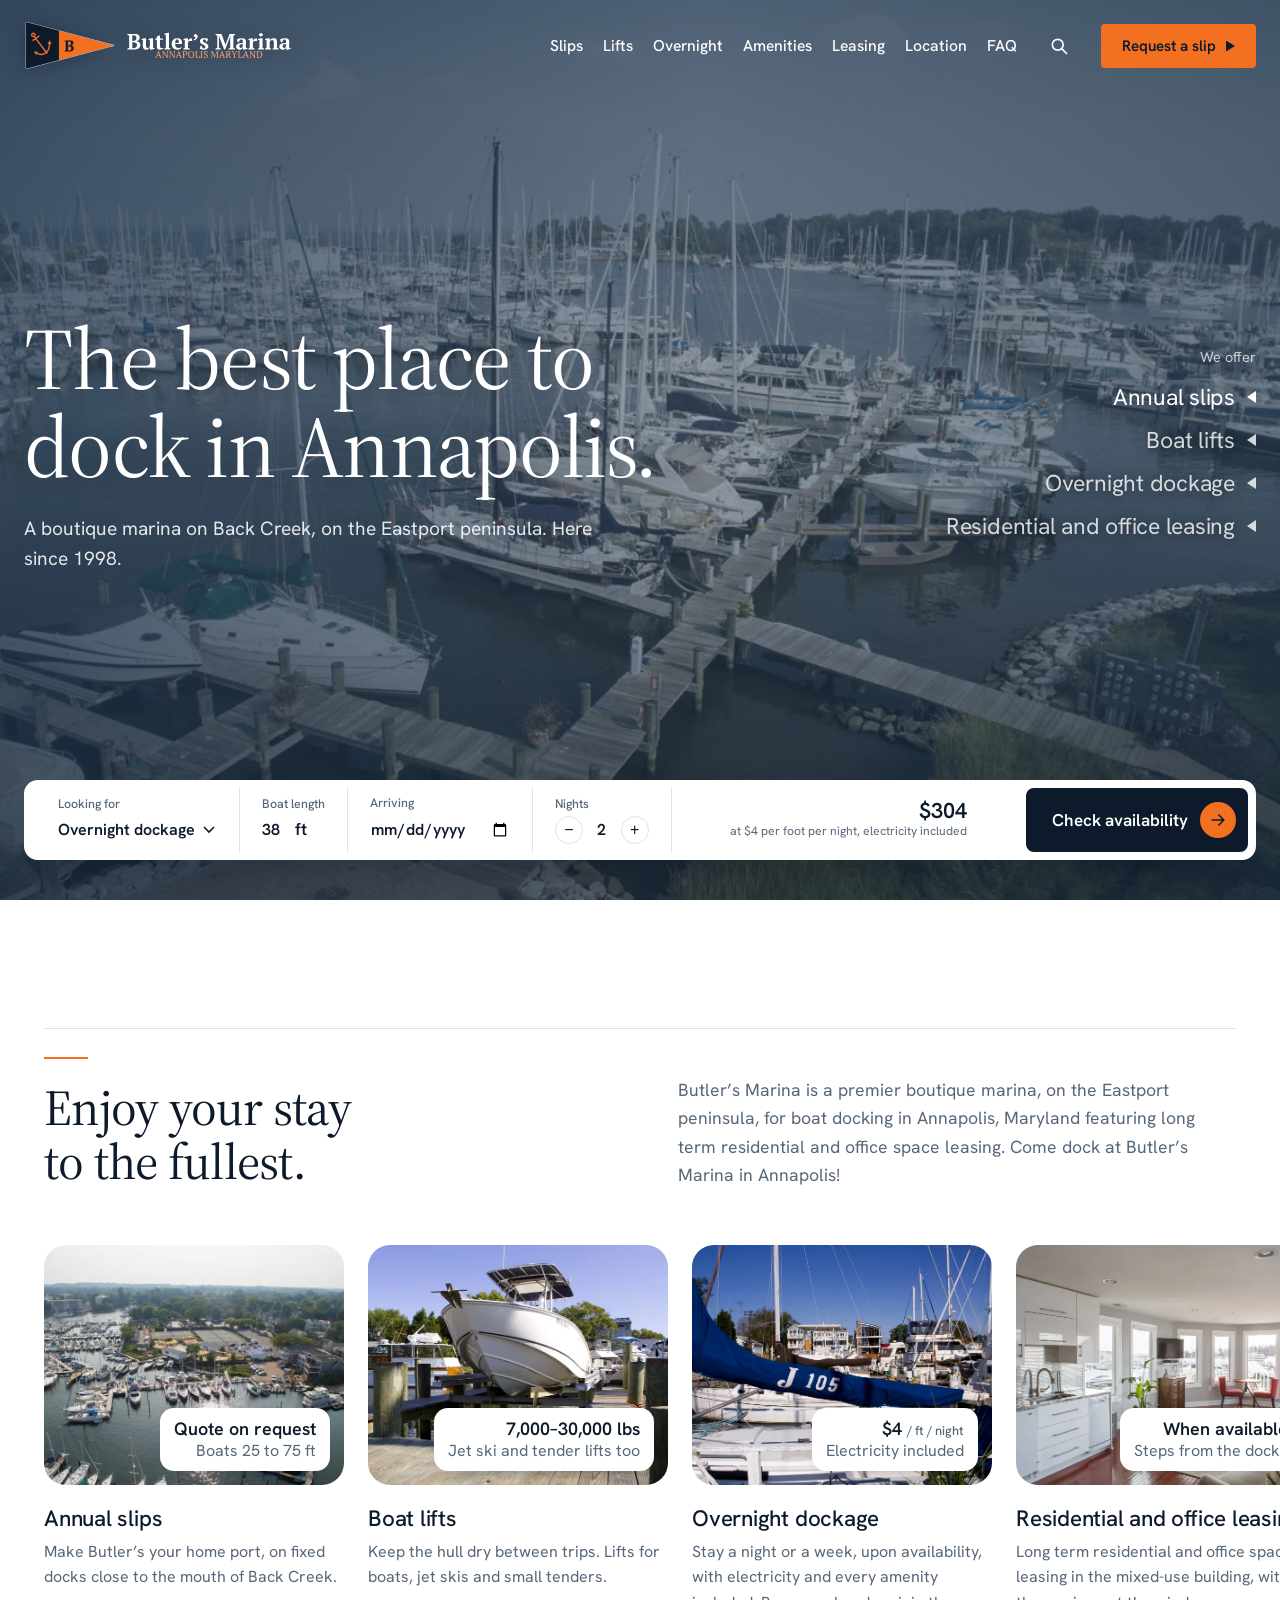
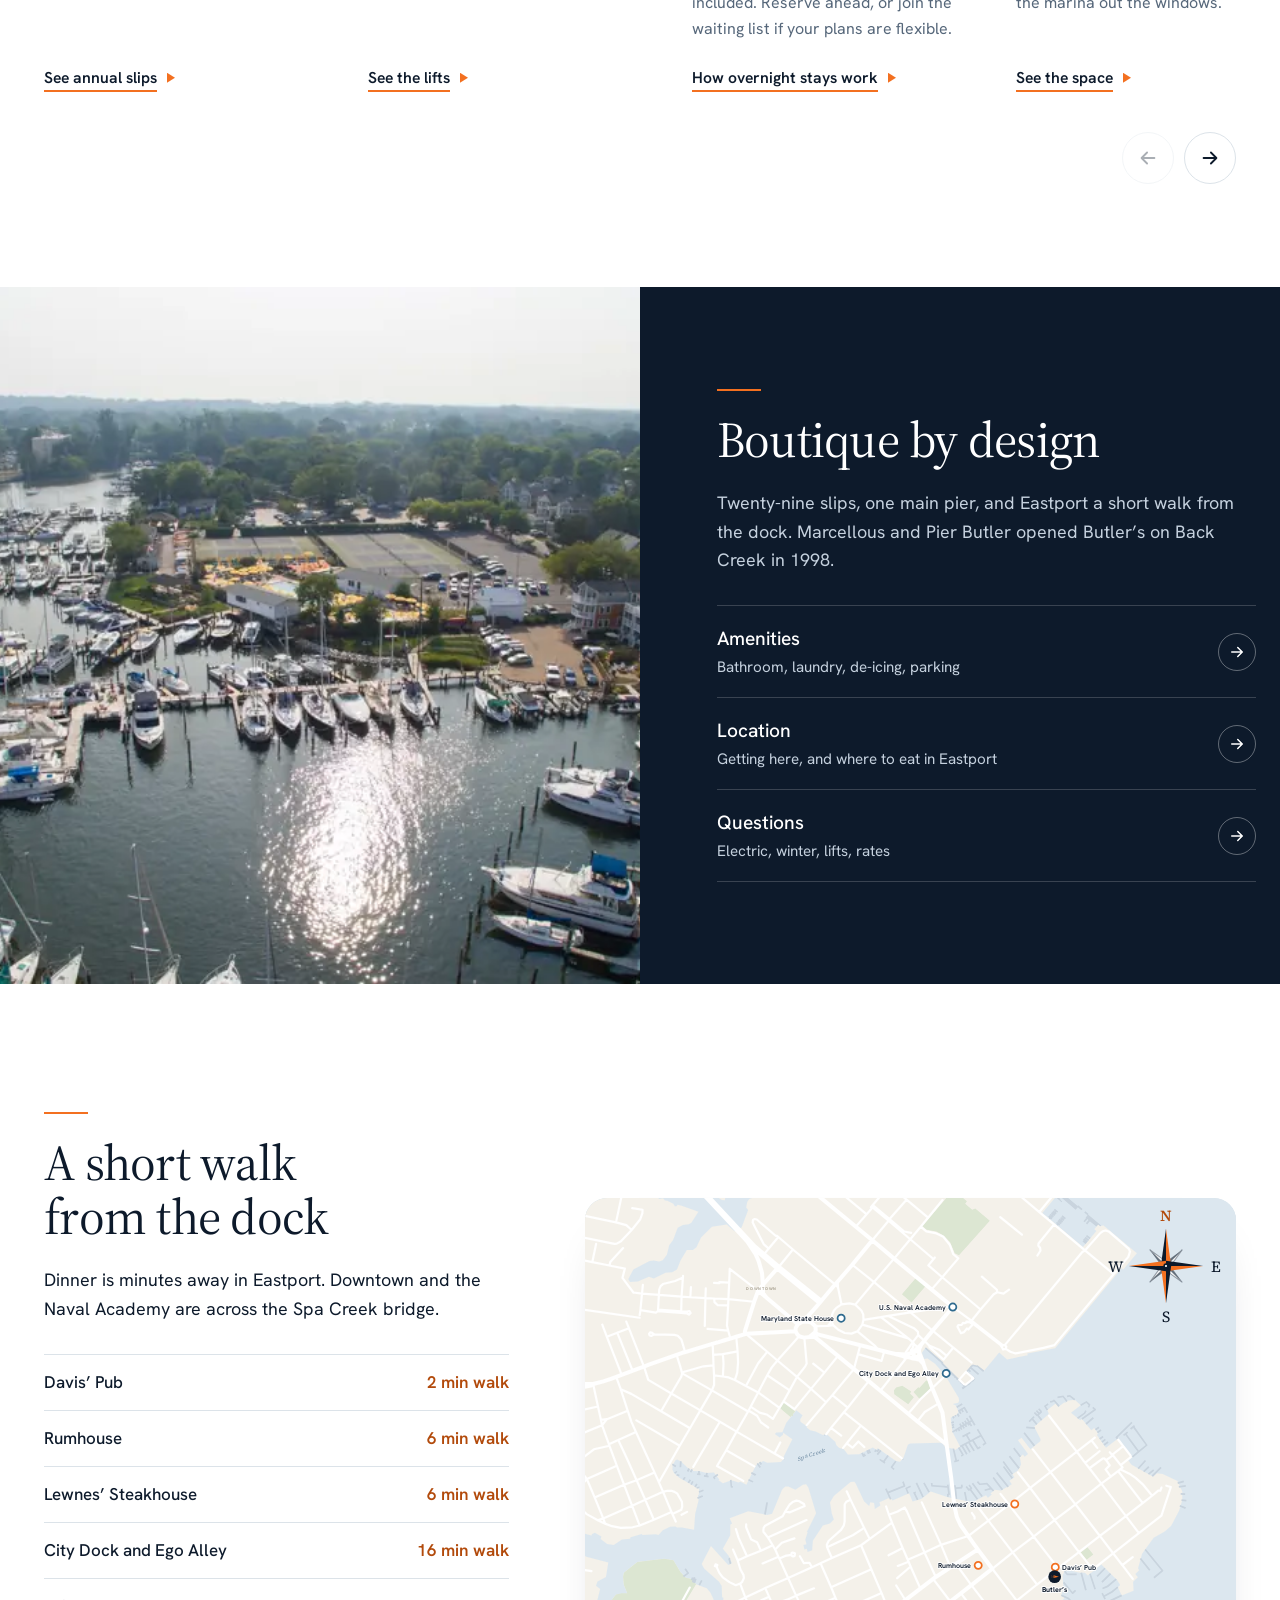
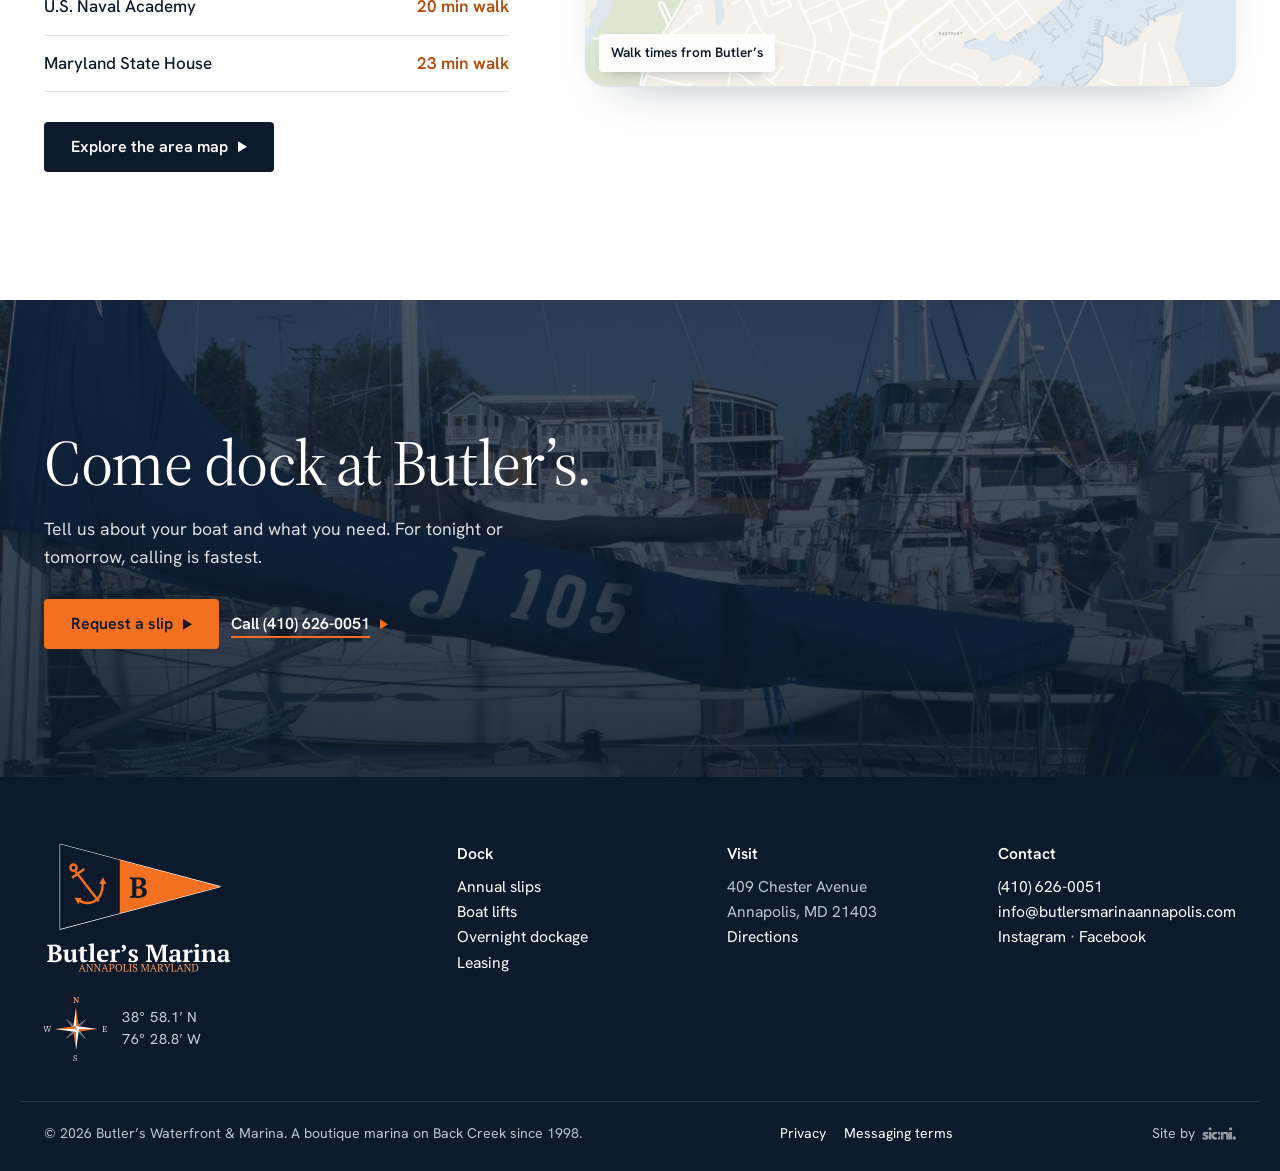
==== index.html @ 3af55126 "Lifts: size scale layout. Overnight: rate card with timeline. Co-Authored-By: Claude Opus 5.5 <norep" ====
<!doctype html>
<html lang="en" data-sv="156a5f6b">
<head>
  <meta charset="utf-8">
  <meta name="viewport" content="width=device-width, initial-scale=1, viewport-fit=cover">
  <title>Butler's Marina | Boat slips on Back Creek, Annapolis MD</title>
  <meta name="description" content="Boutique marina on Back Creek in Eastport, Annapolis. Annual slips, boat lifts and overnight dockage at $4/ft, plus residential and office space for lease.">
  <link rel="canonical" href="https://butlersmarinaannapolis.com/">
  <meta property="og:type" content="website">
  <meta property="og:site_name" content="Butler's Marina">
  <meta property="og:title" content="Butler's Marina | Boat slips on Back Creek, Annapolis MD">
  <meta property="og:description" content="Boutique marina on Back Creek in Eastport, Annapolis. Annual slips, boat lifts and overnight dockage at $4/ft, plus residential and office space for lease.">
  <meta property="og:url" content="https://butlersmarinaannapolis.com/">
  <meta property="og:image" content="https://butlersmarinaannapolis.com/assets/img/share-logo.png">
  <meta property="og:image:width" content="1200">
  <meta property="og:image:height" content="630">
  <meta name="twitter:card" content="summary_large_image">
  <meta name="twitter:image" content="https://butlersmarinaannapolis.com/assets/img/share-logo.png">
  <meta name="theme-color" content="#0D1A2B">
  <link rel="icon" href="assets/img/burgee.svg" type="image/svg+xml">
  <link rel="icon" href="assets/img/favicon-64.png" type="image/png" sizes="64x64">
  <link rel="apple-touch-icon" href="assets/img/apple-touch-icon.png">
  <link rel="preload" href="assets/fonts/hanken.woff2" as="font" type="font/woff2" crossorigin>
  <link rel="preload" href="assets/fonts/source-serif.woff2" as="font" type="font/woff2" crossorigin>
  <link rel="stylesheet" href="styles.css?v=9e429a3b">
  <script>
    (function () {
      // once per visit: marked as seen the moment it shows, in a cookie and in storage, so any page after it skips it
      var d = document.documentElement, seen = /(^|; )bm_splash=1/.test(document.cookie);
      try { seen = seen || sessionStorage.getItem("bm-splash") === "1" || Date.now() - (+localStorage.getItem("bm-splash-at") || 0) < 432e5; } catch (e) {}
      if (seen || window.matchMedia("(prefers-reduced-motion: reduce)").matches) return;
      document.cookie = "bm_splash=1; path=/; max-age=43200; SameSite=Lax";
      try { sessionStorage.setItem("bm-splash", "1"); localStorage.setItem("bm-splash-at", String(Date.now())); } catch (e) {}
      d.classList.add("splash-on");
    })();
  </script>
  <script type="application/ld+json">
  {"@context": "https://schema.org", "@type": "Marina", "name": "Butler's Marina", "alternateName": "Butler's Waterfront & Marina", "foundingDate": "1998",
   "founder": [{"@type": "Person", "name": "Marcellous Butler"}, {"@type": "Person", "name": "Pier Butler"}],
   "url": "https://butlersmarinaannapolis.com/", "telephone": "+1-410-626-0051", "email": "info@butlersmarinaannapolis.com",
   "address": {"@type": "PostalAddress", "streetAddress": "409 Chester Avenue", "addressLocality": "Annapolis", "addressRegion": "MD", "postalCode": "21403", "addressCountry": "US"},
   "geo": {"@type": "GeoCoordinates", "latitude": 38.9689, "longitude": -76.4802},
   "description": "Boutique marina on Back Creek in Eastport, Annapolis, with annual slips, boat lifts, overnight dockage and residential and office space for lease.",
   "image": "https://butlersmarinaannapolis.com/assets/img/share-logo.png", "logo": "https://butlersmarinaannapolis.com/assets/img/share-logo.png",
   "hasMap": "https://www.google.com/maps/search/?api=1&query=409+Chester+Ave+Annapolis+MD+21403", "areaServed": "Annapolis, Maryland",
   "amenityFeature": [{"@type": "LocationFeatureSpecification", "name": "Fixed docks", "value": true}, {"@type": "LocationFeatureSpecification", "name": "Boat lifts", "value": true}, {"@type": "LocationFeatureSpecification", "name": "Electric metered at each slip", "value": true}, {"@type": "LocationFeatureSpecification", "name": "Winter de-icing", "value": true}, {"@type": "LocationFeatureSpecification", "name": "Bathroom", "value": true}, {"@type": "LocationFeatureSpecification", "name": "Laundry", "value": true}, {"@type": "LocationFeatureSpecification", "name": "Wi-Fi", "value": true}, {"@type": "LocationFeatureSpecification", "name": "Fire pit and grills", "value": true}, {"@type": "LocationFeatureSpecification", "name": "Free off-street parking", "value": true}, {"@type": "LocationFeatureSpecification", "name": "Pets welcome on leash", "value": true}],
   "sameAs": ["https://www.facebook.com/butlersmarina", "https://www.instagram.com/butlers_marina", "https://twitter.com/butlersmarina"]}
  </script>
</head>
<body>
<a class="skip" href="#main">Skip to content</a>

<div class="splash" id="splash" aria-hidden="true">
  <div class="splash__inner">
    <div class="splash__flag"><img src="assets/img/burgee.svg" width="304" height="166" alt=""></div>
    <img class="splash__word" src="assets/img/wordmark.svg" width="348" height="62" alt="">
  </div>
</div>

<header class="bar" id="top">
  <a class="brand" href="./" aria-label="Butler's Marina, home">
    <svg class="logo" aria-hidden="true" focusable="false" viewBox="-3 -3 907.8 172"><g transform="translate(-100 -87)"><path class="lg-edge" d="M104 91L400 169.5L104 248Z"/><path class="lg-hoist" d="M104 91L214.5 120.3L214.5 218.7L104 248Z"/><path class="lg-fly" d="M214.5 120.3L400 169.5L214.5 218.7Z"/><path class="lg-anchor-s" d="M132.6 141.4L175.4 196.6M126 153.2L148.6 136.8M139.6 195.4C153 204 182.5 202 183 163M123 134.3a5.6 5.6 0 1 0 11.2 0a5.6 5.6 0 1 0 -11.2 0"/><path class="lg-anchor" d="M130.09 189.87L144.22 190.45L140.07 197.58L137.58 201.86ZM183.48 152.01L189.53 164.79L181.29 164.43L176.34 164.21Z"/><path class="lg-b" d="M233 190V187.98Q234.01 187.39 235.15 186.97Q236.3 186.54 237.36 186.43V156.32Q236.3 156.11 235.13 155.71Q233.96 155.31 233 154.78V152.75H241.57Q243.59 152.75 245.4 152.59Q247.21 152.43 249.55 152.43Q252.1 152.43 254.5 152.81Q256.89 153.18 258.75 154.14Q260.62 155.09 261.73 156.82Q262.85 158.55 262.85 161.27Q262.85 162.97 262.24 164.43Q261.63 165.9 260.54 167.01Q259.45 168.13 257.98 168.88Q256.52 169.62 254.82 169.94V170.15Q256.52 170.37 258.25 170.95Q259.98 171.54 261.36 172.65Q262.74 173.77 263.62 175.45Q264.5 177.12 264.5 179.41Q264.5 182.28 263.22 184.36Q261.95 186.43 259.79 187.77Q257.64 189.1 254.87 189.71Q252.1 190.32 249.12 190.32Q248.01 190.32 246.67 190.27Q245.34 190.21 244.01 190.16Q242.68 190.11 241.43 190.05Q240.18 190 239.33 190ZM249.07 186.86Q252.42 186.86 254.34 184.87Q256.25 182.87 256.25 179.57Q256.25 177.55 255.61 176.25Q254.98 174.94 253.86 174.17Q252.74 173.4 251.2 173.11Q249.65 172.81 247.85 172.81H245.03V186.49Q245.77 186.65 246.6 186.75Q247.42 186.86 249.07 186.86ZM246.73 169.35Q247.63 169.35 248.54 169.27Q249.44 169.2 250.24 169.09Q252.32 168.24 253.59 166.45Q254.87 164.67 254.87 162.38Q254.87 159.03 253.11 157.46Q251.36 155.89 248.59 155.89Q247.42 155.89 246.57 155.95Q245.72 156 245.03 156.11V169.35Z"/></g><g transform="translate(338 32.78) scale(1.62) translate(-76 -270)"><path class="lg-word" d="M80 309V307.26Q80.87 306.76 81.85 306.39Q82.83 306.03 83.75 305.94V280.06Q82.83 279.88 81.83 279.54Q80.82 279.2 80 278.74V277H87.36Q89.1 277 90.65 276.86Q92.21 276.73 94.22 276.73Q96.41 276.73 98.47 277.05Q100.52 277.37 102.12 278.19Q103.72 279.01 104.68 280.5Q105.64 281.98 105.64 284.32Q105.64 285.78 105.12 287.04Q104.59 288.29 103.66 289.25Q102.72 290.21 101.46 290.85Q100.2 291.49 98.74 291.77V291.95Q100.2 292.13 101.69 292.64Q103.18 293.14 104.36 294.1Q105.55 295.06 106.31 296.5Q107.06 297.94 107.06 299.9Q107.06 302.37 105.96 304.15Q104.87 305.94 103.02 307.08Q101.16 308.22 98.79 308.75Q96.41 309.27 93.85 309.27Q92.89 309.27 91.75 309.23Q90.61 309.18 89.46 309.14Q88.32 309.09 87.25 309.05Q86.17 309 85.44 309ZM93.81 306.3Q96.68 306.3 98.33 304.59Q99.98 302.87 99.98 300.04Q99.98 298.3 99.43 297.18Q98.88 296.06 97.92 295.4Q96.96 294.74 95.63 294.49Q94.31 294.24 92.75 294.24H90.33V305.98Q90.97 306.12 91.68 306.21Q92.39 306.3 93.81 306.3ZM91.79 291.26Q92.57 291.26 93.35 291.2Q94.12 291.13 94.81 291.04Q96.59 290.3 97.69 288.77Q98.79 287.24 98.79 285.28Q98.79 282.4 97.28 281.05Q95.77 279.7 93.39 279.7Q92.39 279.7 91.66 279.74Q90.93 279.79 90.33 279.88V291.26ZM112 299.95Q112 297.07 112.14 294.6Q112.27 292.13 112.27 289.39L109.26 289.02V287.24Q109.99 286.97 111.06 286.69Q112.14 286.42 113.28 286.21Q114.42 286.01 115.5 285.85Q116.57 285.69 117.3 285.6H118.86Q118.86 289.02 118.72 292.34Q118.58 295.65 118.58 298.85Q118.58 302.6 119.34 304.25Q120.09 305.89 122.15 305.89Q123.56 305.89 124.77 304.82Q125.99 303.74 126.76 301.37V289.39L123.79 289.02V287.24Q124.48 286.97 125.51 286.69Q126.53 286.42 127.65 286.21Q128.77 286.01 129.87 285.85Q130.97 285.69 131.79 285.6H133.35V305.75L136.36 306.12V307.72Q135.72 307.99 134.76 308.27Q133.8 308.54 132.75 308.79Q131.7 309.05 130.67 309.21Q129.64 309.37 128.82 309.46H127.27L126.95 304.02H126.76Q126.53 304.98 125.94 305.96Q125.35 306.94 124.41 307.74Q123.47 308.54 122.19 309.05Q120.91 309.55 119.36 309.55Q117.62 309.55 116.27 309.11Q114.92 308.68 113.96 307.58Q113 306.49 112.5 304.63Q112 302.78 112 299.95ZM137.55 287.24Q139.29 286.14 141.21 285.69V281.98Q141.48 281.71 142.15 281.46Q142.81 281.21 143.56 281Q144.32 280.8 145.05 280.61Q145.78 280.43 146.24 280.34H147.79V286.14H153.82V289.02H147.79V300.86Q147.79 303.7 148.5 304.79Q149.21 305.89 150.85 305.89Q151.68 305.89 152.7 305.78Q153.73 305.66 154.6 305.34L154.92 306.85Q154.51 307.26 153.71 307.72Q152.91 308.18 151.88 308.59Q150.85 309 149.64 309.27Q148.43 309.55 147.11 309.55Q144.13 309.55 142.67 307.99Q141.21 306.44 141.21 302.97V289.02H137.55ZM169.46 309H156.84V307.22Q158.35 306.49 159.86 306.12V278.42L156.38 278.05V276.27Q156.98 276 158.03 275.72Q159.08 275.45 160.29 275.24Q161.5 275.04 162.72 274.88Q163.93 274.72 164.89 274.62H166.44V306.12Q167.95 306.49 169.46 307.22ZM192.82 305.16Q192.45 305.94 191.65 306.74Q190.85 307.54 189.69 308.15Q188.52 308.77 186.99 309.16Q185.46 309.55 183.67 309.55Q180.84 309.55 178.65 308.7Q176.45 307.86 174.99 306.28Q173.53 304.7 172.77 302.51Q172.02 300.31 172.02 297.57Q172.02 291.72 175.08 288.66Q178.14 285.6 183.58 285.6Q185.91 285.6 187.95 286.24Q189.98 286.88 191.33 288.34Q192.68 289.8 193.21 292.18Q193.73 294.56 193.14 297.98H179.1Q179.15 301.59 180.95 303.74Q182.76 305.89 186.28 305.89Q187.79 305.89 189.41 305.43Q191.03 304.98 191.95 304.25ZM183.4 288.2Q182.49 288.2 181.78 288.52Q181.07 288.84 180.54 289.69Q180.02 290.53 179.7 291.97Q179.38 293.41 179.24 295.61H186.6Q186.92 292.04 186.19 290.12Q185.46 288.2 183.4 288.2ZM208.4 291.4Q207.86 291.68 207.12 292.32Q206.39 292.96 205.8 294.42V306.12Q206.71 306.21 207.63 306.46Q208.54 306.71 209.46 307.22V309H196.2V307.22Q197.02 306.76 197.75 306.53Q198.49 306.3 199.22 306.12V289.39L196.2 289.02V287.24Q196.93 286.92 198.01 286.65Q199.08 286.37 200.22 286.17Q201.37 285.96 202.44 285.82Q203.51 285.69 204.25 285.6H205.8V291.68H205.98Q206.35 290.67 207.06 289.57Q207.76 288.48 208.72 287.56Q209.68 286.65 210.83 286.1Q211.97 285.55 213.2 285.6Q213.71 286.24 214.07 287.4Q214.44 288.57 214.67 289.62V291.4ZM217.68 287.97Q219.47 287.52 220.47 286.37Q221.48 285.23 221.39 284Q220.79 283.26 219.9 282.83Q219.01 282.4 218 282.08Q217.78 281.25 217.94 280.41Q218.1 279.56 218.55 278.85Q219.01 278.14 219.63 277.64Q220.24 277.14 220.88 277.05Q221.8 277.09 222.71 277.44Q223.63 277.78 224.34 278.4Q225.04 279.01 225.48 279.95Q225.91 280.89 225.91 282.17Q225.91 283.4 225.36 284.68Q224.82 285.96 223.83 287.06Q222.85 288.16 221.48 288.96Q220.11 289.76 218.51 290.08ZM242.09 304.02Q242.09 302.83 241.25 301.96Q240.4 301.09 239.15 300.36Q237.89 299.63 236.4 298.9Q234.92 298.17 233.66 297.18Q232.4 296.2 231.56 294.88Q230.71 293.55 230.71 291.63Q230.71 290.26 231.35 289.14Q231.99 288.02 233.09 287.24Q234.19 286.46 235.72 286.03Q237.25 285.6 239.03 285.6Q241.5 285.6 243.63 285.98Q245.75 286.37 247.35 287.06Q247.17 288.52 246.62 290.19Q246.07 291.86 245.57 293.23H244.01L242.09 288.57Q241.55 288.34 240.95 288.27Q240.36 288.2 239.63 288.2Q238.25 288.2 237.55 289Q236.84 289.8 236.84 290.81Q236.84 291.95 237.68 292.8Q238.53 293.64 239.79 294.37Q241.04 295.1 242.53 295.83Q244.01 296.57 245.27 297.5Q246.53 298.44 247.37 299.72Q248.22 301 248.22 302.78Q248.22 305.94 245.66 307.74Q243.1 309.55 238.8 309.55Q236.61 309.55 234.28 309.09Q231.95 308.63 230.26 307.81Q230.35 306.17 231.03 304.47Q231.72 302.78 232.5 301.46H234.05L236.29 306.44Q236.79 306.81 237.41 306.87Q238.03 306.94 238.57 306.94Q239.9 306.94 241 306.17Q242.09 305.39 242.09 304.02ZM303.49 309H289.82V307.26Q290.73 306.81 291.6 306.49Q292.47 306.17 293.47 305.94V286.83L293.7 281.48H293.34L291.83 286.37L283.01 309H280.9L272.13 286.56L270.48 281.21H270.07L270.12 287.01V305.75Q270.98 305.94 272.04 306.35Q273.09 306.76 274 307.26V309H262.85V307.26Q263.58 306.9 264.65 306.39Q265.73 305.89 266.69 305.71V280.06Q265.77 279.88 264.74 279.56Q263.72 279.24 262.94 278.74V277H275.33L282.32 295.61L283.65 299.99H283.69L285.06 295.51L292.19 277H303.53V278.74Q302.75 279.2 301.86 279.54Q300.97 279.88 300.06 280.06V305.98Q301.02 306.17 301.91 306.53Q302.8 306.9 303.49 307.26ZM325.93 302.37Q325.93 303.38 325.95 304.11Q325.98 304.84 326.07 305.66L329.22 306.12V307.72Q328.67 307.99 327.74 308.27Q326.8 308.54 325.77 308.79Q324.74 309.05 323.74 309.21Q322.73 309.37 321.95 309.46H320.4Q319.94 308.41 319.85 307.35Q319.76 306.3 319.71 304.79H319.49Q319.26 305.71 318.71 306.55Q318.16 307.4 317.31 308.06Q316.47 308.73 315.33 309.14Q314.18 309.55 312.77 309.55Q311.26 309.55 309.98 309.09Q308.7 308.63 307.74 307.81Q306.78 306.99 306.23 305.82Q305.68 304.66 305.68 303.19Q305.68 301.14 306.46 299.81Q307.23 298.49 308.9 297.64Q310.57 296.79 313.2 296.38Q315.83 295.97 319.58 295.79Q319.94 291.86 319.26 290.03Q318.57 288.2 316.29 288.2Q314.87 288.2 313.68 288.66L311.53 294.14H309.52Q309.15 293.6 308.81 292.89Q308.47 292.18 308.17 291.38Q307.87 290.58 307.67 289.76Q307.46 288.93 307.37 288.16Q309.11 286.97 311.85 286.28Q314.59 285.6 317.66 285.6Q320.26 285.6 321.91 286.17Q323.55 286.74 324.49 287.72Q325.43 288.7 325.79 290.03Q326.16 291.36 326.16 292.86Q326.16 295.61 326.04 297.82Q325.93 300.04 325.93 302.37ZM315.65 305.89Q316.61 305.89 317.29 305.53Q317.98 305.16 318.46 304.66Q318.94 304.15 319.19 303.56Q319.44 302.97 319.58 302.51V297.94Q317.43 297.98 316.06 298.21Q314.69 298.44 313.91 298.97Q313.13 299.49 312.83 300.29Q312.54 301.09 312.54 302.23Q312.54 303.97 313.36 304.93Q314.18 305.89 315.65 305.89ZM343.16 291.4Q342.62 291.68 341.88 292.32Q341.15 292.96 340.56 294.42V306.12Q341.47 306.21 342.39 306.46Q343.3 306.71 344.22 307.22V309H330.96V307.22Q331.78 306.76 332.51 306.53Q333.24 306.3 333.98 306.12V289.39L330.96 289.02V287.24Q331.69 286.92 332.76 286.65Q333.84 286.37 334.98 286.17Q336.12 285.96 337.2 285.82Q338.27 285.69 339 285.6H340.56V291.68H340.74Q341.11 290.67 341.82 289.57Q342.52 288.48 343.48 287.56Q344.44 286.65 345.59 286.1Q346.73 285.55 347.96 285.6Q348.47 286.24 348.83 287.4Q349.2 288.57 349.43 289.62V291.4ZM363.64 309H351.03V307.22Q351.71 306.85 352.44 306.6Q353.17 306.35 354.04 306.12V289.39L351.03 289.02V287.24Q351.71 286.97 352.74 286.69Q353.77 286.42 354.91 286.21Q356.05 286.01 357.15 285.85Q358.25 285.69 359.07 285.6H360.63V306.12Q361.54 306.35 362.27 306.6Q363 306.85 363.64 307.22ZM353.27 278.65Q353.27 277.05 354.36 276.13Q355.46 275.22 357.2 275.22Q358.93 275.22 360.03 276.13Q361.13 277.05 361.13 278.65Q361.13 280.2 360.03 281.12Q358.93 282.03 357.2 282.03Q355.46 282.03 354.36 281.12Q353.27 280.2 353.27 278.65ZM393.68 309H381.56V307.22Q382.16 306.9 382.73 306.65Q383.3 306.39 384.08 306.12V295.38Q384.08 292.5 383.25 290.88Q382.43 289.25 380.33 289.25Q378.59 289.25 377.33 290.37Q376.08 291.49 375.44 293.41V306.12Q376.17 306.3 376.74 306.55Q377.31 306.81 377.95 307.22V309H365.84V307.22Q366.98 306.62 368.85 306.12V289.39L365.84 289.02V287.24Q366.43 286.97 367.39 286.72Q368.35 286.46 369.47 286.24Q370.59 286.01 371.76 285.85Q372.92 285.69 373.88 285.6H375.44V290.3H375.48Q376.44 288.38 378.36 286.99Q380.28 285.6 383.02 285.6Q384.81 285.6 386.22 286.03Q387.64 286.46 388.62 287.56Q389.61 288.66 390.13 290.51Q390.66 292.36 390.66 295.19V306.12Q392.49 306.44 393.68 307.22ZM415.71 302.37Q415.71 303.38 415.73 304.11Q415.75 304.84 415.85 305.66L419 306.12V307.72Q418.45 307.99 417.51 308.27Q416.58 308.54 415.55 308.79Q414.52 309.05 413.51 309.21Q412.51 309.37 411.73 309.46H410.18Q409.72 308.41 409.63 307.35Q409.54 306.3 409.49 304.79H409.26Q409.03 305.71 408.49 306.55Q407.94 307.4 407.09 308.06Q406.25 308.73 405.1 309.14Q403.96 309.55 402.54 309.55Q401.04 309.55 399.76 309.09Q398.48 308.63 397.52 307.81Q396.56 306.99 396.01 305.82Q395.46 304.66 395.46 303.19Q395.46 301.14 396.24 299.81Q397.01 298.49 398.68 297.64Q400.35 296.79 402.98 296.38Q405.61 295.97 409.35 295.79Q409.72 291.86 409.03 290.03Q408.35 288.2 406.06 288.2Q404.65 288.2 403.46 288.66L401.31 294.14H399.3Q398.93 293.6 398.59 292.89Q398.25 292.18 397.95 291.38Q397.65 290.58 397.45 289.76Q397.24 288.93 397.15 288.16Q398.89 286.97 401.63 286.28Q404.37 285.6 407.43 285.6Q410.04 285.6 411.69 286.17Q413.33 286.74 414.27 287.72Q415.21 288.7 415.57 290.03Q415.94 291.36 415.94 292.86Q415.94 295.61 415.82 297.82Q415.71 300.04 415.71 302.37ZM405.42 305.89Q406.38 305.89 407.07 305.53Q407.75 305.16 408.23 304.66Q408.71 304.15 408.97 303.56Q409.22 302.97 409.35 302.51V297.94Q407.21 297.98 405.83 298.21Q404.46 298.44 403.69 298.97Q402.91 299.49 402.61 300.29Q402.32 301.09 402.32 302.23Q402.32 303.97 403.14 304.93Q403.96 305.89 405.42 305.89Z"/><path class="lg-tag" d="M142.36 326.5H138V325.93Q138.71 325.62 139.41 325.46L144.39 312.51H144.96L149.93 325.46Q150.32 325.54 150.7 325.64Q151.09 325.73 151.42 325.93V326.5H146.39V325.93Q146.78 325.77 147.2 325.65Q147.61 325.54 148 325.46L146.67 321.86H141.97L140.67 325.46Q141.5 325.58 142.36 325.93ZM142.36 320.84H146.33L144.78 316.67L144.41 314.98H144.37L143.88 316.71ZM160.99 312.74H165.24V313.31Q164.41 313.86 163.63 314.1V326.74H162.51L155.37 315.91L154.61 314.38H154.55L154.72 315.91V325.24Q155.53 325.46 156.24 325.93V326.5H151.99V325.93Q152.35 325.71 152.75 325.55Q153.15 325.38 153.6 325.24V313.98Q153.21 313.82 152.83 313.65Q152.44 313.47 152.11 313.29V312.74H155.43L161.62 322.08L162.52 323.77H162.6L162.51 322.08V314.1Q162.09 313.92 161.71 313.73Q161.33 313.53 160.99 313.31ZM175.38 312.74H179.62V313.31Q178.8 313.86 178.01 314.1V326.74H176.89L169.76 315.91L168.99 314.38H168.93L169.11 315.91V325.24Q169.91 325.46 170.62 325.93V326.5H166.38V325.93Q166.73 325.71 167.13 325.55Q167.54 325.38 167.99 325.24V313.98Q167.59 313.82 167.21 313.65Q166.83 313.47 166.49 313.29V312.74H169.82L176.01 322.08L176.91 323.77H176.99L176.89 322.08V314.1Q176.48 313.92 176.09 313.73Q175.71 313.53 175.38 313.31ZM184.55 326.5H180.19V325.93Q180.9 325.62 181.61 325.46L186.58 312.51H187.15L192.12 325.46Q192.51 325.54 192.9 325.64Q193.28 325.73 193.61 325.93V326.5H188.58V325.93Q188.98 325.77 189.39 325.65Q189.8 325.54 190.19 325.46L188.86 321.86H184.16L182.86 325.46Q183.69 325.58 184.55 325.93ZM184.55 320.84H188.52L186.97 316.67L186.6 314.98H186.56L186.07 316.71ZM197.68 325.46Q198.21 325.52 198.68 325.65Q199.15 325.77 199.57 325.93V326.5H194.18V325.93Q194.58 325.73 194.99 325.64Q195.4 325.54 195.79 325.46V313.81Q195.34 313.73 194.95 313.6Q194.56 313.47 194.18 313.31V312.74H195.95Q196.74 312.74 197.66 312.67Q198.58 312.59 199.43 312.59Q200.39 312.59 201.32 312.79Q202.24 313 202.96 313.49Q203.67 313.98 204.12 314.8Q204.56 315.61 204.56 316.83Q204.56 317.99 204.11 318.82Q203.65 319.64 202.9 320.17Q202.14 320.7 201.18 320.95Q200.22 321.19 199.19 321.19Q199.1 321.19 198.89 321.19Q198.68 321.19 198.45 321.18Q198.21 321.17 198 321.15Q197.78 321.14 197.68 321.12ZM199.02 313.61Q198.55 313.61 198.25 313.63Q197.96 313.65 197.68 313.71V320.07Q197.78 320.11 197.97 320.12Q198.15 320.13 198.36 320.15Q198.57 320.17 198.76 320.17Q198.96 320.17 199.08 320.17Q199.76 320.17 200.37 319.99Q200.98 319.8 201.44 319.39Q201.91 318.97 202.18 318.34Q202.46 317.72 202.46 316.83Q202.46 315.22 201.54 314.41Q200.63 313.61 199.02 313.61ZM206.37 319.62Q206.37 318.09 206.79 316.78Q207.21 315.48 208.01 314.52Q208.8 313.57 209.96 313.04Q211.12 312.51 212.6 312.51Q214.07 312.51 215.23 313.04Q216.39 313.57 217.18 314.52Q217.98 315.48 218.4 316.78Q218.83 318.09 218.83 319.62Q218.83 321.15 218.4 322.46Q217.98 323.77 217.18 324.72Q216.39 325.67 215.23 326.21Q214.07 326.74 212.6 326.74Q211.12 326.74 209.96 326.21Q208.8 325.67 208.01 324.72Q207.21 323.77 206.79 322.46Q206.37 321.15 206.37 319.62ZM208.47 319.62Q208.47 320.88 208.73 321.99Q209 323.1 209.53 323.93Q210.06 324.75 210.87 325.23Q211.67 325.71 212.77 325.71Q213.78 325.71 214.52 325.23Q215.27 324.75 215.75 323.93Q216.23 323.1 216.48 321.99Q216.72 320.88 216.72 319.62Q216.72 318.36 216.47 317.25Q216.21 316.14 215.68 315.32Q215.15 314.49 214.35 314.01Q213.54 313.53 212.44 313.53Q211.36 313.53 210.6 314.01Q209.84 314.49 209.37 315.32Q208.9 316.14 208.69 317.25Q208.47 318.36 208.47 319.62ZM220.44 312.74H225.82V313.31Q225.35 313.49 224.88 313.62Q224.41 313.75 223.93 313.81V325.48H228.45L229.61 322.31H230.12Q230.18 322.73 230.23 323.27Q230.28 323.81 230.31 324.39Q230.34 324.97 230.34 325.52Q230.34 326.07 230.32 326.5H220.44V325.93Q220.91 325.71 221.3 325.62Q221.69 325.52 222.05 325.46V313.81Q221.6 313.73 221.18 313.6Q220.77 313.47 220.44 313.31ZM236.63 326.5H231.6V325.93Q232.37 325.58 233.17 325.46V313.81Q232.78 313.73 232.38 313.6Q231.99 313.47 231.6 313.31V312.74H236.63V313.31Q236.28 313.47 235.86 313.6Q235.45 313.73 235.06 313.81V325.46Q235.47 325.54 235.88 325.65Q236.3 325.77 236.63 325.93ZM240.52 325.14Q240.76 325.38 241.13 325.55Q241.5 325.71 242.25 325.71Q242.88 325.71 243.43 325.55Q243.98 325.38 244.38 325.06Q244.78 324.73 245.02 324.27Q245.26 323.81 245.26 323.22Q245.26 322.43 244.77 321.9Q244.29 321.37 243.58 320.96Q242.86 320.55 242.01 320.15Q241.17 319.76 240.45 319.22Q239.73 318.68 239.25 317.92Q238.77 317.17 238.77 316.03Q238.77 315.2 239.07 314.55Q239.36 313.9 239.9 313.45Q240.44 313 241.19 312.75Q241.94 312.51 242.86 312.51Q244.06 312.51 245.05 312.7Q246.04 312.88 246.61 313.16Q246.61 313.49 246.56 313.93Q246.51 314.38 246.45 314.85Q246.38 315.32 246.3 315.76Q246.22 316.2 246.14 316.54H245.63L244.84 313.84Q244.49 313.69 243.95 313.61Q243.41 313.53 242.8 313.53Q241.8 313.53 241.19 314.09Q240.58 314.65 240.58 315.65Q240.58 316.46 241.06 317.01Q241.54 317.56 242.27 317.99Q243 318.42 243.83 318.83Q244.67 319.23 245.39 319.76Q246.12 320.29 246.6 321.02Q247.08 321.74 247.08 322.83Q247.08 323.71 246.76 324.44Q246.44 325.16 245.83 325.67Q245.22 326.19 244.33 326.46Q243.45 326.74 242.33 326.74Q241.09 326.74 240.11 326.44Q239.13 326.15 238.71 325.81Q238.73 325.48 238.78 325.01Q238.83 324.53 238.9 324.03Q238.97 323.53 239.05 323.06Q239.13 322.59 239.2 322.26H239.71ZM269.33 326.5H264.46V325.93Q264.85 325.77 265.24 325.66Q265.63 325.56 266.05 325.46V316.62L266.13 314.32H265.97L265.32 316.42L261.29 326.5H260.78L256.95 316.42L256.24 314.12H256.06L256.08 316.62V325.46Q256.46 325.54 256.83 325.65Q257.2 325.77 257.58 325.93V326.5H253.47V325.93Q253.84 325.77 254.25 325.65Q254.65 325.52 255.06 325.44V313.81Q254.65 313.73 254.25 313.6Q253.84 313.47 253.45 313.31V312.74H257.48L260.9 321.72L261.57 323.75H261.59L262.25 321.69L265.79 312.74H269.35V313.31Q269 313.47 268.62 313.6Q268.25 313.73 267.86 313.81V325.48Q268.27 325.56 268.63 325.66Q269 325.77 269.33 325.93ZM274.28 326.5H269.92V325.93Q270.63 325.62 271.33 325.46L276.31 312.51H276.88L281.85 325.46Q282.24 325.54 282.62 325.64Q283.01 325.73 283.34 325.93V326.5H278.31V325.93Q278.7 325.77 279.12 325.65Q279.53 325.54 279.92 325.46L278.58 321.86H273.89L272.59 325.46Q273.42 325.58 274.28 325.93ZM274.28 320.84H278.25L276.7 316.67L276.33 314.98H276.29L275.79 316.71ZM287.41 325.46Q287.86 325.56 288.27 325.66Q288.69 325.77 289.08 325.93V326.5H283.91V325.93Q284.34 325.73 284.74 325.64Q285.13 325.54 285.52 325.46V313.81Q285.01 313.71 284.62 313.58Q284.22 313.45 283.91 313.31V312.74H285.64Q286.43 312.74 287.36 312.67Q288.29 312.59 289.18 312.59Q290.14 312.59 290.98 312.8Q291.81 313.02 292.42 313.49Q293.03 313.96 293.37 314.69Q293.72 315.42 293.72 316.44Q293.72 317.87 292.96 318.82Q292.2 319.76 290.91 320.17Q291.75 321.51 292.67 322.83Q293.6 324.14 294.6 325.44L295.66 326.01V326.5H293.28L292.54 325.95Q291.99 325.26 291.54 324.6Q291.08 323.95 290.69 323.27Q290.3 322.59 289.95 321.89Q289.61 321.19 289.26 320.41H287.41ZM288.74 313.61Q288.27 313.61 287.97 313.63Q287.66 313.65 287.41 313.71V319.58H288.82Q290.18 319.58 290.98 318.72Q291.77 317.85 291.77 316.44Q291.77 314.98 290.93 314.3Q290.08 313.61 288.74 313.61ZM304.19 312.74H308.51V313.31Q307.77 313.69 307.02 313.81L303.31 320.64V325.46Q304.07 325.56 304.8 325.93V326.5H299.81V325.93Q300.52 325.58 301.42 325.46V320.66L297.45 313.81Q297 313.73 296.61 313.6Q296.23 313.47 295.86 313.31V312.74H301.07V313.31Q300.77 313.43 300.4 313.56Q300.02 313.69 299.55 313.81L302.78 319.58L305.8 313.81Q305.35 313.71 304.95 313.58Q304.54 313.45 304.19 313.31ZM309.08 312.74H314.47V313.31Q314 313.49 313.52 313.62Q313.05 313.75 312.58 313.81V325.48H317.1L318.26 322.31H318.77Q318.83 322.73 318.88 323.27Q318.93 323.81 318.96 324.39Q318.99 324.97 318.99 325.52Q318.99 326.07 318.97 326.5H309.08V325.93Q309.56 325.71 309.95 325.62Q310.34 325.52 310.7 325.46V313.81Q310.24 313.73 309.83 313.6Q309.42 313.47 309.08 313.31ZM323.66 326.5H319.3V325.93Q320.01 325.62 320.72 325.46L325.69 312.51H326.26L331.23 325.46Q331.62 325.54 332.01 325.64Q332.39 325.73 332.72 325.93V326.5H327.69V325.93Q328.09 325.77 328.5 325.65Q328.91 325.54 329.3 325.46L327.97 321.86H323.27L321.97 325.46Q322.8 325.58 323.66 325.93ZM323.66 320.84H327.63L326.08 316.67L325.71 314.98H325.67L325.18 316.71ZM342.29 312.74H346.54V313.31Q345.71 313.86 344.93 314.1V326.74H343.81L336.67 315.91L335.91 314.38H335.85L336.03 315.91V325.24Q336.83 325.46 337.54 325.93V326.5H333.29V325.93Q333.65 325.71 334.05 325.55Q334.45 325.38 334.91 325.24V313.98Q334.51 313.82 334.13 313.65Q333.75 313.47 333.41 313.29V312.74H336.73L342.92 322.08L343.83 323.77H343.91L343.81 322.08V314.1Q343.39 313.92 343.01 313.73Q342.63 313.53 342.29 313.31ZM347.68 326.5V325.93Q348.37 325.62 349.29 325.46V313.81Q348.84 313.71 348.43 313.58Q348.01 313.45 347.68 313.31V312.74H349.68Q350.02 312.74 350.47 312.72Q350.92 312.7 351.4 312.68Q351.88 312.65 352.33 312.62Q352.77 312.59 353.06 312.59Q356.4 312.59 358.2 314.38Q360 316.16 360 319.45Q360 321 359.56 322.32Q359.12 323.65 358.21 324.61Q357.31 325.58 355.92 326.13Q354.54 326.68 352.65 326.68Q352.36 326.68 351.98 326.65Q351.61 326.62 351.2 326.59Q350.78 326.56 350.36 326.53Q349.94 326.5 349.57 326.5ZM352.79 313.61Q352.28 313.61 351.81 313.62Q351.33 313.63 351.06 313.69V325.6Q351.16 325.62 351.41 325.63Q351.67 325.64 351.96 325.65Q352.26 325.65 352.52 325.65Q352.79 325.65 352.91 325.65Q354.26 325.65 355.21 325.14Q356.15 324.63 356.75 323.78Q357.35 322.92 357.62 321.8Q357.9 320.68 357.9 319.45Q357.9 318.48 357.63 317.45Q357.37 316.42 356.77 315.56Q356.17 314.71 355.19 314.16Q354.2 313.61 352.79 313.61Z"/></g></svg>
  </a>
  <nav id="nav" class="bar__nav" aria-label="Main">
    <a href="slips/">Slips</a>
    <a href="lifts/">Lifts</a>
    <a href="overnight/">Overnight</a>
    <a href="amenities/">Amenities</a>
    <a href="leasing/">Leasing</a>
    <a href="location/">Location</a>
    <a href="faq/">FAQ</a>
    <a class="bar__navphone" href="tel:+14106260051">Call (410) 626-0051</a>
  </nav>
  <button class="bar__search" type="button" aria-label="Search the site" aria-controls="srch" aria-expanded="false" data-search-open><svg viewBox="0 0 24 24" width="22" height="22" aria-hidden="true"><circle cx="10.5" cy="10.5" r="6.5" fill="none" stroke="currentColor" stroke-width="2"/><path d="M15.5 15.5L21 21" stroke="currentColor" stroke-width="2" stroke-linecap="round"/></svg><span>Search</span></button>
  <a class="bar__call" href="tel:+14106260051">(410) 626-0051</a>
  <a class="btn btn--signal bar__cta" href="contact/">Request a slip</a>
  <button class="bar__menu" type="button" aria-expanded="false" aria-controls="nav"><span class="sr">Menu</span><span class="bar__lines" aria-hidden="true"></span></button>
</header>

<div class="srch" id="srch" hidden>
  <div class="srch__scrim" data-search-close></div>
  <div class="srch__panel" role="dialog" aria-modal="true" aria-label="Search the site">
    <div class="srch__inner">
      <form class="srch__form" role="search" onsubmit="return false">
        <svg viewBox="0 0 24 24" width="22" height="22" aria-hidden="true"><circle cx="10.5" cy="10.5" r="6.5" fill="none" stroke="currentColor" stroke-width="2"/><path d="M15.5 15.5L21 21" stroke="currentColor" stroke-width="2" stroke-linecap="round"/></svg>
        <label class="sr" for="srchQ">Search the site</label>
        <input id="srchQ" type="search" placeholder="Search slips, lifts, rates, places" autocomplete="off" spellcheck="false" aria-controls="srchList" aria-autocomplete="list">
        <button class="srch__close" type="button" data-search-close aria-label="Close search">Close</button>
      </form>
      <ul class="srch__list" id="srchList" role="listbox" aria-label="Results"></ul>
      <p class="srch__empty" id="srchEmpty" hidden>Nothing matches that. Call (410) 626-0051 and we&#8217;ll help.</p>
      <p class="srch__hint" id="srchHint">Try <button type="button" data-q="electric">electric</button>, <button type="button" data-q="lift">lift</button>, <button type="button" data-q="winter">winter</button>, <button type="button" data-q="parking">parking</button> or <button type="button" data-q="State House">State House</button>.</p>
      <a id="siteRoot" href="./" hidden></a>
    </div>
  </div>
</div>

<main id="main">
<section class="hero" aria-labelledby="hero-title">
  <img class="hero__photo" src="assets/photo/aerial-1-1400.webp" srcset="assets/photo/aerial-1-800.webp 800w, assets/photo/aerial-1-1400.webp 1400w, assets/photo/aerial-1-2400.webp 2400w" sizes="100vw" width="2400" height="1348" alt="Aerial view of Butler's Marina on Back Creek, with sailboats and powerboats in their slips" fetchpriority="high">
  <div class="hero__inner">
    <div class="hero__copy">
      <h1 id="hero-title">The best place to dock in Annapolis.</h1>
      <p class="hero__sub">A boutique marina on Back Creek, on the Eastport peninsula. Here since 1998.</p>
    </div>
    <nav class="hero__offer" aria-label="What we offer">
      <p>We offer</p>
      <a href="slips/">Annual slips</a>
      <a href="lifts/">Boat lifts</a>
      <a href="overnight/">Overnight dockage</a>
      <a href="leasing/">Residential and office leasing</a>
    </nav>

    <form class="finder" id="finder" action="contact/" method="get" novalidate aria-label="Check availability">
      <div class="finder__field">
        <label for="q-type">Looking for</label>
        <select id="q-type" name="type">
          <option value="Annual slip">Annual slip</option>
          <option value="Boat lift">Boat lift</option>
          <option value="Overnight stay" selected>Overnight dockage</option>
          <option value="Residential lease">Residential lease</option>
          <option value="Office lease">Office lease</option>
        </select>
      </div>
      <div class="finder__field" data-show="slip">
        <label for="q-loa">Boat length</label>
        <span class="finder__unit"><input id="q-loa" name="loa" type="number" inputmode="numeric" min="10" max="120" value="38"> ft</span>
      </div>
      <div class="finder__field" data-show="dates">
        <label for="q-arrive">Arriving</label>
        <input id="q-arrive" name="arrive" type="date">
      </div>
      <div class="finder__field" data-show="night">
        <label for="q-nights">Nights</label>
        <span class="finder__step">
          <button type="button" data-step="-1" aria-label="One fewer night">&#8722;</button>
          <input id="q-nights" name="nights" type="number" inputmode="numeric" min="1" max="30" value="2">
          <button type="button" data-step="1" aria-label="One more night">+</button>
        </span>
      </div>
      <div class="finder__est" data-show="night" aria-live="polite">
        <span id="q-est">$304</span>
        <small id="q-math">at $4 per foot per night, electricity included</small>
      </div>
      <button class="finder__go" type="submit"><span>Check availability</span>
        <svg viewBox="0 0 24 24" aria-hidden="true"><path d="M5 12h13M13 6l6 6-6 6" fill="none" stroke="currentColor" stroke-width="2" stroke-linecap="round" stroke-linejoin="round"/></svg>
      </button>
      <p class="finder__note" id="q-note" role="status"></p>
    </form>
  </div>
</section>

<section class="intro" aria-labelledby="intro-title">
  <div class="wrap">
    <div class="intro__head">
      <h2 id="intro-title"><span class="rule" aria-hidden="true"></span>Enjoy your stay to the fullest.</h2>
      <p>Butler&#8217;s Marina is a premier boutique marina, on the Eastport peninsula, for boat docking in Annapolis, Maryland featuring long term residential and office space leasing. Come dock at Butler&#8217;s Marina in Annapolis!</p>
    </div>
  </div>

  <div class="rail">
    <div class="rail__track" id="railTrack" tabindex="0" aria-label="Ways to dock at Butler's. Scroll sideways for more.">
      <article class="card">
        <div class="card__media">
          <img src="assets/photo/aerial-2-1800.webp" srcset="assets/photo/aerial-2-900.webp 900w, assets/photo/aerial-2-1800.webp 1800w" sizes="(max-width: 700px) 86vw, 420px" width="1800" height="1011" alt="Aerial view of the marina docks and Back Creek" loading="lazy">
          <p class="card__tag"><span>Quote on request</span>Boats 25 to 75 ft</p>
        </div>
        <h3>Annual slips</h3>
        <p>Make Butler&#8217;s your home port, on fixed docks close to the mouth of Back Creek.</p>
        <a class="card__link" href="slips/">See annual slips</a>
      </article>
      <article class="card">
        <div class="card__media">
          <img src="assets/photo/lift-1400.webp" srcset="assets/photo/lift-800.webp 800w, assets/photo/lift-1400.webp 1400w" sizes="(max-width: 700px) 86vw, 420px" width="1400" height="933" alt="A center-console boat raised on a lift beside the fixed dock" loading="lazy">
          <p class="card__tag"><span>7,000&#8211;30,000 lbs</span>Jet ski and tender lifts too</p>
        </div>
        <h3>Boat lifts</h3>
        <p>Keep the hull dry between trips. Lifts for boats, jet skis and small tenders.</p>
        <a class="card__link" href="lifts/">See the lifts</a>
      </article>
      <article class="card">
        <div class="card__media">
          <img src="assets/photo/docks-1600.webp" srcset="assets/photo/docks-800.webp 800w, assets/photo/docks-1600.webp 1600w" sizes="(max-width: 700px) 86vw, 420px" width="1600" height="1067" alt="A sailboat tied up at the docks with the marina buildings behind" loading="lazy">
          <p class="card__tag"><span>$4 <small>/ ft / night</small></span>Electricity included</p>
        </div>
        <h3>Overnight dockage</h3>
        <p>Stay a night or a week, upon availability, with electricity and every amenity included. Reserve ahead, or join the waiting list if your plans are flexible.</p>
        <a class="card__link" href="overnight/">How overnight stays work</a>
      </article>
      <article class="card">
        <div class="card__media">
          <img src="assets/photo/apt-living-1600.webp" srcset="assets/photo/apt-living-800.webp 800w, assets/photo/apt-living-1600.webp 1600w" sizes="(max-width: 700px) 86vw, 420px" width="1600" height="1067" alt="The apartment's living room, with a wall of windows over the marina" loading="lazy">
          <p class="card__tag"><span>When available</span>Steps from the docks</p>
        </div>
        <h3>Residential and office leasing</h3>
        <p>Long term residential and office space leasing in the mixed-use building, with the marina out the windows.</p>
        <a class="card__link" href="leasing/">See the space</a>
      </article>
      <article class="card card--winter">
        <div class="card__media card__media--plain">
          <svg viewBox="0 0 120 120" aria-hidden="true"><g fill="none" stroke="currentColor" stroke-width="2.2" stroke-linecap="round"><path d="M60 14v92M20 37l80 46M20 83l80-46"/><path d="M50 20l10 10 10-10M50 100l10-10 10 10M14 48l14-4-4-14M106 72l-14 4 4 14M14 72l14 4-4 14M106 48l-14-4 4-14"/></g></svg>
          <p class="card__tag"><span>Open water</span>All winter</p>
        </div>
        <h3>Winter in the water</h3>
        <p>A de-icing system keeps the basin open through the cold months, so your boat stays in all year.</p>
        <a class="card__link" href="amenities/">See the amenities</a>
      </article>
    </div>
    <div class="rail__controls wrap">
      <button class="rail__btn" type="button" data-dir="-1" aria-label="Previous"><svg viewBox="0 0 24 24" aria-hidden="true"><path d="M19 12H6M11 6l-6 6 6 6" fill="none" stroke="currentColor" stroke-width="2" stroke-linecap="round" stroke-linejoin="round"/></svg></button>
      <button class="rail__btn" type="button" data-dir="1" aria-label="Next"><svg viewBox="0 0 24 24" aria-hidden="true"><path d="M5 12h13M13 6l6 6-6 6" fill="none" stroke="currentColor" stroke-width="2" stroke-linecap="round" stroke-linejoin="round"/></svg></button>
    </div>
  </div>
</section>

<section class="split split--navy" aria-labelledby="story-title">
  <div class="split__media">
    <img src="assets/photo/aerial-2-1800.webp" srcset="assets/photo/aerial-2-900.webp 900w, assets/photo/aerial-2-1800.webp 1800w, assets/photo/aerial-2-2400.webp 2400w" sizes="(max-width: 1020px) 100vw, 50vw" width="2400" height="1348" alt="The marina grounds and docks from above, with Eastport behind" loading="lazy">
  </div>
  <div class="split__body">
    <h2 id="story-title"><span class="rule" aria-hidden="true"></span>Boutique by design</h2>
    <p class="split__lede">Twenty-nine slips, one main pier, and Eastport a short walk from the dock. Marcellous and Pier Butler opened Butler&#8217;s on Back Creek in 1998.</p>
    <nav class="go" aria-label="Plan your visit">
      <a href="amenities/"><span>Amenities</span><small>Bathroom, laundry, de-icing, parking</small><svg viewBox="0 0 24 24" aria-hidden="true"><path d="M5 12h13M13 6l6 6-6 6" fill="none" stroke="currentColor" stroke-width="2" stroke-linecap="round" stroke-linejoin="round"/></svg></a>
      <a href="location/"><span>Location</span><small>Getting here, and where to eat in Eastport</small><svg viewBox="0 0 24 24" aria-hidden="true"><path d="M5 12h13M13 6l6 6-6 6" fill="none" stroke="currentColor" stroke-width="2" stroke-linecap="round" stroke-linejoin="round"/></svg></a>
      <a href="faq/"><span>Questions</span><small>Electric, winter, lifts, rates</small><svg viewBox="0 0 24 24" aria-hidden="true"><path d="M5 12h13M13 6l6 6-6 6" fill="none" stroke="currentColor" stroke-width="2" stroke-linecap="round" stroke-linejoin="round"/></svg></a>
    </nav>
  </div>
</section>

<section class="near" aria-labelledby="near-title">
  <div class="wrap near__grid">
    <div class="near__body">
      <h2 id="near-title"><span class="rule" aria-hidden="true"></span>A short walk from the dock</h2>
      <p class="split__lede">Dinner is minutes away in Eastport. Downtown and the Naval Academy are across the Spa Creek bridge.</p>
      <ul class="near__list"><li><span>Davis&#8217; Pub</span><span>2 min walk</span></li><li><span>Rumhouse</span><span>6 min walk</span></li><li><span>Lewnes&#8217; Steakhouse</span><span>6 min walk</span></li><li><span>City Dock and Ego Alley</span><span>16 min walk</span></li><li><span>U.S. Naval Academy</span><span>20 min walk</span></li><li><span>Maryland State House</span><span>23 min walk</span></li></ul>
      <a class="btn btn--navy" href="location/">Explore the area map</a>
    </div>
    <a class="near__map" href="location/" aria-label="Open the area map">
      <svg class="am__svg amt__svg" style="--s:.45" aria-hidden="true" focusable="false" viewBox="40 222 818 614" data-full="0 0 1200 1077"><rect class="am__water" x="-400" y="-400" width="2000" height="1877"/><path class="am__land" d="M1137.5 -20L1138.7 -17.9 1164.2 -9.3 1173 19.4 1170.6 34.9 1176.2 50.2 1171.6 58.8 1191.7 65.2 1198.2 85.1 1217.5 100.4 1210.5 128.5 1201.7 130.4 1204.1 163.7 1212.7 182.4 1212.9 195.8 1218 204.7 1220 205.8 1220 -20 1137.5 -20ZM663.3 -20L666.1 -8.1 670.4 -3.8 676.7 -0.8 704.7 3.9 732.6 3.5 754.5 13.8 761.1 20.7 767.2 43.2 766.8 60.5 763.6 70.2 759.9 72.4 756.6 97.2 761.7 118 776.7 130.7 826.6 204.4 837.8 215 855.8 187.8 867 195.5 850.4 220.7 870 234.2 881.7 215.7 888.2 219.7 876.2 238.2 896.8 252 917.6 225.9 964 193.2 961.3 177.8 965.3 177.2 968.2 192.2 977.2 190.8 992.2 227.3 998.6 233.9 986.8 263.8 985.2 263.1 981.4 272.3 1034 292.8 1035.5 297.8 1034.4 300.5 1038.5 302.1 1044.1 296.9 1057 302 1074.3 257.2 1078.7 255.8 1091.6 257.5 1107.5 246.3 1118 243.7 1120 213.7 1116.5 214.4 1115.8 206.2 1119.3 202.2 1126.7 198.9 1144.3 195.4 1174.2 192.7 1177.9 187.1 1177.8 184.1 1170.9 174 1171.1 168.2 1173 164.2 1173 159.2 1184.6 142.5 1185.6 132.8 1182.4 123.8 1178.7 119.8 1177.5 109.8 1163.1 104.5 1156 83.6 1153.5 80.6 1152.1 76.4 1153.6 61 1150.6 40.7 1142.1 38.3 1134.8 38 1132.5 35.9 1135.6 31.9 1140.2 32.4 1153.3 20.2 1132.8 7 1119.7 -8.4 1115 -8.9 1105.7 -6.9 1100.3 -8.6 1093 -15.3 1091.9 -20 663.3 -20ZM-20 635.5L7.7 623.9 15.9 627.1 24.1 632.8 24.8 635.3 34.7 643 47.7 646.8 48.6 644.7 52.2 643.3 60.3 648.1 59.3 651 67.6 657.5 75.8 658.8 86.2 651.6 96.4 650.8 97.1 648.8 111.1 644.9 112 646.2 128.3 645.2 132.2 646.2 137.6 640.1 146.7 635.7 153.4 635.3 155.7 636.8 161.6 636.6 176.9 639.5 178.3 619.7 182.7 602 181.8 596 182.9 595.5 183.2 588.1 158.3 573.9 151.6 568.2 149.6 563.7 150.1 558.1 153.5 551.9 155.6 551.1 160.5 553.7 171.1 563.8 175.2 564.4 175.8 565.6 184.2 565.9 192.5 568 201.9 567.4 208.8 576.3 207.7 577.3 213.2 581 222.3 577.7 226.3 577.8 232.6 580.1 235.4 579 242.8 583 254.8 558.4 263.8 553 269.1 555.2 286.3 554.2 290.3 549.1 289.3 548.1 300.6 525.6 289.1 517.5 288.8 519.9 284.7 523.3 278.5 519.1 280.5 517.1 288.1 516.8 293 504.8 305.6 489 313.4 495.4 310.4 500.6 310.8 503.5 319.3 509.6 318.6 510.7 323.1 514.2 329.8 515.7 339.7 520.7 340.2 519.7 344.7 520 354.8 529 355.8 532.7 359.3 536.2 365.3 538.3 370.5 544.7 384.7 544.5 401.9 536.1 406.2 538.9 408.1 537 430.9 553.1 436.1 553.9 440.3 549.3 446 532.6 448.7 531 486.1 529.9 489.8 530.9 493.2 536 503.3 537.4 504.9 539.3 511.8 534.9 502.1 516.5 499.9 498.4 508 494.3 509.8 491.1 506.4 483 502.5 481.2 509.2 479.8 510.5 477.6 509.9 473.5 492.6 444.9 480.2 430.5 470.7 423.9 466.3 424.5 463.6 416.9 468 410.7 489.6 429.6 517.7 458.4 514.8 461.1 515.4 461.9 529.8 449.4 519.9 440.7 526.1 433.7 527.9 432.6 533.3 433.4 541.4 440 560.9 416.5 570.8 425.1 596.7 419.9 596.3 417.6 631.3 411 714.9 310.3 717.1 312 734.2 291.6 691.8 256.2 688.2 257.7 685.4 255.4 680.6 261.3 683.2 263.4 666.3 283.7 633.6 256.3 615.1 240.8 634.7 217.6 637.9 211 529.8 120.2 508.5 146.1 507 144.6 475 154.5 458.2 174.4 431.6 164.4 420.8 177.4 414.4 177.7 413.5 180.2 382.8 169.6 381.2 166.4 352.8 154.7 344.5 154.2 335.1 157.2 322 165.2 318.7 169.2 300.6 183.2 294.1 183.9 288.6 191.8 267 214.4 259.9 218.8 246.4 223.2 243.9 226.8 242.5 234 245 237 236.7 259.1 227.9 263.9 218 255.2 199.4 258.2 185.7 271.6 179.9 283.9 175.5 287.5 167.8 287.3 159.9 300.7 155.4 312 149.3 315.5 141 316.2 126.3 323.3 120.1 321 106.2 327 96.3 327.7 94.1 324.1 100.5 312 120.9 301.4 126.3 300.5 132.8 301.9 137.5 300.4 142.7 293.4 145.6 281.6 150.5 275 156.3 259.3 162.8 256 170.3 255 173.5 253 182.4 239.4 161.4 231.7 156.2 230.6 154.8 232.4 152.7 232.3 150.8 229.3 143.3 225.4 140.3 225.3 137.8 222.3 133.3 223.3 128.2 219.1 126.7 214.8 132.2 212.6 145.6 211.5 161 212.5 179.2 216 192.6 215.7 196.4 214.3 211.9 224.5 215.6 224.9 218.6 209.2 224.1 204.3 229.6 201.7 233.4 197 232.5 190.4 229.1 182.3 226.4 181.7 216.9 184.4 206.3 181.9 197.4 171.3 194.5 170 188.9 173.9 185.2 174.7 161.3 160.1 160.2 158.2 165.4 149.5 171.1 148 176.2 150.6 183.1 156.8 191.8 155.3 196.7 150.2 201.7 149.2 213.2 157.6 229.6 158.6 240.1 160.9 254.3 157.1 257.5 159.6 262.8 153.3 261 149.4 270.8 139.9 277.8 135.8 285.8 125.2 291.9 121.5 297.6 122.3 299.5 124.2 301.3 128.2 299.4 129 302.9 137.4 305.3 136.4 306.8 141.3 312.2 140.4 313.4 137.6 315.3 136.8 315.5 133.1 355.4 115.1 363.2 115.5 377.8 127.3 388.3 130.7 405 123.9 411.1 118.1 430.7 130.5 466.9 117.3 417.3 -20 385.6 -20 373.3 -15.4 371.7 -20 -20 -20 -20 635.5ZM444.6 1096.4L457.7 1092.1 459.6 1094.7 464.3 1093.8 472.9 1085.9 475.5 1085 483.6 1084.1 489.6 1087.1 495.6 1086.3 504.9 1075.8 513 1073.6 518.2 1069.1 517.7 1064.6 508.3 1052.6 499.1 1045.9 487.3 1052.4 483.2 1052.8 477.4 1049.6 464.7 1051.1 459.5 1053.3 455.1 1050 458.2 1035.6 457.8 1026.5 452.1 1017.9 452 1009.5 461.3 1020.1 464.9 1027.5 470.6 1033.2 477.2 1032.8 496.5 1022.1 513 1009 513.9 998.1 517.3 992.1 521.6 990.4 523.7 986.1 516.4 966.1 517.1 959.4 523.5 953.9 514.9 941.4 511.5 925.3 513 917.4 516.5 910.7 524.2 904.3 548 894.2 547.6 892 525.7 884.1 494.2 896.3 490.5 892.2 491.8 884.8 507.9 876.8 515.4 869.3 523.3 865.4 531.9 866.7 561.5 877.5 574 877.9 587.1 876.2 583.4 849.8 587.7 842.3 610 826.2 613.2 819.5 611.3 813.5 600.6 805.6 589.4 799.6 577.4 796.1 552.2 805.8 546.6 796.3 536.6 791.6 514.3 788 517.3 782.2 533 775.9 538.4 780.5 555.1 768 560.9 778.3 572.9 780 583.2 770.2 604.8 759.4 612 753.2 611.3 752.4 633.9 735.5 643.1 725.5 639 721.9 641.8 713.1 640.7 696.8 643.3 691.6 647.8 690.1 662.2 693.5 668.8 693.5 672.5 697.2 689.4 683.3 709.2 702.6 713.2 709.1 710.2 711.7 715.1 722.1 730 716.1 729.4 704.9 735.5 699.2 732.2 695.3 737.1 690.6 735.6 688.4 740.7 669.7 755.3 649.7 769.2 641.6 777.4 634.5 787.3 615.6 791.3 601.9 791.3 591.3 785.3 578.1 766.7 569.3 759.4 568.4 754.8 572.8 727.4 557.8 723.2 552.1 728.7 547.9 710 525 695.3 536.4 683.8 520.2 685.4 518.5 680.5 511.4 676.8 514.4 665 500.1 662.8 501.8 651.2 492.1 663.5 482.7 656 475.8 646.1 477.3 643.8 480 643.2 478.9 636.2 484.2 632.8 480.1 621.6 488.8 623.4 493.7 604.9 509.8 613 525.5 612.6 528.2 600.2 538.1 589 523.6 584.5 526.9 597.2 544.1 593.1 547.5 590.7 544.8 586.9 548.2 588.4 557.4 584.5 564.8 577.5 569.8 580 573.3 573.7 577.7 576.8 582.3 563.1 590 555.1 589.2 550 593.8 551.7 595.2 546.7 599.2 544.2 596.2 527.2 604.8 496.5 598.6 474.8 591.3 463.3 600.6 451.9 604 447.5 593.4 426.7 602.8 423.7 598.9 410.2 604.8 411.3 608.9 404.4 613.3 403.5 605.7 398.7 605 397.3 609.5 391 603.8 380 580.7 378.6 579.1 373.9 579.4 352.8 597.1 348 605.1 350.2 619 352.8 626.5 347.9 631.6 339 634 326.4 653.3 325.5 665.2 319.9 667.4 318.7 663.4 315.8 664.2 314.5 658.8 318.4 657.7 316.9 651.8 319.9 642.6 318.8 642.3 330.5 618.8 320.7 586.2 317.9 582.2 313.8 582.7 304.4 589.3 295.5 585.1 292 585.1 289.6 587 287.6 589.2 275.1 619.5 268.9 620.9 245.1 616.1 221.7 625 224.7 631.7 222.5 633.1 222.5 646.5 213.1 663.4 220 671.6 224.5 681.2 219.9 684 198.2 659.9 186.5 682.7 189.8 688.7 208.4 705 211.7 710.2 212.2 724.3 213.9 725.2 213 733.3 216 742.7 214.3 751.1 210.1 757.9 205.3 760.5 203.6 756.2 203.4 737.9 201.3 726.7 197.4 718.4 192.9 713.2 179.4 708.1 174.9 701.8 166.5 699.8 159.7 692.5 150.9 678 139.3 676.1 105.6 680.2 88.6 693.5 87.6 698.6 88.6 709 92.9 719.4 78.8 721.1 73.9 726.9 68 748.8 53.6 767.7 44.8 785.3 28.6 785.5 22.3 784.3 13.5 813.4 11.8 804 13.1 792.4 16.7 781.7 22.7 775.4 32 770.3 39.5 769 40.7 763.2 44.5 764.1 48.2 752.6 44.8 751.5 47.9 741.2 49.5 741.7 50.9 738.4 52.7 738.3 58.7 714.2 53.5 710 55.4 704.5 66 698.9 69 680.8 41.3 673.6 35.3 670 34.6 667 28.4 664.6 21.7 657.2 7.5 655.1 -2.3 647 -5.4 646.6 -9.4 650 -14.7 660.4 -20 664.6 -20 1097 444.6 1096.4ZM856.9 1097L819.2 984.5 819.2 981.5 822 978.7 814.9 978.7 802.8 986.3 798.1 994.2 797.2 1002 801.1 1054 799.1 1060.4 796.5 1063.2 789.6 1064.3 767.4 1065.1 760.6 1059.5 759.5 1053.5 758.5 1013.7 763.2 999.2 772.7 990.3 794.8 973.5 805.7 967.7 816.4 966.4 811.9 964.3 809.2 964.7 806.4 954.2 801.3 946.1 799.1 927.4 800.3 919.7 799.1 904.2 801.2 886.2 804.1 874.6 803.8 862.9 806 857.9 805.9 853.9 804.8 853.5 802.9 839.5 796.4 821.6 781.3 790 785.7 764.9 791.9 743 774.7 748.7 771.2 747.5 756.4 750.4 757.6 754.1 755.7 754.9 754.2 750.7 748.4 752.5 747.9 760.4 740.4 767.7 737.5 776.5 731.8 781.2 723.7 785.2 719.5 786.1 716.2 785.1 694.8 771.9 691.1 773.9 690.8 801.5 689.2 809.2 682.7 820.2 669.6 834.2 647.5 845.5 646.7 851.3 651.6 861.9 654.6 873.7 655.3 885.5 652.3 896.2 663.8 897.8 664.8 896.1 670.3 897.7 672.8 901.6 668.5 905.3 665.5 911.9 659.4 911.6 651.9 908.8 645 903.3 644.5 901.5 646.4 900.2 646.2 898.2 635 901.1 629.9 905.6 625.2 910.8 623.1 916.3 618.5 940.2 618.7 945.7 620.7 947.7 616.1 949.5 614.5 953.9 611.2 954.9 593.1 951.8 592.9 950.2 568.4 937 551.8 929.7 550.2 955.8 554 975.2 552.7 1003.3 540 1040.8 539.7 1049.6 550.3 1056.2 532.1 1093.8 529.8 1093.8 527.4 1097 856.9 1097Z"/><path class="am__usna" d=""/><path class="am__park" d="M263 66.7L266.6 62.3 252.1 50.4 247.6 55.9 259.8 65.9 260.6 64.8 263 66.7ZM456 322.6L438.5 343 450.6 353.4 468.1 332.9 456 322.6ZM32.1 418.9L18.7 420.6 15.3 434 36.1 432 32.1 418.9ZM446.4 481.6L453.5 472.7 448.7 468.1 450.2 465.6 439 458.3 431.3 460.5 428.5 463.9 428.8 468.9 446.4 481.6ZM301 494.4L304.2 490.6 289.8 479.8 285.6 486.8 298.3 497.7 299.8 495.8 300.7 496.6 301.8 495.1 301 494.4ZM59.8 922.3L94.1 926.8 133.8 895.5 117.6 870.8 114.8 864.2 110.9 842.8 111.5 829.9 137 778.6 179.4 708.1 174.9 701.8 166.5 699.8 159.7 692.5 150.9 678 139.3 676.1 105.6 680.2 88.6 693.5 87.6 698.6 88.6 709 92.9 719.4 85.8 719.4 78.8 721.1 73.9 726.9 68 748.8 60.3 757.6 53.6 767.7 44.8 785.3 28.6 785.5 22.3 784.3 11.6 821.4 7.4 855.5 -11.2 879.9 37.4 912.6 59.8 922.3ZM489.7 889.6L472.2 894 439.6 879.1 437.1 885 421.9 877.6 417.4 880.5 411.3 881.3 398.1 874.5 394.5 870.7 392.5 876.6 459.4 908.2 492.2 895 489.7 889.6ZM494.7 207.3L497.6 207.6 507.6 195.3 507.3 192.7 504.8 190.3 507 187.4 501.3 182.2 498.5 185.1 495.1 182.3 491.3 185.1 486.1 181 479.8 188.5 484.8 192.6 483.1 194.3 483.1 197.2 494.7 207.3ZM499 277.5L505 291.6 510.3 293.9 549.1 250.6 530.8 235.1 526.9 236.9 518.1 229.3 520.3 226.1 503.1 211.8 464.2 257.3 469.6 261.8 481.8 264.3 490.4 268.8 499 277.5ZM460.5 474.5L474.2 461.6 470.8 451.7 469 451.6 460.4 461.1 459.1 460.1 453.1 466.1 460.5 474.5ZM670.9 677.2L679.3 670.5 672 661.4 663.6 668.1 670.9 677.2ZM727.6 920.4L727.7 910.7 702.9 905.7 672.8 901.6 668.5 905.3 667.6 909.5 665.5 911.9 661.2 912 651.9 908.8 645 903.3 644.5 901.5 646.4 900.2 646.2 898.2 642.4 898.4 635 901.1 625.2 910.8 623.1 916.3 618.5 940.2 618.7 945.7 620.7 947.7 616.1 949.5 624.6 968.1 725.7 927 727.6 920.4Z"/><path class="am__pier" d="M295.8 139.5L296.1 141.7 306.4 140.2 306.1 138 295.8 139.5ZM295.4 146.8L319.7 143 319.4 141.3 312.5 142.3 312.2 140.4 306.8 141.3 307.1 143.1 295.1 145 295.4 146.8ZM285.4 188L284.5 188.2 279.2 193.6 280.7 195.2 284.6 191.2 286 197.3 288.2 196.8 287.2 192.6 289.2 194.5 290.7 193 285.4 188ZM275.6 206.5L273.5 205 272.2 206.7 274.3 208.2 275.6 206.5ZM340.4 519.9L340.4 520.8 342.1 520.9 342.2 520 340.4 519.9ZM410.6 538.7L408.8 537.4 406.1 540.8 407.9 542.1 410.6 538.7ZM405.2 541.9L407.1 539.5 405.3 538.2 403.4 540.6 405.2 541.9ZM397.7 538.2L395.7 539.1 397.7 543.5 399.7 542.6 397.7 538.2ZM395.6 539.2L393.6 540.2 395.6 544.4 397.6 543.5 395.6 539.2ZM408.3 545.7L412.8 540.3 411.1 538.9 406.6 544.2 408.3 545.7ZM391.7 543.5L389.9 543.8 389.1 542.3 387.2 543.3 389.6 548.2 393.4 546.4 391.7 543.5ZM410.9 550.2L410.1 551 410.4 552.1 416.6 556.3 417.8 554.4 416.9 553.8 422 546.8 420.2 545.5 415 552.6 410.9 550.2ZM290.8 550.5L290.1 549.9 289 551.2 289.7 551.9 290.8 550.5ZM260.2 553.7L258.5 555.1 260.7 558 262.5 556.6 260.2 553.7ZM160.8 560.9L161.3 553.3 159.1 553.2 158.6 560.7 160.8 560.9ZM150.1 556L149 557.9 153.4 560.7 154.6 558.9 150.1 556ZM424.3 561.3L428 564.4 429.4 562.6 426.8 560.7 431.8 553.7 430 552.5 424.4 560.3 424.3 561.3ZM261.1 560.4L257.4 555.3 255.6 556.6 259.4 561.7 261.1 560.4ZM171.8 562.9L169.8 561.9 167.8 565.7 169.8 566.7 171.8 562.9ZM171.5 566.5L173.4 567.6 175.5 564.1 173.6 563 171.5 566.5ZM154.7 565.4L151.8 567.4 153.2 569.1 156 566.4 154.7 565.4ZM184.9 570.9L185 568.7 184.2 568.6 184.2 565.7 182 565.6 182 568.6 180.5 568.5 180.5 570.7 184.9 570.9ZM254.3 571.3L255.3 569.8 249.5 566.9 248.5 568.8 253.3 571.4 254.3 571.3ZM195 573.7L195.4 571.6 193.6 571.2 194.2 568.2 192 567.8 191.4 570.8 189.6 570.5 189.2 572.7 195 573.7ZM155.6 569.2L154.4 571.1 157.9 572.3 158.9 570.4 155.6 569.2ZM200.6 573.1L202.2 576.3 204 575.1 203.2 573.8 207.5 570.8 206.3 569 200.6 573.1ZM164.3 573L162.4 576 164.3 577.1 166.6 573.6 164.3 573ZM250.7 580L251.7 578.4 245.8 575.5 244.9 577.5 250.7 580ZM173.1 577.1L171.2 575.9 168.8 579.9 170.7 581.1 173.1 577.1ZM176.4 579.2L174.5 578.1 172.2 582.1 174.1 583.2 176.4 579.2ZM223 586.4L225.7 586.6 225.7 584.4 224.7 584.4 224.2 576.7 222 576.8 223 586.4ZM181.4 582.3L179.5 581.2 177.2 585.1 179.1 586.3 181.4 582.3ZM183.3 587.1L183.1 586.6 184.1 586.3 183.8 585.1 179.7 585.9 180.4 588 183.3 587.1ZM442.9 584.5L440.8 578.6 438.8 579.4 440.4 583.7 421.1 591.5 419.2 587.3 417.2 588.2 423.4 601.6 425.4 600.7 422 593.5 442.3 585.3 442.9 584.5ZM189.1 590.8L188.4 588.7 182.7 590.9 183.4 592.9 189.1 590.8ZM187.4 596L180.8 598.7 181.6 600.8 188.3 598.1 187.4 596ZM270 605.2L267.8 604.8 265 620.1 267.2 620.5 270 605.2ZM219.9 675.9L221.8 683.1 223.8 682.1 222.3 676.7 222.8 676.4 221.7 674.5 219.9 675.9ZM170.5 694.6L170.4 693.6 166.6 687.9 164.8 689.1 168 693.9 162.9 697.5 164.2 699.3 170.5 694.6ZM178.2 700.9L178.6 699.7 176.5 699 176.2 699.9 174.1 699.2 172.9 702.8 174.9 703.4 174.1 705.3 176.2 706.1 177.1 703.7 176.2 706.2 178.3 706.9 180.2 701.6 178.2 700.9ZM182.5 708.7L184.4 709.7 187.6 703.7 185.7 702.7 182.5 708.7ZM494.1 436.9L493.7 437.3 498 440.8 497.5 441.2 499.1 442.8 499.6 442.3 500.1 442.8 499.7 443.3 501.3 444.8 501.7 444.4 501.7 445.2 503.3 446.7 503.7 446.3 504.2 446.8 503.8 447.3 505.4 448.8 505.8 448.4 506.7 449.2 506.3 449.6 507.9 451.2 508.3 450.8 509.3 451.7 508.9 452.1 511.8 454.2 511.5 454.6 513 456.1 513.4 455.7 515.4 458.5 516.2 458.5 513.7 460.9 515.3 463 521.7 457.7 522.8 457.5 526.9 453.3 527.9 453.2 530.9 449.7 530.6 448.6 521.4 440.6 522.2 439.6 524.1 441.3 525.5 439.6 523.7 438 524.8 436.8 534.3 444.9 535.7 443.2 526.2 435.1 526.8 434.5 528.1 433.8 533.3 434.8 540.7 440.9 542.1 439.2 533.7 432.4 532.5 432.7 527.8 431.5 525.5 432.8 518.8 440.8 528.1 449.3 519.9 456.3 517.8 456.9 517.7 456.3 517.1 456.3 490.5 430.2 490.4 428.7 468.6 409.8 467.5 411.6 488 429.6 488.3 431.1 494.1 436.9ZM513.8 480.2L506.8 484.4 508 486.3 515 482.1 513.8 480.2ZM516.9 484.7L508.9 489.4 511.7 494.1 513.6 492.9 511.9 490.2 513.2 489.4 514.6 491.8 516.5 490.7 515 488.2 516.5 487.3 519.9 493 521.8 491.8 517.8 485.1 516.9 484.7ZM509.3 493L507.4 494.2 509.4 497.5 511.3 496.4 509.3 493ZM506.3 494.7L504.4 495.9 505.4 497.4 507.2 496.2 506.3 494.7ZM504.9 498.6L503.5 496.2 501.6 497.3 503 499.7 504.9 498.6ZM500.3 504.2L501.3 506.2 504.2 504.7 503.2 502.7 500.3 504.2ZM510.4 506.5L511.9 509.1 501.4 515.7 502.7 517.4 505.9 515.1 506.6 516.2 508.5 515.2 507.8 513.9 508.7 513.4 510.2 515.8 512.1 514.6 510.6 512.3 511.5 511.8 512.9 514.1 514.7 513 513.4 510.7 514.5 510.1 515.9 512.4 517.8 511.3 516.4 509.1 517.5 508.5 518.8 510.6 520.7 509.5 519.4 507.4 520.9 506.6 522.1 508.6 523.9 507.6 525.2 509.6 527.1 508.5 524.6 504.5 526.4 503.5 529.3 508.6 531.2 507.5 524.3 495.5 522.4 496.6 525.3 501.6 523.5 502.6 520.9 498.4 519 499.5 521.5 503.7 520.2 504.4 518.6 501.6 516.7 502.8 518.3 505.5 517 506.2 515.5 503.6 513.5 504.6 515.1 507.3 513.8 508 512.3 505.4 510.4 506.5ZM503.5 506L500.8 507.3 501.8 509.2 504.5 507.9 503.5 506ZM501.1 510.2L502.1 512.2 504.8 510.8 503.8 508.8 501.1 510.2ZM523.3 542.7L525.2 541.6 519.7 532 522.1 530.7 528.4 540.7 530.3 539.6 524.1 529.6 527 528.1 533.1 537.9 534 538.4 537.8 536.4 536.7 534.5 534.4 535.8 528.9 527 537.8 522.3 542.6 530.1 539.7 532 540.9 533.8 545.1 530.8 534.4 512.3 532.6 513.5 536.7 520.4 524.8 526.8 521 520.2 525 518 524 516.1 514.2 521.3 515.2 523.3 519.1 521.2 522.8 527.8 511.3 533.9 512.4 535.9 513.5 535.2 519.3 545 521.2 543.9 515.5 534.2 517.7 533 523.3 542.7ZM516.6 545.5L510.9 535.5 509 536.6 514 545 512.6 545.8 513.6 547.7 516.6 545.5ZM510.6 553.1L510 551 507.8 551.6 504.3 537.1 502.2 537.6 505.7 552.3 504 552.8 504.6 554.9 510.6 553.1ZM440.8 550.5L440.1 549.9 438.9 551.2 439.6 551.9 440.8 550.5ZM475.4 585.1L495.6 586.7 496.5 593.9 495.1 594.8 495.4 598.3 497.5 598 497.3 596.1 498.5 595.8 498.9 594.9 497.2 582.5 495 582.8 495.3 584.5 477.2 583.3 477 580.6 474.8 580.8 475.4 585.1ZM506 583.2L503.9 583.7 505.9 600.8 508.1 600.6 506.9 588.1 514.3 587.5 514.2 586.4 515.3 586.3 514.7 582.5 512.6 582.8 512.9 585.4 506.6 585.9 506 583.2ZM471.7 592.7L473.6 591.7 467.1 580 465.2 581.1 471.7 592.7ZM442.6 587L445.4 594.3 447.4 593.4 445 588 450 585.7 449 583.7 442.6 587ZM464.1 598.9L466.1 598 457.7 580 455.7 580.9 464.1 598.9ZM452.5 592.5L457.3 602.4 459.3 601.5 455.7 594.1 455.4 593 456.4 592.7 455.9 591.2 452.5 592.5ZM513.5 1008L512.5 1010 516.7 1012.1 517.7 1010.1 513.5 1008ZM507.7 1021.8L509.4 1020.5 505.3 1015.1 503.6 1016.5 507.7 1021.8ZM464.3 1036.3L458.5 1034.6 457.9 1036.7 463.7 1038.4 464.3 1036.3ZM510.3 1074.1L508.3 1075.1 511.2 1081.2 513.2 1080.2 510.3 1074.1ZM502.1 1078.5L500.4 1079.9 504.7 1085.1 506.3 1083.7 502.1 1078.5ZM483.2 1089.5L483 1084.1 480.8 1084.2 481 1089.6 483.2 1089.5ZM496.9 1084.9L495.3 1086.4 497.4 1088.7 499 1087.3 496.9 1084.9ZM486.5 1085L484.3 1085.1 484.4 1090.2 486.6 1090.1 486.5 1085ZM478.2 1090.3L476.5 1084.7 474.4 1085.3 476.1 1090.9 478.2 1090.3ZM586.8 561.5L574.6 546.2 572.9 547.5 585 562.9 586.8 561.5ZM566.8 553L565.1 554.3 576.6 570.4 578.4 569.1 566.8 553ZM567.2 559.3L565.5 560.6 576.6 575.5 578.3 574.2 567.2 559.3ZM573.1 584.8L558.5 566.9 556.8 568.3 571.4 586.2 573.1 584.8ZM554.2 573L552.5 574.3 564.1 589.7 565.9 588.4 554.2 573ZM535.8 583.3L545 582.5 548.9 586.9 542.3 588.7 542.9 590.8 550.6 588.8 553 591.5 554.7 590 545.8 580.3 537 581.3 534.3 578.2 532.7 579.6 535.8 583.3ZM522.1 590.4L524.1 590 532.7 601.8 534.5 600.5 525.9 588.7 526.9 588 527 587 523.9 582.6 522.1 583.8 524.4 587.1 523 588 520.3 584.3 518.5 585.6 522.1 590.4ZM528.1 580.4L526.3 581.7 538.6 598.4 540.3 597.1 528.1 580.4ZM518.6 591.8L516.5 592.3 518.8 603.5 520.9 603.1 518.6 591.8ZM582.4 781.7L584.3 780.5 579.8 773.7 577.9 774.9 582.4 781.7ZM516.9 781.1L517.7 783.2 532.5 777.3 531.6 775.3 516.9 781.1ZM578.4 783.6L580 782.2 575.8 777.3 574.1 778.8 578.4 783.6ZM548.6 895.1L549.1 894.1 548.1 891.1 526 883 514.3 886.3 514.9 888.4 525.7 885.3 546.6 892.9 546.8 893.6 535.2 899.4 523.6 903.4 515.6 910 512 917 510.4 925.4 511.5 932.7 513.9 941.7 522.6 954.5 524.4 953.2 516 941 514 933.3 523.3 931.5 522.9 929.4 513.5 931.1 512.7 925.3 514.1 917.7 515.6 914.9 522 919 523.2 917.1 516.6 912.9 517.3 911.4 524.7 905.3 536 901.4 548.6 895.1ZM559.3 922.3L551.1 922.4 545.3 920.7 544.7 922.8 550.7 924.6 554.6 924.6 554.5 931 556.7 931 556.8 924.6 559.4 924.5 559.3 922.3ZM567.6 924.1L571 923.9 570.9 921.7 563.2 921.8 563.1 924 565.4 924.1 565.4 936.2 567.6 936.2 567.6 924.1ZM577.8 924.3L580.6 924.4 580.6 922.2 573.8 921.9 573.7 924.1 575.6 924.2 575.2 942.2 577.4 942.2 577.8 924.3ZM543.3 926.3L541.1 926.6 544.7 954.3 546.9 954 545.3 941.6 550.9 941.7 550.9 939.5 545 939.4 543.3 926.3ZM546.5 970.5L544.2 956.6 542 956.9 546.7 986.1 548.8 985.7 546.9 972.7 551.7 972.6 551.7 970.4 546.5 970.5ZM537.3 1003.6L537.8 1003.6 534.7 1025.1 536.9 1025.4 540 1003.7 552.6 1004.4 552.8 1002.2 548.5 1001.9 550.7 989 548.6 988.6 546.3 1001.8 537.5 1001.4 537.3 1003.6ZM514.9 995.7L519.2 999.8 520.7 998.2 516.5 994.1 514.9 995.7ZM536.1 1034.2L536.6 1028.7 534.4 1028.5 533.9 1034 531.6 1033.7 531.4 1035.9 539.9 1036.8 540.2 1034.6 536.1 1034.2ZM535 1038.9L539.4 1039.8 539.8 1037.6 530.8 1036.1 530.5 1038.3 532.8 1038.6 531.5 1051.5 533.7 1051.7 535 1038.9ZM534.1 1064.7L537 1066.2 533.8 1076.3 535.9 1077 539 1067.1 544.2 1069.3 545 1067.3 536 1063.3 535.1 1055.9 532.9 1056.2 534.1 1064.7ZM532.6 1082.7L536.6 1085.5 537.9 1083.7 532.3 1079.2 527.8 1085.9 529.6 1087.1 532.6 1082.7ZM520.9 1087.6L519.6 1089.4 528.5 1095.7 529.7 1093.9 520.9 1087.6ZM635.4 222.2L633.2 220.2 632.8 220.7 633.5 219.9 633 219.5 631.6 221.2 632.4 221.2 639.4 227.2 640.2 226.3 637.7 224.2 638.2 223.6 635.9 221.6 635.4 222.2ZM629 240.6L627.4 239.6 626 241.4 627.4 242.5 627.1 242.9 625.7 241.7 624.2 243.3 625.6 244.6 625.3 244.9 624 243.8 622.6 245.5 623.9 246.6 623.1 247.6 624.8 249 625.6 248 626.7 249 628.1 247.3 627 246.3 627.3 246 628.3 246.8 629.7 245.2 628.7 244.3 629.1 243.9 630.2 244.8 631.6 243.1 630.7 242 631.9 242.9 633.3 241.2 632.2 240.3 632.6 239.7 633.8 240.7 635.1 239 630.9 235.5 629.5 237.3 630.9 238.4 630.4 238.9 629.1 237.8 627.7 239.5 629 240.6ZM637 250.6L635.5 249.7 634.1 251.4 635.4 252.5 635 253 633.8 251.9 632.4 253.6 633.6 254.6 632.8 255.6 634.5 257 635.3 256 636.4 256.9 637.8 255.2 636.7 254.3 637 254 638.3 255.1 639.7 253.4 638.5 252.3 640 253 641.4 251.3 640.1 250.3 640.5 249.9 641.7 250.9 643.1 249.2 641.9 248.2 642.3 247.8 643.6 248.8 644.9 247.1 640.6 243.6 639.2 245.3 640.6 246.4 640.2 246.9 638.8 245.8 637.5 247.5 638.7 248.5 638.4 248.9 637 247.8 635.7 249.5 637 250.6ZM641.7 470.6L634.1 471.7 634.4 473.9 641 472.9 645.4 478.8 647.1 477.5 641.7 470.6ZM630.6 475.8L629.5 475.5 627.5 477 624.7 477.6 625.2 479.8 628.4 479.1 629.7 478.1 635.4 484.9 637.1 483.5 630.6 475.8ZM617.2 483.8L620.7 489.4 622.5 488.1 619.8 484.3 623.1 482.2 622 480.3 617.2 483.8ZM609.8 493.4L608.9 494.2 606 491.2 604.4 492.7 608.1 496.5 608.5 496.1 613.5 502.2 615.2 500.8 610.8 495.4 614.8 492 614.1 491.1 614.9 490.4 611.4 486.5 609.8 488 612.5 491 611.4 492 608.5 488.8 606.9 490.3 609.8 493.4ZM607.4 507.6L609.1 506.1 603.8 499.8 605.6 498 604.1 496.4 597.8 502.6 599.3 504.2 602.2 501.4 607.4 507.6ZM595 509.4L594.8 511.6 605.7 512.7 606 510.5 595 509.4ZM593.1 516.8L591.4 518.2 604.3 534.7 606.1 533.3 593.1 516.8ZM588.5 546.9L580.1 536.1 578.4 537.5 586.7 548.2 588.5 546.9ZM641.6 768L643 769.7 648.5 765.4 647.1 763.7 645 765.4 625.6 741.6 623.9 743 643.2 766.7 641.6 768ZM622 771.9L623.3 772.2 625.4 770.4 630.4 776.7 625.6 780.7 627 782.4 637.7 773.7 636.3 772 632.2 775.4 627.1 768.9 632.3 764.1 630.8 762.5 623 769.6 617.2 761.7 625.2 755.2 623.8 753.5 615.8 759.9 610.9 754 609.2 755.4 622 771.9ZM604.8 759.4L607.2 757.8 606.8 757.2 604.4 758.9 604.8 759.4ZM594.7 771.5L596.6 770.4 593.2 764.7 591.3 765.8 594.7 771.5ZM585.1 769.3L589.1 774.4 590.9 773.1 586.9 768 585.1 769.3ZM586.5 777.1L588.3 775.9 584.1 769.5 582.3 770.8 586.5 777.1ZM606.8 793.6L604.9 792.5 598.2 804.2 600.1 805.3 606.8 793.6ZM617 810.7L615.7 808.9 610.7 812.6 612 814.4 617 810.7ZM613.6 824.6L611.4 823.4 610.4 825.3 612.5 826.5 611.1 828.8 612.9 829.9 617.4 822.8 615.5 821.7 613.6 824.6ZM640.9 834.8L646.6 846 647.5 845.5 648 846.5 656.7 842.6 670.4 835 683.5 820.8 690.3 809.6 691.9 801.6 692.2 774.5 694.7 773 699.1 775 709.6 782.6 714.4 784.4 715.2 783.4 716.8 768.7 714.6 768.5 713.2 781.7 706.2 777.5 706.5 776.2 708.3 777.2 709.3 775.2 707.4 774.2 708.5 774.7 709.4 772.7 707.6 771.9 708 770.1 710.3 771.2 711.3 769.2 704.1 765.6 703.2 767.6 706 769 705.6 770.8 703.8 769.9 702.8 771.9 703.7 772.3 702.7 774.2 704.5 775.2 704.3 776.1 700.2 773.1 696.1 771.2 699.2 758.6 697.1 758 693.9 770.9 690.9 772.7 684.4 770 686.3 770.4 687.2 766.9 685.3 766.5 685.4 765.8 687.3 766.3 687.8 764.1 685.9 763.7 686.1 763 687.9 763.4 689.1 758.3 687.3 757.8 687.9 755.4 689.8 755.8 690.9 752.2 687.7 751.4 687.5 752.4 686.4 752.2 686.2 752.8 682 751.9 681.5 754 685.7 755 685.2 757.3 680.9 756.3 680.4 758.5 684.7 759.4 684.3 761.2 680.9 760.5 680.4 762.6 683.7 763.4 683.4 764.9 680 764.1 679.5 766.2 682.9 767.1 682.4 769.2 678.7 767.7 678.3 768.7 677.2 768.3 675.8 771.9 677.9 772.7 678.9 770.1 680.1 770.6 679.7 771.5 681.8 772.3 682.1 771.5 682.9 771.8 682.6 772.7 684.7 773.4 685 772.6 685.9 773 685.5 774 687.6 774.8 687.9 773.8 688.6 774.1 688.4 775.1 690 775.5 689.6 785.7 688.3 785.3 688.4 783.9 686.3 783.7 686.2 784.6 684.5 784.1 684.7 781.4 682.5 781.2 682.4 783.4 680.8 782.9 680.9 780.9 678.7 780.8 678.6 782.2 675.7 781.2 675.8 776.7 673.8 776.1 670.3 782.4 672.3 783.3 672.7 782.5 673.3 782.7 672.9 784.5 675.1 785 675.4 783.4 676.1 783.7 675.8 785.5 678 785.8 678.2 784.4 679.4 784.7 679.1 786.8 681.3 787.1 681.5 785.4 682.8 785.8 682.5 787.8 684.6 788.1 684.9 786.5 685.9 786.9 685.8 789 688 789.1 688.1 787.5 689.5 788 689.7 800 671.5 793.6 672.6 791.2 670.6 790.3 665 801.9 667 802.9 670.5 795.6 689.6 802.2 688.2 808.8 684.4 815.1 675 807.8 676.1 806.5 674.4 805 670.2 810 671.9 811.4 673.6 809.5 683.3 817 681.8 819.5 669 833.3 661.6 837.4 657.9 830.8 673.6 821.9 672.5 820 656.8 828.9 652.3 820.7 655.5 818.9 654.3 815.5 661.8 811.4 660.7 809.5 652.2 814.1 651.8 815.3 653 818 644.8 821.9 645.8 823.9 650.3 821.7 659.7 838.5 648.1 844.1 642.2 832.7 644.5 829.1 642.6 828 631.2 845.8 633.1 847 640.9 834.8ZM602.5 848.3L583.6 849.9 583.7 852.1 602.6 850.5 602.5 848.3ZM643.9 851L643.8 852.8 630.9 852.4 630.8 854.6 645.2 855 646 854.2 646 852.5 646.8 852.4 646.6 850.2 643.9 851ZM629.3 862.5L651.6 863 651.7 860.8 629.4 860.3 629.3 862.5ZM585.9 864.1L599.3 863 599.1 860.9 585.7 861.9 585.9 864.1ZM629.6 887.6L628.5 895.2 630.7 895.5 631.2 892.1 652.5 895.6 652.9 893.5 631.5 889.9 631.8 887.9 629.6 887.6ZM589.1 947.8L589.3 924.1 590.4 924.2 590.6 922 584.2 921.7 584.2 923.9 587.1 924 586.9 947.8 589.1 947.8ZM592.6 934.3L591.8 950.2 594 950.3 594.8 934.6 597.2 918.9 595 918.5 592.6 934.3ZM600.6 920.2L598.7 933.5 596.9 952.2 599.1 952.5 600.9 933.8 602.8 920.6 600.6 920.2ZM604.6 953.6L605.6 936.5 607 925.7 604.8 925.5 603.4 936.3 602.4 953.5 604.6 953.6ZM611.5 934.6L609.3 934.5 607.9 954.5 610.1 954.6 611.5 934.6ZM620.4 949.8L619.7 948.5 618.8 949 619.7 948.5 617.7 944.8 615.8 945.8 618.5 950.9 620.4 949.8ZM646.3 -14.6L646 -10.7 648.2 -10.8 648.1 -12.7 664.2 -13.8 664.1 -16 646.3 -14.6ZM683.1 -0.4L681 -1 673.3 24.9 675.4 25.6 683.1 -0.4ZM659.6 232L637.6 213.6 634.7 217.6 657.1 236.7 659.8 233.6 664.4 237.4 665.8 235.7 660.3 231.1 659.6 232ZM672 243.8L673.4 242.1 669.3 238.6 667.9 240.3 672 243.8ZM683.2 258L685.4 255.4 688.2 257.7 689.2 256.5 672.7 242.9 669.6 246.8 670.2 247.2 666.9 251.2 668.6 252.6 671.9 248.6 671 247.9 673.3 249.8 670 253.7 671.6 255.2 675 251.3 674.2 250.5 683.2 258ZM674.6 273.9L676 272.1 671.4 268.5 670 270.2 674.6 273.9ZM672.7 276.1L674.1 274.4 669.7 270.8 668.3 272.5 672.7 276.1ZM670.9 278.2L672.4 276.5 668 272.7 666.5 274.4 670.9 278.2ZM669.5 279.9L670.9 278.2 667.1 275.1 665.7 276.8 669.5 279.9ZM650 469.8L646 470.4 646.3 472.6 649.6 472.1 655.3 476.7 656.7 475 650 469.8ZM675.8 482L670.8 477.5 662.9 481.8 664 483.7 670.5 479.9 673.5 482.7 672.1 485 674.1 486.1 675.8 482ZM682.9 488.7L682.6 487.6 679.3 484.7 677.9 486.4 680 488.3 664.4 499.2 665.6 501 682.9 488.7ZM671 490.2L669 489.2 667.6 492.1 658.9 498.2 660.1 500 669.1 493.6 671 490.2ZM680.1 499.4L678.7 497.7 669.5 505.6 670.9 507.3 680.1 499.4ZM646.1 696.8L658.4 696.7 658.4 694.5 646.9 694.7 644.2 691 642.4 692.3 646.1 696.8ZM663 693.8L668.9 715.8 671.1 715.2 665.2 693.3 663 693.8ZM680.6 714.6L682.7 713.9 676.2 694.6 674.2 695.3 680.6 714.6ZM652.9 720.4L653.8 720.2 657.8 716.5 656.3 714.9 653.2 717.7 642.8 705 641.1 706.4 652.9 720.4ZM647.5 726.8L649.5 729.2 646.9 739.6 649.1 740.1 651.3 731.3 658.7 740.1 655.9 749.9 658 750.5 660.9 740.5 667.5 735.4 666.1 733.7 660.1 738.3 648.8 725 639.4 720.9 638.6 722.9 647.5 726.8ZM634.8 734.8L633 736.1 652.3 760.3 650.3 761.9 651.7 763.6 657.1 759.1 655.7 757.4 653.9 758.9 634.8 734.8ZM654 872.7L654.1 870.5 631.8 869 631.7 871.2 654 872.7ZM631.5 882.5L655.1 884.6 655.3 882.4 631.7 880.3 631.5 882.5ZM745.2 532.8L736.6 539.7 721.3 518.9 723.3 517.4 721.9 515.7 716.7 519.8 718 521.6 719.6 520.3 734.9 541.1 727.9 547 729.4 548.7 747.8 533.1 731.3 510 732 509.5 730.6 507.8 725.5 511.9 726.9 513.6 729.6 511.4 745.2 532.8ZM681.4 512.8L682.7 514.6 687.1 511.5 685.8 509.7 681.4 512.8ZM707.2 523.8L709.3 525.9 710.7 524.1 709.9 523.5 728.7 505.1 727.2 503.5 707.5 522.9 707.2 523.8ZM683.8 516.2L685.1 518 689.7 514.8 688.4 513 683.8 516.2ZM686.7 524.3L688 526.1 692.3 523 691 521.2 686.7 524.3ZM689.5 528.4L690.9 530.1 695.2 526.6 693.8 524.9 689.5 528.4ZM697.3 528.2L692.1 532 693.4 533.8 698.6 530 697.3 528.2ZM735 561.7L736.6 563.2 745.8 553.1 744.2 551.6 735 561.7ZM742 565.4L743.5 567 750 561 748.5 559.4 742 565.4ZM763.8 560.1L752.6 571.3 754.2 572.8 765.4 561.7 763.8 560.1ZM748.1 568.7L749.5 570.4 756 565.2 754.7 563.5 748.1 568.7ZM767.6 690.8L745.5 663.6 743.8 664.9 764.9 690.8 754.9 699.1 756.3 700.8 767.2 691.8 767.6 690.8ZM737.7 676.3L749.5 691.2 751.3 689.8 739.5 675 737.7 676.3ZM683.3 697.5L684.9 699 694.8 688.7 693.2 687.2 683.3 697.5ZM689.4 704.5L691 706.1 701.8 695.5 700.2 693.9 689.4 704.5ZM697.8 711.7L708.9 702.4 707.5 700.7 696.8 709.8 690.5 712.4 691.3 714.4 697.8 711.7ZM689.5 719.8L693.2 727.4 695.2 726.4 693.9 723.8 703.2 718.8 710.9 712.5 709.5 710.8 702 717 692.9 721.9 691.4 718.8 689.5 719.8ZM714.6 721.1L700 728 700.9 730 715.6 723.1 714.6 721.1ZM744.7 738.9L748.9 751.2 747.5 751.8 738.9 745.3 737.6 747 747.5 754.6 746.8 760.2 749 760.5 749.8 754.2 748.7 754.1 751.4 752.7 751.1 751.7 751.4 752.7 753.5 752 755.2 755.9 758 755.1 758.7 754 757.5 749.7 756.4 749.8 757.3 749.1 783.8 738.9 784.5 737.9 782 731.1 779.9 732 782 737.2 755.4 747.5 754.8 748.4 755.4 750.7 754.5 749.6 751.9 750.2 751.4 748.9 750.5 749.2 747.2 739.9 760 735.6 759.3 733.5 745.4 738.2 744.7 738.9ZM740.8 768.7L731.1 761.2 729.8 763 739.5 770.4 740.8 768.7ZM731.2 776.1L734.5 779.6 736.1 778.1 734.2 776.1 736 774.4 733.1 771.4 731.4 773 727.1 768.1 728.8 766.5 727.3 764.9 722.1 769.8 723.6 771.4 725.5 769.6 729.8 774.5 723.6 780.1 725.1 781.7 731.2 776.1ZM720.6 786.3L722 777.8 719.2 777.3 718.4 786 720.6 786.3ZM758.5 1017.7L760.3 1060.2 762.5 1060.1 761.9 1052.6 776.6 1052.4 776.7 1054.1 778.8 1054.1 778.6 1048 776.4 1048.1 776.5 1050.2 761.9 1050.4 761.6 1042.7 776.2 1042.2 776.3 1044.2 778.5 1044.1 778.2 1038 776 1038.1 776.1 1040 761.6 1040.5 761.3 1031.3 775.7 1030.8 775.8 1033 778 1032.9 777.8 1026 775.6 1026.1 775.7 1028.6 761.2 1029.1 760.7 1018.8 775.8 1018.3 776 1021 778.2 1020.8 777.8 1013.2 775.6 1013.3 775.7 1016.1 760.7 1016.6 760.7 1013.4 763.1 1005.5 774.9 1005 775.1 1007.8 777.3 1007.7 776.8 998.1 774.6 998.2 774.8 1002.8 761.5 1003.6 758.5 1012.9 759.6 1013.2 758.5 1013.2 758.5 1017.7ZM960.8 193.6L958.7 194.1 959.9 199.1 962 198.6 960.8 193.6ZM955.1 198L952.9 198.5 954.1 203.9 956.3 203.4 955.1 198ZM951 208.4L949.3 202.5 947.2 203.1 948.8 209 951 208.4ZM997.2 235.8L998 233.8 990.2 230.6 989.4 232.6 997.2 235.8ZM996 239L996.8 236.9 989.3 234.1 988.5 236.1 996 239ZM991.9 238.5L990.3 242.4 995 244.5 995.9 242.5 994.6 241.9 995.3 242.2 996.1 240.1 991.9 238.5ZM915.2 256.4L981.4 272.4 981.9 270.2 915.7 254.3 915.2 256.4ZM792.9 577.5L785.2 579.8 785.8 581.9 793.5 579.7 792.9 577.5ZM786.8 584.3L787.1 586.5 795.8 585.5 795.6 583.3 786.8 584.3ZM789.3 593.1L789.2 595.3 794.9 595.7 795 593.5 789.3 593.1ZM796.6 601.7L790.4 601.2 790.2 603.4 796.4 603.9 796.6 601.7ZM788.6 608.2L787.7 610.3 795 613.3 795.9 611.3 788.6 608.2ZM814.7 907.5L799.4 905.6 799.1 907.8 814.4 909.7 814.7 907.5ZM799.9 912.1L799.6 914.3 813.8 916.3 814.1 914.1 799.9 912.1ZM814.8 993.4L826.9 989.7 826 987.3 814.1 991.3 814.8 993.4ZM784.6 1005.6L784.3 1001.8 794.8 1001.2 795.6 1014.2 785.3 1014.9 785 1012.1 782.8 1012.4 783.5 1020.4 785.7 1020.3 785.5 1017.1 795.7 1016.4 796.7 1027 784.9 1027.9 784.8 1025.2 782.6 1025.3 783 1033.1 785.2 1032.9 785.1 1030.1 796.8 1029.2 797.6 1039.8 785.6 1040.7 785.4 1038.3 783.2 1038.5 783.8 1045.6 786 1045.4 785.8 1042.9 797.7 1042 798.7 1052.6 786.6 1053.4 786.5 1051 784.3 1051.2 784.7 1058.1 786.9 1057.9 786.8 1055.6 798.9 1054.8 799 1055.8 797.4 1059.1 794.2 1062.7 795.9 1064.2 799.3 1060.4 801.2 1056 796.8 999.5 795.9 998.9 784.2 999.6 783.9 995 781.7 995.1 782.4 1005.7 784.6 1005.6ZM841.1 1065.2L861.2 1065.1 861.1 1062.8 841.1 1063 841.1 1065.2Z"/><path class="am__road" d="M412.9 719.2L362 741.3M362 741.3L344 749.5M344 749.5L322.3 758.8M278.9 902.7L287.9 866.2 273.7 853.6M691.2 263.9L694.8 262.9 698.6 264.1 724.1 286 725.5 289.5 723.4 296.1M295.4 19.2L309 9.7 311.4 9.8 336.7 30.1 348.2 34.4 367.4 50.8 370.9 62.4M401.8 230.8L422.9 248.4M910.8 125.8L947.4 144.6M635 211L611.4 239.7M65 631.8L62.6 625.2M62.6 625.2L51.8 598.8M51.8 598.8L42 575.6M376.3 536.2L383.7 528.5M99.6 439.4L80.2 391.5M811.2 1050.7L816 1051.1 823.2 1055.2 827.6 1052.6 831.8 1058 831.7 1059.2 829.5 1060.8M993.6 17.8L962.8 -6.9M399.5 233.5L401.8 230.8M401.8 230.8L422.9 206.1M93.4 552L81.5 526.5M126.3 626.9L115.5 601.7M115.5 601.7L104.6 577.2M104.6 577.2L93.4 552M158.9 533.7L104.3 501.9M870.5 130.5L866.9 133.4 862.2 135 855.6 134.9 850.2 131.5M850.2 131.5L835.9 157.9 834.5 165.2 842.6 176.2 853.5 183.2M853.5 183.2L868.5 191.5 875.7 188.8M883.1 192.7L904.2 207.3M809.1 84.8L841.3 107.7 833.2 118.8 850.2 131.5M244.9 490.6L247 490.4 256.2 496.1 261 504.2 270.2 510.8M248.1 484.6L259.4 492.1 268.2 494.4 276.1 500M446.3 493.5L461.5 475.6 476.6 461.2M149.6 619.7L160.9 614.4 162 610.4 161.6 604.2 155.7 593.8 152.3 591.8 148.4 590.5 143.3 590.4 137.9 591.8M213.2 418.5L214 430.5 213.2 446.6M716.2 561L713.2 563.5M713.2 563.5L710.5 565.6M710.5 565.6L701.3 572.6M701.3 572.6L689.4 581.5M689.4 581.5L656.8 607.4M656.8 607.4L630.6 627.4M630.6 627.4L604.2 648M604.2 648L577.9 668M456.1 909.9L449 923.3M449 923.3L441.5 937.5M442.3 955.2L440 970.8M131.5 364.3L128.8 366.2 109.4 363.2M599.9 1054.5L660 1067.7 729.9 1071.6M221.1 328.6L208.7 327.8 208.7 329.2 202 328.9M233.3 890.9L230.5 902.9M386.3 892.4L346.4 881.5M346.4 881.5L306.1 871.2M411.4 464.5L441.8 426.2M422.9 206.1L444.3 224.1M444.3 224.1L471.4 246.8M244.9 490.6L199.4 464.1M199.4 464.1L162 442.7M131.5 80.5L119.4 91.4M343.3 519.2L349.2 511.3M349.2 511.3L365.4 491.6M365.4 491.6L370.3 485.9M303.2 650.3L287.4 655.8 279 664.3M525.9 709.2L556.5 748.9M556.5 748.9L568.9 765.1M463.5 605L487.8 658.5M487.8 658.5L499.6 686.8M230 396.6L231.7 415M1005.8 2.3L1053.3 41M1053.3 41L1105.5 82.4M1105.5 82.4L1161.8 136.2 1166.2 138 1171.5 138.5 1173.9 141.2 1173.6 148.3 1169.2 158.3 1167.5 166.9 1168.2 177.8 1165.9 183 1162.7 185.4 1119.3 197.5 1111.8 204.4 1110 208.4 1109.4 218.5 1104.3 219.8 1100.7 219.1 1033.2 157.8M408.6 412.9L404.2 407.7 382.6 389.8M108.4 372.7L17.3 359.6M387.1 659L400 689.2M400 689.2L412.9 719.2M412.9 719.2L420.9 738.9M439.4 662.5L421.7 671.7M398 651L391 637.2M391 637.2L373.8 601.6M373.8 601.6L369 591.1M190.4 382.9L191.2 347.9M191.2 347.9L191.7 335.8M569.2 411.8L574.9 415.5 581.5 417.6 616.8 410.6M458 503.1L467.2 491.3 484.8 480.4M462.1 258.1L469.2 264.1 480.6 266.1 490.6 270.7 498.9 281.2 503.2 292.8 509.5 298M236.4 862.8L244.2 861.3M331 955.8L315.3 951.3M315.3 951.3L287.3 943.7M477 297.8L449 273.9M56 484.4L22.9 491.6M728.9 674L715.9 684.1M411.6 195.9L422.9 206.1M251.5 47.2L268.8 62.5M344 749.5L349.1 762.8 349.6 768M446.2 771L463.9 794.3M303.3 487.7L324.1 462.2M98.4 262.3L91.6 256.2 78.7 252.7M78.7 252.7L33.1 243.1M33.1 243.1L1.4 235.9M207.8 968.4L216.8 983.2 217.1 989.5 214.8 998M214.8 998L217.7 1013.1 223 1020.8 227 1021.8M353.5 844.1L355.7 844.7M355.7 844.7L396.1 855.5M29 521.1L8.7 495.4M370.9 62.4L369.9 68 356.5 84.1 353.1 85.3M358 334.4L357.7 327.3M255 754.7L247.6 759.5 241.7 770.7M400 689.2L349.4 711.8M264.9 39.8L270.4 45.3M270.4 45.3L277.9 41.5 285.4 42.4 314 63.3 330 80.1 340.4 86 352.7 90.7M172.2 346.9L173 334M716.2 561L713.8 558.1M713.8 558.1L704 545.8M704 545.8L703 545.3M703 545.3L700.1 542M276.1 500L284.4 486M238 47.5L244.1 55.5M244.1 55.5L245.4 56.8M245.4 56.8L262.2 70.7M262.2 70.7L273.6 81.6 301.9 105.1M301.9 105.1L313.7 115.1M313.7 115.1L321.5 121.9M270.4 45.3L277.7 51.3M309.4 85L323 95.1 322.9 98.9 314.7 102.1M336.1 681.6L349.4 711.8M349.4 711.8L354.9 725.2M354.9 725.2L362 741.3M362 741.3L375 769.9M748.3 1089.8L749.1 1085.9M749.1 1085.9L739.6 1083.4 735.5 1078.2 734.2 1074 733.8 1064M-2.9 1003.6L14.7 1016.4M14.7 1016.4L48.9 1019.7M48.9 1019.7L62.4 1020 65.6 1019.2 77.1 1011.6M77.1 1011.6L102.7 993.4M102.7 993.4L126.2 976.4M126.2 976.4L137.4 968.4 142 963.2 146.6 949.6M146.6 949.6L147.8 931M963.6 99.5L950.7 113.5 961.6 124.5M961.6 124.5L967.4 130.1 975.1 144.4M378.1 437.3L350.9 470.2M352 800.9L346.8 812.1M322.3 758.8L329 774.1 329.3 782.5 327.5 792.2M327.5 792.2L316.1 834M316.1 834L310.1 855.8M310.1 855.8L306.1 871.2M306.1 871.2L296.6 907.6M296.6 907.6L291.9 925.6M291.9 925.6L287.3 943.7M287.3 943.7L281.2 967.1M457.9 177L475.7 156.2 502.6 148 506.6 151M412.1 371.9L446.5 398.6M368 160.7L378.4 169.1M378.4 169.1L411.6 195.9M449 923.3L412.9 913.8M412.9 913.8L398 909.9M398 909.9L382.7 905.5M238.9 578L205.8 559.3M422.9 248.4L441.4 264.2 450.1 265.9M585.6 218L611.4 239.7M611.4 239.7L629.9 255.3M629.9 255.3L668.8 288M301.3 286.8L283.7 308.5M431.1 1021.8L437.3 1027.4M200.2 32.2L187.6 55.9 188.3 58.7 191.7 62.2 195.5 62.2 198.8 61 221.9 37.6 228.1 36.8 231.6 38.1 234.2 40.6 238 47.5M208.9 28.1L217.5 23.3 217.8 18 215 13 211.3 12.4 207.6 14 202.7 19.2 201.3 23.8M201.3 23.8L200.2 32.2M200.2 32.2L207.1 29M207.1 29L208.9 28.1M438.2 549.5L386.9 508.4M386.9 508.4L365.4 491.6M349.2 511.3L362.1 520.9M669 555.3L687.2 540.7M251.5 47.2L257.5 41.5 264.9 39.8M264.9 39.8L272.3 35.7 282.6 33.6M966.5 154.6L982.8 167.3 988.3 173.9M988.3 173.9L990.9 186.1 993.9 219 995.7 223.1 1000.5 228M1000.5 228L1058.8 248.8M187.6 -20L190.2 -13.8M264.1 640.1L264.5 637 266.3 634.4 288.4 622.6 291.6 616.6M291.6 616.6L297 608 301.7 604.2 305.7 602.8 308.7 603.3 315.2 607 316.1 609.7 297.6 617.6 291.6 616.6M373.8 601.6L368.5 604.2 366.5 607.4 366.4 629.1 365.4 634 361.9 639.7 346.2 653.6 344 658.3 344.3 661.6M344.3 661.6L350.4 675.1M202.1 445.3L213.2 446.6M213.2 446.6L220.4 447.8 228.2 451.1M228.2 451.1L242.2 458.5M310.1 855.8L295.6 849.7 273.2 830.5M273.2 830.5L264.2 823M354.3 330.8L301.3 286.8M369.1 530.7L376.3 536.2M450.2 1073.5L434.5 1059.6 423.9 1052.9 405.4 1047M405.4 1047L349.4 1032.7M162 442.7L160.8 446.8 148.3 468M154.8 419.1L159.2 432.9M913.5 67.9L870.5 130.5M252.8 559.7L217.4 539.4M980.4 115.4L992.9 102.5 998.1 107.4M-20 1076.6L-15.2 1078 -10.6 1075.8 31.3 1045.7M31.3 1045.7L47.2 1033.8 48.1 1031.7 48.9 1019.7M836.4 211.5L853.5 183.2M226 664.5L231.7 677.9M231.7 677.9L235.3 689.5 239.2 696.6 239.6 700.2 237.5 705.1 234.9 707.2M234.9 707.2L229.4 709.3 221.4 705.4 213 699.5 208.7 693.7 205.3 686.2M709.4 836.6L737.9 839.9M292.4 16.3L295.4 19.2M295.4 19.2L341.6 57.5M332.8 68.5L341.6 57.5M46.1 -20L54.2 -12.4M531.6 607.4L547.3 628M422.1 620.6L433.1 616.5M761.9 782.1L768 797.6 775.2 823.5 777.1 834.2 776.6 839.5 766.8 861.6 762.4 866.8 755.5 869.3 734.6 866.7M727.6 1060L730.2 1063.4 729.9 1071.6M729.9 1071.6L730.7 1075.9 735 1083.5 740.8 1088 748.3 1089.8M748.3 1089.8L759.2 1092.7M759.2 1092.7L776.8 1097M776.8 1097L777.1 1097M790.2 1097L795.7 1095.2M795.7 1095.2L805.5 1083.9M805.5 1083.9L808.6 1079.3M808.6 1079.3L810.6 1076.3M810.6 1076.3L812.3 1070.2M812.3 1070.2L811.2 1050.7M811.2 1050.7L811.2 1043.9 814 1035.8 814.5 1026.2 807.5 1014.9 809.8 1003.7 807.8 995.3M86 444.8L67.2 396.7M935.6 164.4L927.6 187.4 924.3 191.6 914.4 194.2 910.7 197.3 904.2 207.3M229.5 1093.8L224.7 1097M98.6 1097L97.7 1095.8M97.7 1095.8L75.3 1063.9M253.3 896.4L245.7 929.4 243 931.4 239.5 931.7 228.7 928.8M947.4 144.6L966.5 154.6M273.2 830.5L288.7 812.4M305.3 722.4L327.9 713.2M1053.3 41L1027.9 72.2M324.9 914.8L315.3 951.3M305.5 1097L306.3 1088.3 305 1081.9 300.9 1077.9 297.3 1076.4 285.2 1075.8M285.2 1075.8L278.4 1074.4 265 1068.1 263.1 1067.6 261.2 1067.7M268.8 62.5L275.4 67.2M539.1 321L558 337.5 558.4 340.6M94.9 385.8L80.2 391.5M80.2 391.5L67.2 396.7M230.4 516L244.9 490.6M244.9 490.6L248.1 484.6M248.1 484.6L257.6 466.7M257.6 466.7L269 445.1M269 445.1L274.5 435.5 281.8 426.5M352.2 1021.3L334.3 1017.2M904.2 207.3L906.2 209M906.2 209L914.2 216.6 916 220.8M442.3 955.2L440.4 953.6 435.8 952.3M435.8 952.3L374.5 936.2M452.1 403.3L443.3 416.2M466.6 401.6L459 394.6M973.3 -20L962.8 -6.9M962.8 -6.9L949.5 8.4M365 807.7L352 800.9M352 800.9L341.1 795.7 327.5 792.2M327.5 792.2L279.3 779.7 274 777.5 269.8 774.9 261.7 767.1 255 754.7M255 754.7L241.4 724.6M291.9 925.6L274.6 921.9 272 924 270.7 931.2 273.9 937.6 273.8 940M273.8 940L287.3 943.7M759.2 1092.7L764.5 1071.1 781.6 1071.7M1028.7 -20L1019.9 -2.8 1020 -0.5 1024.1 7.9 1035.6 18.2 1060.1 36.7 1102.1 74.7 1109.4 78.1M868 31.6L859.6 47.6 858.1 57 850.9 68.1M335.1 193.6L359.7 162.4M359.7 162.4L364.2 164.2M364.2 164.2L368 160.7M313.1 1062.2L317 1047.1M317 1047.1L320.7 1033.1 320.6 1028.4 318.8 1026.6 240.9 1006.4 237.2 1006.9 235.7 1009.7 240.1 1048.2 307.2 1065 309.9 1065 313.1 1062.2M736.8 1010L735.4 1018.1 736.7 1023.6 739.6 1028.1 734.7 1034.4 732.2 1042M732.2 1042L734.3 1050.5M727.1 1041.3L732.2 1042M896.3 16.1L868 31.6M868 31.6L856.6 33.2 840.1 40.5 826.5 45.1 810.1 44.5 804.1 45.8 797.8 49.2 793.4 53.9 788.8 55.5 774.6 55.8M99.1 234.7L112.1 236.8 111.9 240.9 109 249.1 98.4 262.3M98.4 262.3L84.9 276.5 79.6 279.4 76.7 279.7 -4.3 263.1M160.7 364.5L161.2 346M93.4 489.7L67.3 500.3M98.9 609.2L62.6 625.2M62.6 625.2L55.8 627.5M137.9 591.8L115.5 601.7M368.6 794.2L388.1 799.9M231.7 415L213.2 418.5M486 1013.7L461.5 1000.3 459.7 996.2 459.9 994.1 464.6 983.7M405.4 1047L408.7 1038.8 412.3 1034.3 431.1 1021.8M431.1 1021.8L432.7 1017 431.1 1008.1 425.5 1003.9 421.2 1003 410.8 1007.6 404.9 1008 390.2 1003.4M390.2 1003.4L376.3 995.3 361.3 988.3M-17.3 450.5L-17.2 480M732.7 890.3L741.4 888 750.2 889.5M283.1 673.5L263.2 681.9M117 823.4L167.4 835.1 173.1 834.4M972.3 52.5L965.6 76.3 952.8 91.1M325.1 118.4L330.3 121.2 334.9 121.5 353.8 113.9 360.7 113.3 364.2 114.6 381.7 128.2 389.4 129.8 405 123 408.8 116.7 409.5 112 403.8 85.2 397.4 69.4M171.5 712.2L148.6 753.6M148.6 753.6L144.6 759.5M144.6 759.5L132.3 779.4 112.3 821.3M112.3 821.3L109.8 830.8 109.5 839.2 112.7 853.7 116.4 861.4M390.5 877.9L404.3 884.9M404.3 884.9L418.9 891.8M418.9 891.8L456.1 909.9M456.1 909.9L468.3 920.8 481.2 930M108.5 634.2L98.9 609.2M98.9 609.2L88.8 582.8M88.8 582.8L79.7 558.8M79.7 558.8L70.4 533.8M70.4 533.8L69.7 531.8M69.7 531.8L61.1 507.9M61.1 507.9L59.7 501.2M59.7 501.2L56 484.4M56 484.4L49.9 456.1M-4.5 962.1L-13.4 955.1M112.5 331.4L111.4 342.3M111.4 342.3L109.4 363.2M109.4 363.2L108.5 369.5M988.3 173.9L985.2 187.7 979.5 192.2M979.5 192.2L978.3 188.8 976.6 188.2 970 189.2 966.8 173.1 958.4 175 961 191.5 929.4 214.7M477.9 701.6L499.4 729.8M444.8 616.4L466.9 668.1M466.9 668.1L481.1 698.9M31.8 71.8L10.9 54M219.9 389L193.9 386.7M603.2 538.3L625.4 566.9M625.4 566.9L656.8 607.4M656.8 607.4L687.6 647.3M687.6 647.3L704.2 669.1M704.2 669.1L715.9 684.1M715.9 684.1L729 701.3M198.9 405.9L200.5 409 200.9 419.3M200.9 419.3L201.4 432.7M201.4 432.7L202.1 445.3M202.1 445.3L202.1 457.3 199.4 464.1M199.4 464.1L184.8 489.2M184.8 489.2L171.8 511.7M171.8 511.7L158.9 533.7M158.9 533.7L132.7 579.8M449.4 685.7L432.5 700.4M219.8 357.2L206.7 356.9 202.6 353.1 202.2 348.5M113.9 434.1L94.9 385.8M494.8 420.6L485.4 412.9 472.6 407.5M370.3 485.9L350.9 470.2M354.9 725.2L315.1 742.6M343.6 1054L317 1047.1M127.1 567.3L104.6 577.2M104.6 577.2L88.8 582.8M321.4 182.2L335.1 193.6M335.1 193.6L392.7 241.3M77.1 1011.6L70.6 1002.1M240.2 892.5L242.1 879.8 236.4 862.8M236.4 862.8L235.2 854.7 233.2 851.5 229.7 849.5 218.3 846.8M416.3 414.9L412.8 426.9 383.1 418.5M240.2 892.5L233.3 890.9M233.3 890.9L227.6 887.8 224.2 884.2 221.5 878.6 218.9 869.2 217.1 855.6 218.3 846.8M218.3 846.8L222.3 819.8M222.3 819.8L224.1 803M269 415.5L257.4 430.3 242.2 458.5M745 781L737.9 839.9M737.9 839.9L734.6 866.7M734.6 866.7L732.7 890.3M732.7 890.3L730.4 907.1M730.4 907.1L728.6 924.4 726.5 928.1M404.3 884.9L398 909.9M85.4 221.2L78.7 252.7M171.8 511.7L135.4 490.3M135.4 490.3L97.9 468.5 84.6 462.6M268.8 62.5L262.2 70.7M14.5 937.5L10.5 924.4 10.8 922.2 13.3 919.8M146.6 949.6L157.9 951.9M116.6 -20L106.8 -8.6M-6.2 516.4L1.1 513.5 4.2 514.1 6.4 516.2 12 528.1M658.6 541.3L669 555.3M669 555.3L674.4 562.1M674.4 562.1L689.4 581.5M689.4 581.5L720.4 622.3M720.4 622.3L736.7 643.8M278.1 543.5L285.4 529.7M345.4 383L351.9 381.9M148.5 617.1L126.3 626.9M126.3 626.9L108.5 634.2M108.5 634.2L99.5 636.4 84.8 637.2 73.6 635 65 631.8M65 631.8L55.8 627.5M55.8 627.5L41.8 619.8 20.5 600.6M496.6 418.4L494.8 420.6M494.8 420.6L490.9 425.4M261.7 898.5L273.7 853.6M140.7 72.3L131.5 80.5M-3.9 675.7L-20 721.4M-9 763.1L-8.5 781.1 -10.9 785.4M904.2 207.3L884.9 236.8M370.9 62.4L378 56.9 379.6 53.4 378.5 41.1 380.2 22 381.9 19.4M229.5 1093.8L225.8 1085.4 224.8 1075.6M224.8 1075.6L223.2 1061.6 218 1051.7 161.7 977.5M291.7 85.3L309.4 85M277.7 51.3L280.9 49.4 283.7 50.3 300.6 62.2 301.6 65.2 300.5 70.9 301.2 74.1 309.4 85M309.4 85L314.7 102.1M314.7 102.1L313.7 115.1M-8.7 62.9L-20 54.1M707.5 849.9L701.4 849M562.2 246L589.5 268.2M133.5 110L146.2 96.2M146.2 96.2L149.6 93.9 177.5 117.7M177.5 117.7L191.2 127.9 204.7 113.3M-20 1028.3L-15.9 1026.3 -8.7 1026.3 5.1 1036.5M61.1 507.9L29 521.1M29 521.1L12 528.1M70.5 307L71.5 302.5 87.6 285M112.3 821.3L89.8 784.9 84.6 779.5 78.4 776.9 50.2 776M106.8 -8.6L94.8 -20M526.3 429.2L503.2 410.2M2.9 946.9L-8.2 938.9M512.6 719.3L542.9 759.2M230.4 516L209.4 503.5M209.4 503.5L184.8 489.2M184.8 489.2L148.3 468M148.3 468L119.3 450.9M308.2 193.6L321.4 182.2M321.4 182.2L330.2 167.2 340.3 159.6 345.5 157.9 351 158.2 359.7 162.4M741.5 606L710.5 565.6M148.1 1011.6L177 1051.6 197.1 1072.5M197.1 1072.5L203.6 1075.9 208.8 1076.8 224.8 1075.6M119.4 91.4L120.1 93.8 133.5 110M133.5 110L160.6 136.6 177.5 117.7M343.1 479.1L324.1 462.2M324.1 462.2L306.4 447.2M506.4 1006.3L464.6 983.7M464.6 983.7L440 970.8M365 807.7L355.7 844.7M355.7 844.7L346.4 881.5M346.4 881.5L336.5 917.9M1105.5 82.4L1109.4 78.1M1109.4 78.1L1128 57.5 1131.6 55.1 1136.5 56.1M97.7 1095.8L96 1097M229.5 1093.8L239.4 1088.6 243.3 1087.8M114.6 853.2L116.4 861.4M116.4 861.4L118.1 868.2 128.1 883.1M128.1 883.1L157.4 924.6M157.4 924.6L162.4 931.4M131 930.4L131.1 918.7M102.7 993.4L95.3 983.5M998.1 107.4L1015.4 126.3M386.9 508.4L369.1 530.7M369.1 530.7L364.5 536.5M596 745.4L568.9 765.1M282.6 33.6L332.8 68.5M332.8 68.5L349.9 80.9 353.1 85.3M353.1 85.3L352.7 90.7M352.7 90.7L349.5 105.6 329.3 114.9 325.1 118.4M325.1 118.4L321.5 121.9M658.6 541.3L625.4 566.9M625.4 566.9L599.9 586.9M599.9 586.9L573.2 607.9M573.2 607.9L547.3 628M547.3 628L521.8 647.4M753.4 596.7L761.1 590.3 763.6 590.4 765.1 586.5M103.8 516.5L81.5 526.5M81.5 526.5L69.7 531.8M197.1 1072.5L193.3 1079.3M-10.3 969.7L-3.3 980.6 3 975.1M115.5 601.7L98.9 609.2M651.4 848.9L670.5 857.4M25.5 163.9L53.8 186 59.7 189.3 65 189.7 109 182.9 130.4 158.8M420.8 977.5L399.2 971.9 397.9 969.6 399.9 960.6M397.4 69.4L387.1 53.5 383.4 43.9 381.9 19.4M381.9 19.4L385.9 13.6 382.9 1.9 376.8 -7.9 364.9 -18.5 356 -13.1 347.6 -13.1 342.2 -7.8 333.6 -5.8 326.9 -2.4 325.3 -2.2 319.5 -5.3M36.1 327.5L-13 318.4M980.5 34.4L949.5 8.4M285.2 1075.8L282.3 1086.7 278.8 1091.2M318.4 627.3L269.8 649.1M341 441.7L326.9 430.5M676.9 526.9L684.3 536.4M-10.3 969.7L-20 970.5M2.9 946.9L2.3 948.5M2.3 948.5L0.4 952.5M0.4 952.5L-4.5 962.1M-4.5 962.1L-10.3 969.7M39.9 917.6L37.6 927.1M37.6 927.1L28.9 934.3M28.9 934.3L14.5 937.5M14.5 937.5L11.3 938.3 7 941.4 2.9 946.9M89.8 310.9L73.3 307.6M252.5 352.6L220.1 349.3M220.1 349.3L202.2 348.5M202.2 348.5L191.2 347.9M191.2 347.9L172.2 346.9M172.2 346.9L161.2 346M124.9 1027.8L131.5 1037.4M33.1 243.1L42.7 212.8 68.2 214.4M726.5 928.1L722.1 930.9 628.8 968.4 621.8 973.6 618.2 981.2 601.2 1048.9M812.3 1082.9L811.7 1081.2 808.6 1079.3M162 442.7L163.6 441 188.7 433.8 201.4 432.7M1005.8 2.3L993.6 17.8M993.6 17.8L980.5 34.4M952.8 91.1L938.4 103.4M261.1 665.9L256.2 655.1 248.9 651.9 242.4 636.3 242.5 632.8M426 630.5L398 651M398 651L387.1 659M387.1 659L350.4 675.1M350.4 675.1L336.1 681.6M336.1 681.6L325.3 686.6M325.3 686.6L295.3 700.2M295.3 700.2L266.5 712.9M266.5 712.9L241.4 724.6M241.4 724.6L225.4 732.8M991.9 126.1L975.1 144.4M975.1 144.4L968.2 151.5M968.2 151.5L966.5 154.6M390.2 1003.4L383.5 1016.6M37.6 927.1L33.3 926 26.4 931.1 28.9 934.3M422.9 248.4L444.3 224.1M433.1 616.5L442 611.4 444.8 616.4M376.5 928.8L336.5 917.9M336.5 917.9L324.9 914.8M324.9 914.8L296.6 907.6M296.6 907.6L278.9 902.7M278.9 902.7L261.7 898.5M261.7 898.5L253.3 896.4M253.3 896.4L240.2 892.5M251.5 47.2L245.4 56.8M425.2 628.3L426 630.5M426 630.5L439.4 662.5M439.4 662.5L445.8 677.2M445.8 677.2L446.9 679.7M446.9 679.7L449.4 685.7M449.4 685.7L461.7 713.4M459 394.6L458.6 390.3 453.6 385.8 421.3 370.4M171.4 967.4L169.3 971.4 161.7 977.5M161.7 977.5L140.9 991.1 136.3 990 126.2 976.4M126.2 976.4L118.8 969.3 98.1 957.5 93.2 951.1 92.1 947.1 93 944.2 99.8 935.8 103 929.9M70.4 533.8L50.9 538.2 27.2 556.6M388.7 381.4L446.5 398.6M36 689.8L14.1 753.2M165.7 415.9L161 400.2 156.4 395.4 152.1 394.2 126.5 393.5M100.6 340.9L86.8 322.5 89.8 310.9M276.4 18.7L274.8 9.8M2.3 948.5L9.8 952.5 8 956.3 0.4 952.5M765.1 621.7L736.7 643.8M736.7 643.8L704.2 669.1M704.2 669.1L678.7 689.3M175.9 560.4L209.4 503.5M222.6 398.9L219.9 389M219.9 389L218.3 382.4 219.8 357.2M219.8 357.2L220.1 349.3M220.1 349.3L221.1 328.6M221.1 328.6L221.8 311.3M520 756.3L474.5 790.9 464.4 779.2 496.7 753.2M753.4 596.7L741.5 606M741.5 606L720.4 622.3M720.4 622.3L687.6 647.3M687.6 647.3L661.3 667.7M153.9 629.1L149.6 619.7M149.6 619.7L148.5 617.1M148.5 617.1L137.9 591.8M137.9 591.8L132.7 579.8M132.7 579.8L127.1 567.3M127.1 567.3L103.8 516.5M103.8 516.5L98.2 504 93.4 489.7M93.4 489.7L84.6 462.6M48.9 302.6L53.6 279.8M913.5 67.9L926.7 74.1 952.8 91.1M952.8 91.1L963.6 99.5M963.6 99.5L980.4 115.4M980.4 115.4L991.9 126.1M991.9 126.1L1004.7 138.1M162.9 322.1L153.1 326.4 137.8 330.3 134.8 332.9 133.1 337 132.7 343.8M73.3 307.6L70.5 307M70.5 307L48.9 302.6M48.9 302.6L-9.7 290.6M506.6 151L585.6 218M594.1 1077.4L636.7 1086.6 639.6 1088.1 640.4 1090.9 639.3 1097M731.5 945.6L744.6 938.4 749.4 938.2 752.9 940.3 762.1 950.3 767.7 953.7M767.7 953.7L794.4 960.2M213.2 418.5L200.9 419.3M170 870.9L154 864.3 143 861.6 137.4 861.3 116.4 861.4M979.5 192.2L989.8 219.1 998.3 232.3M998.3 232.3L1000.5 228M79.7 558.8L42 575.6M42 575.6L20.5 600.6M562.6 594.3L573.2 607.9M573.2 607.9L604.2 648M604.2 648L635 687.8M379.8 356.2L372.5 354.6 362.5 355.9M561.1 1096.3L566.4 1097M583.8 1097L586.3 1097M205 103.3L207.8 110.5 247.3 143.1 254.3 146.8M401.2 275.2L421.7 250.6M221.8 311.3L253.8 335.9M565.7 407.3L526.1 376.4M526.1 376.4L520.2 372.2M128.1 883.1L134.3 880 142.9 878.7 148.3 883.3 150.4 888.1 154.9 894.1 161.2 897.4 168.7 897.4 173.2 895.9 178 892.2 181.3 885.4 181.6 879.2 180.6 876.8 179.6 875.1 174.6 873.2M368 160.7L328 126.9M328 126.9L321.5 121.9M812.3 1070.2L813.9 1070.4 829.6 1066.7 829.5 1060.8M810.6 1076.3L807.1 1074.5 805.1 1074.8 795.5 1089.2 790.5 1091.9 783.7 1092.7 778 1091.5M778 1091.5L766.5 1088.9M778 1091.5L776.8 1097M583 728.6L596 745.4M596 745.4L604.9 757M253.3 258.1L264.8 280.4M160.7 364.5L131.6 362.3M131.5 364.3L160.6 366.7M160.6 366.7L168 367.3M354.3 330.8L358 334.4M358 334.4L362.5 355.9M172.6 366.7L171.1 364.2 168.3 365M168.3 365L168 367.3M168 367.3L170.5 368.8 172.6 366.7M283 271.1L270.9 285.6M270.9 285.6L266.4 291.1M349.9 376.9L345.4 383M345.4 383L329.5 383.4M506.6 362.2L502.6 359.1M566.6 407.1L565.7 407.3M565.7 407.3L564.2 409.5M564.2 409.5L565.8 412.6 569.2 411.8M569.2 411.8L569.8 408.9 567.9 407.2M567.9 407.2L566.9 407 566.6 407.1M530.2 382.1L562.3 406.9M472.6 407.5L473.4 409.6 490.9 425.4M609 294.4L612.8 288.4 612.4 284.9 610.1 281.8 610.4 279.3 629.9 255.3M442.7 418.9L442.1 421.6M-20 762L-9 763.1M-9 763.1L2.2 760.1 11.8 755.5 14.1 753.2M-20 670.7L-3.9 675.7M-3.9 675.7L36 689.8M36 689.8L47.8 691.5M289.6 477.8L303.3 487.7M730.5 993.4L735.2 993.1 736.8 986 740.9 980.4 747.8 976.9 754.2 976.9 754.5 971.1 756.8 965.1 761 959.5 767.7 953.7M730.6 950.4L732.3 948.2 731.5 945.6M731.5 945.6L729 944.7 726.5 946.9 727.5 950 730.6 950.4M727.6 1060L725.8 1053 727.1 1041.3M727.1 1041.3L730.8 1017.5 730.5 993.4M730.5 993.4L730.6 950.4M231.7 415L232.3 429 231.2 442 228.2 451.1M463.9 794.3L445.2 808.8 438.5 817.1 435.1 824.5 427.4 855.7 423.2 866.7M269 445.1L297.2 464.1M583 728.6L556.5 748.9M556.5 748.9L542.9 759.2M542.9 759.2L530.1 769.2M608.5 708.4L635 687.8M635 687.8L661.3 667.7M630.6 627.4L661.3 667.7M661.3 667.7L678.7 689.3M584.6 567.4L599.9 586.9M144.6 759.5L133.5 735.6 133 733.1 134.4 730.7 138.2 731.2 148.6 753.6M520.2 372.2L506.6 362.2M577.9 668L608.5 708.4M547.3 628L577.9 668M472.6 407.5L466.6 401.6M519 440.9L510.6 450.6 516.6 456.3 518.7 456.9 526.9 450.4M526.9 450.4L526.8 449M526.8 449L526.8 447.5M526.8 447.5L519 440.9M390.1 375.3L412.1 371.9M412.1 371.9L421.3 370.4M421.3 370.4L449.2 366M449.2 366L469.7 362.7M502.6 359.1L497.1 358.6 469.7 362.7M477.1 388.9L449.2 366M449.2 366L403.5 327.8M3.3 471.9L27.3 464 28.7 461.9M713.2 563.5L724.7 568.9 732.6 574.2 741.3 582 753.4 596.7M214.8 998L210.6 997.8M29.3 1042.8L31.3 1045.7M420.5 757.9L398.1 752.4M266.5 712.9L271.3 723.7M271.3 723.7L275.1 732.2 277.7 733.4 295.3 727M295.3 727L305.3 722.4M284.2 675.7L291.7 672.4 299.2 671.2M300.4 672.7L299.2 671.2M299.2 671.2L299.6 669 300.9 668.1 303.9 669.2 303.5 672.3 302 673.1 300.4 672.7M325.3 686.6L322.1 681 315.1 681.6 310.1 672.8M344.3 661.6L376.6 646.4 391 637.2M162 442.7L159.2 432.9M727.6 1060L732.4 1058.3M732.4 1058.3L751 1055.1 752.5 1050.2M495.8 1063.7L492.1 1066.6 487.3 1067.3 477.7 1066.2 468.8 1067 450.2 1073.5M450.2 1073.5L437.2 1080.3 422.7 1083.5 341.7 1062.3M717 534.2L703 545.3M713.8 558.1L726.4 548.2 726 545.8 717 534.2M717 534.2L710.8 526.2M701.3 572.6L694.8 563.6 699.9 558.5 695.5 551.9M674.4 562.1L691.5 549.8 693 549.7 695.5 551.9M695.5 551.9L704 545.8M111.6 120.2L107.7 102.5 106.6 85.1 104 79.5 97.8 73.2M190.9 -11.6L190.2 -13.8M190.2 -13.8L188.4 -14.7 186.4 -14.1 185.4 -11.1 186.8 -9.4 188.9 -9.2 190.9 -11.6M190.9 -11.6L215.3 -20M234.1 -20L250.9 0.5 262 10.3 269.8 14.9M269.8 14.9L276.4 18.7M276.4 18.7L283.2 23M1016.6 148.1L1017.3 143.2 1014.7 140.9M1014.7 140.9L1009.8 142.2M1009.8 142.2L1008.7 145.5 1010.2 148.6 1013.5 149.7 1016.6 148.1M1004.7 138.1L1009.8 142.2M1034.4 120.3L1014.7 140.9M-20 1056L5.1 1036.5M5.1 1036.5L7.9 1032.3 14.7 1016.4M14.7 1016.4L20.6 1000.4M212.9 900.5L209.2 898.3 208.5 895.7 209.9 894.8 212.3 895.9 212.9 900.5M212.9 900.5L222 923.8 224.3 942.1 223.4 950.8M431.3 709.6L442.6 727.6M205.3 686.2L206.2 683.9 204 683 203.1 685.2 205.3 686.2M41.7 943.4L45.8 941.4 57.5 930.7 61.6 925.3M57.2 924.1L53.5 931 42.9 940.7 41.7 943.4M41.7 943.4L29.9 954.4 25.9 960.6 20.3 974.6M561.1 1096.3L560.1 1093.6 558.2 1093.2 556.5 1094.3 556.5 1097M560.8 1097L561.1 1096.3M749.1 1085.9L751.2 1077.7 746.4 1075.7 744.4 1073.2 741.1 1063.8 733.8 1064M599.9 586.9L630.6 627.4M132.7 343.8L131.6 362.3M131.6 362.3L131.5 364.3M418.9 891.8L412.9 913.8M341 441.7L358.2 420.6M370.3 485.9L396.7 452.5M489.6 224.6L471.4 246.8M471.4 246.8L462.1 258.1M462.1 258.1L449 273.9M525.2 377.8L526.1 376.4M526.1 376.4L537.5 362.3M537.5 362.3L554 343.1 558.4 340.6M558.4 340.6L566.3 342.4 573.3 337.3M723.4 296.1L705 317.7M705 317.7L630.4 407.1 616.8 410.6M207.1 29L203.1 27.1 201.3 23.8M315.7 397.7L318.6 430.2 316.6 434.2 306.4 447.2M324.1 462.2L341 441.7M343.1 479.1L318.7 507.8M378.1 437.3L383.1 418.5M383.1 418.5L386.1 407.2M730.4 907.1L725.2 904.6 720.5 900.5 702.3 894.2M364.2 164.2L376 169.9 378.4 169.1M500.5 814.8L502 810 503.8 808.5 507.3 807.9 526.6 816 534 824.3 532.4 828.8M446.9 679.7L433.3 685M411.6 195.9L431.2 173.5 434.1 171.5 440.3 170.6 457.9 177M401.5 233.9L380.5 258M275.9 659L261.1 665.9M261.1 665.9L243.5 672.9M243.5 672.9L234.7 676.8M-20 500.1L-6.2 516.4M252.3 153L254.3 146.8M254.3 146.8L267.1 136.8 273.3 134.4 279.3 129.4 301.9 105.1M506.6 151L530.6 122.5 635 211M428.6 298.3L403.5 327.8M567.9 407.2L665.5 290M479.9 296.9L471.8 306.8 489.2 321.7M489.2 321.7L537.5 362.3M525.9 709.2L506.4 682.4M552.2 688.6L583 728.6M476.6 461.2L491.4 447.2M980.5 34.4L1027.9 72.2M978.4 -20L1005.8 2.3M949.5 8.4L915.1 -20M421.7 250.6L401.5 233.9M449 273.9L421.7 250.6M496.6 418.4L503.2 410.2M961.6 124.5L961.4 137.9 968.2 151.5M829.5 1060.8L818.3 1061.4 814.6 1058.5M449 273.9L428.6 298.3M459 394.6L452.1 403.3M446.5 398.6L452.1 403.3M388.7 381.4L390.1 375.3M390.1 375.3L389.8 368.5 387.5 363.5 379.8 356.2M382.6 389.8L388.7 381.4M733.8 1064L732.4 1058.3M805.5 1083.9L809.5 1085.6 812.3 1082.9M18.7 -20L-20 21.5M243.5 672.9L232.8 649.1 229.6 638.7M1.1 46L-20 29.6M10.9 54L1.1 46M900.1 -20L895.2 -3.4 894.8 4.2 896.3 16.1M896.3 16.1L913.5 67.9M913.5 67.9L918.6 98.4 910.8 125.8M910.8 125.8L882.5 183.7M696.5 860.9L706.4 862.5M706.4 862.5L734.6 866.7M295.3 727L299.2 736.1 271.3 748.9 269.3 748 260.9 728.4 271.3 723.7M284.4 486L289.6 477.8M289.6 477.8L297.2 464.1M297.2 464.1L306.4 447.2M362.5 355.9L355.9 360.3 353 363.6 350.6 368.6 349.9 376.9M349.9 376.9L351.9 381.9M351.9 381.9L358.4 387.8 366.5 391.9 375.1 392.7 382.6 389.8M499.4 729.8L520 756.3M520 756.3L530.1 769.2M273.7 853.6L237.8 823.9 230 820.8 222.3 819.8M489.6 972.9L493.1 972.5 498.2 969 501.5 962.6 501.5 955.6 498.3 949.1 490.3 939 481.2 930M274.8 9.8L271.5 -7.8 272.6 -9.8 304.9 -16.4M274.8 9.8L269.8 14.9M268.8 62.5L277.7 51.3M161.2 346L162.9 322.1M161.2 346L132.7 343.8M132.7 343.8L111.4 342.3M111.4 342.3L100.6 340.9M350.9 470.2L343.1 479.1M146.2 96.2L138.4 87.8M138.4 87.8L134.9 83.9M134.9 83.9L131.5 80.5M771.2 584.1L776.9 585.7M875.8 187.1L875.7 188.8M875.7 188.8L878.5 192.8 883.1 192.7M883.1 192.7L885.2 190.4 885.6 187.3 882.5 183.7M882.5 183.7L879.2 183.5 875.8 187.1M441.8 426.2L442.1 421.6M443.3 416.2L442.7 418.9M234.7 676.8L231.7 677.9M440 970.8L437.2 976.9M399.9 960.6L370.2 952.9M906.2 209L952.8 195.3 955.1 193.8 957.6 190 957.7 185.8 954 174.7 951.9 171.8 935.6 164.4M916 220.8L897.8 246.6 884.9 236.8M383.7 528.5L391.2 535.5M1.4 452.5L2.2 446.7 1 428.2M160.6 366.7L160.7 364.5M168.3 365L160.7 364.5M61.1 507.9L67.3 500.3M67.3 500.3L59.7 501.2M260.9 1066.8L261.2 1067.7M261.2 1067.7L259.7 1070.8 257.9 1071 255.9 1069.2 255.8 1067.4 257.7 1065.6 260.9 1066.8M529.9 625.6L529.9 623.3 526.6 618.4M426.4 741.2L423.9 741.4 420.9 738.9M157.4 924.6L157.6 926.4 155.9 929.2 151.8 931.1M174.4 870.7L172.2 869.6 170 870.9M170 870.9L170.8 874.3 172.5 874.7 174.6 873.2M174.6 873.2L174.4 870.7M161.2 620.7L168.1 617M253.8 335.9L257.5 338.7M121 395L123.1 395.6 126.5 393.5M126.5 393.5L123.8 391.4 121.6 391.2 120.3 392.9 121 395M162.9 322.1L163 320M476 337L489.2 321.7M489.2 321.7L509.5 298M418.6 610.2L422.1 620.6M422.1 620.6L425.2 628.3M134.5 16.2L106.8 -8.6M670.5 857.4L688.6 861 696.5 860.9M-10.3 339.6L-20 340.8M519.5 377.4L524.1 377.1M524.1 377.1L525.2 377.8M525.2 377.8L530.2 382.1M241.7 58.4L205 103.3M244.1 55.5L241.7 58.4M562.3 406.9L564.2 409.5M665.5 290L668.8 288M668.8 288L688.1 266.2 691.2 263.9M17.3 359.6L-6 356.6 -9.4 357M162.4 931.4L194.5 977.3M509.5 381.9L508.4 383.9 512.8 392.2 516.6 390.8 520.4 386.2 522 387.5 527.6 381.1 523.5 378.2 521.2 378.1 518.1 379.4 515.3 379.2 513.6 381.8 509.5 381.9M687.8 828L709.4 836.6M709.4 836.6L707.5 849.9M707.5 849.9L706.4 862.5M980.5 34.4L975.7 41.3 972.3 52.5M304.9 -16.4L311.9 -14.2 313.6 -15.2 314.6 -17.6 314.1 -20M306.8 -20L304.9 -16.4M705 317.7L668.8 288M180.5 745.6L178.8 737.3 180.5 735.2 184.8 734.6 186.2 743.3 180.5 745.6M180.5 745.6L174.3 749.3 160.4 762.9M160.4 762.9L148.2 769.4 142.5 776 117 823.4M117 823.4L113.2 833.4 114.6 853.2M441.5 937.5L438.3 942.9 435.8 952.3M521.8 647.4L487.8 658.5M487.8 658.5L466.9 668.1M466.9 668.1L445.8 677.2M281.2 269.6L280 269.8 259.8 252.5M259.8 252.5L255.8 249.1 253.1 248.4 251.1 249.5 250.7 252.8M250.7 252.8L253.3 258.1M264.8 280.4L270.9 285.6M67.2 396.7L61.4 381.4M281.8 426.5L309.4 395.8M205.8 559.3L217.4 539.4M217.4 539.4L230.4 516M288.9 549.8L278.1 543.5M278.1 543.5L230.4 516M257.6 466.7L284.4 486M242.2 458.5L257.6 466.7M281.8 426.5L269 415.5M269 415.5L242.2 392.9M306.4 447.2L281.8 426.5M106.8 -8.6L31.8 71.8M157 -10.3L146.1 -20M577.9 668L552.2 688.6M623.6 496L658.6 541.3M608.5 708.4L583 728.6M119.3 450.9L113.9 434.1M88.8 582.8L51.8 598.8M42 575.6L27.2 556.6M27.2 556.6L18.5 542.2 12 528.1M84.6 462.6L79 447.4M148.3 468L135.4 490.3M776.9 585.7L765.1 621.7M420.9 738.9L423.6 745.7M394.8 816.2L365 807.7M346.8 812.1L346.3 817.4M396.1 855.5L405.2 857.7 423.2 866.7M375 769.9L372.5 779.3M372.5 779.3L368.6 794.2M375 769.9L378.9 772.5 413.9 781.5M264.1 640.1L264.2 642 269.8 649.1M269.8 649.1L275.9 659M275.9 659L279 664.3M279 664.3L283.1 673.5M283.1 673.5L284.2 675.7M284.2 675.7L295.3 700.2M295.3 700.2L305.3 722.4M681.2 523.7L676.9 526.9M676.9 526.9L658.6 541.3M131.1 918.7L131.2 915M526.9 450.4L528.5 449 526.8 447.5M449.7 413.5L451.1 415.7 458.4 409.7 453.6 406 453.6 405 452.4 406.2 453.8 407.4 452.2 409.2 452.9 409.8 449.7 413.5M441.8 426.2L445.1 422.1M0.1 427.6L1 428.2M1 428.2L1.6 426.6 0.1 427.6M-13.2 315L-20 310.5M-8.7 62.9L-5.2 58.5M301.3 286.8L283 271.1M283 271.1L281.2 269.6M503.2 410.2L477.1 388.9M601.2 1048.9L599.9 1054.5M14.1 753.2L35.2 765.9 36.9 769.2M403.5 327.8L376 306M403.5 327.8L379.8 356.2M305.3 722.4L315.1 742.6M315.1 742.6L322.3 758.8M241.7 770.7L238.9 776.9 242.2 782.3 241.5 784.7M405.6 819.4L394.8 816.2M316.1 834L343.9 841.4M343.9 841.4L353.5 844.1M368.6 794.2L365 807.7M241.4 724.6L234.9 707.2M273.8 940L272.1 945M94.9 385.8L91.6 377.6M423.2 866.7L470.3 889M463.9 794.3L469.9 801.3 476.1 805.7 500.5 814.8M500.5 814.8L527.4 824.9 532.4 828.8M532.4 828.8L540.3 837.9 546.1 841.7 552.5 843.3 560.1 842.8 569.3 837.6 583.2 824.9 588 818.2"/><path class="am__road am__road--major" d="M458 503.1L494.8 532.2M-20 75.5L-8.7 62.9M200.5 105.2L185 74.6M97.8 73.2L31 12.6M31 12.6L-3 -20M20.8 453.3L18.8 451.7M18.8 451.7L16.3 451 12.7 451.9M12.7 451.9L11.7 452.8M-13 883L-20 890.8M-5.2 58.5L-2.3 54.9M4.5 470.1L7.5 469 11.8 464.1 14.1 463.1M304.6 389.7L242.2 392.9M462.8 406.3L454.2 415.3M267.5 346.8L307.7 380.9M376 306L353 332.4M229.7 51.8L185 74.6M238 47.5L252 40.3M495.2 535.6L499.9 569.8M337 351.5L283.7 308.5M502.6 359.1L477.1 388.9M64.1 112.1L49.7 128.6M534 664.2L481.1 698.9 427.5 739.6 423.6 745.7 412.4 786.7M412.4 786.7L409.8 796.9 409.9 802.4M185 74.6L166 83.5 155.8 84.2 148.7 80.2 134.9 66.1M252.3 153L204.7 113.3M292.9 185.9L258.5 158M401.2 275.2L292.9 185.9M283.7 308.5L281.6 310.7M281.6 310.7L263.6 331.1M283.7 308.5L253.6 283.1 240.1 268.8M242.2 392.9L230 396.6M64.1 112.1L66.6 109.1M495.2 535.6L494.8 532.2M494.8 532.2L489.5 492.1 476.6 461.2 465.6 430.7M528.9 657.2L512.1 633.2 507.7 623.7 504.4 609M502.6 359.1L428.6 298.3M446.2 418.3L442.7 418.9M456.3 422.5L459.7 421 460.5 417.4M457.6 424.8L460.8 425.8 465.6 430.7M324.6 378.8L322.4 374.9 321.6 369.1M174.9 202.6L181.5 209.9M240.1 268.8L183.7 208M181.5 209.9L238.3 270.7M183.7 208L168.1 191.5 156 180.5 109.9 142.4 66.6 109.1M390.5 877.9L361.3 988.3M409.9 802.4L410.5 800.1 414 795.9M414 795.9L446.2 771M18.8 451.7L13.8 442.2M18.3 462.9L28.7 461.9 46.9 458 49.9 456.1M11.7 452.8L8.8 453.4 1.4 452.5M10.2 459.6L4.5 470.1M244 276.9L255.8 288.6 281.6 310.7M238.3 270.7L244 276.9M321.6 369.1L313.2 377.7M465.2 428.7L460.5 417.4M460 416.2L460 412.5 462.8 406.3M49.9 456.1L29.2 456.2 23.1 455 20.8 453.3M244 276.9L254.5 293 258.2 301.4 262.4 316.2 263.6 331.1M18.3 462.9L20.4 461.6 22.1 458.4 20.8 453.3M4.5 470.1L3.3 471.9M9.7 457.6L10.2 459.6M10.2 459.6L14.1 463.1M14.1 463.1L18.3 462.9M304.6 389.7L307.3 394.3 310.9 396.7 315.7 397.7 322.3 396.8M322.3 396.8L329.2 391.1M329.2 391.1L330.1 387.8 329.5 383.4M263.6 331.1L263.6 341.4 267.5 346.8M-2.8 452.9L-1.3 454.3 9.7 457.6M13.8 442.2L12.7 451.9M11.7 452.8L9.7 457.6M462.8 406.3L466.6 401.6M361.3 988.3L332.1 1097M-13 883L23.3 908.8 39.9 917.6M227.1 952L226.7 954.1 224.5 956 207.8 968.4 75.3 1063.9M281.2 967.1L255.1 960.3M-20 450.3L-17.3 450.5M552.2 688.6L534 664.2M258.5 158L252.3 153M109.6 59.7L118.1 53.9 121 54.1 125.9 56.4M54.2 -12.4L119 48.8M125.9 56.4L119 48.8M66.6 109.1L-2.3 54.9M263.6 331.1L257.5 338.7M257.5 338.7L252.5 352.6M330.9 358.7L321.6 369.1M334.8 354.2L330.9 358.7M64.1 112.1L138.9 171.5 174.9 202.6M119 48.8L109.6 59.7M81.5 92L97.8 73.2M477.1 388.9L466.6 401.6M412.4 786.7L412.4 792.8 414 795.9M-5.2 58.5L64.1 112.1M599.9 1054.5L589.7 1097M324.6 378.8L319.1 377.5 313.2 377.7M337 351.5L334.8 354.2M329.5 383.4L324.6 378.8M313.2 377.7L307.7 380.9M307.7 380.9L304.9 385.3 304.6 389.7M257.5 338.7L267.5 346.8M408.6 412.9L332.5 393.6 329.2 391.1M446.4 422.3L452.8 424M281.6 310.7L334.8 354.2M442.1 421.6L429.1 418M500.5 574.2L504.4 609M499.9 569.8L500.5 574.2M465.6 430.7L465.2 428.7M-9.6 351.8L-9.4 357M428.6 298.3L401.2 275.2M455.6 422.3L456.3 422.5M453.5 416L453.1 420.3 455.6 422.3M460 416.2L457.9 414.7 454.2 415.3M422.2 416.5L408.6 412.9M1.1 46L10.1 35.3M10.1 35.3L31 12.6M31 12.6L54.2 -12.4M-2.3 54.9L1.1 46M-2.3 54.9L-20 40.5M49.7 128.6L45.6 133.5M41.6 138.9L25.5 163.9 17.7 179.9 11.6 197 4.4 222.1 -12.9 306.4 -13 318.4 -9.6 349.5M-17.3 450.5L-2.8 452.9M13.8 435.5L13.8 442.2M252.5 352.6L241.2 388.5 240.9 390.7 242.2 392.9M499.4 729.8L525.9 709.2M283.2 23L339.8 -20M3.3 471.9L-20 481.1M453.5 416L446.2 418.3M442.1 421.6L445.1 422.1M-20 45.9L-5.2 58.5M330 980L281.2 967.1M361.3 988.3L330 980M255.1 960.3L227.1 952M227.1 952L223.4 950.8M176.6 932.2L188 934.9M162.4 931.4L176.6 932.2M147.8 931L162.4 931.4M188 934.9L223.4 950.8M454.2 415.3L453.5 416M1.4 452.5L-2.8 452.9M322.3 396.8L327.1 396.5 329.9 397.7 396.7 452.5M396.7 452.5L411.4 464.5M411.4 464.5L446.3 493.5M446.3 493.5L458 503.1M353 332.4L338.7 349.5M338.7 349.5L337 351.5M460.5 417.4L460 416.2M204.3 404.3L198.9 405.9M162.1 416.9L120 431.8M207.9 403.3L204.3 404.3M452.8 424L457.6 424.8M429.1 418L422.2 416.5M525.9 709.2L552.2 688.6M445.1 422.1L446.4 422.3M442.7 418.9L429.1 418M45.6 133.5L41.6 138.9M66.6 109.1L81.5 92M456.3 422.5L457.6 424.8M452.8 424L455.6 422.3M215.3 401L210.7 402.4M222.6 398.9L215.3 401M210.7 402.4L207.9 403.3M230 396.6L222.6 398.9M107.6 436.4L72.3 449.6M120 431.8L113.9 434.1M62.8 452.7L49.9 456.1M72.3 449.6L62.8 452.7M198.9 405.9L165.7 415.9M165.7 415.9L162.1 416.9M15 425.1L13.8 435.5M257.3 37.7L276.3 27.4M276.3 27.4L283.2 23M238 47.5L229.7 51.8M252 40.3L257.3 37.7M102.6 67.7L109.6 59.7M97.8 73.2L102.6 67.7M134.9 66.1L125.9 56.4M113.9 434.1L107.6 436.4M-9.4 357L-7.3 361.6 -4.6 364.3 12.9 374.3 18.5 379.4 20.8 383.3 22.2 388 22.4 394.6 15 425.1M534 664.2L528.9 657.2M408.3 809.1L405.6 819.4M399.8 841.7L396.1 855.5M396.1 855.5L394.3 863M394.3 863L392.6 869.2M392.6 869.2L390.5 877.9M401.9 833.5L399.8 841.7M405.6 819.4L401.9 833.5M54.2 -12.4L61.2 -20M204.7 113.3L200.5 105.2M50.9 922L70.1 927.3 88.6 929.5 147.8 931M39.9 917.6L50.9 922M-20 878.1L-13 883M409.9 802.4L408.3 809.1M401.2 275.2L376 306M75.3 1063.9L28.8 1097M446.2 771L499.4 729.8M-9.6 349.5L-9.6 351.8"/><g class="am__areas"><text class="am__area am__area--town" x="500" y="772">EASTPORT</text><text class="am__area am__area--town" x="262" y="338">DOWNTOWN</text><text class="am__area am__area--town" x="575" y="161">U.S. NAVAL ACADEMY</text><text class="am__area am__area--water" x="325" y="547" transform="rotate(-18 325 547)">Spa Creek</text><text class="am__area am__area--water" x="750" y="910" transform="rotate(-52 750 910)">Back Creek</text><text class="am__area am__area--water" x="975" y="203" transform="rotate(-28 975 203)">Severn River</text></g><g class="amt__pin amt__pin--eat" transform="translate(631.5 686.6)"><circle r="4.5"/><text x="9" y="3.5" text-anchor="start">Davis&#8217; Pub</text></g><g class="amt__pin amt__pin--eat" transform="translate(534.5 684.3)"><circle r="4.5"/><text x="-9" y="3.5" text-anchor="end">Rumhouse</text></g><g class="amt__pin amt__pin--eat" transform="translate(580.5 607.1)"><circle r="4.5"/><text x="-9" y="3.5" text-anchor="end">Lewnes&#8217; Steakhouse</text></g><g class="amt__pin amt__pin--see" transform="translate(494.2 442.8)"><circle r="4.5"/><text x="-9" y="3.5" text-anchor="end">City Dock and Ego Alley</text></g><g class="amt__pin amt__pin--see" transform="translate(502.5 359.2)"><circle r="4.5"/><text x="-9" y="3.5" text-anchor="end">U.S. Naval Academy</text></g><g class="amt__pin amt__pin--see" transform="translate(362.0 373.3)"><circle r="4.5"/><text x="-9" y="3.5" text-anchor="end">Maryland State House</text></g><g class="amt__home" transform="translate(630.7 698.5)"><circle r="8"/><image href="assets/img/burgee.svg" x="-5.5" y="-3" width="11" height="6"/><text x="0" y="19">Butler&#8217;s</text></g></svg>
      <svg class="near__compass" viewBox="-60 -60 120 120" aria-hidden="true"><g class="compass" aria-hidden="true"><path class="compass__d1" d="M15.8 -15.8L0.0 0.0L-2.5 -2.5Z"/><path class="compass__d2" d="M15.8 -15.8L0.0 0.0L2.5 2.5Z"/><path class="compass__d1" d="M15.8 15.8L0.0 0.0L2.5 -2.5Z"/><path class="compass__d2" d="M15.8 15.8L0.0 0.0L-2.5 2.5Z"/><path class="compass__d1" d="M-15.8 15.8L0.0 0.0L2.5 2.5Z"/><path class="compass__d2" d="M-15.8 15.8L0.0 0.0L-2.5 -2.5Z"/><path class="compass__d1" d="M-15.8 -15.8L0.0 0.0L-2.5 2.5Z"/><path class="compass__d2" d="M-15.8 -15.8L0.0 0.0L2.5 -2.5Z"/><path class="compass__a" d="M0.0 -36.0L0.0 0.0L-5.0 -0.0Z"/><path class="compass__b" d="M0.0 -36.0L0.0 0.0L5.0 -0.0Z"/><path class="compass__a" d="M36.0 -0.0L0.0 0.0L0.0 -5.0Z"/><path class="compass__b" d="M36.0 -0.0L0.0 0.0L0.0 5.0Z"/><path class="compass__a" d="M0.0 36.0L0.0 0.0L5.0 -0.0Z"/><path class="compass__b" d="M0.0 36.0L0.0 0.0L-5.0 0.0Z"/><path class="compass__a" d="M-36.0 0.0L0.0 0.0L0.0 5.0Z"/><path class="compass__b" d="M-36.0 0.0L0.0 0.0L-0.0 -5.0Z"/><circle class="compass__hub" cx="0.0" cy="0.0" r="1.8"/><text class="compass__l compass__n" x="0.0" y="-48.8" font-size="15.0" text-anchor="middle" dominant-baseline="central">N</text><text class="compass__l" x="48.8" y="-0.0" font-size="15.0" text-anchor="middle" dominant-baseline="central">E</text><text class="compass__l" x="0.0" y="48.8" font-size="15.0" text-anchor="middle" dominant-baseline="central">S</text><text class="compass__l" x="-48.8" y="0.0" font-size="15.0" text-anchor="middle" dominant-baseline="central">W</text></g></svg>
      <span class="near__tag">Walk times from Butler&#8217;s</span>
    </a>
  </div>
</section>
<section class="contact close" aria-labelledby="close-title">
  <img class="contact__photo" src="assets/photo/docks-1600.webp" srcset="assets/photo/docks-800.webp 800w, assets/photo/docks-1600.webp 1600w, assets/photo/docks-2000.webp 2000w" sizes="100vw" width="2000" height="1333" alt="" loading="lazy">
  <div class="wrap close__inner">
    <h2 id="close-title">Come dock at Butler&#8217;s.</h2>
    <p>Tell us about your boat and what you need. For tonight or tomorrow, calling is fastest.</p>
    <div class="contact__ctas">
      <a class="btn btn--signal" href="contact/">Request a slip</a>
      <a class="btn btn--ghost" href="tel:+14106260051">Call (410) 626-0051</a>
    </div>
  </div>
</section>

</main>

<nav class="dock-bar" aria-label="Quick actions">
  <a href="tel:+14106260051">Call</a>
  <a href="https://www.google.com/maps/dir/?api=1&amp;destination=409+Chester+Avenue+Annapolis+MD+21403" target="_blank" rel="noopener">Directions</a>
  <a class="dock-bar__main" href="contact/">Request a slip</a>
</nav>

<footer class="foot">
  <div class="wrap foot__grid">
    <div class="foot__brand">
      <img class="foot__logo" src="assets/img/logo-light.svg" width="352" height="248" alt="Butler's Marina, Annapolis Maryland">
      <p class="foot__fix"><svg class="foot__compass" viewBox="-60 -60 120 120" aria-hidden="true"><g class="compass" aria-hidden="true"><path class="compass__d1" d="M17.5 -17.5L0.0 0.0L-2.8 -2.8Z"/><path class="compass__d2" d="M17.5 -17.5L0.0 0.0L2.8 2.8Z"/><path class="compass__d1" d="M17.5 17.5L0.0 0.0L2.8 -2.8Z"/><path class="compass__d2" d="M17.5 17.5L0.0 0.0L-2.8 2.8Z"/><path class="compass__d1" d="M-17.5 17.5L0.0 0.0L2.8 2.8Z"/><path class="compass__d2" d="M-17.5 17.5L0.0 0.0L-2.8 -2.8Z"/><path class="compass__d1" d="M-17.5 -17.5L0.0 0.0L-2.8 2.8Z"/><path class="compass__d2" d="M-17.5 -17.5L0.0 0.0L2.8 -2.8Z"/><path class="compass__a" d="M0.0 -40.0L0.0 0.0L-5.6 -0.0Z"/><path class="compass__b" d="M0.0 -40.0L0.0 0.0L5.6 -0.0Z"/><path class="compass__a" d="M40.0 -0.0L0.0 0.0L0.0 -5.6Z"/><path class="compass__b" d="M40.0 -0.0L0.0 0.0L0.0 5.6Z"/><path class="compass__a" d="M0.0 40.0L0.0 0.0L5.6 -0.0Z"/><path class="compass__b" d="M0.0 40.0L0.0 0.0L-5.6 0.0Z"/><path class="compass__a" d="M-40.0 0.0L0.0 0.0L0.0 5.6Z"/><path class="compass__b" d="M-40.0 0.0L0.0 0.0L-0.0 -5.6Z"/><circle class="compass__hub" cx="0.0" cy="0.0" r="2.0"/><text class="compass__l compass__n" x="0.0" y="-53.6" font-size="16.0" text-anchor="middle" dominant-baseline="central">N</text><text class="compass__l" x="53.6" y="-0.0" font-size="16.0" text-anchor="middle" dominant-baseline="central">E</text><text class="compass__l" x="0.0" y="53.6" font-size="16.0" text-anchor="middle" dominant-baseline="central">S</text><text class="compass__l" x="-53.6" y="0.0" font-size="16.0" text-anchor="middle" dominant-baseline="central">W</text></g></svg><span>38&#176; 58.1&#8242; N<br>76&#176; 28.8&#8242; W</span></p>
    </div>
    <div>
      <p class="foot__h">Dock</p>
      <p><a href="slips/">Annual slips</a><br><a href="lifts/">Boat lifts</a><br><a href="overnight/">Overnight dockage</a><br><a href="leasing/">Leasing</a></p>
    </div>
    <div>
      <p class="foot__h">Visit</p>
      <p>409 Chester Avenue<br>Annapolis, MD 21403<br><a href="https://www.google.com/maps/dir/?api=1&amp;destination=409+Chester+Avenue+Annapolis+MD+21403" target="_blank" rel="noopener">Directions</a></p>
    </div>
    <div>
      <p class="foot__h">Contact</p>
      <p><a href="tel:+14106260051">(410) 626-0051</a><br><a href="mailto:info@butlersmarinaannapolis.com">info@butlersmarinaannapolis.com</a><br><a href="https://www.instagram.com/butlers_marina" target="_blank" rel="noopener">Instagram</a> &#183; <a href="https://www.facebook.com/butlersmarina" target="_blank" rel="noopener">Facebook</a></p>
    </div>
  </div>
  <div class="wrap foot__base">
    <span>&#169; <span id="yr">2026</span> Butler&#8217;s Waterfront &amp; Marina. A boutique marina on Back Creek since 1998.</span>
    <span class="foot__legal"><a href="privacy/">Privacy</a><a href="tc/">Messaging terms</a></span>
    <span class="by-sc">Site by <img src="assets/img/siani-creates.png" alt="Siani Creates" width="35" height="13"></span>
  </div>
</footer>

<script src="script.js?v=ebce58a1" defer></script>
</body>
</html>
---- styles.css ----
/* Butler's Marina. Bright, calm and easy to book: a cool photo hero with an availability bar,
   the logo straight on the photo, cards for each way to dock, navy split sections, and a photo close.
   Navy and orange come from the burgee; everything else stays quiet so the photos lead. */

@font-face { font-family: "Source Serif"; src: url("assets/fonts/source-serif.woff2") format("woff2"); font-weight: 200 900; font-display: swap; }
@font-face { font-family: "Hanken Grotesk"; src: url("assets/fonts/hanken.woff2") format("woff2"); font-weight: 100 900; font-display: swap; }

:root {
  --navy: #0D1A2B;
  --navy-2: #16283F;
  --signal: #F37020;
  --signal-ink: #B24A0B;
  --mist: #EEF2F5;
  --steel: #5E7286;
  --ink: #0D1A2B;
  --muted: #56677A;
  --rule: #DCE3E9;
  --paper: #FFFFFF;
  --sans: "Hanken Grotesk", "Helvetica Neue", Arial, sans-serif;
  --serif: "Source Serif", "PT Serif", Georgia, serif;
  --wrap: 1240px;
  --radius: 22px;
  color-scheme: light;
}

*, *::before, *::after { box-sizing: border-box; }
html { scroll-behavior: smooth; scroll-padding-top: 84px; -webkit-text-size-adjust: 100%; }
body { margin: 0; background: var(--paper); color: var(--ink); font-family: var(--sans); font-size: 1.0625rem; line-height: 1.6; font-weight: 400; }
img { display: block; max-width: 100%; height: auto; }
a { color: inherit; }
h1, h2, h3 { margin: 0; text-wrap: balance; }
h2 { font-family: var(--serif); font-weight: 400; font-size: clamp(2.1rem, 3.9vw, 3.2rem); line-height: 1.08; letter-spacing: -.015em; color: var(--navy); font-optical-sizing: auto; }
h3 { font-weight: 600; font-size: 1.2rem; line-height: 1.25; letter-spacing: -.01em; }
p { margin: 0 0 1em; }
.rule { display: block; width: 44px; height: 2px; background: var(--signal); margin-bottom: 22px; }
.sr { position: absolute !important; width: 1px; height: 1px; overflow: hidden; clip: rect(0 0 0 0); white-space: nowrap; }
.skip { position: absolute; left: -999px; top: 8px; z-index: 90; background: var(--signal); color: var(--navy); padding: 8px 14px; }
.skip:focus { left: 8px; }
:focus-visible { outline: 3px solid var(--signal); outline-offset: 3px; }
.wrap { max-width: var(--wrap); margin: 0 auto; padding-left: max(24px, env(safe-area-inset-left, 0px)); padding-right: max(24px, env(safe-area-inset-right, 0px)); }
.link { font-weight: 600; color: var(--signal-ink); text-underline-offset: 4px; }

.btn { display: inline-flex; align-items: center; justify-content: center; gap: 10px; min-height: 50px; padding: 10px 26px; font-family: var(--sans); font-weight: 600; font-size: 1rem; text-decoration: none; border: 1.5px solid transparent; border-radius: 4px; cursor: pointer; transition: background .15s, color .15s, border-color .15s, transform .15s; }
.btn--signal::after, .btn--navy::after { content: ""; width: 9px; height: 11px; background: currentColor; clip-path: polygon(0 0, 100% 50%, 0 100%); transition: transform .15s; }
.btn--signal:hover::after, .btn--navy:hover::after { transform: translateX(3px); }
.btn:active { transform: translateY(1px); }
.btn--signal { background: var(--signal); color: var(--navy); }
.btn--signal:hover { background: #FF8434; }
.btn--navy { background: var(--navy); color: #fff; }
.btn--navy:hover { background: var(--navy-2); }
.btn--line, .btn--ghost { padding: 10px 2px; border: 0; border-radius: 0; background: none; color: var(--navy); text-decoration: underline; text-decoration-thickness: 1.5px; text-underline-offset: 7px; text-decoration-color: var(--signal); }
.btn--ghost { color: #fff; }
.btn--line::after, .btn--ghost::after, .card__link::after { content: ""; width: 8px; height: 10px; background: var(--signal); clip-path: polygon(0 0, 100% 50%, 0 100%); transition: transform .15s; }
.btn--line:hover, .btn--ghost:hover { text-decoration-thickness: 2.5px; }
.btn--line:hover::after, .btn--ghost:hover::after, .card__link:hover::after { transform: translateX(4px); }

/* Header: the logo sits right on the photo, then flips to brand colors on white */
.bar { position: fixed; inset: 0 0 auto 0; z-index: 40; display: flex; align-items: center; gap: 28px; height: 92px; padding: env(safe-area-inset-top, 0px) max(24px, env(safe-area-inset-right, 0px)) 0 max(24px, env(safe-area-inset-left, 0px)); color: #fff; transition: background .3s, color .3s, box-shadow .3s, height .3s; }
.bar.is-solid { background: rgba(255,255,255,.97); color: var(--navy); box-shadow: 0 1px 0 var(--rule); height: 76px; }
.brand { display: block; line-height: 0; --lg-ink: #fff; --lg-tag: #FFA36B; --lg-edge: rgba(255,255,255,.95); filter: drop-shadow(0 2px 10px rgba(8,20,36,.35)); }
.logo { width: 270px; height: auto; overflow: visible; transition: width .3s; }
.logo .lg-hoist, .logo .lg-b { fill: var(--navy); }
.logo .lg-fly, .logo .lg-anchor { fill: var(--signal); }
.logo .lg-anchor-s { fill: none; stroke: var(--signal); stroke-width: 4.6; }
.logo .lg-word { fill: var(--lg-ink); transition: fill .3s; }
.logo .lg-tag { fill: var(--lg-tag); transition: fill .3s; }
.logo .lg-edge { fill: none; stroke: var(--lg-edge); stroke-width: 2.4; stroke-linejoin: round; transition: stroke .3s; }
.bar.is-solid .brand, .bar.is-open .brand { --lg-ink: var(--navy); --lg-tag: var(--signal); --lg-edge: transparent; filter: none; }
.bar.is-solid .logo { width: 228px; }
.bar__nav { display: flex; align-items: center; gap: 26px; margin-left: auto; font-weight: 500; font-size: .98rem; }
.bar__nav a { text-decoration: none; padding: 6px 0; border-bottom: 1.5px solid transparent; }
.bar__nav a:hover, .bar__nav a.is-here { border-color: currentColor; }
.bar__navphone, .bar__navcta { display: none; }
.bar__call { font-weight: 600; font-size: .98rem; text-decoration: none; white-space: nowrap; padding-left: 26px; border-left: 1px solid currentColor; border-left-color: color-mix(in srgb, currentColor 35%, transparent); }
.bar__cta { min-height: 44px; padding: 8px 20px; font-size: .95rem; }
.bar__menu { display: none; width: 44px; height: 44px; border: 0; background: none; cursor: pointer; position: relative; color: inherit; margin-left: auto; }
.bar__lines, .bar__lines::before, .bar__lines::after { position: absolute; left: 10px; width: 24px; height: 2px; background: currentColor; content: ""; transition: transform .2s; }
.bar__lines { top: 21px; }
.bar__lines::before { left: 0; top: -7px; }
.bar__lines::after { left: 0; top: 7px; }
.bar__menu[aria-expanded="true"] .bar__lines { background: transparent; }
.bar__menu[aria-expanded="true"] .bar__lines::before { transform: translateY(7px) rotate(45deg); }
.bar__menu[aria-expanded="true"] .bar__lines::after { transform: translateY(-7px) rotate(-45deg); }

/* Hero */
.hero { position: relative; min-height: max(680px, 100svh); display: flex; color: #fff; background: #2F4659; overflow: hidden; isolation: isolate; }
.hero__photo { position: absolute; inset: 0; width: 100%; height: 100%; object-fit: cover; object-position: 50% 55%; filter: saturate(.55) contrast(.9) brightness(1.04) blur(.6px); transform: scale(1.02); z-index: -2; }
.hero::before { content: ""; position: absolute; inset: 0; z-index: -1; background:
  linear-gradient(180deg, rgba(30,52,76,.62) 0%, rgba(52,78,104,.42) 45%, rgba(20,38,58,.62) 100%),
  linear-gradient(90deg, rgba(20,38,58,.55) 0%, rgba(20,38,58,.12) 55%, rgba(20,38,58,.4) 100%); }
.hero__inner { width: 100%; max-width: 1320px; margin: 0 auto; padding: 150px max(24px, env(safe-area-inset-right, 0px)) 40px max(24px, env(safe-area-inset-left, 0px)); display: grid; grid-template-columns: minmax(0, 1fr) auto; grid-template-rows: 1fr auto; gap: 40px 40px; }
.hero__copy { align-self: center; max-width: 720px; }
.hero h1 { font-family: var(--serif); font-optical-sizing: auto; text-shadow: 0 2px 24px rgba(10,22,38,.35); font-weight: 400; font-size: clamp(3rem, 6.8vw, 5.8rem); line-height: 1; letter-spacing: -.02em; }
.hero__sub { font-size: clamp(1.05rem, 1.5vw, 1.2rem); max-width: 30em; margin: 24px 0 0; color: rgba(255,255,255,.88); }
.hero__offer { align-self: center; display: flex; flex-direction: column; align-items: flex-end; gap: 6px; text-align: right; }
.hero__offer p { margin: 0 0 4px; font-size: .9rem; color: rgba(255,255,255,.75); }
.hero__offer a { font-size: clamp(1.15rem, 1.8vw, 1.55rem); font-weight: 400; letter-spacing: -.01em; text-decoration: none; color: rgba(255,255,255,.8); text-shadow: 0 1px 12px rgba(10,22,38,.5); display: inline-flex; align-items: center; gap: 12px; transition: color .15s; }
.hero__offer a::after { content: ""; width: 0; height: 0; border-top: 6px solid transparent; border-bottom: 6px solid transparent; border-right: 9px solid currentColor; }
.hero__offer a:hover, .hero__offer a:first-of-type { color: #fff; }

/* Availability bar */
.finder { grid-column: 1 / -1; display: flex; align-items: stretch; flex-wrap: wrap; gap: 0; background: #fff; color: var(--navy); border-radius: 14px; padding: 8px 8px 8px 12px; box-shadow: 0 24px 50px -22px rgba(0,10,25,.55); position: relative; }
.finder__field { display: flex; flex-direction: column; justify-content: center; padding: 6px 22px; min-width: 0; border-right: 1px solid var(--rule); }
.finder__field[hidden], .finder__est[hidden] { display: none; }
.finder__field label { font-size: .78rem; color: var(--muted); font-weight: 500; }
.finder__field select, .finder__field input { font: inherit; font-weight: 600; font-size: 1rem; color: var(--navy); border: 0; background: none; padding: 2px 0; min-width: 0; }
.finder__field select { -webkit-appearance: none; appearance: none; padding-right: 22px; background: url("data:image/svg+xml,%3Csvg xmlns='http://www.w3.org/2000/svg' width='12' height='8'%3E%3Cpath d='M1 1l5 5 5-5' fill='none' stroke='%230D1A2B' stroke-width='1.6'/%3E%3C/svg%3E") no-repeat right 2px center; cursor: pointer; }
.finder__field input[type="date"] { min-width: 140px; }
.finder__unit { display: flex; align-items: baseline; gap: 4px; font-weight: 600; }
.finder__unit input { width: 3.2ch; }
.finder__step { display: flex; align-items: center; gap: 8px; }
.finder__step input { width: 2.4ch; text-align: center; }
.finder__step button { width: 28px; height: 28px; border-radius: 50%; border: 1px solid var(--rule); background: #fff; color: var(--navy); cursor: pointer; font-size: 1rem; line-height: 1; }
.finder__step button:hover { border-color: var(--navy); }
.finder input::-webkit-outer-spin-button, .finder input::-webkit-inner-spin-button { -webkit-appearance: none; margin: 0; }
.finder input[type="number"] { -moz-appearance: textfield; appearance: textfield; }
.finder__est { display: flex; flex-direction: column; justify-content: center; padding: 6px 22px; margin-left: auto; text-align: right; }
.finder__est span { font-weight: 600; font-size: 1.35rem; line-height: 1.1; font-variant-numeric: tabular-nums; }
.finder__est small { font-size: .76rem; color: var(--muted); }
.finder__go { display: inline-flex; align-items: center; gap: 12px; border: 0; border-radius: 8px; background: var(--navy); color: #fff; font: inherit; font-weight: 600; padding: 0 12px 0 26px; min-height: 56px; cursor: pointer; margin-left: 8px; }
.finder__go:only-of-type { margin-left: auto; }
.finder__go svg { width: 36px; height: 36px; padding: 8px; border-radius: 50%; background: var(--signal); color: var(--navy); }
.finder__go:hover { background: var(--navy-2); }
.finder__note { position: absolute; left: 32px; top: calc(100% + 10px); margin: 0; font-size: .92rem; color: #fff; }

/* Intro and card rail */
.intro { padding: clamp(80px, 10vw, 140px) 0 clamp(64px, 8vw, 110px); }
.intro__head { display: grid; grid-template-columns: minmax(0, 1fr) minmax(0, 1fr); gap: clamp(28px, 6vw, 96px); align-items: end; margin-bottom: 52px; padding-top: 28px; border-top: 1px solid var(--rule); }
.intro__head p { color: var(--muted); font-size: 1.1rem; margin: 0; max-width: 34em; }
.rail { position: relative; }
.rail__track { display: grid; grid-auto-flow: column; grid-auto-columns: minmax(300px, 400px); gap: 24px; overflow-x: auto; scroll-snap-type: x mandatory; scroll-padding-left: max(24px, calc((100vw - var(--wrap)) / 2 + 24px)); padding: 4px max(24px, calc((100vw - var(--wrap)) / 2 + 24px)) 18px; scrollbar-width: none; }
.rail__track::-webkit-scrollbar { display: none; }
.card { scroll-snap-align: start; display: flex; flex-direction: column; min-width: 0; }
.card__media { position: relative; border-radius: var(--radius); overflow: hidden; aspect-ratio: 4 / 3.2; background: var(--mist); margin-bottom: 20px; }
.card__media img { width: 100%; height: 100%; object-fit: cover; transition: transform .6s ease; }
.card:hover .card__media img { transform: scale(1.03); }
.card__media--plain { display: grid; place-items: center; color: var(--steel); background: linear-gradient(160deg, #E6EDF3, #D3DEE8); }
.card__media--plain svg { width: 34%; height: auto; }
.card__tag { position: absolute; right: 14px; bottom: 14px; margin: 0; background: #fff; border-radius: 14px; padding: 10px 14px; font-size: .82rem; color: var(--muted); line-height: 1.25; text-align: right; box-shadow: 0 10px 24px -14px rgba(0,0,0,.4); }
.card__tag span { display: block; font-size: 1.12rem; font-weight: 600; color: var(--navy); }
.card__tag small { font-size: .8rem; font-weight: 500; color: var(--muted); }
.card h3 { font-size: 1.4rem; font-weight: 500; margin-bottom: 6px; }
.card p { color: var(--muted); font-size: 1rem; }
.card__link { margin-top: auto; align-self: flex-start; font-weight: 600; font-size: .98rem; color: var(--navy); display: inline-flex; align-items: center; gap: 10px; padding: 8px 0; text-decoration: underline; text-decoration-thickness: 1.5px; text-underline-offset: 7px; text-decoration-color: var(--signal); }
.rail__controls { display: flex; justify-content: flex-end; gap: 10px; margin-top: 16px; }
.rail__btn { width: 52px; height: 52px; border-radius: 50%; border: 1.5px solid var(--rule); background: #fff; color: var(--navy); cursor: pointer; display: grid; place-items: center; transition: border-color .15s, background .15s, color .15s; }
.rail__btn svg { width: 22px; height: 22px; }
.rail__btn:hover:not(:disabled) { background: var(--navy); color: #fff; border-color: var(--navy); }
.rail__btn:disabled { opacity: .35; cursor: default; }

/* Split sections */
.split { display: grid; grid-template-columns: minmax(0, 1fr) minmax(0, 1fr); }
.split--navy { background: var(--navy); color: #fff; }
.split--navy h2 { color: #fff; }
.split__media { min-height: 560px; position: relative; }
.split__media > img { position: absolute; inset: 0; width: 100%; height: 100%; object-fit: cover; }
.split__body { padding: clamp(64px, 8vw, 120px) max(24px, env(safe-area-inset-right, 0px)) clamp(64px, 8vw, 120px) clamp(28px, 6vw, 96px); max-width: 680px; }
.split--light .split__body { padding-left: max(24px, calc((100vw - var(--wrap)) / 2 + 24px)); padding-right: clamp(28px, 6vw, 96px); max-width: none; }
.split__lede { font-size: 1.12rem; margin: 22px 0 30px; max-width: 32em; }
.split--navy .split__lede { color: #C5D1DE; }
.split--light .split__lede { color: var(--muted); }
.split__cta { display: flex; flex-wrap: wrap; gap: 10px; }

.amen details { border-top: 1px solid rgba(255,255,255,.18); }
.amen details:last-child { border-bottom: 1px solid rgba(255,255,255,.18); }
.amen summary { list-style: none; cursor: pointer; display: flex; justify-content: space-between; align-items: center; gap: 16px; padding: 18px 0; font-size: 1.12rem; font-weight: 500; }
.amen summary::-webkit-details-marker { display: none; }
.amen summary::after { content: "+"; flex: none; width: 30px; height: 30px; border-radius: 50%; border: 1px solid rgba(255,255,255,.4); display: grid; place-items: center; font-weight: 400; font-size: 1.2rem; line-height: 1; transition: transform .2s, background .2s; }
.amen details[open] summary::after { transform: rotate(45deg); background: var(--signal); border-color: var(--signal); color: var(--navy); }
.amen details p { color: #C5D1DE; margin: -4px 0 20px; max-width: 34em; }

.split__media--grid { display: grid; grid-template-columns: minmax(0, 1fr) minmax(0, 1fr); align-content: center; gap: 12px; padding: clamp(28px, 4vw, 56px) max(24px, calc((100vw - var(--wrap)) / 2 + 24px)) clamp(28px, 4vw, 56px) 0; min-height: 0; }
.split__media--grid > img { position: static; display: block; width: 100%; height: auto; aspect-ratio: 4 / 3; object-fit: cover; border-radius: var(--radius); }
.split__media--grid > .g1 { grid-column: 1 / -1; aspect-ratio: 16 / 10; }
.openings { border: 1px solid var(--rule); border-radius: 16px; padding: 16px 20px; margin: 0 0 26px; max-width: 30em; }
.openings__label { font-weight: 600; margin: 0 0 4px; }
.openings__list { list-style: none; margin: 0; padding: 0; }
.openings__list:empty { display: none; }
.openings__list li { padding: 8px 0; border-top: 1px solid var(--rule); }
.openings__list:not(:empty) + .openings__empty { display: none; }
.openings__empty { margin: 0; color: var(--muted); }

/* Steps */
.steps { padding: clamp(80px, 10vw, 140px) 0; background: var(--mist); }
.steps__head { display: grid; grid-template-columns: minmax(0, 1fr) minmax(0, 1fr); gap: clamp(28px, 6vw, 96px); align-items: end; margin-bottom: 48px; }
.steps__head p { color: var(--muted); font-size: 1.1rem; margin: 0; max-width: 32em; }
.steps__list { list-style: none; margin: 0 0 44px; padding: 0; display: grid; grid-template-columns: repeat(3, minmax(0, 1fr)); gap: 24px; }
.steps__list li { background: #fff; border-radius: var(--radius); padding: 28px 28px 22px; }
.steps__n { font-family: var(--serif); font-size: 2.4rem; line-height: 1; color: var(--signal-ink); margin: 0 0 28px; display: flex; justify-content: space-between; align-items: center; }
.steps__n::after { content: ""; width: 38px; height: 21px; background: url("assets/img/burgee.svg") no-repeat right center / contain; }
.steps__list h3 { font-size: 1.35rem; font-weight: 500; margin-bottom: 8px; }
.steps__list p:last-child { color: var(--muted); margin: 0; }

/* Place */
.place { padding: clamp(80px, 10vw, 140px) 0; }
.place__grid { display: grid; grid-template-columns: minmax(0, 7fr) minmax(0, 6fr); gap: clamp(32px, 6vw, 88px); align-items: center; }
.place__map { min-width: 0; }
.chart { display: block; width: 100%; aspect-ratio: 860 / 560; border-radius: var(--radius); background: #DCE7EF; }
.m-water { fill: #DCE7EF; }
.m-land { fill: #F6F3EC; }
.m-shore { fill: none; stroke: #A9B7C4; stroke-width: 1; stroke-linejoin: round; }
.m-piers { fill: none; stroke: #8B9CAD; stroke-width: .9; stroke-linecap: round; }
.m-water-label { font-family: var(--sans); font-style: italic; font-size: 24px; fill: #6F8597; letter-spacing: .04em; }
.m-big { font-size: 36px; letter-spacing: .1em; }
.m-sm { font-size: 17px; }
.m-land-label { font-family: var(--sans); font-weight: 600; font-size: 14px; letter-spacing: .3em; fill: #A79F8C; }
.m-note { font-family: var(--sans); font-size: 9px; fill: #8A9AAA; }
.track { fill: none; stroke: var(--signal); stroke-width: 3; stroke-dasharray: 10 7; stroke-linecap: round; }
.track__reveal { stroke-dasharray: 1; stroke-dashoffset: 0; }
.track__reveal.is-drawing { animation: course 2.4s cubic-bezier(.45,.05,.3,1) both; }
@keyframes course { from { stroke-dashoffset: 1; } to { stroke-dashoffset: 0; } }
.berth__ring { fill: #fff; stroke: var(--signal); stroke-width: 3; }
.berth__dot { fill: var(--navy); }
.berth-label path { stroke: var(--navy); stroke-width: 1; fill: none; }
.berth-label text { font-family: var(--sans); font-weight: 600; font-size: 18px; fill: var(--navy); }
.tide { margin: 14px 0 0; font-size: .95rem; color: var(--muted); display: flex; flex-wrap: wrap; gap: 4px 12px; }
.tide__now { font-weight: 600; color: var(--navy); }
.place__cols { display: grid; grid-template-columns: 1fr 1fr; gap: 28px; margin-bottom: 26px; }
.place__cols h3 { margin-bottom: 6px; }
.place__cols p { color: var(--muted); margin-bottom: 8px; }
.coords { font-weight: 600; color: var(--navy) !important; font-variant-numeric: tabular-nums; }
.nearby { border-top: 1px solid var(--rule); border-bottom: 1px solid var(--rule); }
.nearby summary { list-style: none; cursor: pointer; padding: 16px 0; font-weight: 600; display: flex; justify-content: space-between; }
.nearby summary::-webkit-details-marker { display: none; }
.nearby summary::after { content: "+"; font-weight: 400; font-size: 1.3rem; line-height: 1; transition: transform .2s; }
.nearby[open] summary::after { transform: rotate(45deg); }
.places { list-style: none; margin: 0 0 14px; padding: 0; }
.places li { display: flex; justify-content: space-between; gap: 14px; padding: 8px 0; border-top: 1px solid var(--rule); font-size: .98rem; }
.places li span:last-child { color: var(--muted); text-align: right; }

/* FAQ */
.faq { padding: clamp(80px, 10vw, 130px) 0; border-top: 1px solid var(--rule); }
.faq__grid { display: grid; grid-template-columns: minmax(0, 5fr) minmax(0, 7fr); gap: clamp(28px, 6vw, 96px); align-items: start; }
.faq h2 { position: sticky; top: 110px; }
.faq details { border-top: 1px solid var(--rule); }
.faq details:last-child { border-bottom: 1px solid var(--rule); }
.faq summary { list-style: none; cursor: pointer; display: flex; justify-content: space-between; align-items: center; gap: 16px; padding: 20px 0; font-size: 1.12rem; font-weight: 500; }
.faq summary::-webkit-details-marker { display: none; }
.faq summary::after { content: "+"; flex: none; width: 30px; height: 30px; border-radius: 50%; border: 1px solid var(--rule); display: grid; place-items: center; font-weight: 400; font-size: 1.2rem; line-height: 1; transition: transform .2s, background .2s; }
.faq details[open] summary::after { transform: rotate(45deg); background: var(--navy); color: #fff; border-color: var(--navy); }
.faq details p { margin: -4px 0 22px; color: var(--muted); max-width: 38em; }

/* Contact: the photo close */
.contact { position: relative; color: #fff; padding: clamp(90px, 11vw, 150px) 0; isolation: isolate; background: #22374C; overflow: hidden; }
.contact__photo { position: absolute; inset: 0; width: 100%; height: 100%; object-fit: cover; z-index: -2; filter: saturate(.7); }
.contact::before { content: ""; position: absolute; inset: 0; z-index: -1; background: linear-gradient(180deg, rgba(20,36,54,.72), rgba(13,26,43,.88)); }
.contact__grid { display: grid; grid-template-columns: minmax(0, 5fr) minmax(0, 7fr); gap: clamp(32px, 6vw, 90px); align-items: center; }
.contact h2 { color: #fff; font-size: clamp(2.5rem, 5vw, 4.2rem); letter-spacing: -.02em; }
.contact__head p { color: rgba(255,255,255,.85); margin: 22px 0 28px; font-size: 1.1rem; max-width: 26em; }
.contact__ctas { display: flex; flex-wrap: wrap; gap: 10px; }
.inq { background: #fff; color: var(--ink); padding: clamp(24px, 3vw, 40px); border-radius: var(--radius); min-width: 0; box-shadow: 0 30px 60px -30px rgba(0,0,0,.6); }
.inq__types { border: 0; padding: 0; margin: 0 0 26px; display: flex; flex-wrap: wrap; gap: 4px 22px; border-bottom: 1px solid var(--rule); }
.inq__types legend { font-weight: 600; margin-bottom: 10px; padding: 0; }
.inq__types label { position: relative; }
.inq__types input { position: absolute; opacity: 0; inset: 0; cursor: pointer; }
.inq__types legend { float: left; width: 100%; }
.inq__types span { display: flex; align-items: center; gap: 8px; min-height: 46px; padding: 6px 0; margin-bottom: -1px; border-bottom: 2.5px solid transparent; font-weight: 600; font-size: .98rem; color: var(--muted); line-height: 1.15; transition: color .15s, border-color .15s; }
.inq__types span::before { content: ""; width: 0; height: 11px; background: var(--signal); clip-path: polygon(0 0, 100% 50%, 0 100%); transition: width .15s; }
.inq__types label:hover span { color: var(--navy); }
.inq__types input:checked + span { color: var(--navy); border-bottom-color: var(--signal); }
.inq__types input:checked + span::before { width: 9px; }
.inq__types input:focus-visible + span { outline: 3px solid var(--signal); outline-offset: 2px; }
.inq__grid { display: grid; grid-template-columns: repeat(6, minmax(0, 1fr)); gap: 14px; }
.f { grid-column: span 3; display: flex; flex-direction: column; gap: 6px; font-weight: 500; font-size: .9rem; color: var(--muted); min-width: 0; }
.f--s { grid-column: span 2; }
.f--w { grid-column: 1 / -1; }
.f input, .f textarea { font: inherit; font-size: 1rem; color: var(--ink); border: 1px solid var(--rule); background: #fff; padding: 12px 14px; border-radius: 12px; min-width: 0; width: 100%; }
.f input:focus, .f textarea:focus { outline: none; border-color: var(--navy); box-shadow: 0 0 0 3px rgba(243,112,32,.25); }
.f [aria-invalid="true"] { border-color: #C2410C; background: #FFF7F2; }
.f__msg { color: #B33A00; font-size: .85rem; font-weight: 500; line-height: 1.35; }
.f[hidden] { display: none; }
.hp { position: absolute; left: -9999px; }
.inq__sms { display: grid; grid-template-columns: auto 1fr; gap: 10px; margin: 20px 0 0; font-size: .82rem; color: var(--muted); line-height: 1.45; }
.inq__sms input { width: 18px; height: 18px; margin-top: 2px; accent-color: var(--navy); }
.inq__send { margin-top: 22px; min-width: 200px; }
.inq__sms + .inq__sms { margin-top: 12px; }
.inq__fine { margin: 14px 0 0; font-size: .85rem; color: var(--muted); }
.inq__check { margin-top: 18px; max-width: 340px; min-height: 65px; }
.unsub__msg { min-height: 1.4em; color: var(--navy); font-weight: 500; }
.inq__status { margin: 14px 0 0; min-height: 1.4em; color: var(--navy); }
.inq__status.is-err { color: #B33A00; }

/* Footer */
.foot { background: var(--navy); color: #B9C6D4; padding: 64px 0 26px; font-size: .98rem; }
.foot__grid { display: grid; grid-template-columns: minmax(0, 1.6fr) repeat(3, minmax(0, 1fr)); gap: 32px; padding-bottom: 40px; }
.foot__logo { width: 190px; height: auto; }
.foot__h { color: #fff; font-weight: 600; margin-bottom: 8px; }
.foot a { color: #fff; text-decoration: none; }
.foot a:hover { color: var(--signal); }
.foot__base { display: flex; flex-wrap: wrap; justify-content: space-between; gap: 12px 24px; border-top: 1px solid rgba(255,255,255,.12); padding-top: 20px; font-size: .88rem; }
.foot__legal { display: flex; gap: 18px; }
.by-sc { display: inline-flex; align-items: center; gap: 7px; }
.by-sc img { height: 13px; width: auto; opacity: .6; }

/* Inner page heads: a shorter photo band, or navy with the burgee */
.phero { position: relative; display: flex; align-items: flex-end; min-height: clamp(400px, 60vh, 580px); color: #fff; background: #2F4659; overflow: hidden; isolation: isolate; }
.phero__photo { position: absolute; inset: 0; width: 100%; height: 100%; object-fit: cover; filter: saturate(.6) contrast(.92) brightness(1.02); z-index: -2; }
.phero::before { content: ""; position: absolute; inset: 0; z-index: -1; background: linear-gradient(180deg, rgba(20,38,58,.62) 0%, rgba(30,52,76,.3) 45%, rgba(13,26,43,.78) 100%); }
.phero--navy { min-height: clamp(340px, 46vh, 460px); background: var(--navy); }
.phero--navy::before { display: none; }
.phero__mark { position: absolute; right: max(24px, calc((100vw - var(--wrap)) / 2 + 24px)); bottom: 48px; width: clamp(140px, 18vw, 240px); height: auto; opacity: .9; }
.phero__inner { width: 100%; padding-top: 150px; padding-bottom: clamp(44px, 6vw, 72px); }
.phero h1 { font-family: var(--serif); font-optical-sizing: auto; font-weight: 400; font-size: clamp(2.6rem, 5.6vw, 4.8rem); line-height: 1.02; letter-spacing: -.02em; max-width: 14em; text-shadow: 0 2px 24px rgba(10,22,38,.3); }
.phero__sub { font-size: clamp(1.05rem, 1.5vw, 1.2rem); max-width: 34em; margin: 20px 0 0; color: rgba(255,255,255,.88); }
.phero__sub a { color: #fff; text-underline-offset: 4px; }
.phero--navy h1 { max-width: 12em; padding-right: clamp(0px, 20vw, 260px); }

/* Slip facts */
.facts { display: grid; grid-template-columns: repeat(2, minmax(0, 1fr)); gap: 0 32px; margin: 0 0 22px; }
.facts div { border-top: 1px solid var(--rule); padding: 16px 0; }
.facts dt { font-size: .85rem; color: var(--muted); }
.facts dd { margin: 2px 0 0; font-size: 1.1rem; font-weight: 500; color: var(--navy); }
.note { color: var(--muted); max-width: 32em; margin: 0 0 28px; }
.split__media--frame { padding: clamp(28px, 4vw, 56px) max(24px, calc((100vw - var(--wrap)) / 2 + 24px)) clamp(28px, 4vw, 56px) 0; min-height: 0; display: flex; align-items: center; }
.split__media--frame > img { position: static; width: 100%; height: auto; aspect-ratio: 4 / 5; object-fit: cover; border-radius: var(--radius); }

/* Lift kinds */
.kinds { list-style: none; }
.kinds__k { font-family: var(--serif); font-size: 1.7rem; line-height: 1.1; color: var(--signal-ink); margin: 0 0 26px; padding-bottom: 22px; border-bottom: 1px solid var(--rule); }

/* Amenities page list */
.amen-list { list-style: none; margin: 30px 0 0; padding: 0; }
.amen-list li { border-top: 1px solid rgba(255,255,255,.18); padding: 18px 0; }
.amen-list li:last-child { border-bottom: 1px solid rgba(255,255,255,.18); }
.amen-list h3 { font-size: 1.15rem; font-weight: 500; margin-bottom: 4px; }
.amen-list p { color: #C5D1DE; margin: 0; max-width: 34em; }
.amen-list a, .go a { color: #fff; }

/* Home: plan your visit */
.go { margin-top: 8px; }
.go a { display: grid; grid-template-columns: minmax(0, 1fr) auto; grid-template-rows: auto auto; column-gap: 16px; padding: 18px 0; border-top: 1px solid rgba(255,255,255,.18); text-decoration: none; }
.go a:last-child { border-bottom: 1px solid rgba(255,255,255,.18); }
.go span { font-size: 1.2rem; font-weight: 500; }
.go small { grid-row: 2; color: #C5D1DE; font-size: .95rem; }
.go svg { grid-row: 1 / 3; grid-column: 2; align-self: center; width: 38px; height: 38px; padding: 9px; border-radius: 50%; border: 1px solid rgba(255,255,255,.35); transition: background .15s, color .15s, border-color .15s; }
.go a:hover svg { background: var(--signal); border-color: var(--signal); color: var(--navy); }

/* Location: where to eat */
.eat { display: grid; grid-template-columns: minmax(0, 5fr) minmax(0, 7fr); gap: clamp(28px, 6vw, 96px); margin-top: clamp(64px, 8vw, 110px); padding-top: 36px; border-top: 1px solid var(--rule); }
.eat > div > p { color: var(--muted); margin-top: 14px; }
.eat__lists { display: grid; grid-template-columns: minmax(0, 1fr); gap: 30px; max-width: 620px; }
.place__body h2 { margin-bottom: 28px; }
.eat__lists h3 { font-size: 1rem; font-weight: 600; margin-bottom: 8px; }
.places a { color: var(--signal-ink); font-weight: 500; text-underline-offset: 3px; text-align: right; }

/* FAQ page */
.faq__one .faq__list { max-width: 820px; }

/* Closing band */
.close { padding: clamp(80px, 10vw, 130px) 0; }
.close__inner { max-width: var(--wrap); }
.close h2 { color: #fff; font-size: clamp(2.4rem, 5vw, 4rem); letter-spacing: -.02em; }
.close p { color: rgba(255,255,255,.85); margin: 18px 0 28px; font-size: 1.1rem; max-width: 30em; }

/* Contact page */
.contact--page { padding-top: clamp(150px, 14vw, 190px); }
.contact--page h1 { font-family: var(--serif); font-weight: 400; color: #fff; font-size: clamp(2.6rem, 5vw, 4.2rem); line-height: 1.02; letter-spacing: -.02em; }
.contact__addr { margin-top: 26px !important; font-size: 1rem !important; }
.contact__addr a { color: #fff; text-underline-offset: 4px; }

/* Dock map */
.dmsec { padding: clamp(72px, 9vw, 120px) 0; background: var(--mist); }
.dm { margin-top: 8px; }
.dm__bar { display: flex; align-items: end; justify-content: flex-end; gap: 16px 32px; flex-wrap: wrap; margin-bottom: 18px; }
.dm__intro { margin: 0; color: var(--muted); max-width: 34em; }
.dm__view { display: flex; gap: 24px; border-bottom: 1px solid var(--rule); }
.dm__view button { display: flex; align-items: center; gap: 8px; min-height: 44px; padding: 6px 0; margin-bottom: -1px; border: 0; border-bottom: 2.5px solid transparent; background: none; font: inherit; font-weight: 600; color: var(--muted); cursor: pointer; }
.dm__view button::before { content: ""; width: 0; height: 11px; background: var(--signal); clip-path: polygon(0 0, 100% 50%, 0 100%); transition: width .15s; }
.dm__view button[aria-checked="true"] { color: var(--navy); border-bottom-color: var(--signal); }
.dm__view button[aria-checked="true"]::before { width: 9px; }
.dm__stage { background: #fff; border-radius: var(--radius); overflow: hidden; box-shadow: 0 1px 0 var(--rule), 0 24px 50px -36px rgba(13,26,43,.45); }
.dm__svg { display: block; width: 100%; height: auto; font-family: var(--sans); }
.dm__svg--v { display: none; }
.dm__water { fill: #DCE8F0; }
.dm__land { fill: #EFEBE2; }
.dm__lot { fill: #E4DED0; stroke: var(--navy); stroke-width: 3; stroke-dasharray: 14 10; }
.dm__bld { fill: var(--navy); }
.dm__street { fill: #D3D8DE; }
.dm__pier { fill: #B9A68A; }
.dm__fire { fill: var(--signal); opacity: .75; }
.dm__slip { cursor: pointer; outline: none; }
.dm__slip rect { fill: #fff; stroke: var(--navy); stroke-width: 2.5; transition: fill .15s, opacity .2s, stroke-width .15s; }
.dm__slip text { font-size: 30px; font-weight: 600; fill: var(--navy); text-anchor: middle; pointer-events: none; }
.dm__lift { stroke: var(--signal-ink); stroke-width: 4; stroke-linecap: round; pointer-events: none; }
.dm__slip.is-lift rect { fill: #FCD9C2; stroke: var(--signal-ink); }
.dm--lifts .dm__slip.is-lift rect { fill: var(--signal); }
.dm--lifts .dm__slip.is-lift .dm__lift { stroke: var(--navy); }
.dm--lifts .dm__slip:not(.is-lift) { opacity: .4; }
.dm__slip:hover rect { stroke-width: 5; }
.dm__slip:focus-visible rect { stroke: var(--signal); stroke-width: 7; }
.dm .dm__slip.is-on rect { fill: var(--navy); stroke: var(--navy); }
.dm .dm__slip.is-on text { fill: #fff; }
.dm .dm__slip.is-on .dm__lift { stroke: var(--signal); }
.dm__slip.is-on { opacity: 1 !important; }
.dm__label { font-size: 26px; font-weight: 600; fill: var(--navy); pointer-events: none; }
.dm__label--sub { font-size: 21px; font-weight: 500; fill: var(--muted); }
.dm__label--water { font-family: var(--serif); font-size: 44px; font-weight: 400; font-style: italic; fill: #5B7891; letter-spacing: .04em; }
.dm__label--street { font-size: 22px; letter-spacing: .12em; text-transform: uppercase; fill: var(--muted); }
.dm__label--pier { font-size: 17px; letter-spacing: .14em; text-transform: uppercase; fill: #5E4F3B; }
.dm__foot { display: grid; grid-template-columns: auto minmax(0, 1fr); gap: 16px 40px; align-items: start; margin-top: 18px; }
.dm__key { list-style: none; margin: 0; padding: 0; display: grid; grid-template-columns: repeat(2, auto); gap: 8px 22px; font-size: .9rem; color: var(--muted); }
.dm__key li { display: flex; align-items: center; gap: 8px; }
.dm__key i { width: 18px; height: 12px; border-radius: 2px; border: 1.5px solid var(--navy); background: #fff; }
.dm__key .k-lift { background: #FCD9C2; border-color: var(--signal-ink); }
.dm--lifts .dm__key .k-lift { background: var(--signal); }
.dm__key .k-pier { background: #B9A68A; border-color: #B9A68A; }
.dm__key .k-land { background: #E4DED0; border: 1.5px dashed var(--navy); }
.dm__info { min-height: 72px; border-left: 2.5px solid var(--signal); padding: 2px 0 2px 18px; }
.dm__info p { margin: 0; }
.dm__pick { color: var(--muted); padding-top: 4px; }
.dm__info h3 { font-size: 1.15rem; font-weight: 600; margin: 0 0 2px; }
.dm__where { color: var(--muted); }
.dm__ask { display: inline-flex; align-items: center; gap: 10px; margin-top: 6px; font-weight: 600; color: var(--navy); text-decoration: underline; text-decoration-color: var(--signal); text-decoration-thickness: 1.5px; text-underline-offset: 6px; }
.dm__ask::after { content: ""; width: 8px; height: 10px; background: var(--signal); clip-path: polygon(0 0, 100% 50%, 0 100%); }
.dm__note { margin: 16px 0 0; font-size: .82rem; color: var(--muted); }
@media (max-width: 700px) {
  .dm__svg--h { display: none; }
  .dm__svg--v { display: block; }
  .dm__foot { grid-template-columns: minmax(0, 1fr); }
  .dm__slip text { font-size: 34px; }
  .dm__label--water { font-size: 54px; }
  .dm__label { font-size: 32px; }
  .dm__label--sub { font-size: 26px; }
}

/* Area map */
.am { margin-top: 8px; --c-eat: var(--signal); --c-shop: var(--navy); --c-park: #4F7F52; --c-see: #2E6A8E; --c-go: #7B5EA7; }
.am__tabs { display: flex; flex-wrap: wrap; gap: 0 24px; border-bottom: 1px solid var(--rule); margin-bottom: 20px; }
.am__tabs button { display: flex; align-items: center; gap: 8px; min-height: 46px; padding: 6px 0; margin-bottom: -1px; border: 0; border-bottom: 2.5px solid transparent; background: none; font: inherit; font-weight: 600; color: var(--muted); cursor: pointer; }
.am__tabs button::before { content: ""; width: 0; height: 11px; background: var(--signal); clip-path: polygon(0 0, 100% 50%, 0 100%); transition: width .15s; }
.am__tabs button:hover { color: var(--navy); }
.am__tabs button[aria-checked="true"] { color: var(--navy); border-bottom-color: var(--signal); }
.am__tabs button[aria-checked="true"]::before { width: 9px; }
.am__grid { display: grid; grid-template-columns: minmax(0, 1.6fr) minmax(0, 1fr); gap: 28px; align-items: start; }
.am__stage { position: relative; border-radius: var(--radius); overflow: hidden; background: #DCE7EF; box-shadow: 0 1px 0 var(--rule), 0 24px 50px -36px rgba(13,26,43,.45); }
.am__svg { display: block; width: 100%; height: auto; aspect-ratio: 1200 / 1077; font-family: var(--sans); --s: 1; touch-action: manipulation; }
.am__water { fill: #DCE7EF; }
.am__land { fill: #F4F1EA; }
.am__usna { fill: #ECE7DB; }
.am__park { fill: #DCE6D2; }
.am__pier { fill: #C9D4DE; }
.am__road { fill: none; stroke: #fff; stroke-width: 2.2; stroke-linecap: round; stroke-linejoin: round; vector-effect: non-scaling-stroke; }
.am__road--major { stroke: #fff; stroke-width: 4; }
.am__area { font-size: calc(11px * var(--s)); font-weight: 600; letter-spacing: .18em; fill: #9A927F; text-anchor: middle; pointer-events: none; }
.am__area--water { font-family: var(--serif); font-style: italic; font-weight: 400; letter-spacing: .03em; font-size: calc(15px * var(--s)); fill: #6E8AA2; }
.am__route { fill: none; stroke: var(--signal); stroke-width: 4; stroke-linecap: round; stroke-linejoin: round; stroke-dasharray: 1 9; vector-effect: non-scaling-stroke; }
.am__pin { cursor: pointer; }
.am__pin circle { fill: #fff; stroke-width: 3; transition: r .15s; }
.am__pin--eat circle { stroke: var(--c-eat); }
.am__pin--shop circle { stroke: var(--c-shop); }
.am__pin--park circle { stroke: var(--c-park); }
.am__pin--see circle { stroke: var(--c-see); }
.am__pin--go circle { stroke: var(--c-go); }
.am__pinlabel { font-size: 13px; font-weight: 600; fill: var(--navy); paint-order: stroke; stroke: #fff; stroke-width: 3.5px; stroke-linejoin: round; opacity: 0; pointer-events: none; transition: opacity .15s; }
.am__pin:hover .am__pinlabel, .am__pin:focus-visible .am__pinlabel, .am__pin.is-on .am__pinlabel { opacity: 1; }
.am__pin:hover circle, .am__pin.is-on circle { r: 9; }
.am.is-cat .am__pinlabel { opacity: 1; }
.am__pin.is-on circle { fill: currentColor; }
.am__pin--eat.is-on { color: var(--c-eat); } .am__pin--shop.is-on { color: var(--c-shop); } .am__pin--park.is-on { color: var(--c-park); } .am__pin--see.is-on { color: var(--c-see); } .am__pin--go.is-on { color: var(--c-go); }
.am__pin.is-hidden { display: none; }
.am__home circle { fill: var(--navy); }
.am__home text { font-size: 14px; font-weight: 700; fill: var(--navy); text-anchor: middle; paint-order: stroke; stroke: #fff; stroke-width: 4px; stroke-linejoin: round; }
.am__zoom { position: absolute; right: 12px; top: 12px; }
.am__zoom button { min-height: 38px; padding: 0 14px; border: 0; border-radius: 4px; background: rgba(255,255,255,.94); color: var(--navy); font: inherit; font-weight: 600; font-size: .9rem; box-shadow: 0 6px 16px -10px rgba(13,26,43,.5); cursor: pointer; }
.am__zoom button:hover { background: #fff; }
.am__credit { position: absolute; left: 12px; bottom: 8px; margin: 0; font-size: .72rem; color: #6C7E8F; }
.am__side { display: flex; flex-direction: column; gap: 18px; min-width: 0; }
.am__card { border-left: 2.5px solid var(--signal); padding: 2px 0 2px 18px; min-height: 96px; }
.am__card p { margin: 0; }
.am__hint { color: var(--muted); padding-top: 4px; }
.am__card h3 { font-size: 1.3rem; font-weight: 600; margin: 0 0 2px; }
.am__meta { color: var(--muted); }
.am__time { font-weight: 600; color: var(--navy); margin-top: 6px !important; }
.am__links { display: flex; flex-wrap: wrap; gap: 4px 20px; margin-top: 6px; }
.am__links a { display: inline-flex; align-items: center; gap: 9px; min-height: 40px; font-weight: 600; color: var(--navy); text-decoration: underline; text-decoration-color: var(--signal); text-decoration-thickness: 1.5px; text-underline-offset: 6px; }
.am__links a::after { content: ""; width: 8px; height: 10px; background: var(--signal); clip-path: polygon(0 0, 100% 50%, 0 100%); }
.am__list { list-style: none; margin: 0; padding: 0 6px 0 0; max-height: 560px; overflow: auto; overscroll-behavior: contain; }
.am__group[hidden] { display: none; }
.am__group ul { list-style: none; margin: 0 0 18px; padding: 0; }
.am__ghead { margin: 0; padding: 6px 0; font-size: .78rem; font-weight: 700; letter-spacing: .14em; text-transform: uppercase; color: var(--muted); }
.am__item { display: grid; grid-template-columns: 12px minmax(0, 1fr) auto; grid-template-rows: auto auto; column-gap: 12px; width: 100%; padding: 12px 0; border: 0; border-top: 1px solid var(--rule); background: none; text-align: left; font: inherit; color: var(--navy); cursor: pointer; }
.am__item::before { content: ""; grid-row: 1; align-self: center; width: 10px; height: 10px; border-radius: 50%; border: 3px solid var(--c); background: #fff; }
.am__item--eat { --c: var(--c-eat); } .am__item--shop { --c: var(--c-shop); } .am__item--park { --c: var(--c-park); } .am__item--see { --c: var(--c-see); } .am__item--go { --c: var(--c-go); }
.am__name { font-weight: 600; }
.am__addr { grid-column: 2; grid-row: 2; font-size: .88rem; color: var(--muted); }
.am__walk { grid-column: 3; grid-row: 1; font-size: .9rem; font-weight: 600; color: var(--signal-ink); white-space: nowrap; }
.am__item:hover .am__name { text-decoration: underline; text-decoration-color: var(--signal); text-underline-offset: 4px; }
.am__item.is-on { background: linear-gradient(90deg, rgba(243,112,32,.09), transparent 70%); }
.am__item.is-on::before { background: var(--c); }
.place__here { margin-top: clamp(56px, 7vw, 96px); padding-top: 36px; border-top: 1px solid var(--rule); display: grid; grid-template-columns: minmax(0, 5fr) minmax(0, 7fr); gap: 24px clamp(28px, 6vw, 96px); }
.place .tide { margin-top: 16px; }
@media (max-width: 1020px) {
  .am__grid { grid-template-columns: minmax(0, 1fr); }
  .am__list { max-height: none; overflow: visible; }
  .place__here { grid-template-columns: minmax(0, 1fr); }
}
@media (max-width: 600px) {
  .am__tabs { gap: 0 18px; flex-wrap: nowrap; overflow-x: auto; scrollbar-width: none; margin-left: -24px; margin-right: -24px; padding: 0 24px; }
  .am__tabs button { white-space: nowrap; flex: none; }
  .am__tabs button { font-size: .95rem; }
  .am__zoom button { min-height: 34px; font-size: .82rem; }
  .am__pin circle { r: 5.5; stroke-width: 2.5; }
  .am__pin.is-on circle { r: 7.5; }
  .am.is-cat .am__pinlabel { opacity: 0; }
  .am.is-cat .am__pin.is-on .am__pinlabel { opacity: 1; }
  .am__home circle { r: 11; }
}

/* Home: area map teaser */
.near { padding: clamp(80px, 10vw, 130px) 0; }
.near__grid { display: grid; grid-template-columns: minmax(0, 5fr) minmax(0, 7fr); gap: clamp(32px, 6vw, 88px); align-items: center; }
.near__list { list-style: none; margin: 4px 0 30px; padding: 0; }
.near__list li { display: flex; justify-content: space-between; gap: 16px; padding: 14px 0; border-top: 1px solid var(--rule); font-weight: 500; }
.near__list li:last-child { border-bottom: 1px solid var(--rule); }
.near__list li span:last-child { color: var(--signal-ink); font-weight: 600; white-space: nowrap; }
.near__map { position: relative; display: block; border-radius: var(--radius); overflow: hidden; background: #DCE7EF; box-shadow: 0 1px 0 var(--rule), 0 24px 50px -36px rgba(13,26,43,.45); }
.near__map .am__svg { aspect-ratio: 4 / 3; transition: transform .5s ease; }
.near__map:hover .am__svg { transform: scale(1.03); }
.near__tag { position: absolute; left: 14px; bottom: 14px; padding: 8px 12px; border-radius: 4px; background: rgba(255,255,255,.94); font-size: .85rem; font-weight: 600; color: var(--navy); box-shadow: 0 6px 16px -10px rgba(13,26,43,.5); }
.amt__pin circle { fill: #fff; stroke-width: 2.2; }
.amt__pin--eat circle { stroke: var(--signal); } .amt__pin--see circle { stroke: #2E6A8E; }
.amt__pin text, .amt__home text { font-family: var(--sans); font-size: 9px; font-weight: 600; fill: var(--navy); paint-order: stroke; stroke: #fff; stroke-width: 2.6px; stroke-linejoin: round; }
.amt__home circle { fill: var(--navy); }
.amt__home text { text-anchor: middle; font-weight: 700; }
@media (max-width: 1020px) { .near__grid { grid-template-columns: minmax(0, 1fr); } }
@media (max-width: 600px) { .amt__pin text, .amt__home text { font-size: 17px; stroke-width: 4px; } .amt__pin circle { r: 6; } .amt__home circle { r: 11; } .near__map .am__svg { aspect-ratio: 1 / 1; } }

/* Compass rose, after the one on the marina's plat */
.compass__a { fill: var(--navy); }
.compass__b { fill: var(--signal); }
.compass__d1 { fill: var(--navy); opacity: .55; }
.compass__d2 { fill: #fff; stroke: var(--navy); stroke-width: 1; stroke-opacity: .4; }
.compass__hub { fill: #fff; stroke: var(--navy); stroke-width: 1.5; }
.compass__l { font-family: var(--serif); fill: var(--navy); }
.compass__n { fill: var(--signal-ink); font-weight: 600; }
.am__compass, .near__compass { position: absolute; width: 124px; height: 124px; pointer-events: none; }
.am__compass { right: 10px; bottom: 24px; }
.near__compass { right: 8px; top: 6px; }
@media (max-width: 600px) { .am__compass, .near__compass { width: 84px; height: 84px; } }

.foot__fix { display: flex; align-items: center; gap: 14px; margin: 22px 0 0; font-size: .9rem; line-height: 1.5; letter-spacing: .04em; color: #C5D1DE; }
.foot__compass { width: 64px; height: 64px; flex: none; }
.foot .compass__a, .foot .compass__d1 { fill: #fff; }
.foot .compass__d2 { fill: var(--navy); stroke: #fff; stroke-opacity: .5; }
.foot .compass__hub { fill: var(--navy); stroke: #fff; }
.foot .compass__l { fill: #C5D1DE; }
.foot .compass__n { fill: #FFA36B; }

/* Search: header button, overlay, FAQ filter */
.bar__search { display: inline-flex; align-items: center; gap: 8px; min-height: 44px; padding: 0 4px; border: 0; background: none; color: inherit; font: inherit; font-weight: 500; font-size: .98rem; cursor: pointer; white-space: nowrap; }
.bar__search svg { width: 20px; height: 20px; }
.bar__search:hover span { text-decoration: underline; text-decoration-color: var(--signal); text-underline-offset: 6px; }
.srch-on { overflow: hidden; }
.srch { position: fixed; inset: 0; z-index: 60; }
.srch[hidden] { display: none; }
.srch__scrim { position: absolute; inset: 0; background: rgba(13,26,43,.45); backdrop-filter: blur(2px); }
.srch__panel { position: relative; background: #fff; box-shadow: 0 24px 50px -20px rgba(13,26,43,.5); max-height: 100svh; overflow: auto; }
.srch__inner { max-width: 760px; margin: 0 auto; padding: max(18px, env(safe-area-inset-top, 0px)) 24px 22px; }
.srch__form { display: flex; align-items: center; gap: 12px; border-bottom: 2px solid var(--navy); padding: 8px 0; color: var(--navy); }
.srch__form > svg { width: 22px; height: 22px; flex: none; }
.srch__form input { flex: 1; min-width: 0; border: 0; outline: none; font: inherit; font-size: 1.35rem; color: var(--navy); background: none; padding: 8px 0; }
.srch__form input::-webkit-search-cancel-button { display: none; }
.srch__close { border: 0; background: none; font: inherit; font-weight: 600; color: var(--muted); cursor: pointer; padding: 10px 2px; text-decoration: underline; text-decoration-color: var(--signal); text-underline-offset: 6px; }
.srch__list { list-style: none; margin: 8px 0 0; padding: 0; }
.srch__list a { display: grid; gap: 2px; padding: 14px 12px; margin: 0 -12px; border-radius: 8px; text-decoration: none; color: var(--navy); }
.srch__list li + li a { border-top: 1px solid var(--rule); border-radius: 0; }
.srch__list a:hover, .srch__list .is-sel a { background: var(--mist); border-radius: 8px; }
.srch__kind { font-size: .75rem; font-weight: 700; letter-spacing: .12em; text-transform: uppercase; color: var(--signal-ink); }
.srch__title { font-weight: 600; font-size: 1.05rem; }
.srch__text { font-size: .92rem; color: var(--muted); line-height: 1.45; }
.srch mark { background: #FCD9C2; color: inherit; border-radius: 2px; padding: 0 1px; }
.srch__empty, .srch__hint { margin: 16px 0 4px; color: var(--muted); }
.srch__hint button { border: 0; background: none; padding: 0; font: inherit; color: var(--navy); font-weight: 600; cursor: pointer; text-decoration: underline; text-decoration-color: var(--signal); text-underline-offset: 4px; }
.faq__search { display: flex; align-items: center; gap: 12px; max-width: 820px; border-bottom: 2px solid var(--navy); padding: 6px 0; margin-bottom: 10px; color: var(--navy); }
.faq__search svg { width: 22px; height: 22px; flex: none; }
.faq__search input { flex: 1; min-width: 0; border: 0; outline: none; background: none; font: inherit; font-size: 1.15rem; color: var(--navy); padding: 8px 0; }
.faq__count { margin: 0 0 8px; min-height: 1.4em; font-size: .9rem; color: var(--muted); }
.faq__none { max-width: 820px; color: var(--muted); }
.faq__list details[hidden] { display: none; }
.faq__list details.is-flash { background: #FFF4EC; transition: background 1.2s; }
@media (max-width: 1320px) { .bar__search span { display: none; } }
@media (max-width: 1100px) { .bar__search { order: 3; padding: 0 8px; } .bar__menu { order: 4; } }

/* Lifts: size scale */
.scale { margin: 8px 0 48px; }
.scale__ends { display: flex; justify-content: space-between; font-size: .8rem; font-weight: 600; letter-spacing: .12em; text-transform: uppercase; color: var(--muted); margin-bottom: 12px; }
.scale__bar { height: 6px; border-radius: 3px; background: linear-gradient(90deg, var(--rule), var(--signal)); }
.scale__pts { list-style: none; margin: -13px 0 0; padding: 0; display: grid; grid-template-columns: 1fr 1fr 2fr; gap: 24px; }
.scale__pts li { position: relative; padding-top: 40px; }
.scale__pts li::before { content: ""; position: absolute; top: 0; left: 0; width: 20px; height: 20px; border-radius: 50%; background: #fff; border: 4px solid var(--navy); box-sizing: border-box; }
.scale__pts li:last-child::before { background: var(--signal); border-color: var(--signal); }
.scale__k { font-family: var(--serif); font-size: 1.4rem; line-height: 1.2; color: var(--signal-ink); margin: 0 0 8px; }
.scale__pts h3 { font-size: 1.3rem; font-weight: 500; margin: 0 0 6px; }
.scale__pts p:last-child { color: var(--muted); margin: 0; max-width: 24em; }
/* Overnight: rate card and timeline */
.steps--rate { background: var(--paper); }
.rt { display: grid; grid-template-columns: minmax(0, 1fr) minmax(0, 1.25fr); gap: clamp(32px, 6vw, 96px); align-items: start; }
.rt__card { background: var(--navy); color: #fff; border-radius: var(--radius); padding: clamp(30px, 4vw, 44px); }
.rt__big { font-family: var(--serif); font-size: clamp(4rem, 7vw, 5.4rem); line-height: 1; margin: 0; }
.rt__per { color: #B9C6D3; margin: 8px 0 26px; font-size: 1.1rem; }
.rt__inc { list-style: none; margin: 0 0 30px; padding: 0; }
.rt__inc li { padding: 12px 0; border-top: 1px solid rgba(255,255,255,.18); }
.rt__inc li::before { content: ""; display: inline-block; width: 8px; height: 10px; background: var(--signal); clip-path: polygon(0 0, 100% 50%, 0 100%); margin-right: 12px; }
.rt__lede { color: var(--muted); font-size: 1.1rem; margin: 14px 0 34px; max-width: 32em; }
.tl { list-style: none; margin: 0; padding: 0; position: relative; }
.tl li:not(:last-child)::after { content: ""; position: absolute; left: 21px; top: 44px; bottom: 0; width: 2px; background: var(--rule); }
.tl li { position: relative; padding: 0 0 36px 72px; }
.tl li:last-child { padding-bottom: 0; }
.tl__n { position: absolute; left: 0; top: 0; width: 44px; height: 44px; border-radius: 50%; background: #fff; border: 2px solid var(--navy); display: grid; place-items: center; font-family: var(--serif); font-size: 1.3rem; }
.tl h3 { font-size: 1.35rem; font-weight: 500; margin: 6px 0 4px; }
.tl p { margin: 0; color: var(--muted); }
.tl__times { display: flex; flex-wrap: wrap; gap: 10px; margin-top: 10px !important; }
.tl__times span { background: var(--mist); color: var(--navy); border-radius: 6px; padding: 6px 12px; font-weight: 600; font-size: .95rem; }
@media (max-width: 860px) {
  .rt { grid-template-columns: minmax(0, 1fr); }
  .rt__body { order: -1; }
  .scale__ends, .scale__bar { display: none; }
  .scale__pts { grid-template-columns: minmax(0, 1fr); gap: 0; margin: 0; position: relative; }
  .scale__pts::before { content: ""; position: absolute; left: 7px; top: 10px; bottom: 10px; width: 6px; border-radius: 3px; background: linear-gradient(180deg, var(--rule), var(--signal)); }
  .scale__pts li { padding: 0 0 30px 44px; }
  .scale__pts li:last-child { padding-bottom: 0; }
}

/* Splash: the burgee goes up once per visit */
.splash { display: none; }
.splash-on .splash { display: grid; place-items: center; position: fixed; inset: 0; z-index: 100; background: #fff; animation: leave .7s cubic-bezier(.7,0,.2,1) 1.95s forwards; }
.splash__inner { display: flex; flex-direction: column; align-items: center; text-align: center; }
.splash__flag { width: min(240px, 52vw); clip-path: inset(0 100% 0 0); animation: unfurl .9s cubic-bezier(.3,.7,.2,1) .15s forwards; }
.splash__flag img { width: 100%; height: auto; transform-origin: 0 50%; animation: luff 1.4s ease-in-out .9s both; }
.splash__word { width: min(320px, 66vw); height: auto; margin-top: 22px; opacity: 0; animation: rise .6s ease-out .75s forwards; }
.splash.is-leaving { animation: leave .5s cubic-bezier(.7,0,.2,1) forwards; }
@keyframes unfurl { to { clip-path: inset(0 0 0 0); } }
@keyframes luff { 0% { transform: skewY(0); } 35% { transform: skewY(-2deg) scaleX(.985); } 70% { transform: skewY(1.2deg); } 100% { transform: none; } }
@keyframes rise { from { opacity: 0; transform: translateY(8px); } to { opacity: 1; transform: none; } }
@keyframes leave { to { transform: translateY(-100%); visibility: hidden; } }

/* Phone action bar */
.dock-bar { display: none; position: fixed; left: 0; right: 0; bottom: 0; z-index: 45; grid-template-columns: 1fr 1fr 1.4fr; gap: 8px; padding: 8px max(12px, env(safe-area-inset-right, 0px)) calc(8px + env(safe-area-inset-bottom, 0px)) max(12px, env(safe-area-inset-left, 0px)); background: rgba(255,255,255,.98); box-shadow: 0 -1px 0 var(--rule), 0 -10px 24px -16px rgba(13,26,43,.4); }
.dock-bar a { display: flex; align-items: center; justify-content: center; min-height: 48px; border-radius: 4px; font-weight: 600; font-size: 1rem; color: var(--navy); text-decoration: underline; text-decoration-color: var(--signal); text-decoration-thickness: 1.5px; text-underline-offset: 6px; }
.dock-bar .dock-bar__main { background: var(--signal); text-decoration: none; }

/* Legal pages */
.legal-page .bar { position: sticky; background: #fff; color: var(--navy); box-shadow: 0 1px 0 var(--rule); height: 76px; }
.legal-page .logo { width: 228px; }
.legal { padding: 70px 0 90px; }
.legal .wrap { max-width: 780px; }
.legal h1 { font-family: var(--serif); font-weight: 400; font-size: clamp(2.2rem, 5vw, 3.2rem); letter-spacing: -.015em; color: var(--navy); margin-bottom: 8px; }
.legal h2 { font-size: 1.35rem; font-weight: 600; letter-spacing: -.01em; margin: 34px 0 10px; }
.legal .eff { font-style: italic; color: var(--muted); }

/* Responsive */
@media (max-width: 1320px) {
  .bar__call { display: none; }
  .bar__nav { gap: 20px; }
}
@media (max-width: 1100px) {
  .bar { gap: 14px; }
  .bar__menu { display: block; margin-left: 0; }
  .bar__cta { margin-left: auto; }
  .bar__nav { position: absolute; top: 100%; left: 0; right: 0; max-height: calc(100svh - 70px); overflow-y: auto; padding: 4px max(24px, env(safe-area-inset-right, 0px)) 22px max(24px, env(safe-area-inset-left, 0px)); flex-direction: column; align-items: stretch; gap: 0; background: #fff; color: var(--navy); box-shadow: 0 18px 30px -10px rgba(13,26,43,.25); border-top: 1px solid var(--rule); display: none; margin: 0; font-size: 1.1rem; }
  .bar__nav.is-open { display: flex; }
  .bar.is-open { background: #fff; color: var(--navy); }
  .bar__nav a { padding: 14px 0; border-bottom: 1px solid var(--rule); }
  .bar__navphone { display: block; }
  .hero__inner { grid-template-columns: minmax(0, 1fr); grid-template-rows: auto; padding-top: 140px; gap: 28px; }
  .hero__offer { display: none; }
  .finder { border-radius: 26px; padding: 10px; display: grid; grid-template-columns: 1fr 1fr; gap: 0; }
  .finder__field { border-right: 0; border-bottom: 1px solid var(--rule); padding: 10px 14px; }
  .finder__field:first-child { grid-column: 1 / -1; }
  .finder__est { flex-direction: column; align-items: flex-end; text-align: right; padding: 10px 14px; margin: 0; border-bottom: 1px solid var(--rule); }
  .finder__go { grid-column: 1 / -1; justify-content: space-between; margin: 8px 0 0; width: 100%; }
  .finder__note { position: static; grid-column: 1 / -1; color: var(--navy); padding: 8px 14px 0; }
  .finder__note:empty { display: none; }
  .intro__head, .steps__head { grid-template-columns: minmax(0, 1fr); align-items: start; }
  .split { grid-template-columns: minmax(0, 1fr); }
  .split__media { min-height: 0; aspect-ratio: 16 / 10; }
  .split__body, .split--light .split__body { padding: 64px max(24px, env(safe-area-inset-right, 0px)) 64px max(24px, env(safe-area-inset-left, 0px)); max-width: none; }
  .split__media--grid { padding: 0 max(24px, env(safe-area-inset-right, 0px)) 8px max(24px, env(safe-area-inset-left, 0px)); min-height: 0; aspect-ratio: auto; gap: 10px; }
  .steps__list { grid-template-columns: minmax(0, 1fr); }
  .steps__n { margin-bottom: 18px; }
  .place__grid, .faq__grid, .contact__grid { grid-template-columns: minmax(0, 1fr); }
  .faq h2 { position: static; }
  .place { padding-top: 56px; }
  .eat { grid-template-columns: minmax(0, 1fr); }
  .split__media--frame { padding: 0 max(24px, env(safe-area-inset-right, 0px)) 8px max(24px, env(safe-area-inset-left, 0px)); aspect-ratio: auto; }
  .split__media--frame > img { aspect-ratio: 4 / 3; }
  .phero__mark { bottom: auto; top: 110px; width: 110px; opacity: .5; }
  .phero--navy h1 { padding-right: 0; }
  .dock-bar { display: grid; }
  body { padding-bottom: calc(64px + env(safe-area-inset-bottom, 0px)); }
  .foot__grid { grid-template-columns: 1fr 1fr; }
  .foot__brand { grid-column: 1 / -1; }
}
@media (max-width: 600px) {
  .bar { height: 76px; }
  .bar.is-solid { height: 66px; }
  .logo { width: 214px; }
  .bar.is-solid .logo { width: 196px; }
  .bar__cta { display: none; }
  .bar__search { margin-left: auto; padding: 0; width: 44px; justify-content: center; }
  .bar__menu { margin-left: -6px; }
  .hero { min-height: 0; }
  .hero__inner { padding-top: 132px; padding-bottom: 28px; }
  .rail__track { grid-auto-columns: 84%; gap: 16px; }
  .place__cols { grid-template-columns: minmax(0, 1fr); }
  .inq__types { gap: 0 18px; }
  .facts, .eat__lists { grid-template-columns: minmax(0, 1fr); }
  .places a { text-align: left; }
  .phero { min-height: 0; }
  .phero__inner { padding-top: 128px; }
  .phero__mark { display: none; }
  .inq__grid { grid-template-columns: repeat(2, minmax(0, 1fr)); }
  .f { grid-column: span 2; }
  .f--s { grid-column: span 1; }
  .f--s:nth-of-type(7) { grid-column: span 2; }
  .places li { flex-direction: column; gap: 0; }
  .places li span:last-child { text-align: left; }
  .foot__grid { grid-template-columns: minmax(0, 1fr); }
}

@media (prefers-reduced-motion: reduce) {
  html { scroll-behavior: auto; }
  *, *::before, *::after { animation: none !important; transition: none !important; }
  .splash { display: none !important; }
}
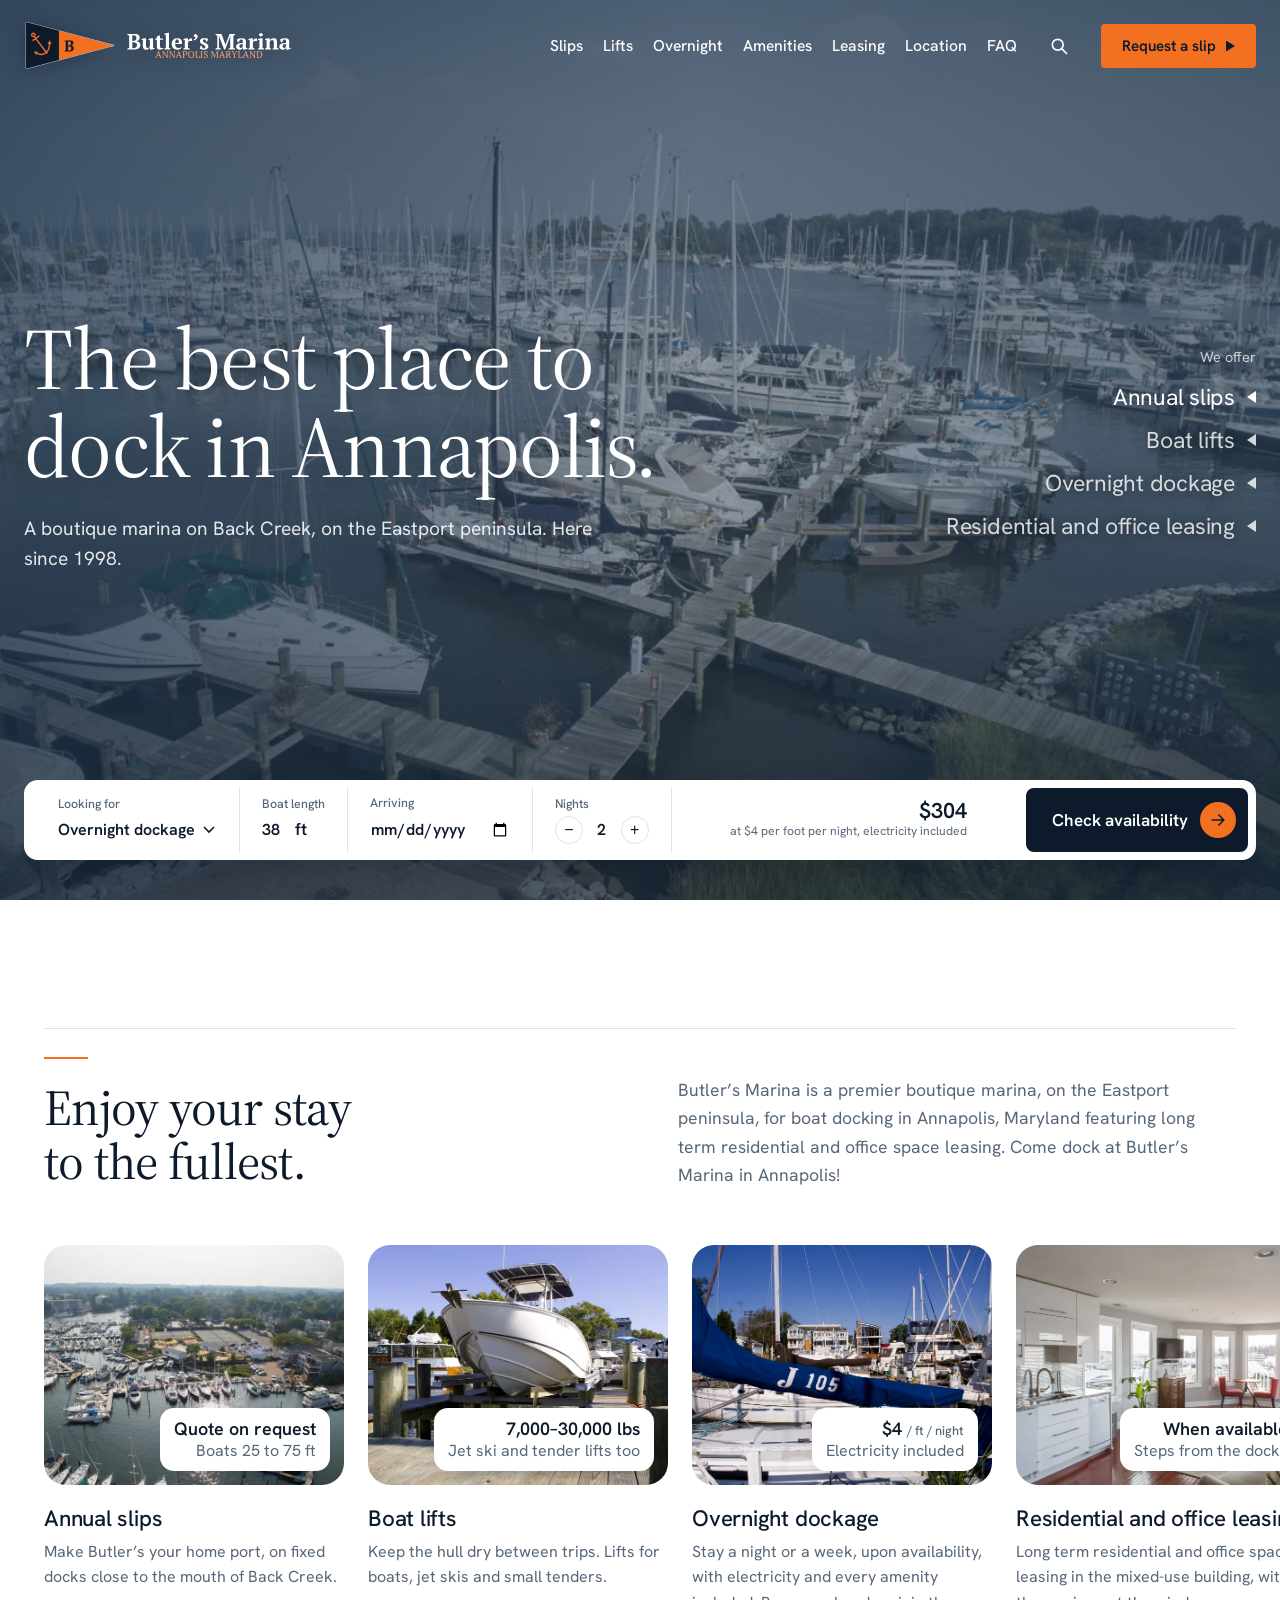
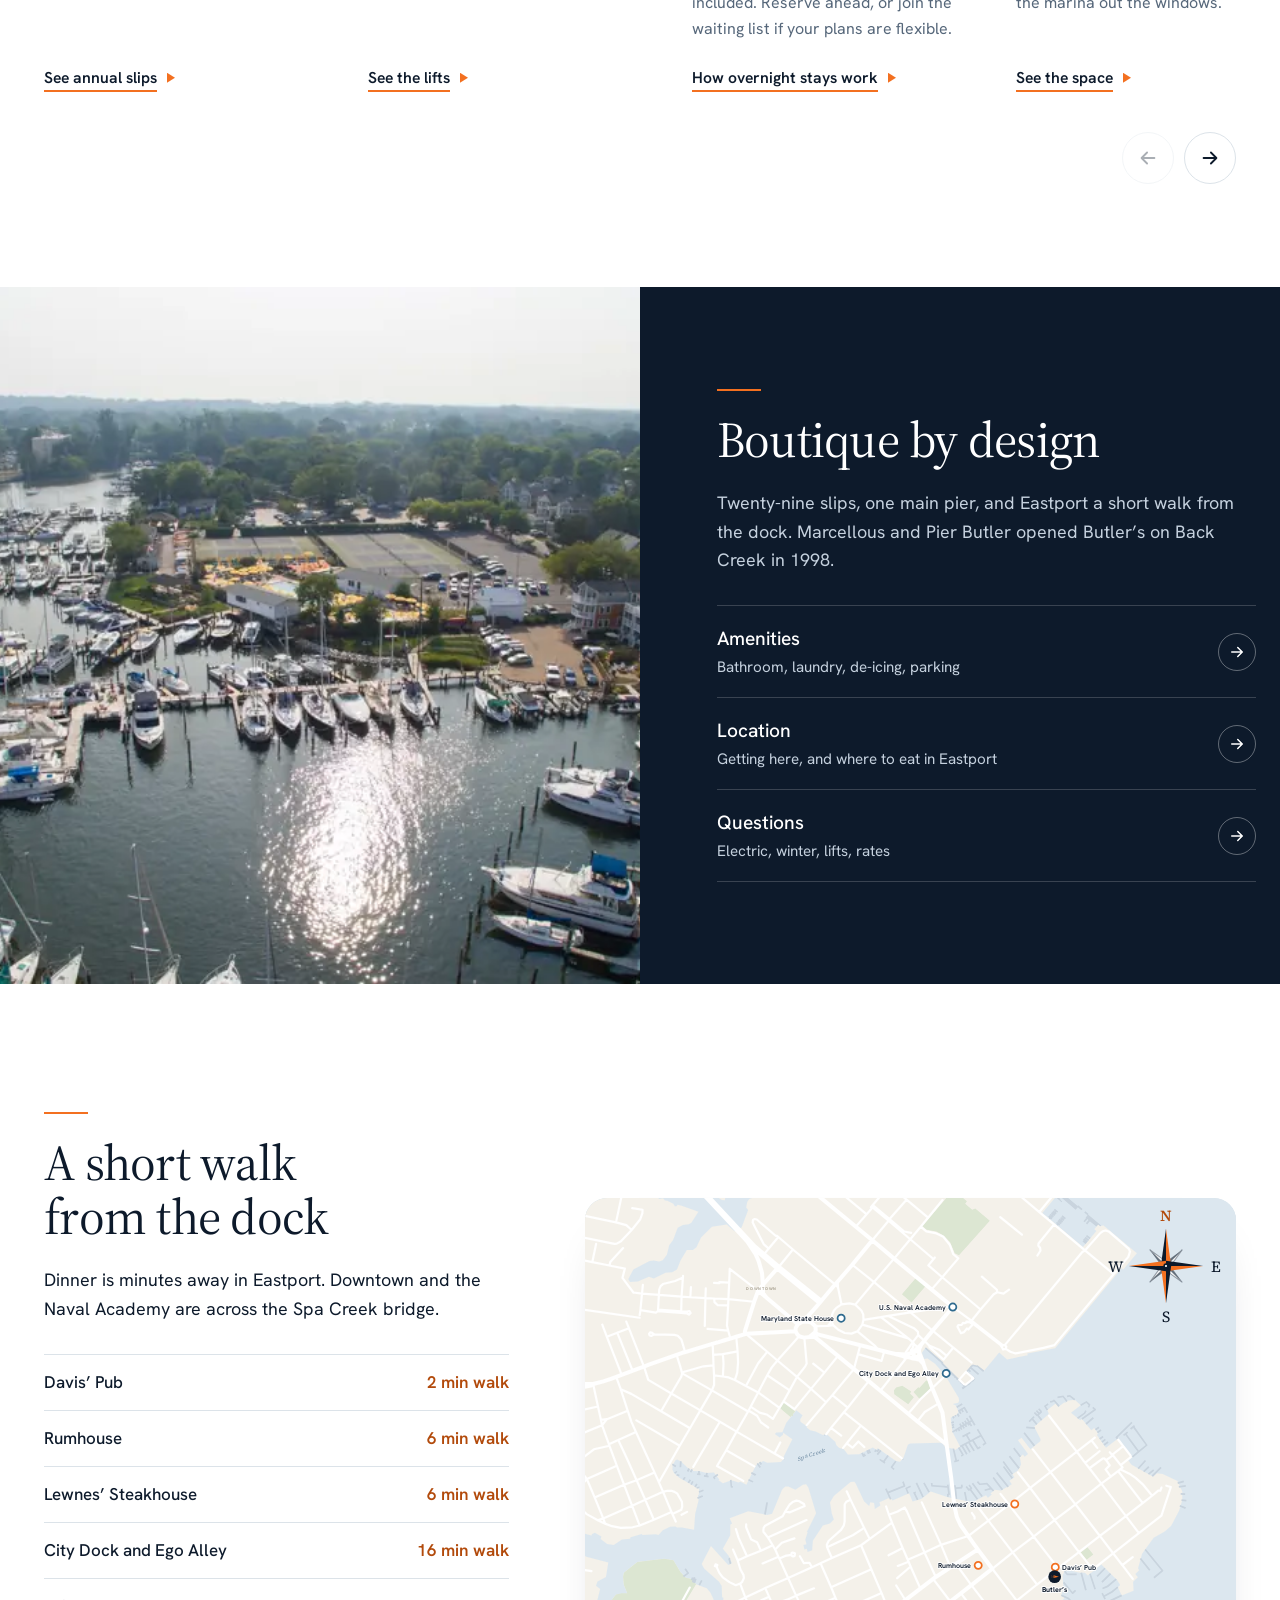
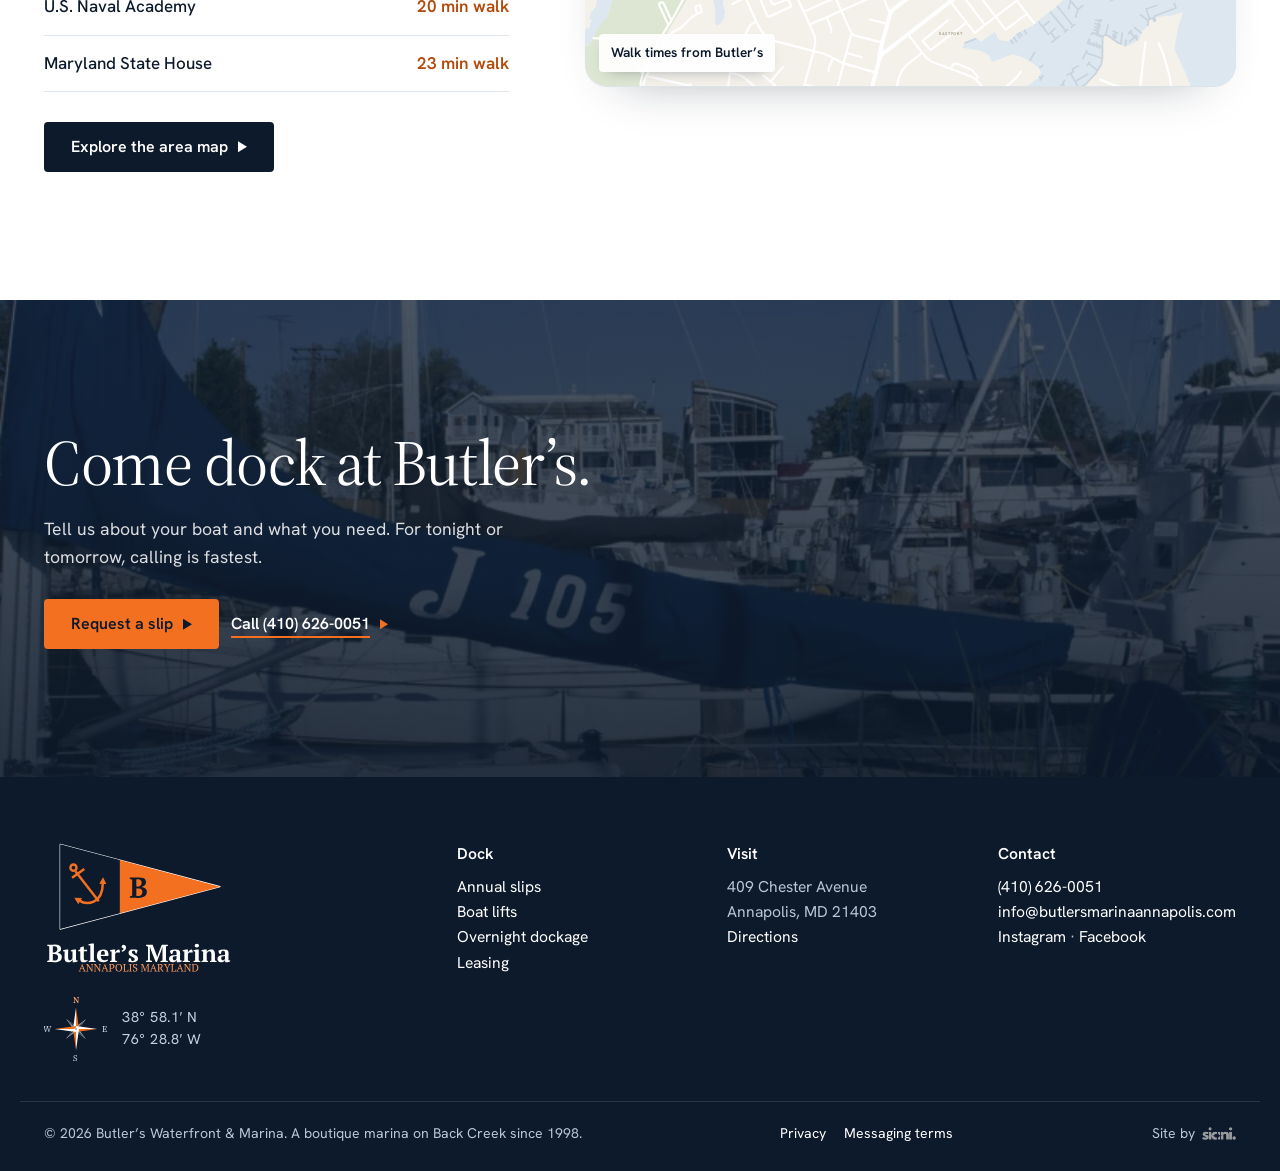
==== commit 97ee3052: "Remove grills from amenities, FAQ, overnight card and schema until confirmed Co-Authored-By: Claude " ====
--- a/index.html
+++ b/index.html
@@ -1,5 +1,5 @@
 <!doctype html>
-<html lang="en" data-sv="156a5f6b">
+<html lang="en" data-sv="b9910da5">
 <head>
   <meta charset="utf-8">
   <meta name="viewport" content="width=device-width, initial-scale=1, viewport-fit=cover">
@@ -22,7 +22,7 @@
   <link rel="apple-touch-icon" href="assets/img/apple-touch-icon.png">
   <link rel="preload" href="assets/fonts/hanken.woff2" as="font" type="font/woff2" crossorigin>
   <link rel="preload" href="assets/fonts/source-serif.woff2" as="font" type="font/woff2" crossorigin>
-  <link rel="stylesheet" href="styles.css?v=9e429a3b">
+  <link rel="stylesheet" href="styles.css?v=5b9c5ef5">
   <script>
     (function () {
       // once per visit: marked as seen the moment it shows, in a cookie and in storage, so any page after it skips it
@@ -43,7 +43,7 @@
    "description": "Boutique marina on Back Creek in Eastport, Annapolis, with annual slips, boat lifts, overnight dockage and residential and office space for lease.",
    "image": "https://butlersmarinaannapolis.com/assets/img/share-logo.png", "logo": "https://butlersmarinaannapolis.com/assets/img/share-logo.png",
    "hasMap": "https://www.google.com/maps/search/?api=1&query=409+Chester+Ave+Annapolis+MD+21403", "areaServed": "Annapolis, Maryland",
-   "amenityFeature": [{"@type": "LocationFeatureSpecification", "name": "Fixed docks", "value": true}, {"@type": "LocationFeatureSpecification", "name": "Boat lifts", "value": true}, {"@type": "LocationFeatureSpecification", "name": "Electric metered at each slip", "value": true}, {"@type": "LocationFeatureSpecification", "name": "Winter de-icing", "value": true}, {"@type": "LocationFeatureSpecification", "name": "Bathroom", "value": true}, {"@type": "LocationFeatureSpecification", "name": "Laundry", "value": true}, {"@type": "LocationFeatureSpecification", "name": "Wi-Fi", "value": true}, {"@type": "LocationFeatureSpecification", "name": "Fire pit and grills", "value": true}, {"@type": "LocationFeatureSpecification", "name": "Free off-street parking", "value": true}, {"@type": "LocationFeatureSpecification", "name": "Pets welcome on leash", "value": true}],
+   "amenityFeature": [{"@type": "LocationFeatureSpecification", "name": "Fixed docks", "value": true}, {"@type": "LocationFeatureSpecification", "name": "Boat lifts", "value": true}, {"@type": "LocationFeatureSpecification", "name": "Electric metered at each slip", "value": true}, {"@type": "LocationFeatureSpecification", "name": "Winter de-icing", "value": true}, {"@type": "LocationFeatureSpecification", "name": "Bathroom", "value": true}, {"@type": "LocationFeatureSpecification", "name": "Laundry", "value": true}, {"@type": "LocationFeatureSpecification", "name": "Wi-Fi", "value": true}, {"@type": "LocationFeatureSpecification", "name": "Fire pit", "value": true}, {"@type": "LocationFeatureSpecification", "name": "Free off-street parking", "value": true}, {"@type": "LocationFeatureSpecification", "name": "Pets welcome on leash", "value": true}],
    "sameAs": ["https://www.facebook.com/butlersmarina", "https://www.instagram.com/butlers_marina", "https://twitter.com/butlersmarina"]}
   </script>
 </head>
--- a/styles.css
+++ b/styles.css
@@ -360,6 +360,10 @@
 
 /* Dock map */
 .dmsec { padding: clamp(72px, 9vw, 120px) 0; background: var(--mist); }
+/* when it follows another mist section, close the doubled gap and mark the break with a rule */
+.steps + .dmsec { padding-top: 0; }
+.steps + .dmsec > .wrap::before { content: ""; display: block; height: 1px; background: var(--rule); margin-bottom: clamp(48px, 6vw, 72px); }
+.steps:has(+ .dmsec) { padding-bottom: clamp(56px, 6vw, 80px); }
 .dm { margin-top: 8px; }
 .dm__bar { display: flex; align-items: end; justify-content: flex-end; gap: 16px 32px; flex-wrap: wrap; margin-bottom: 18px; }
 .dm__intro { margin: 0; color: var(--muted); max-width: 34em; }
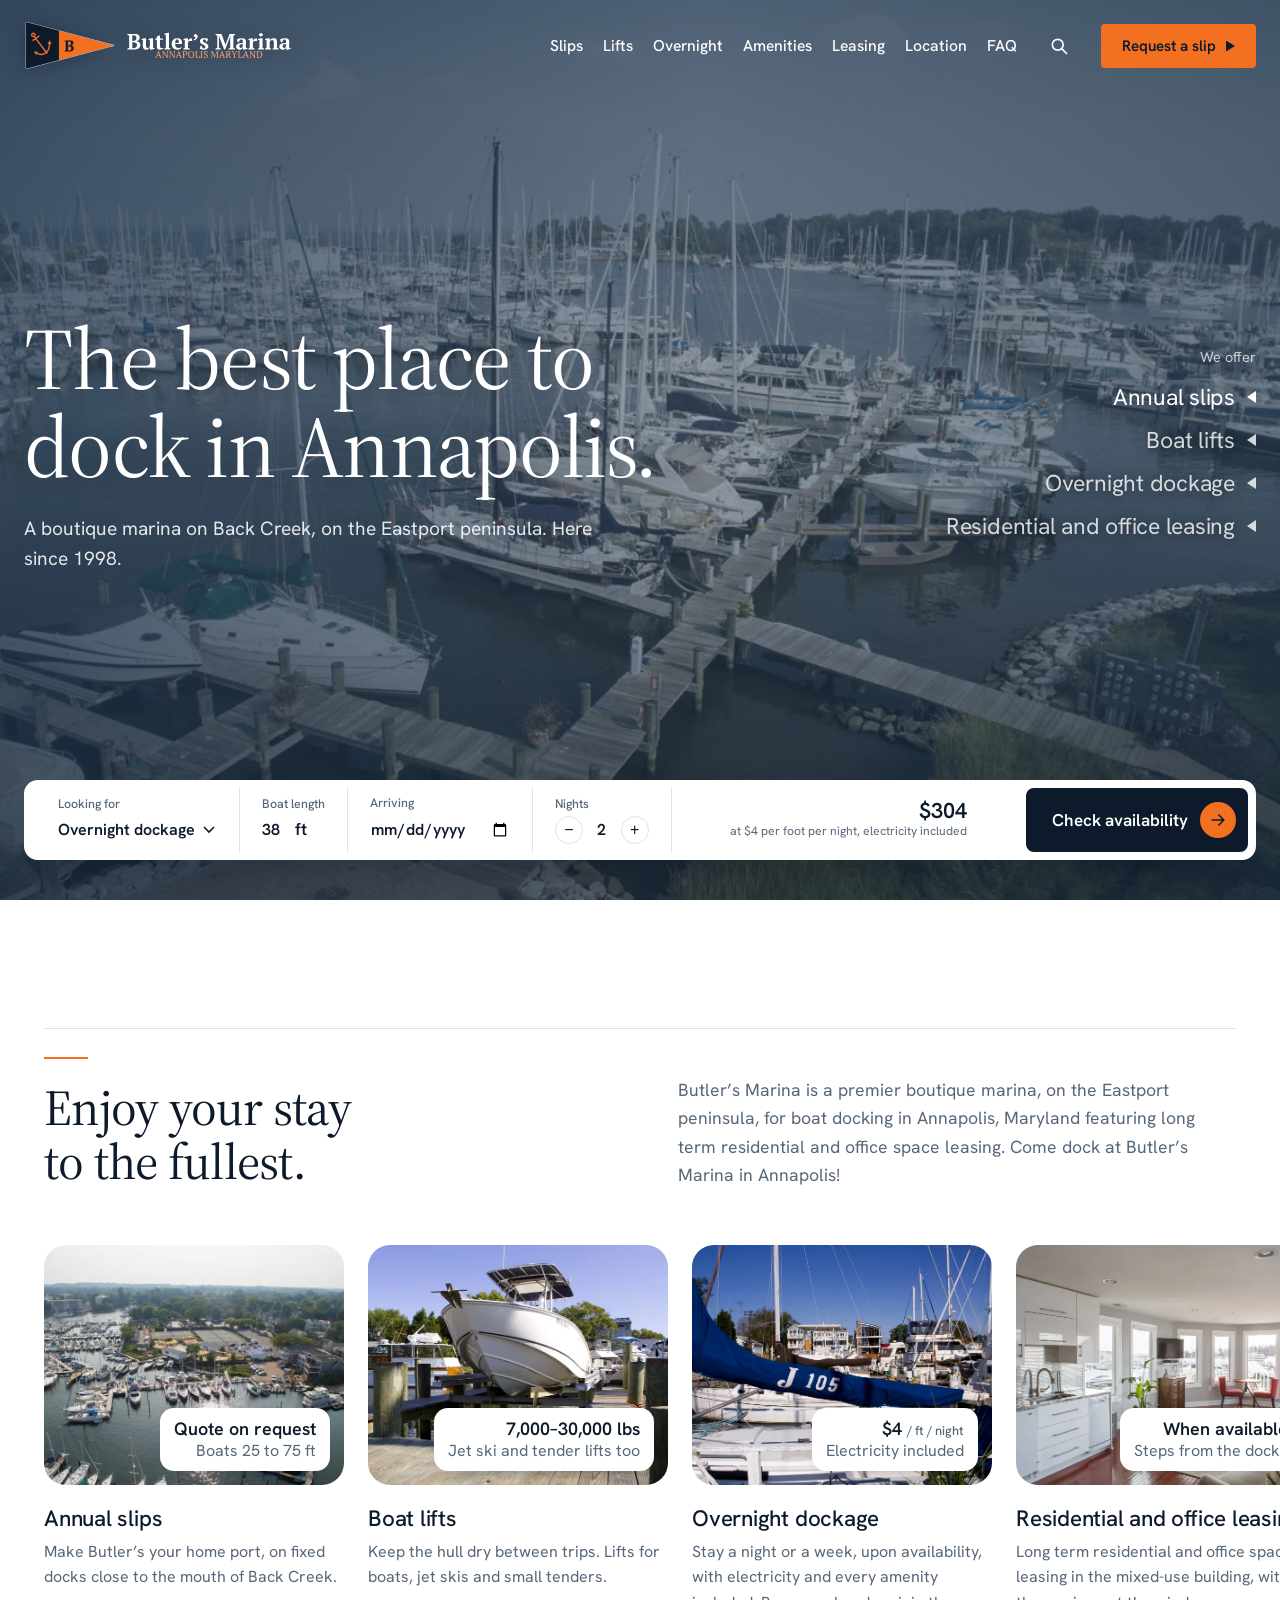
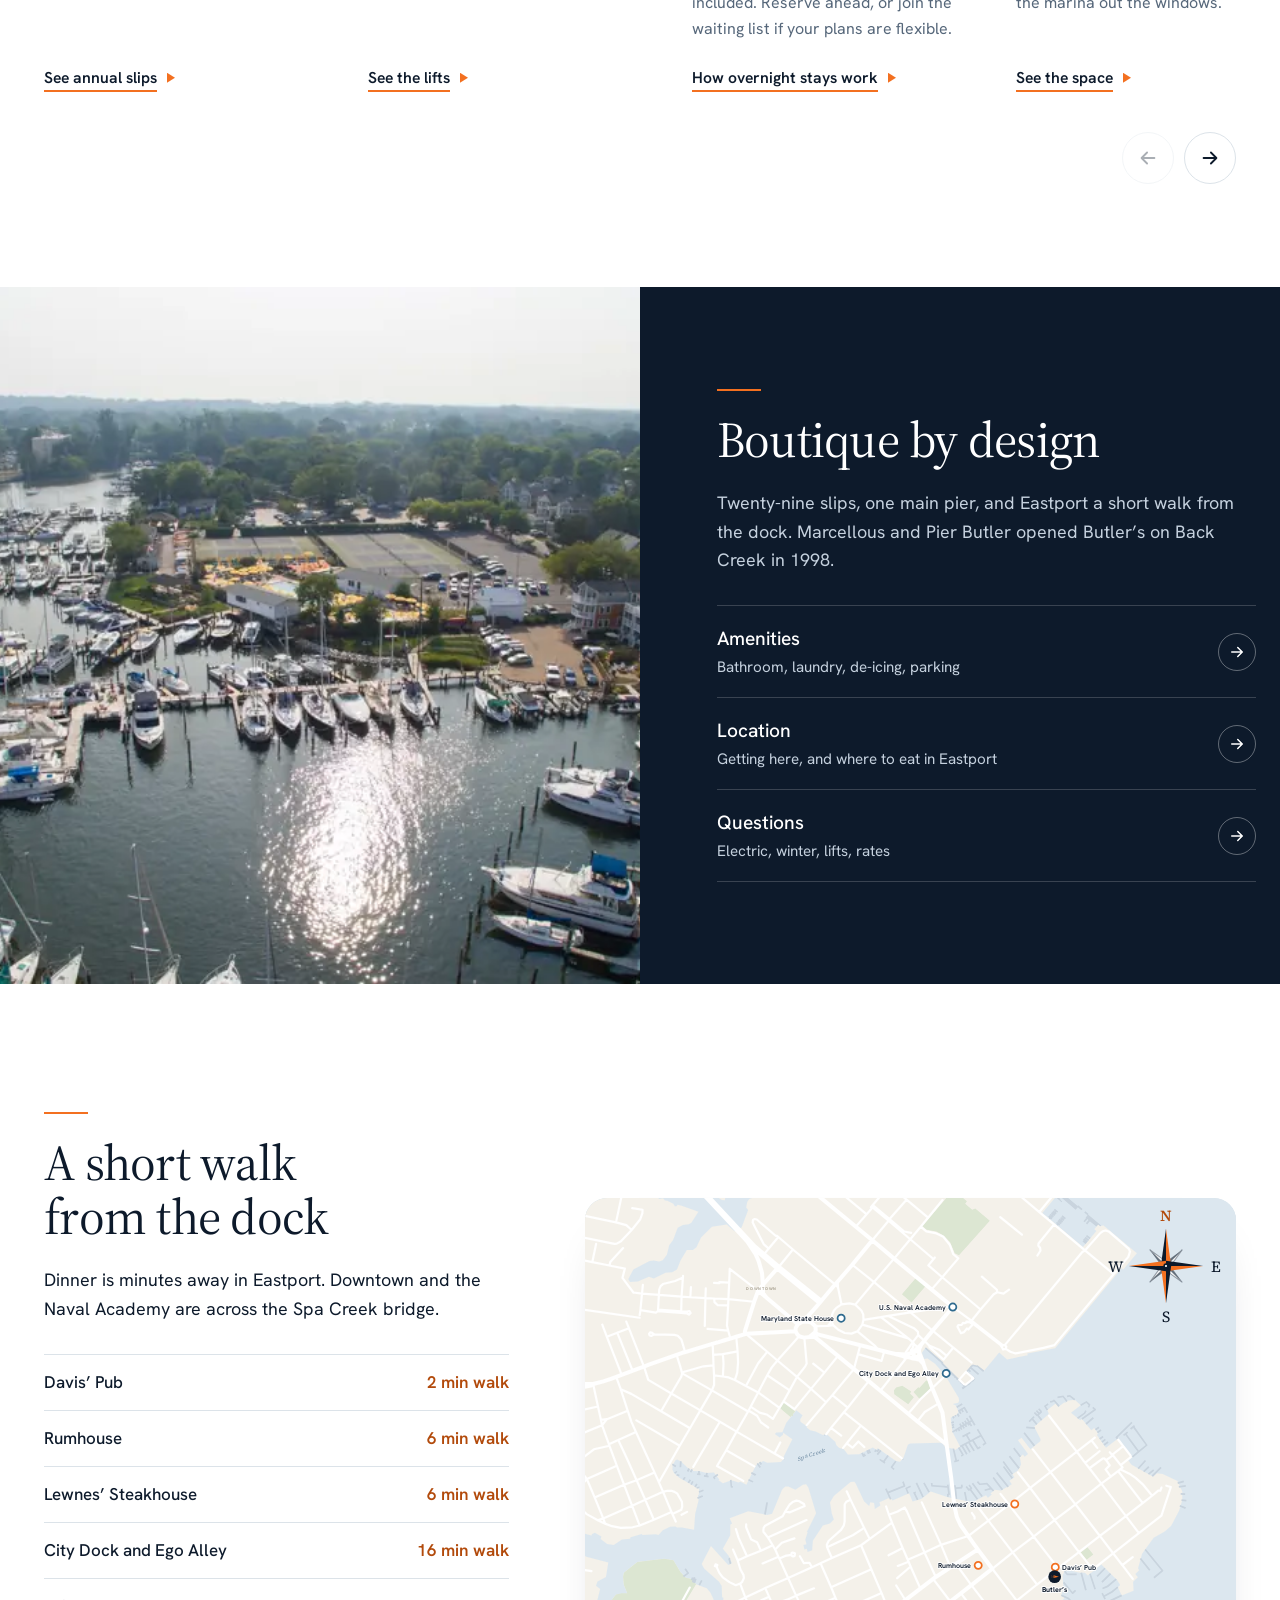
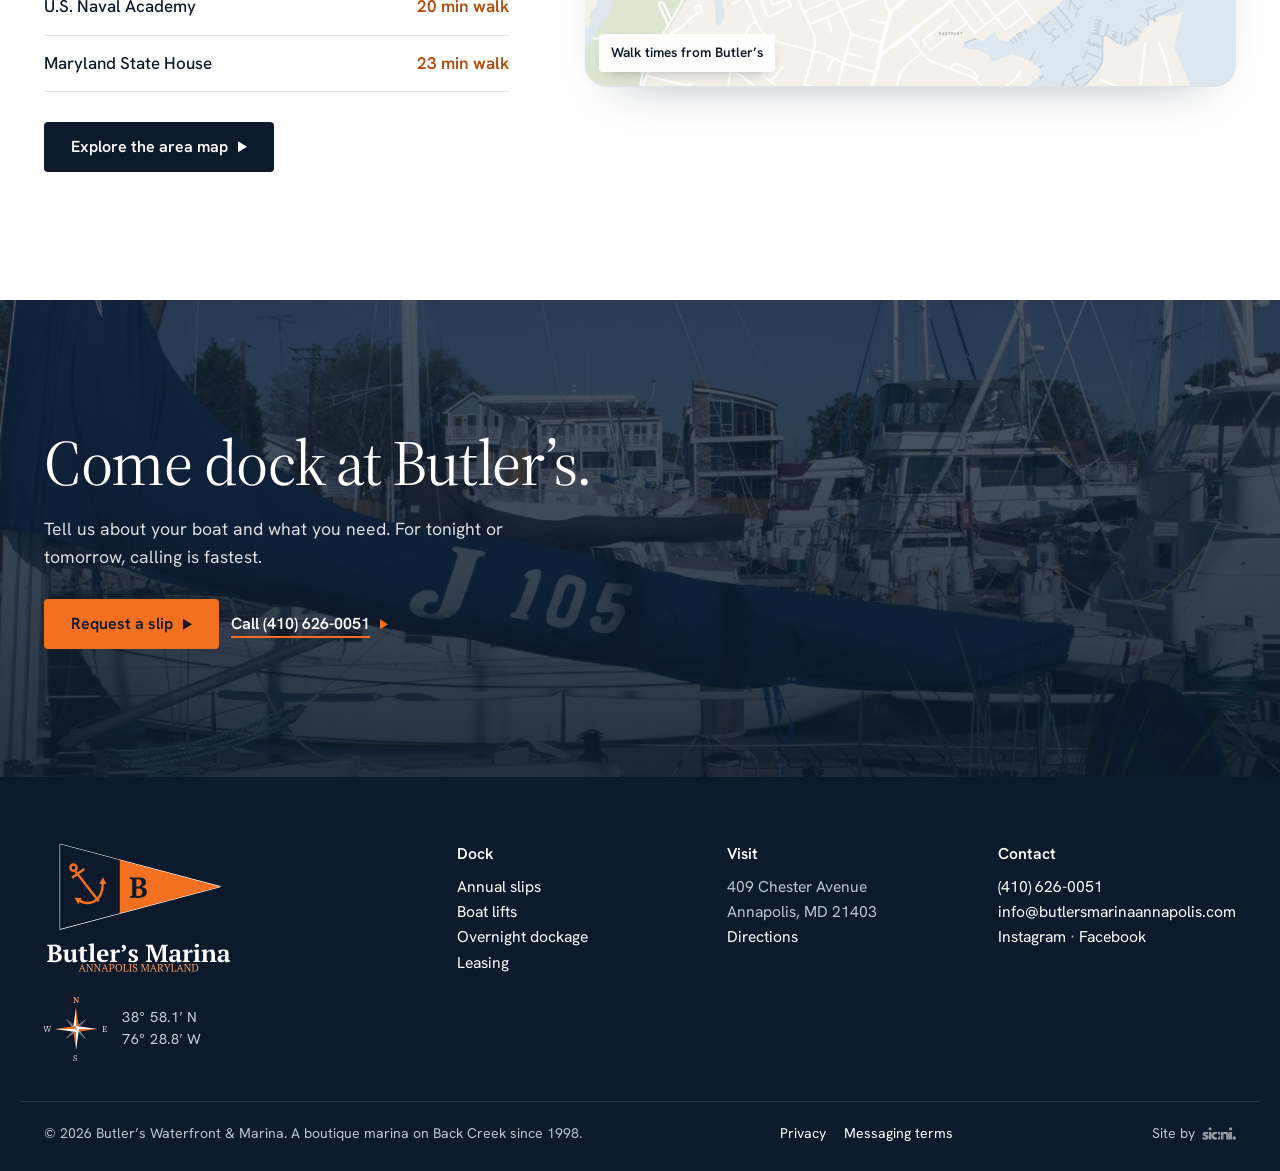
==== commit 6614c8dc: "Request form: waiting list checkbox for annual slip and lift requests, carried to the sheet, alert a" ====
--- a/index.html
+++ b/index.html
@@ -22,7 +22,7 @@
   <link rel="apple-touch-icon" href="assets/img/apple-touch-icon.png">
   <link rel="preload" href="assets/fonts/hanken.woff2" as="font" type="font/woff2" crossorigin>
   <link rel="preload" href="assets/fonts/source-serif.woff2" as="font" type="font/woff2" crossorigin>
-  <link rel="stylesheet" href="styles.css?v=5b9c5ef5">
+  <link rel="stylesheet" href="styles.css?v=cd6bbc5b">
   <script>
     (function () {
       // once per visit: marked as seen the moment it shows, in a cookie and in storage, so any page after it skips it
@@ -289,6 +289,6 @@
   </div>
 </footer>
 
-<script src="script.js?v=ebce58a1" defer></script>
+<script src="script.js?v=aec477a2" defer></script>
 </body>
 </html>
--- a/styles.css
+++ b/styles.css
@@ -727,3 +727,4 @@
   *, *::before, *::after { animation: none !important; transition: none !important; }
   .splash { display: none !important; }
 }
+.inq__wait[hidden] { display: none; }
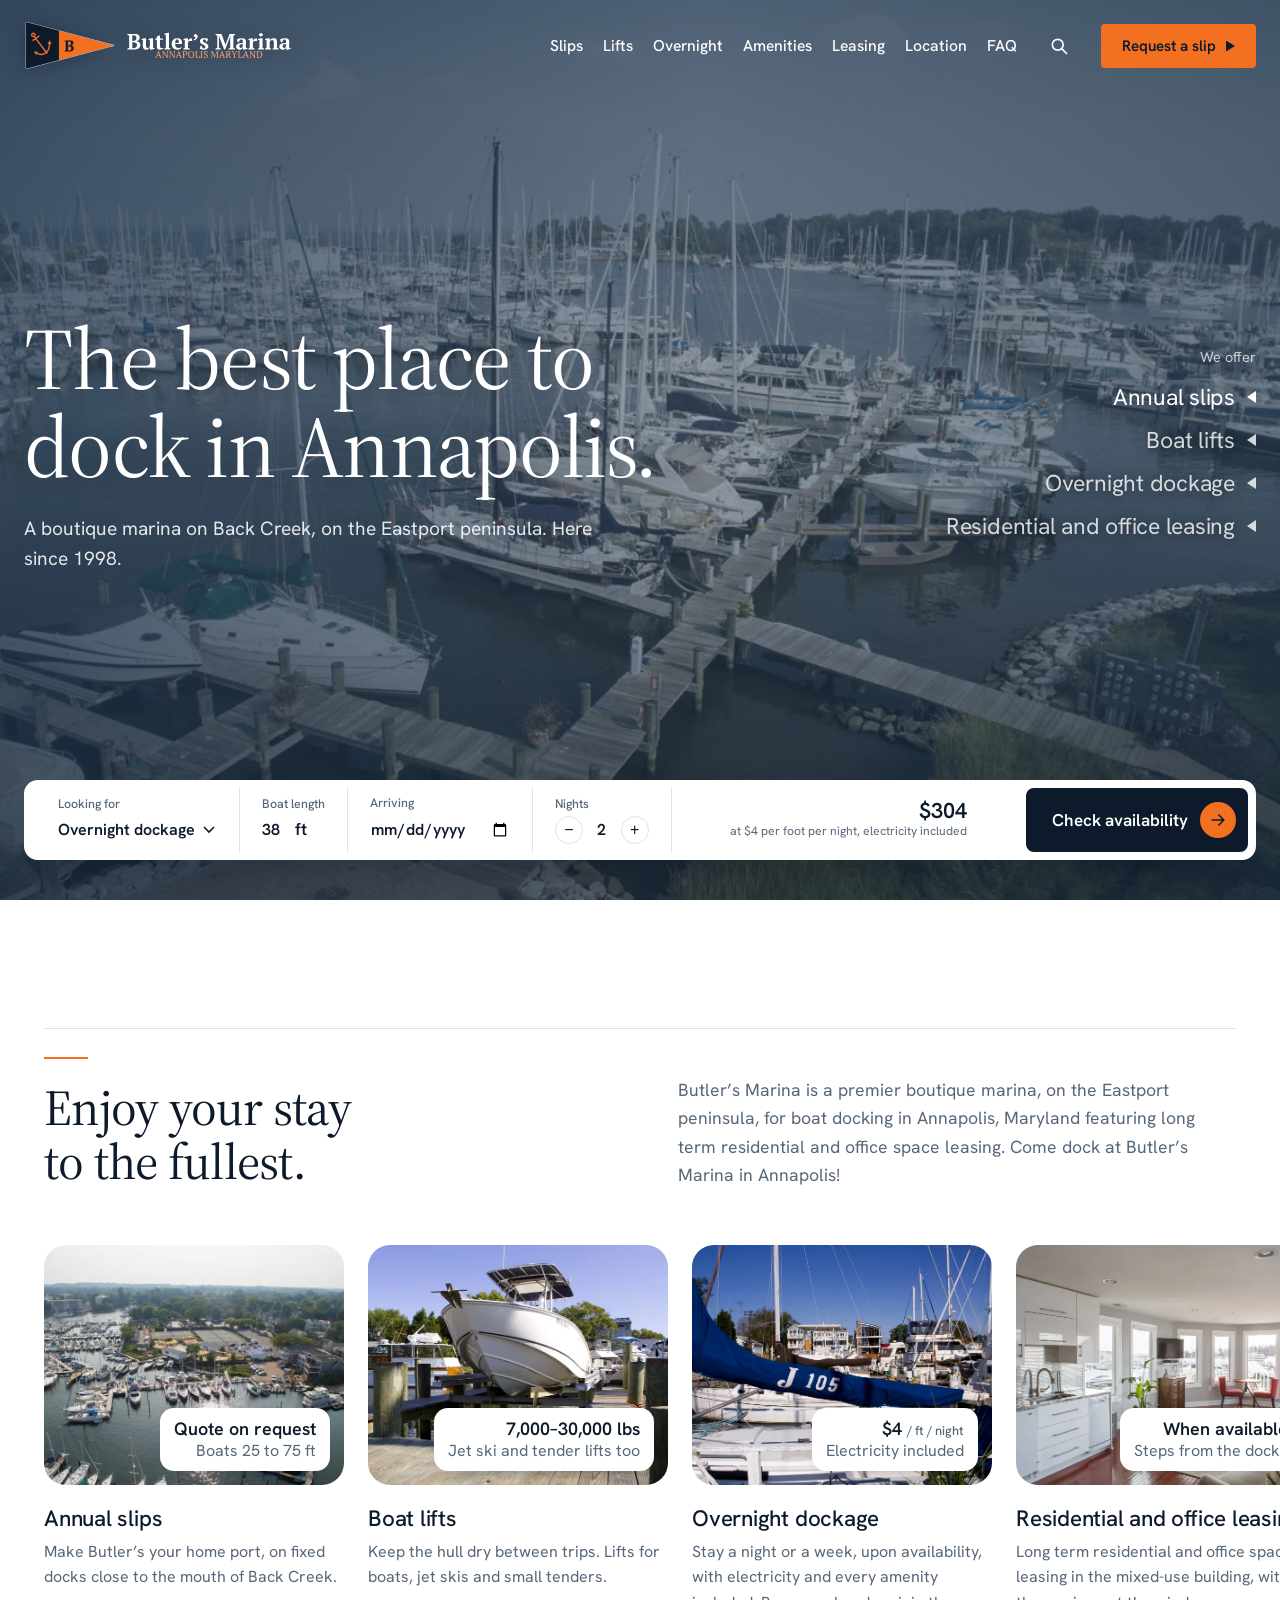
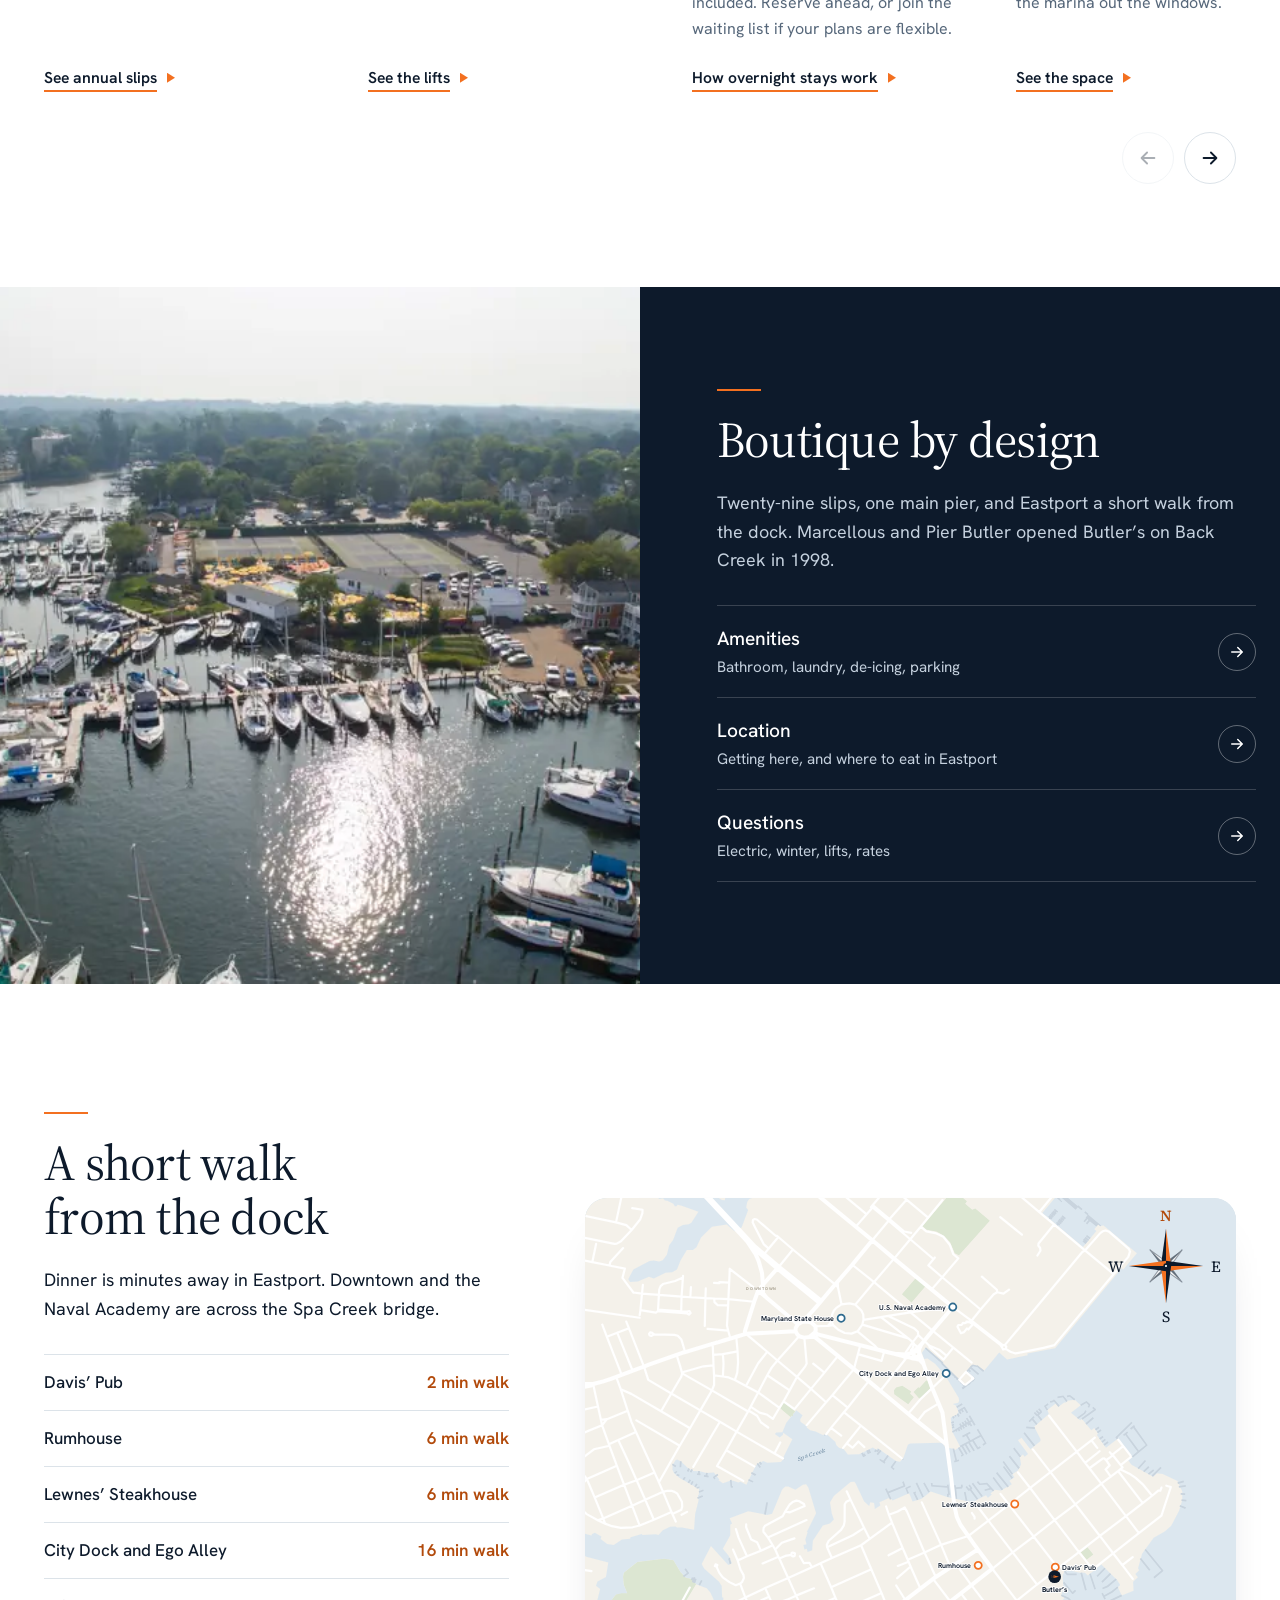
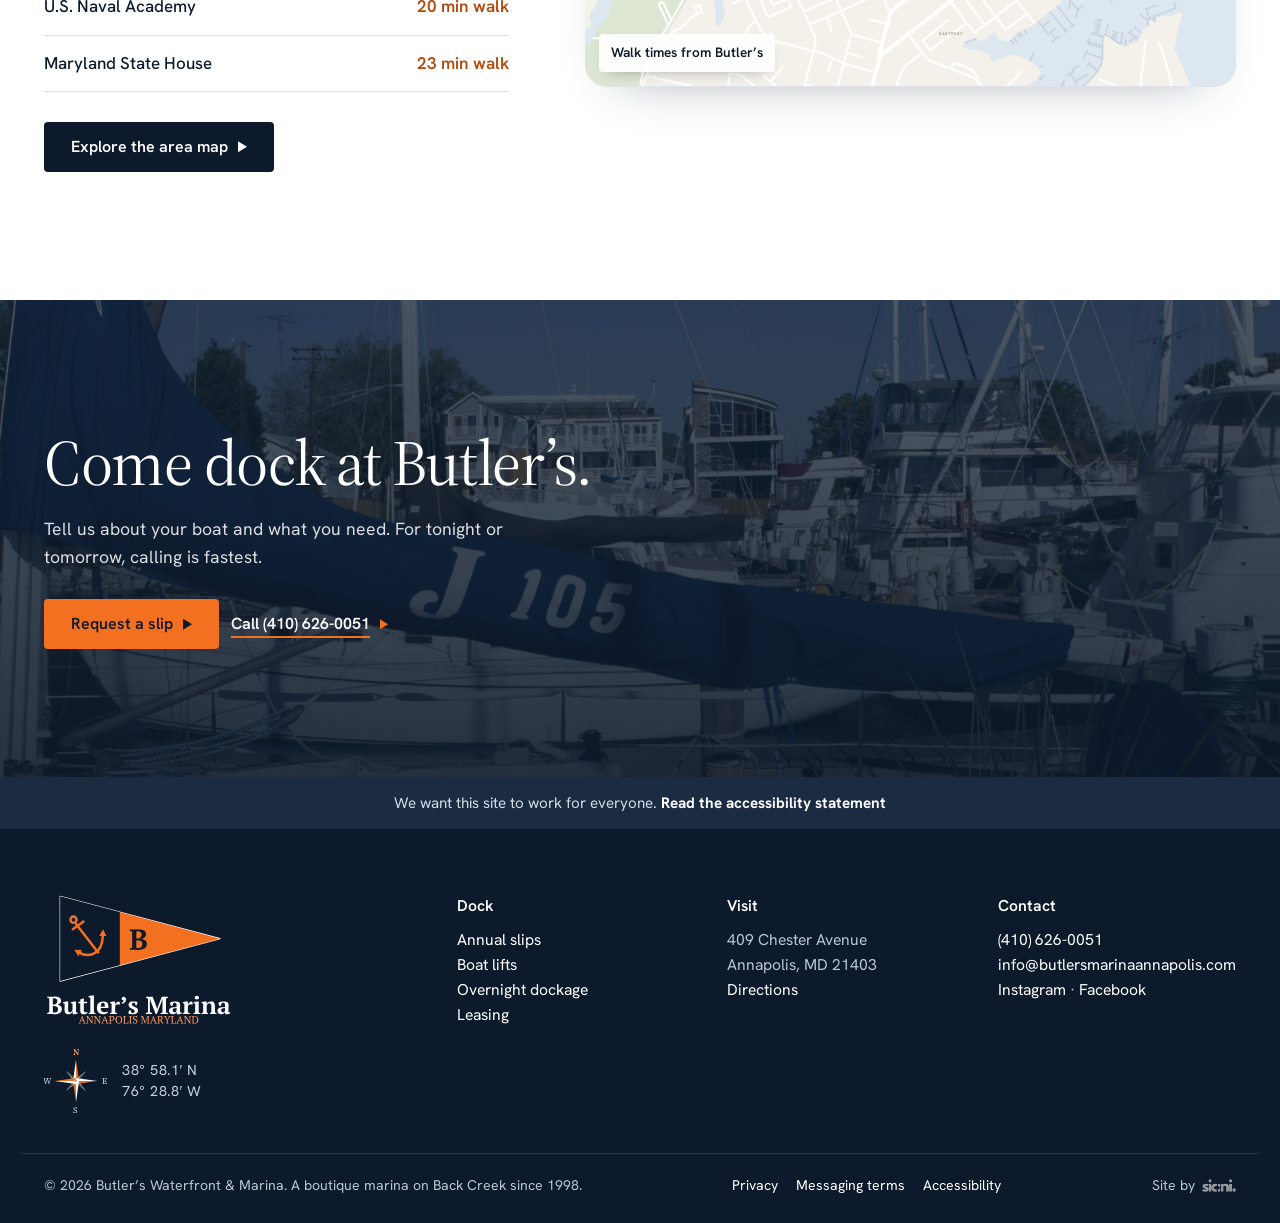
==== commit 655c1e29: "Accessibility statement page and footer bar; area map exposes its pins to screen readers Co-Authored" ====
--- a/index.html
+++ b/index.html
@@ -1,5 +1,5 @@
 <!doctype html>
-<html lang="en" data-sv="b9910da5">
+<html lang="en" data-sv="d64ce9d7">
 <head>
   <meta charset="utf-8">
   <meta name="viewport" content="width=device-width, initial-scale=1, viewport-fit=cover">
@@ -22,7 +22,7 @@
   <link rel="apple-touch-icon" href="assets/img/apple-touch-icon.png">
   <link rel="preload" href="assets/fonts/hanken.woff2" as="font" type="font/woff2" crossorigin>
   <link rel="preload" href="assets/fonts/source-serif.woff2" as="font" type="font/woff2" crossorigin>
-  <link rel="stylesheet" href="styles.css?v=cd6bbc5b">
+  <link rel="stylesheet" href="styles.css?v=9d624924">
   <script>
     (function () {
       // once per visit: marked as seen the moment it shows, in a cookie and in storage, so any page after it skips it
@@ -237,7 +237,7 @@
       <a class="btn btn--navy" href="location/">Explore the area map</a>
     </div>
     <a class="near__map" href="location/" aria-label="Open the area map">
-      <svg class="am__svg amt__svg" style="--s:.45" aria-hidden="true" focusable="false" viewBox="40 222 818 614" data-full="0 0 1200 1077"><rect class="am__water" x="-400" y="-400" width="2000" height="1877"/><path class="am__land" d="M1137.5 -20L1138.7 -17.9 1164.2 -9.3 1173 19.4 1170.6 34.9 1176.2 50.2 1171.6 58.8 1191.7 65.2 1198.2 85.1 1217.5 100.4 1210.5 128.5 1201.7 130.4 1204.1 163.7 1212.7 182.4 1212.9 195.8 1218 204.7 1220 205.8 1220 -20 1137.5 -20ZM663.3 -20L666.1 -8.1 670.4 -3.8 676.7 -0.8 704.7 3.9 732.6 3.5 754.5 13.8 761.1 20.7 767.2 43.2 766.8 60.5 763.6 70.2 759.9 72.4 756.6 97.2 761.7 118 776.7 130.7 826.6 204.4 837.8 215 855.8 187.8 867 195.5 850.4 220.7 870 234.2 881.7 215.7 888.2 219.7 876.2 238.2 896.8 252 917.6 225.9 964 193.2 961.3 177.8 965.3 177.2 968.2 192.2 977.2 190.8 992.2 227.3 998.6 233.9 986.8 263.8 985.2 263.1 981.4 272.3 1034 292.8 1035.5 297.8 1034.4 300.5 1038.5 302.1 1044.1 296.9 1057 302 1074.3 257.2 1078.7 255.8 1091.6 257.5 1107.5 246.3 1118 243.7 1120 213.7 1116.5 214.4 1115.8 206.2 1119.3 202.2 1126.7 198.9 1144.3 195.4 1174.2 192.7 1177.9 187.1 1177.8 184.1 1170.9 174 1171.1 168.2 1173 164.2 1173 159.2 1184.6 142.5 1185.6 132.8 1182.4 123.8 1178.7 119.8 1177.5 109.8 1163.1 104.5 1156 83.6 1153.5 80.6 1152.1 76.4 1153.6 61 1150.6 40.7 1142.1 38.3 1134.8 38 1132.5 35.9 1135.6 31.9 1140.2 32.4 1153.3 20.2 1132.8 7 1119.7 -8.4 1115 -8.9 1105.7 -6.9 1100.3 -8.6 1093 -15.3 1091.9 -20 663.3 -20ZM-20 635.5L7.7 623.9 15.9 627.1 24.1 632.8 24.8 635.3 34.7 643 47.7 646.8 48.6 644.7 52.2 643.3 60.3 648.1 59.3 651 67.6 657.5 75.8 658.8 86.2 651.6 96.4 650.8 97.1 648.8 111.1 644.9 112 646.2 128.3 645.2 132.2 646.2 137.6 640.1 146.7 635.7 153.4 635.3 155.7 636.8 161.6 636.6 176.9 639.5 178.3 619.7 182.7 602 181.8 596 182.9 595.5 183.2 588.1 158.3 573.9 151.6 568.2 149.6 563.7 150.1 558.1 153.5 551.9 155.6 551.1 160.5 553.7 171.1 563.8 175.2 564.4 175.8 565.6 184.2 565.9 192.5 568 201.9 567.4 208.8 576.3 207.7 577.3 213.2 581 222.3 577.7 226.3 577.8 232.6 580.1 235.4 579 242.8 583 254.8 558.4 263.8 553 269.1 555.2 286.3 554.2 290.3 549.1 289.3 548.1 300.6 525.6 289.1 517.5 288.8 519.9 284.7 523.3 278.5 519.1 280.5 517.1 288.1 516.8 293 504.8 305.6 489 313.4 495.4 310.4 500.6 310.8 503.5 319.3 509.6 318.6 510.7 323.1 514.2 329.8 515.7 339.7 520.7 340.2 519.7 344.7 520 354.8 529 355.8 532.7 359.3 536.2 365.3 538.3 370.5 544.7 384.7 544.5 401.9 536.1 406.2 538.9 408.1 537 430.9 553.1 436.1 553.9 440.3 549.3 446 532.6 448.7 531 486.1 529.9 489.8 530.9 493.2 536 503.3 537.4 504.9 539.3 511.8 534.9 502.1 516.5 499.9 498.4 508 494.3 509.8 491.1 506.4 483 502.5 481.2 509.2 479.8 510.5 477.6 509.9 473.5 492.6 444.9 480.2 430.5 470.7 423.9 466.3 424.5 463.6 416.9 468 410.7 489.6 429.6 517.7 458.4 514.8 461.1 515.4 461.9 529.8 449.4 519.9 440.7 526.1 433.7 527.9 432.6 533.3 433.4 541.4 440 560.9 416.5 570.8 425.1 596.7 419.9 596.3 417.6 631.3 411 714.9 310.3 717.1 312 734.2 291.6 691.8 256.2 688.2 257.7 685.4 255.4 680.6 261.3 683.2 263.4 666.3 283.7 633.6 256.3 615.1 240.8 634.7 217.6 637.9 211 529.8 120.2 508.5 146.1 507 144.6 475 154.5 458.2 174.4 431.6 164.4 420.8 177.4 414.4 177.7 413.5 180.2 382.8 169.6 381.2 166.4 352.8 154.7 344.5 154.2 335.1 157.2 322 165.2 318.7 169.2 300.6 183.2 294.1 183.9 288.6 191.8 267 214.4 259.9 218.8 246.4 223.2 243.9 226.8 242.5 234 245 237 236.7 259.1 227.9 263.9 218 255.2 199.4 258.2 185.7 271.6 179.9 283.9 175.5 287.5 167.8 287.3 159.9 300.7 155.4 312 149.3 315.5 141 316.2 126.3 323.3 120.1 321 106.2 327 96.3 327.7 94.1 324.1 100.5 312 120.9 301.4 126.3 300.5 132.8 301.9 137.5 300.4 142.7 293.4 145.6 281.6 150.5 275 156.3 259.3 162.8 256 170.3 255 173.5 253 182.4 239.4 161.4 231.7 156.2 230.6 154.8 232.4 152.7 232.3 150.8 229.3 143.3 225.4 140.3 225.3 137.8 222.3 133.3 223.3 128.2 219.1 126.7 214.8 132.2 212.6 145.6 211.5 161 212.5 179.2 216 192.6 215.7 196.4 214.3 211.9 224.5 215.6 224.9 218.6 209.2 224.1 204.3 229.6 201.7 233.4 197 232.5 190.4 229.1 182.3 226.4 181.7 216.9 184.4 206.3 181.9 197.4 171.3 194.5 170 188.9 173.9 185.2 174.7 161.3 160.1 160.2 158.2 165.4 149.5 171.1 148 176.2 150.6 183.1 156.8 191.8 155.3 196.7 150.2 201.7 149.2 213.2 157.6 229.6 158.6 240.1 160.9 254.3 157.1 257.5 159.6 262.8 153.3 261 149.4 270.8 139.9 277.8 135.8 285.8 125.2 291.9 121.5 297.6 122.3 299.5 124.2 301.3 128.2 299.4 129 302.9 137.4 305.3 136.4 306.8 141.3 312.2 140.4 313.4 137.6 315.3 136.8 315.5 133.1 355.4 115.1 363.2 115.5 377.8 127.3 388.3 130.7 405 123.9 411.1 118.1 430.7 130.5 466.9 117.3 417.3 -20 385.6 -20 373.3 -15.4 371.7 -20 -20 -20 -20 635.5ZM444.6 1096.4L457.7 1092.1 459.6 1094.7 464.3 1093.8 472.9 1085.9 475.5 1085 483.6 1084.1 489.6 1087.1 495.6 1086.3 504.9 1075.8 513 1073.6 518.2 1069.1 517.7 1064.6 508.3 1052.6 499.1 1045.9 487.3 1052.4 483.2 1052.8 477.4 1049.6 464.7 1051.1 459.5 1053.3 455.1 1050 458.2 1035.6 457.8 1026.5 452.1 1017.9 452 1009.5 461.3 1020.1 464.9 1027.5 470.6 1033.2 477.2 1032.8 496.5 1022.1 513 1009 513.9 998.1 517.3 992.1 521.6 990.4 523.7 986.1 516.4 966.1 517.1 959.4 523.5 953.9 514.9 941.4 511.5 925.3 513 917.4 516.5 910.7 524.2 904.3 548 894.2 547.6 892 525.7 884.1 494.2 896.3 490.5 892.2 491.8 884.8 507.9 876.8 515.4 869.3 523.3 865.4 531.9 866.7 561.5 877.5 574 877.9 587.1 876.2 583.4 849.8 587.7 842.3 610 826.2 613.2 819.5 611.3 813.5 600.6 805.6 589.4 799.6 577.4 796.1 552.2 805.8 546.6 796.3 536.6 791.6 514.3 788 517.3 782.2 533 775.9 538.4 780.5 555.1 768 560.9 778.3 572.9 780 583.2 770.2 604.8 759.4 612 753.2 611.3 752.4 633.9 735.5 643.1 725.5 639 721.9 641.8 713.1 640.7 696.8 643.3 691.6 647.8 690.1 662.2 693.5 668.8 693.5 672.5 697.2 689.4 683.3 709.2 702.6 713.2 709.1 710.2 711.7 715.1 722.1 730 716.1 729.4 704.9 735.5 699.2 732.2 695.3 737.1 690.6 735.6 688.4 740.7 669.7 755.3 649.7 769.2 641.6 777.4 634.5 787.3 615.6 791.3 601.9 791.3 591.3 785.3 578.1 766.7 569.3 759.4 568.4 754.8 572.8 727.4 557.8 723.2 552.1 728.7 547.9 710 525 695.3 536.4 683.8 520.2 685.4 518.5 680.5 511.4 676.8 514.4 665 500.1 662.8 501.8 651.2 492.1 663.5 482.7 656 475.8 646.1 477.3 643.8 480 643.2 478.9 636.2 484.2 632.8 480.1 621.6 488.8 623.4 493.7 604.9 509.8 613 525.5 612.6 528.2 600.2 538.1 589 523.6 584.5 526.9 597.2 544.1 593.1 547.5 590.7 544.8 586.9 548.2 588.4 557.4 584.5 564.8 577.5 569.8 580 573.3 573.7 577.7 576.8 582.3 563.1 590 555.1 589.2 550 593.8 551.7 595.2 546.7 599.2 544.2 596.2 527.2 604.8 496.5 598.6 474.8 591.3 463.3 600.6 451.9 604 447.5 593.4 426.7 602.8 423.7 598.9 410.2 604.8 411.3 608.9 404.4 613.3 403.5 605.7 398.7 605 397.3 609.5 391 603.8 380 580.7 378.6 579.1 373.9 579.4 352.8 597.1 348 605.1 350.2 619 352.8 626.5 347.9 631.6 339 634 326.4 653.3 325.5 665.2 319.9 667.4 318.7 663.4 315.8 664.2 314.5 658.8 318.4 657.7 316.9 651.8 319.9 642.6 318.8 642.3 330.5 618.8 320.7 586.2 317.9 582.2 313.8 582.7 304.4 589.3 295.5 585.1 292 585.1 289.6 587 287.6 589.2 275.1 619.5 268.9 620.9 245.1 616.1 221.7 625 224.7 631.7 222.5 633.1 222.5 646.5 213.1 663.4 220 671.6 224.5 681.2 219.9 684 198.2 659.9 186.5 682.7 189.8 688.7 208.4 705 211.7 710.2 212.2 724.3 213.9 725.2 213 733.3 216 742.7 214.3 751.1 210.1 757.9 205.3 760.5 203.6 756.2 203.4 737.9 201.3 726.7 197.4 718.4 192.9 713.2 179.4 708.1 174.9 701.8 166.5 699.8 159.7 692.5 150.9 678 139.3 676.1 105.6 680.2 88.6 693.5 87.6 698.6 88.6 709 92.9 719.4 78.8 721.1 73.9 726.9 68 748.8 53.6 767.7 44.8 785.3 28.6 785.5 22.3 784.3 13.5 813.4 11.8 804 13.1 792.4 16.7 781.7 22.7 775.4 32 770.3 39.5 769 40.7 763.2 44.5 764.1 48.2 752.6 44.8 751.5 47.9 741.2 49.5 741.7 50.9 738.4 52.7 738.3 58.7 714.2 53.5 710 55.4 704.5 66 698.9 69 680.8 41.3 673.6 35.3 670 34.6 667 28.4 664.6 21.7 657.2 7.5 655.1 -2.3 647 -5.4 646.6 -9.4 650 -14.7 660.4 -20 664.6 -20 1097 444.6 1096.4ZM856.9 1097L819.2 984.5 819.2 981.5 822 978.7 814.9 978.7 802.8 986.3 798.1 994.2 797.2 1002 801.1 1054 799.1 1060.4 796.5 1063.2 789.6 1064.3 767.4 1065.1 760.6 1059.5 759.5 1053.5 758.5 1013.7 763.2 999.2 772.7 990.3 794.8 973.5 805.7 967.7 816.4 966.4 811.9 964.3 809.2 964.7 806.4 954.2 801.3 946.1 799.1 927.4 800.3 919.7 799.1 904.2 801.2 886.2 804.1 874.6 803.8 862.9 806 857.9 805.9 853.9 804.8 853.5 802.9 839.5 796.4 821.6 781.3 790 785.7 764.9 791.9 743 774.7 748.7 771.2 747.5 756.4 750.4 757.6 754.1 755.7 754.9 754.2 750.7 748.4 752.5 747.9 760.4 740.4 767.7 737.5 776.5 731.8 781.2 723.7 785.2 719.5 786.1 716.2 785.1 694.8 771.9 691.1 773.9 690.8 801.5 689.2 809.2 682.7 820.2 669.6 834.2 647.5 845.5 646.7 851.3 651.6 861.9 654.6 873.7 655.3 885.5 652.3 896.2 663.8 897.8 664.8 896.1 670.3 897.7 672.8 901.6 668.5 905.3 665.5 911.9 659.4 911.6 651.9 908.8 645 903.3 644.5 901.5 646.4 900.2 646.2 898.2 635 901.1 629.9 905.6 625.2 910.8 623.1 916.3 618.5 940.2 618.7 945.7 620.7 947.7 616.1 949.5 614.5 953.9 611.2 954.9 593.1 951.8 592.9 950.2 568.4 937 551.8 929.7 550.2 955.8 554 975.2 552.7 1003.3 540 1040.8 539.7 1049.6 550.3 1056.2 532.1 1093.8 529.8 1093.8 527.4 1097 856.9 1097Z"/><path class="am__usna" d=""/><path class="am__park" d="M263 66.7L266.6 62.3 252.1 50.4 247.6 55.9 259.8 65.9 260.6 64.8 263 66.7ZM456 322.6L438.5 343 450.6 353.4 468.1 332.9 456 322.6ZM32.1 418.9L18.7 420.6 15.3 434 36.1 432 32.1 418.9ZM446.4 481.6L453.5 472.7 448.7 468.1 450.2 465.6 439 458.3 431.3 460.5 428.5 463.9 428.8 468.9 446.4 481.6ZM301 494.4L304.2 490.6 289.8 479.8 285.6 486.8 298.3 497.7 299.8 495.8 300.7 496.6 301.8 495.1 301 494.4ZM59.8 922.3L94.1 926.8 133.8 895.5 117.6 870.8 114.8 864.2 110.9 842.8 111.5 829.9 137 778.6 179.4 708.1 174.9 701.8 166.5 699.8 159.7 692.5 150.9 678 139.3 676.1 105.6 680.2 88.6 693.5 87.6 698.6 88.6 709 92.9 719.4 85.8 719.4 78.8 721.1 73.9 726.9 68 748.8 60.3 757.6 53.6 767.7 44.8 785.3 28.6 785.5 22.3 784.3 11.6 821.4 7.4 855.5 -11.2 879.9 37.4 912.6 59.8 922.3ZM489.7 889.6L472.2 894 439.6 879.1 437.1 885 421.9 877.6 417.4 880.5 411.3 881.3 398.1 874.5 394.5 870.7 392.5 876.6 459.4 908.2 492.2 895 489.7 889.6ZM494.7 207.3L497.6 207.6 507.6 195.3 507.3 192.7 504.8 190.3 507 187.4 501.3 182.2 498.5 185.1 495.1 182.3 491.3 185.1 486.1 181 479.8 188.5 484.8 192.6 483.1 194.3 483.1 197.2 494.7 207.3ZM499 277.5L505 291.6 510.3 293.9 549.1 250.6 530.8 235.1 526.9 236.9 518.1 229.3 520.3 226.1 503.1 211.8 464.2 257.3 469.6 261.8 481.8 264.3 490.4 268.8 499 277.5ZM460.5 474.5L474.2 461.6 470.8 451.7 469 451.6 460.4 461.1 459.1 460.1 453.1 466.1 460.5 474.5ZM670.9 677.2L679.3 670.5 672 661.4 663.6 668.1 670.9 677.2ZM727.6 920.4L727.7 910.7 702.9 905.7 672.8 901.6 668.5 905.3 667.6 909.5 665.5 911.9 661.2 912 651.9 908.8 645 903.3 644.5 901.5 646.4 900.2 646.2 898.2 642.4 898.4 635 901.1 625.2 910.8 623.1 916.3 618.5 940.2 618.7 945.7 620.7 947.7 616.1 949.5 624.6 968.1 725.7 927 727.6 920.4Z"/><path class="am__pier" d="M295.8 139.5L296.1 141.7 306.4 140.2 306.1 138 295.8 139.5ZM295.4 146.8L319.7 143 319.4 141.3 312.5 142.3 312.2 140.4 306.8 141.3 307.1 143.1 295.1 145 295.4 146.8ZM285.4 188L284.5 188.2 279.2 193.6 280.7 195.2 284.6 191.2 286 197.3 288.2 196.8 287.2 192.6 289.2 194.5 290.7 193 285.4 188ZM275.6 206.5L273.5 205 272.2 206.7 274.3 208.2 275.6 206.5ZM340.4 519.9L340.4 520.8 342.1 520.9 342.2 520 340.4 519.9ZM410.6 538.7L408.8 537.4 406.1 540.8 407.9 542.1 410.6 538.7ZM405.2 541.9L407.1 539.5 405.3 538.2 403.4 540.6 405.2 541.9ZM397.7 538.2L395.7 539.1 397.7 543.5 399.7 542.6 397.7 538.2ZM395.6 539.2L393.6 540.2 395.6 544.4 397.6 543.5 395.6 539.2ZM408.3 545.7L412.8 540.3 411.1 538.9 406.6 544.2 408.3 545.7ZM391.7 543.5L389.9 543.8 389.1 542.3 387.2 543.3 389.6 548.2 393.4 546.4 391.7 543.5ZM410.9 550.2L410.1 551 410.4 552.1 416.6 556.3 417.8 554.4 416.9 553.8 422 546.8 420.2 545.5 415 552.6 410.9 550.2ZM290.8 550.5L290.1 549.9 289 551.2 289.7 551.9 290.8 550.5ZM260.2 553.7L258.5 555.1 260.7 558 262.5 556.6 260.2 553.7ZM160.8 560.9L161.3 553.3 159.1 553.2 158.6 560.7 160.8 560.9ZM150.1 556L149 557.9 153.4 560.7 154.6 558.9 150.1 556ZM424.3 561.3L428 564.4 429.4 562.6 426.8 560.7 431.8 553.7 430 552.5 424.4 560.3 424.3 561.3ZM261.1 560.4L257.4 555.3 255.6 556.6 259.4 561.7 261.1 560.4ZM171.8 562.9L169.8 561.9 167.8 565.7 169.8 566.7 171.8 562.9ZM171.5 566.5L173.4 567.6 175.5 564.1 173.6 563 171.5 566.5ZM154.7 565.4L151.8 567.4 153.2 569.1 156 566.4 154.7 565.4ZM184.9 570.9L185 568.7 184.2 568.6 184.2 565.7 182 565.6 182 568.6 180.5 568.5 180.5 570.7 184.9 570.9ZM254.3 571.3L255.3 569.8 249.5 566.9 248.5 568.8 253.3 571.4 254.3 571.3ZM195 573.7L195.4 571.6 193.6 571.2 194.2 568.2 192 567.8 191.4 570.8 189.6 570.5 189.2 572.7 195 573.7ZM155.6 569.2L154.4 571.1 157.9 572.3 158.9 570.4 155.6 569.2ZM200.6 573.1L202.2 576.3 204 575.1 203.2 573.8 207.5 570.8 206.3 569 200.6 573.1ZM164.3 573L162.4 576 164.3 577.1 166.6 573.6 164.3 573ZM250.7 580L251.7 578.4 245.8 575.5 244.9 577.5 250.7 580ZM173.1 577.1L171.2 575.9 168.8 579.9 170.7 581.1 173.1 577.1ZM176.4 579.2L174.5 578.1 172.2 582.1 174.1 583.2 176.4 579.2ZM223 586.4L225.7 586.6 225.7 584.4 224.7 584.4 224.2 576.7 222 576.8 223 586.4ZM181.4 582.3L179.5 581.2 177.2 585.1 179.1 586.3 181.4 582.3ZM183.3 587.1L183.1 586.6 184.1 586.3 183.8 585.1 179.7 585.9 180.4 588 183.3 587.1ZM442.9 584.5L440.8 578.6 438.8 579.4 440.4 583.7 421.1 591.5 419.2 587.3 417.2 588.2 423.4 601.6 425.4 600.7 422 593.5 442.3 585.3 442.9 584.5ZM189.1 590.8L188.4 588.7 182.7 590.9 183.4 592.9 189.1 590.8ZM187.4 596L180.8 598.7 181.6 600.8 188.3 598.1 187.4 596ZM270 605.2L267.8 604.8 265 620.1 267.2 620.5 270 605.2ZM219.9 675.9L221.8 683.1 223.8 682.1 222.3 676.7 222.8 676.4 221.7 674.5 219.9 675.9ZM170.5 694.6L170.4 693.6 166.6 687.9 164.8 689.1 168 693.9 162.9 697.5 164.2 699.3 170.5 694.6ZM178.2 700.9L178.6 699.7 176.5 699 176.2 699.9 174.1 699.2 172.9 702.8 174.9 703.4 174.1 705.3 176.2 706.1 177.1 703.7 176.2 706.2 178.3 706.9 180.2 701.6 178.2 700.9ZM182.5 708.7L184.4 709.7 187.6 703.7 185.7 702.7 182.5 708.7ZM494.1 436.9L493.7 437.3 498 440.8 497.5 441.2 499.1 442.8 499.6 442.3 500.1 442.8 499.7 443.3 501.3 444.8 501.7 444.4 501.7 445.2 503.3 446.7 503.7 446.3 504.2 446.8 503.8 447.3 505.4 448.8 505.8 448.4 506.7 449.2 506.3 449.6 507.9 451.2 508.3 450.8 509.3 451.7 508.9 452.1 511.8 454.2 511.5 454.6 513 456.1 513.4 455.7 515.4 458.5 516.2 458.5 513.7 460.9 515.3 463 521.7 457.7 522.8 457.5 526.9 453.3 527.9 453.2 530.9 449.7 530.6 448.6 521.4 440.6 522.2 439.6 524.1 441.3 525.5 439.6 523.7 438 524.8 436.8 534.3 444.9 535.7 443.2 526.2 435.1 526.8 434.5 528.1 433.8 533.3 434.8 540.7 440.9 542.1 439.2 533.7 432.4 532.5 432.7 527.8 431.5 525.5 432.8 518.8 440.8 528.1 449.3 519.9 456.3 517.8 456.9 517.7 456.3 517.1 456.3 490.5 430.2 490.4 428.7 468.6 409.8 467.5 411.6 488 429.6 488.3 431.1 494.1 436.9ZM513.8 480.2L506.8 484.4 508 486.3 515 482.1 513.8 480.2ZM516.9 484.7L508.9 489.4 511.7 494.1 513.6 492.9 511.9 490.2 513.2 489.4 514.6 491.8 516.5 490.7 515 488.2 516.5 487.3 519.9 493 521.8 491.8 517.8 485.1 516.9 484.7ZM509.3 493L507.4 494.2 509.4 497.5 511.3 496.4 509.3 493ZM506.3 494.7L504.4 495.9 505.4 497.4 507.2 496.2 506.3 494.7ZM504.9 498.6L503.5 496.2 501.6 497.3 503 499.7 504.9 498.6ZM500.3 504.2L501.3 506.2 504.2 504.7 503.2 502.7 500.3 504.2ZM510.4 506.5L511.9 509.1 501.4 515.7 502.7 517.4 505.9 515.1 506.6 516.2 508.5 515.2 507.8 513.9 508.7 513.4 510.2 515.8 512.1 514.6 510.6 512.3 511.5 511.8 512.9 514.1 514.7 513 513.4 510.7 514.5 510.1 515.9 512.4 517.8 511.3 516.4 509.1 517.5 508.5 518.8 510.6 520.7 509.5 519.4 507.4 520.9 506.6 522.1 508.6 523.9 507.6 525.2 509.6 527.1 508.5 524.6 504.5 526.4 503.5 529.3 508.6 531.2 507.5 524.3 495.5 522.4 496.6 525.3 501.6 523.5 502.6 520.9 498.4 519 499.5 521.5 503.7 520.2 504.4 518.6 501.6 516.7 502.8 518.3 505.5 517 506.2 515.5 503.6 513.5 504.6 515.1 507.3 513.8 508 512.3 505.4 510.4 506.5ZM503.5 506L500.8 507.3 501.8 509.2 504.5 507.9 503.5 506ZM501.1 510.2L502.1 512.2 504.8 510.8 503.8 508.8 501.1 510.2ZM523.3 542.7L525.2 541.6 519.7 532 522.1 530.7 528.4 540.7 530.3 539.6 524.1 529.6 527 528.1 533.1 537.9 534 538.4 537.8 536.4 536.7 534.5 534.4 535.8 528.9 527 537.8 522.3 542.6 530.1 539.7 532 540.9 533.8 545.1 530.8 534.4 512.3 532.6 513.5 536.7 520.4 524.8 526.8 521 520.2 525 518 524 516.1 514.2 521.3 515.2 523.3 519.1 521.2 522.8 527.8 511.3 533.9 512.4 535.9 513.5 535.2 519.3 545 521.2 543.9 515.5 534.2 517.7 533 523.3 542.7ZM516.6 545.5L510.9 535.5 509 536.6 514 545 512.6 545.8 513.6 547.7 516.6 545.5ZM510.6 553.1L510 551 507.8 551.6 504.3 537.1 502.2 537.6 505.7 552.3 504 552.8 504.6 554.9 510.6 553.1ZM440.8 550.5L440.1 549.9 438.9 551.2 439.6 551.9 440.8 550.5ZM475.4 585.1L495.6 586.7 496.5 593.9 495.1 594.8 495.4 598.3 497.5 598 497.3 596.1 498.5 595.8 498.9 594.9 497.2 582.5 495 582.8 495.3 584.5 477.2 583.3 477 580.6 474.8 580.8 475.4 585.1ZM506 583.2L503.9 583.7 505.9 600.8 508.1 600.6 506.9 588.1 514.3 587.5 514.2 586.4 515.3 586.3 514.7 582.5 512.6 582.8 512.9 585.4 506.6 585.9 506 583.2ZM471.7 592.7L473.6 591.7 467.1 580 465.2 581.1 471.7 592.7ZM442.6 587L445.4 594.3 447.4 593.4 445 588 450 585.7 449 583.7 442.6 587ZM464.1 598.9L466.1 598 457.7 580 455.7 580.9 464.1 598.9ZM452.5 592.5L457.3 602.4 459.3 601.5 455.7 594.1 455.4 593 456.4 592.7 455.9 591.2 452.5 592.5ZM513.5 1008L512.5 1010 516.7 1012.1 517.7 1010.1 513.5 1008ZM507.7 1021.8L509.4 1020.5 505.3 1015.1 503.6 1016.5 507.7 1021.8ZM464.3 1036.3L458.5 1034.6 457.9 1036.7 463.7 1038.4 464.3 1036.3ZM510.3 1074.1L508.3 1075.1 511.2 1081.2 513.2 1080.2 510.3 1074.1ZM502.1 1078.5L500.4 1079.9 504.7 1085.1 506.3 1083.7 502.1 1078.5ZM483.2 1089.5L483 1084.1 480.8 1084.2 481 1089.6 483.2 1089.5ZM496.9 1084.9L495.3 1086.4 497.4 1088.7 499 1087.3 496.9 1084.9ZM486.5 1085L484.3 1085.1 484.4 1090.2 486.6 1090.1 486.5 1085ZM478.2 1090.3L476.5 1084.7 474.4 1085.3 476.1 1090.9 478.2 1090.3ZM586.8 561.5L574.6 546.2 572.9 547.5 585 562.9 586.8 561.5ZM566.8 553L565.1 554.3 576.6 570.4 578.4 569.1 566.8 553ZM567.2 559.3L565.5 560.6 576.6 575.5 578.3 574.2 567.2 559.3ZM573.1 584.8L558.5 566.9 556.8 568.3 571.4 586.2 573.1 584.8ZM554.2 573L552.5 574.3 564.1 589.7 565.9 588.4 554.2 573ZM535.8 583.3L545 582.5 548.9 586.9 542.3 588.7 542.9 590.8 550.6 588.8 553 591.5 554.7 590 545.8 580.3 537 581.3 534.3 578.2 532.7 579.6 535.8 583.3ZM522.1 590.4L524.1 590 532.7 601.8 534.5 600.5 525.9 588.7 526.9 588 527 587 523.9 582.6 522.1 583.8 524.4 587.1 523 588 520.3 584.3 518.5 585.6 522.1 590.4ZM528.1 580.4L526.3 581.7 538.6 598.4 540.3 597.1 528.1 580.4ZM518.6 591.8L516.5 592.3 518.8 603.5 520.9 603.1 518.6 591.8ZM582.4 781.7L584.3 780.5 579.8 773.7 577.9 774.9 582.4 781.7ZM516.9 781.1L517.7 783.2 532.5 777.3 531.6 775.3 516.9 781.1ZM578.4 783.6L580 782.2 575.8 777.3 574.1 778.8 578.4 783.6ZM548.6 895.1L549.1 894.1 548.1 891.1 526 883 514.3 886.3 514.9 888.4 525.7 885.3 546.6 892.9 546.8 893.6 535.2 899.4 523.6 903.4 515.6 910 512 917 510.4 925.4 511.5 932.7 513.9 941.7 522.6 954.5 524.4 953.2 516 941 514 933.3 523.3 931.5 522.9 929.4 513.5 931.1 512.7 925.3 514.1 917.7 515.6 914.9 522 919 523.2 917.1 516.6 912.9 517.3 911.4 524.7 905.3 536 901.4 548.6 895.1ZM559.3 922.3L551.1 922.4 545.3 920.7 544.7 922.8 550.7 924.6 554.6 924.6 554.5 931 556.7 931 556.8 924.6 559.4 924.5 559.3 922.3ZM567.6 924.1L571 923.9 570.9 921.7 563.2 921.8 563.1 924 565.4 924.1 565.4 936.2 567.6 936.2 567.6 924.1ZM577.8 924.3L580.6 924.4 580.6 922.2 573.8 921.9 573.7 924.1 575.6 924.2 575.2 942.2 577.4 942.2 577.8 924.3ZM543.3 926.3L541.1 926.6 544.7 954.3 546.9 954 545.3 941.6 550.9 941.7 550.9 939.5 545 939.4 543.3 926.3ZM546.5 970.5L544.2 956.6 542 956.9 546.7 986.1 548.8 985.7 546.9 972.7 551.7 972.6 551.7 970.4 546.5 970.5ZM537.3 1003.6L537.8 1003.6 534.7 1025.1 536.9 1025.4 540 1003.7 552.6 1004.4 552.8 1002.2 548.5 1001.9 550.7 989 548.6 988.6 546.3 1001.8 537.5 1001.4 537.3 1003.6ZM514.9 995.7L519.2 999.8 520.7 998.2 516.5 994.1 514.9 995.7ZM536.1 1034.2L536.6 1028.7 534.4 1028.5 533.9 1034 531.6 1033.7 531.4 1035.9 539.9 1036.8 540.2 1034.6 536.1 1034.2ZM535 1038.9L539.4 1039.8 539.8 1037.6 530.8 1036.1 530.5 1038.3 532.8 1038.6 531.5 1051.5 533.7 1051.7 535 1038.9ZM534.1 1064.7L537 1066.2 533.8 1076.3 535.9 1077 539 1067.1 544.2 1069.3 545 1067.3 536 1063.3 535.1 1055.9 532.9 1056.2 534.1 1064.7ZM532.6 1082.7L536.6 1085.5 537.9 1083.7 532.3 1079.2 527.8 1085.9 529.6 1087.1 532.6 1082.7ZM520.9 1087.6L519.6 1089.4 528.5 1095.7 529.7 1093.9 520.9 1087.6ZM635.4 222.2L633.2 220.2 632.8 220.7 633.5 219.9 633 219.5 631.6 221.2 632.4 221.2 639.4 227.2 640.2 226.3 637.7 224.2 638.2 223.6 635.9 221.6 635.4 222.2ZM629 240.6L627.4 239.6 626 241.4 627.4 242.5 627.1 242.9 625.7 241.7 624.2 243.3 625.6 244.6 625.3 244.9 624 243.8 622.6 245.5 623.9 246.6 623.1 247.6 624.8 249 625.6 248 626.7 249 628.1 247.3 627 246.3 627.3 246 628.3 246.8 629.7 245.2 628.7 244.3 629.1 243.9 630.2 244.8 631.6 243.1 630.7 242 631.9 242.9 633.3 241.2 632.2 240.3 632.6 239.7 633.8 240.7 635.1 239 630.9 235.5 629.5 237.3 630.9 238.4 630.4 238.9 629.1 237.8 627.7 239.5 629 240.6ZM637 250.6L635.5 249.7 634.1 251.4 635.4 252.5 635 253 633.8 251.9 632.4 253.6 633.6 254.6 632.8 255.6 634.5 257 635.3 256 636.4 256.9 637.8 255.2 636.7 254.3 637 254 638.3 255.1 639.7 253.4 638.5 252.3 640 253 641.4 251.3 640.1 250.3 640.5 249.9 641.7 250.9 643.1 249.2 641.9 248.2 642.3 247.8 643.6 248.8 644.9 247.1 640.6 243.6 639.2 245.3 640.6 246.4 640.2 246.9 638.8 245.8 637.5 247.5 638.7 248.5 638.4 248.9 637 247.8 635.7 249.5 637 250.6ZM641.7 470.6L634.1 471.7 634.4 473.9 641 472.9 645.4 478.8 647.1 477.5 641.7 470.6ZM630.6 475.8L629.5 475.5 627.5 477 624.7 477.6 625.2 479.8 628.4 479.1 629.7 478.1 635.4 484.9 637.1 483.5 630.6 475.8ZM617.2 483.8L620.7 489.4 622.5 488.1 619.8 484.3 623.1 482.2 622 480.3 617.2 483.8ZM609.8 493.4L608.9 494.2 606 491.2 604.4 492.7 608.1 496.5 608.5 496.1 613.5 502.2 615.2 500.8 610.8 495.4 614.8 492 614.1 491.1 614.9 490.4 611.4 486.5 609.8 488 612.5 491 611.4 492 608.5 488.8 606.9 490.3 609.8 493.4ZM607.4 507.6L609.1 506.1 603.8 499.8 605.6 498 604.1 496.4 597.8 502.6 599.3 504.2 602.2 501.4 607.4 507.6ZM595 509.4L594.8 511.6 605.7 512.7 606 510.5 595 509.4ZM593.1 516.8L591.4 518.2 604.3 534.7 606.1 533.3 593.1 516.8ZM588.5 546.9L580.1 536.1 578.4 537.5 586.7 548.2 588.5 546.9ZM641.6 768L643 769.7 648.5 765.4 647.1 763.7 645 765.4 625.6 741.6 623.9 743 643.2 766.7 641.6 768ZM622 771.9L623.3 772.2 625.4 770.4 630.4 776.7 625.6 780.7 627 782.4 637.7 773.7 636.3 772 632.2 775.4 627.1 768.9 632.3 764.1 630.8 762.5 623 769.6 617.2 761.7 625.2 755.2 623.8 753.5 615.8 759.9 610.9 754 609.2 755.4 622 771.9ZM604.8 759.4L607.2 757.8 606.8 757.2 604.4 758.9 604.8 759.4ZM594.7 771.5L596.6 770.4 593.2 764.7 591.3 765.8 594.7 771.5ZM585.1 769.3L589.1 774.4 590.9 773.1 586.9 768 585.1 769.3ZM586.5 777.1L588.3 775.9 584.1 769.5 582.3 770.8 586.5 777.1ZM606.8 793.6L604.9 792.5 598.2 804.2 600.1 805.3 606.8 793.6ZM617 810.7L615.7 808.9 610.7 812.6 612 814.4 617 810.7ZM613.6 824.6L611.4 823.4 610.4 825.3 612.5 826.5 611.1 828.8 612.9 829.9 617.4 822.8 615.5 821.7 613.6 824.6ZM640.9 834.8L646.6 846 647.5 845.5 648 846.5 656.7 842.6 670.4 835 683.5 820.8 690.3 809.6 691.9 801.6 692.2 774.5 694.7 773 699.1 775 709.6 782.6 714.4 784.4 715.2 783.4 716.8 768.7 714.6 768.5 713.2 781.7 706.2 777.5 706.5 776.2 708.3 777.2 709.3 775.2 707.4 774.2 708.5 774.7 709.4 772.7 707.6 771.9 708 770.1 710.3 771.2 711.3 769.2 704.1 765.6 703.2 767.6 706 769 705.6 770.8 703.8 769.9 702.8 771.9 703.7 772.3 702.7 774.2 704.5 775.2 704.3 776.1 700.2 773.1 696.1 771.2 699.2 758.6 697.1 758 693.9 770.9 690.9 772.7 684.4 770 686.3 770.4 687.2 766.9 685.3 766.5 685.4 765.8 687.3 766.3 687.8 764.1 685.9 763.7 686.1 763 687.9 763.4 689.1 758.3 687.3 757.8 687.9 755.4 689.8 755.8 690.9 752.2 687.7 751.4 687.5 752.4 686.4 752.2 686.2 752.8 682 751.9 681.5 754 685.7 755 685.2 757.3 680.9 756.3 680.4 758.5 684.7 759.4 684.3 761.2 680.9 760.5 680.4 762.6 683.7 763.4 683.4 764.9 680 764.1 679.5 766.2 682.9 767.1 682.4 769.2 678.7 767.7 678.3 768.7 677.2 768.3 675.8 771.9 677.9 772.7 678.9 770.1 680.1 770.6 679.7 771.5 681.8 772.3 682.1 771.5 682.9 771.8 682.6 772.7 684.7 773.4 685 772.6 685.9 773 685.5 774 687.6 774.8 687.9 773.8 688.6 774.1 688.4 775.1 690 775.5 689.6 785.7 688.3 785.3 688.4 783.9 686.3 783.7 686.2 784.6 684.5 784.1 684.7 781.4 682.5 781.2 682.4 783.4 680.8 782.9 680.9 780.9 678.7 780.8 678.6 782.2 675.7 781.2 675.8 776.7 673.8 776.1 670.3 782.4 672.3 783.3 672.7 782.5 673.3 782.7 672.9 784.5 675.1 785 675.4 783.4 676.1 783.7 675.8 785.5 678 785.8 678.2 784.4 679.4 784.7 679.1 786.8 681.3 787.1 681.5 785.4 682.8 785.8 682.5 787.8 684.6 788.1 684.9 786.5 685.9 786.9 685.8 789 688 789.1 688.1 787.5 689.5 788 689.7 800 671.5 793.6 672.6 791.2 670.6 790.3 665 801.9 667 802.9 670.5 795.6 689.6 802.2 688.2 808.8 684.4 815.1 675 807.8 676.1 806.5 674.4 805 670.2 810 671.9 811.4 673.6 809.5 683.3 817 681.8 819.5 669 833.3 661.6 837.4 657.9 830.8 673.6 821.9 672.5 820 656.8 828.9 652.3 820.7 655.5 818.9 654.3 815.5 661.8 811.4 660.7 809.5 652.2 814.1 651.8 815.3 653 818 644.8 821.9 645.8 823.9 650.3 821.7 659.7 838.5 648.1 844.1 642.2 832.7 644.5 829.1 642.6 828 631.2 845.8 633.1 847 640.9 834.8ZM602.5 848.3L583.6 849.9 583.7 852.1 602.6 850.5 602.5 848.3ZM643.9 851L643.8 852.8 630.9 852.4 630.8 854.6 645.2 855 646 854.2 646 852.5 646.8 852.4 646.6 850.2 643.9 851ZM629.3 862.5L651.6 863 651.7 860.8 629.4 860.3 629.3 862.5ZM585.9 864.1L599.3 863 599.1 860.9 585.7 861.9 585.9 864.1ZM629.6 887.6L628.5 895.2 630.7 895.5 631.2 892.1 652.5 895.6 652.9 893.5 631.5 889.9 631.8 887.9 629.6 887.6ZM589.1 947.8L589.3 924.1 590.4 924.2 590.6 922 584.2 921.7 584.2 923.9 587.1 924 586.9 947.8 589.1 947.8ZM592.6 934.3L591.8 950.2 594 950.3 594.8 934.6 597.2 918.9 595 918.5 592.6 934.3ZM600.6 920.2L598.7 933.5 596.9 952.2 599.1 952.5 600.9 933.8 602.8 920.6 600.6 920.2ZM604.6 953.6L605.6 936.5 607 925.7 604.8 925.5 603.4 936.3 602.4 953.5 604.6 953.6ZM611.5 934.6L609.3 934.5 607.9 954.5 610.1 954.6 611.5 934.6ZM620.4 949.8L619.7 948.5 618.8 949 619.7 948.5 617.7 944.8 615.8 945.8 618.5 950.9 620.4 949.8ZM646.3 -14.6L646 -10.7 648.2 -10.8 648.1 -12.7 664.2 -13.8 664.1 -16 646.3 -14.6ZM683.1 -0.4L681 -1 673.3 24.9 675.4 25.6 683.1 -0.4ZM659.6 232L637.6 213.6 634.7 217.6 657.1 236.7 659.8 233.6 664.4 237.4 665.8 235.7 660.3 231.1 659.6 232ZM672 243.8L673.4 242.1 669.3 238.6 667.9 240.3 672 243.8ZM683.2 258L685.4 255.4 688.2 257.7 689.2 256.5 672.7 242.9 669.6 246.8 670.2 247.2 666.9 251.2 668.6 252.6 671.9 248.6 671 247.9 673.3 249.8 670 253.7 671.6 255.2 675 251.3 674.2 250.5 683.2 258ZM674.6 273.9L676 272.1 671.4 268.5 670 270.2 674.6 273.9ZM672.7 276.1L674.1 274.4 669.7 270.8 668.3 272.5 672.7 276.1ZM670.9 278.2L672.4 276.5 668 272.7 666.5 274.4 670.9 278.2ZM669.5 279.9L670.9 278.2 667.1 275.1 665.7 276.8 669.5 279.9ZM650 469.8L646 470.4 646.3 472.6 649.6 472.1 655.3 476.7 656.7 475 650 469.8ZM675.8 482L670.8 477.5 662.9 481.8 664 483.7 670.5 479.9 673.5 482.7 672.1 485 674.1 486.1 675.8 482ZM682.9 488.7L682.6 487.6 679.3 484.7 677.9 486.4 680 488.3 664.4 499.2 665.6 501 682.9 488.7ZM671 490.2L669 489.2 667.6 492.1 658.9 498.2 660.1 500 669.1 493.6 671 490.2ZM680.1 499.4L678.7 497.7 669.5 505.6 670.9 507.3 680.1 499.4ZM646.1 696.8L658.4 696.7 658.4 694.5 646.9 694.7 644.2 691 642.4 692.3 646.1 696.8ZM663 693.8L668.9 715.8 671.1 715.2 665.2 693.3 663 693.8ZM680.6 714.6L682.7 713.9 676.2 694.6 674.2 695.3 680.6 714.6ZM652.9 720.4L653.8 720.2 657.8 716.5 656.3 714.9 653.2 717.7 642.8 705 641.1 706.4 652.9 720.4ZM647.5 726.8L649.5 729.2 646.9 739.6 649.1 740.1 651.3 731.3 658.7 740.1 655.9 749.9 658 750.5 660.9 740.5 667.5 735.4 666.1 733.7 660.1 738.3 648.8 725 639.4 720.9 638.6 722.9 647.5 726.8ZM634.8 734.8L633 736.1 652.3 760.3 650.3 761.9 651.7 763.6 657.1 759.1 655.7 757.4 653.9 758.9 634.8 734.8ZM654 872.7L654.1 870.5 631.8 869 631.7 871.2 654 872.7ZM631.5 882.5L655.1 884.6 655.3 882.4 631.7 880.3 631.5 882.5ZM745.2 532.8L736.6 539.7 721.3 518.9 723.3 517.4 721.9 515.7 716.7 519.8 718 521.6 719.6 520.3 734.9 541.1 727.9 547 729.4 548.7 747.8 533.1 731.3 510 732 509.5 730.6 507.8 725.5 511.9 726.9 513.6 729.6 511.4 745.2 532.8ZM681.4 512.8L682.7 514.6 687.1 511.5 685.8 509.7 681.4 512.8ZM707.2 523.8L709.3 525.9 710.7 524.1 709.9 523.5 728.7 505.1 727.2 503.5 707.5 522.9 707.2 523.8ZM683.8 516.2L685.1 518 689.7 514.8 688.4 513 683.8 516.2ZM686.7 524.3L688 526.1 692.3 523 691 521.2 686.7 524.3ZM689.5 528.4L690.9 530.1 695.2 526.6 693.8 524.9 689.5 528.4ZM697.3 528.2L692.1 532 693.4 533.8 698.6 530 697.3 528.2ZM735 561.7L736.6 563.2 745.8 553.1 744.2 551.6 735 561.7ZM742 565.4L743.5 567 750 561 748.5 559.4 742 565.4ZM763.8 560.1L752.6 571.3 754.2 572.8 765.4 561.7 763.8 560.1ZM748.1 568.7L749.5 570.4 756 565.2 754.7 563.5 748.1 568.7ZM767.6 690.8L745.5 663.6 743.8 664.9 764.9 690.8 754.9 699.1 756.3 700.8 767.2 691.8 767.6 690.8ZM737.7 676.3L749.5 691.2 751.3 689.8 739.5 675 737.7 676.3ZM683.3 697.5L684.9 699 694.8 688.7 693.2 687.2 683.3 697.5ZM689.4 704.5L691 706.1 701.8 695.5 700.2 693.9 689.4 704.5ZM697.8 711.7L708.9 702.4 707.5 700.7 696.8 709.8 690.5 712.4 691.3 714.4 697.8 711.7ZM689.5 719.8L693.2 727.4 695.2 726.4 693.9 723.8 703.2 718.8 710.9 712.5 709.5 710.8 702 717 692.9 721.9 691.4 718.8 689.5 719.8ZM714.6 721.1L700 728 700.9 730 715.6 723.1 714.6 721.1ZM744.7 738.9L748.9 751.2 747.5 751.8 738.9 745.3 737.6 747 747.5 754.6 746.8 760.2 749 760.5 749.8 754.2 748.7 754.1 751.4 752.7 751.1 751.7 751.4 752.7 753.5 752 755.2 755.9 758 755.1 758.7 754 757.5 749.7 756.4 749.8 757.3 749.1 783.8 738.9 784.5 737.9 782 731.1 779.9 732 782 737.2 755.4 747.5 754.8 748.4 755.4 750.7 754.5 749.6 751.9 750.2 751.4 748.9 750.5 749.2 747.2 739.9 760 735.6 759.3 733.5 745.4 738.2 744.7 738.9ZM740.8 768.7L731.1 761.2 729.8 763 739.5 770.4 740.8 768.7ZM731.2 776.1L734.5 779.6 736.1 778.1 734.2 776.1 736 774.4 733.1 771.4 731.4 773 727.1 768.1 728.8 766.5 727.3 764.9 722.1 769.8 723.6 771.4 725.5 769.6 729.8 774.5 723.6 780.1 725.1 781.7 731.2 776.1ZM720.6 786.3L722 777.8 719.2 777.3 718.4 786 720.6 786.3ZM758.5 1017.7L760.3 1060.2 762.5 1060.1 761.9 1052.6 776.6 1052.4 776.7 1054.1 778.8 1054.1 778.6 1048 776.4 1048.1 776.5 1050.2 761.9 1050.4 761.6 1042.7 776.2 1042.2 776.3 1044.2 778.5 1044.1 778.2 1038 776 1038.1 776.1 1040 761.6 1040.5 761.3 1031.3 775.7 1030.8 775.8 1033 778 1032.9 777.8 1026 775.6 1026.1 775.7 1028.6 761.2 1029.1 760.7 1018.8 775.8 1018.3 776 1021 778.2 1020.8 777.8 1013.2 775.6 1013.3 775.7 1016.1 760.7 1016.6 760.7 1013.4 763.1 1005.5 774.9 1005 775.1 1007.8 777.3 1007.7 776.8 998.1 774.6 998.2 774.8 1002.8 761.5 1003.6 758.5 1012.9 759.6 1013.2 758.5 1013.2 758.5 1017.7ZM960.8 193.6L958.7 194.1 959.9 199.1 962 198.6 960.8 193.6ZM955.1 198L952.9 198.5 954.1 203.9 956.3 203.4 955.1 198ZM951 208.4L949.3 202.5 947.2 203.1 948.8 209 951 208.4ZM997.2 235.8L998 233.8 990.2 230.6 989.4 232.6 997.2 235.8ZM996 239L996.8 236.9 989.3 234.1 988.5 236.1 996 239ZM991.9 238.5L990.3 242.4 995 244.5 995.9 242.5 994.6 241.9 995.3 242.2 996.1 240.1 991.9 238.5ZM915.2 256.4L981.4 272.4 981.9 270.2 915.7 254.3 915.2 256.4ZM792.9 577.5L785.2 579.8 785.8 581.9 793.5 579.7 792.9 577.5ZM786.8 584.3L787.1 586.5 795.8 585.5 795.6 583.3 786.8 584.3ZM789.3 593.1L789.2 595.3 794.9 595.7 795 593.5 789.3 593.1ZM796.6 601.7L790.4 601.2 790.2 603.4 796.4 603.9 796.6 601.7ZM788.6 608.2L787.7 610.3 795 613.3 795.9 611.3 788.6 608.2ZM814.7 907.5L799.4 905.6 799.1 907.8 814.4 909.7 814.7 907.5ZM799.9 912.1L799.6 914.3 813.8 916.3 814.1 914.1 799.9 912.1ZM814.8 993.4L826.9 989.7 826 987.3 814.1 991.3 814.8 993.4ZM784.6 1005.6L784.3 1001.8 794.8 1001.2 795.6 1014.2 785.3 1014.9 785 1012.1 782.8 1012.4 783.5 1020.4 785.7 1020.3 785.5 1017.1 795.7 1016.4 796.7 1027 784.9 1027.9 784.8 1025.2 782.6 1025.3 783 1033.1 785.2 1032.9 785.1 1030.1 796.8 1029.2 797.6 1039.8 785.6 1040.7 785.4 1038.3 783.2 1038.5 783.8 1045.6 786 1045.4 785.8 1042.9 797.7 1042 798.7 1052.6 786.6 1053.4 786.5 1051 784.3 1051.2 784.7 1058.1 786.9 1057.9 786.8 1055.6 798.9 1054.8 799 1055.8 797.4 1059.1 794.2 1062.7 795.9 1064.2 799.3 1060.4 801.2 1056 796.8 999.5 795.9 998.9 784.2 999.6 783.9 995 781.7 995.1 782.4 1005.7 784.6 1005.6ZM841.1 1065.2L861.2 1065.1 861.1 1062.8 841.1 1063 841.1 1065.2Z"/><path class="am__road" d="M412.9 719.2L362 741.3M362 741.3L344 749.5M344 749.5L322.3 758.8M278.9 902.7L287.9 866.2 273.7 853.6M691.2 263.9L694.8 262.9 698.6 264.1 724.1 286 725.5 289.5 723.4 296.1M295.4 19.2L309 9.7 311.4 9.8 336.7 30.1 348.2 34.4 367.4 50.8 370.9 62.4M401.8 230.8L422.9 248.4M910.8 125.8L947.4 144.6M635 211L611.4 239.7M65 631.8L62.6 625.2M62.6 625.2L51.8 598.8M51.8 598.8L42 575.6M376.3 536.2L383.7 528.5M99.6 439.4L80.2 391.5M811.2 1050.7L816 1051.1 823.2 1055.2 827.6 1052.6 831.8 1058 831.7 1059.2 829.5 1060.8M993.6 17.8L962.8 -6.9M399.5 233.5L401.8 230.8M401.8 230.8L422.9 206.1M93.4 552L81.5 526.5M126.3 626.9L115.5 601.7M115.5 601.7L104.6 577.2M104.6 577.2L93.4 552M158.9 533.7L104.3 501.9M870.5 130.5L866.9 133.4 862.2 135 855.6 134.9 850.2 131.5M850.2 131.5L835.9 157.9 834.5 165.2 842.6 176.2 853.5 183.2M853.5 183.2L868.5 191.5 875.7 188.8M883.1 192.7L904.2 207.3M809.1 84.8L841.3 107.7 833.2 118.8 850.2 131.5M244.9 490.6L247 490.4 256.2 496.1 261 504.2 270.2 510.8M248.1 484.6L259.4 492.1 268.2 494.4 276.1 500M446.3 493.5L461.5 475.6 476.6 461.2M149.6 619.7L160.9 614.4 162 610.4 161.6 604.2 155.7 593.8 152.3 591.8 148.4 590.5 143.3 590.4 137.9 591.8M213.2 418.5L214 430.5 213.2 446.6M716.2 561L713.2 563.5M713.2 563.5L710.5 565.6M710.5 565.6L701.3 572.6M701.3 572.6L689.4 581.5M689.4 581.5L656.8 607.4M656.8 607.4L630.6 627.4M630.6 627.4L604.2 648M604.2 648L577.9 668M456.1 909.9L449 923.3M449 923.3L441.5 937.5M442.3 955.2L440 970.8M131.5 364.3L128.8 366.2 109.4 363.2M599.9 1054.5L660 1067.7 729.9 1071.6M221.1 328.6L208.7 327.8 208.7 329.2 202 328.9M233.3 890.9L230.5 902.9M386.3 892.4L346.4 881.5M346.4 881.5L306.1 871.2M411.4 464.5L441.8 426.2M422.9 206.1L444.3 224.1M444.3 224.1L471.4 246.8M244.9 490.6L199.4 464.1M199.4 464.1L162 442.7M131.5 80.5L119.4 91.4M343.3 519.2L349.2 511.3M349.2 511.3L365.4 491.6M365.4 491.6L370.3 485.9M303.2 650.3L287.4 655.8 279 664.3M525.9 709.2L556.5 748.9M556.5 748.9L568.9 765.1M463.5 605L487.8 658.5M487.8 658.5L499.6 686.8M230 396.6L231.7 415M1005.8 2.3L1053.3 41M1053.3 41L1105.5 82.4M1105.5 82.4L1161.8 136.2 1166.2 138 1171.5 138.5 1173.9 141.2 1173.6 148.3 1169.2 158.3 1167.5 166.9 1168.2 177.8 1165.9 183 1162.7 185.4 1119.3 197.5 1111.8 204.4 1110 208.4 1109.4 218.5 1104.3 219.8 1100.7 219.1 1033.2 157.8M408.6 412.9L404.2 407.7 382.6 389.8M108.4 372.7L17.3 359.6M387.1 659L400 689.2M400 689.2L412.9 719.2M412.9 719.2L420.9 738.9M439.4 662.5L421.7 671.7M398 651L391 637.2M391 637.2L373.8 601.6M373.8 601.6L369 591.1M190.4 382.9L191.2 347.9M191.2 347.9L191.7 335.8M569.2 411.8L574.9 415.5 581.5 417.6 616.8 410.6M458 503.1L467.2 491.3 484.8 480.4M462.1 258.1L469.2 264.1 480.6 266.1 490.6 270.7 498.9 281.2 503.2 292.8 509.5 298M236.4 862.8L244.2 861.3M331 955.8L315.3 951.3M315.3 951.3L287.3 943.7M477 297.8L449 273.9M56 484.4L22.9 491.6M728.9 674L715.9 684.1M411.6 195.9L422.9 206.1M251.5 47.2L268.8 62.5M344 749.5L349.1 762.8 349.6 768M446.2 771L463.9 794.3M303.3 487.7L324.1 462.2M98.4 262.3L91.6 256.2 78.7 252.7M78.7 252.7L33.1 243.1M33.1 243.1L1.4 235.9M207.8 968.4L216.8 983.2 217.1 989.5 214.8 998M214.8 998L217.7 1013.1 223 1020.8 227 1021.8M353.5 844.1L355.7 844.7M355.7 844.7L396.1 855.5M29 521.1L8.7 495.4M370.9 62.4L369.9 68 356.5 84.1 353.1 85.3M358 334.4L357.7 327.3M255 754.7L247.6 759.5 241.7 770.7M400 689.2L349.4 711.8M264.9 39.8L270.4 45.3M270.4 45.3L277.9 41.5 285.4 42.4 314 63.3 330 80.1 340.4 86 352.7 90.7M172.2 346.9L173 334M716.2 561L713.8 558.1M713.8 558.1L704 545.8M704 545.8L703 545.3M703 545.3L700.1 542M276.1 500L284.4 486M238 47.5L244.1 55.5M244.1 55.5L245.4 56.8M245.4 56.8L262.2 70.7M262.2 70.7L273.6 81.6 301.9 105.1M301.9 105.1L313.7 115.1M313.7 115.1L321.5 121.9M270.4 45.3L277.7 51.3M309.4 85L323 95.1 322.9 98.9 314.7 102.1M336.1 681.6L349.4 711.8M349.4 711.8L354.9 725.2M354.9 725.2L362 741.3M362 741.3L375 769.9M748.3 1089.8L749.1 1085.9M749.1 1085.9L739.6 1083.4 735.5 1078.2 734.2 1074 733.8 1064M-2.9 1003.6L14.7 1016.4M14.7 1016.4L48.9 1019.7M48.9 1019.7L62.4 1020 65.6 1019.2 77.1 1011.6M77.1 1011.6L102.7 993.4M102.7 993.4L126.2 976.4M126.2 976.4L137.4 968.4 142 963.2 146.6 949.6M146.6 949.6L147.8 931M963.6 99.5L950.7 113.5 961.6 124.5M961.6 124.5L967.4 130.1 975.1 144.4M378.1 437.3L350.9 470.2M352 800.9L346.8 812.1M322.3 758.8L329 774.1 329.3 782.5 327.5 792.2M327.5 792.2L316.1 834M316.1 834L310.1 855.8M310.1 855.8L306.1 871.2M306.1 871.2L296.6 907.6M296.6 907.6L291.9 925.6M291.9 925.6L287.3 943.7M287.3 943.7L281.2 967.1M457.9 177L475.7 156.2 502.6 148 506.6 151M412.1 371.9L446.5 398.6M368 160.7L378.4 169.1M378.4 169.1L411.6 195.9M449 923.3L412.9 913.8M412.9 913.8L398 909.9M398 909.9L382.7 905.5M238.9 578L205.8 559.3M422.9 248.4L441.4 264.2 450.1 265.9M585.6 218L611.4 239.7M611.4 239.7L629.9 255.3M629.9 255.3L668.8 288M301.3 286.8L283.7 308.5M431.1 1021.8L437.3 1027.4M200.2 32.2L187.6 55.9 188.3 58.7 191.7 62.2 195.5 62.2 198.8 61 221.9 37.6 228.1 36.8 231.6 38.1 234.2 40.6 238 47.5M208.9 28.1L217.5 23.3 217.8 18 215 13 211.3 12.4 207.6 14 202.7 19.2 201.3 23.8M201.3 23.8L200.2 32.2M200.2 32.2L207.1 29M207.1 29L208.9 28.1M438.2 549.5L386.9 508.4M386.9 508.4L365.4 491.6M349.2 511.3L362.1 520.9M669 555.3L687.2 540.7M251.5 47.2L257.5 41.5 264.9 39.8M264.9 39.8L272.3 35.7 282.6 33.6M966.5 154.6L982.8 167.3 988.3 173.9M988.3 173.9L990.9 186.1 993.9 219 995.7 223.1 1000.5 228M1000.5 228L1058.8 248.8M187.6 -20L190.2 -13.8M264.1 640.1L264.5 637 266.3 634.4 288.4 622.6 291.6 616.6M291.6 616.6L297 608 301.7 604.2 305.7 602.8 308.7 603.3 315.2 607 316.1 609.7 297.6 617.6 291.6 616.6M373.8 601.6L368.5 604.2 366.5 607.4 366.4 629.1 365.4 634 361.9 639.7 346.2 653.6 344 658.3 344.3 661.6M344.3 661.6L350.4 675.1M202.1 445.3L213.2 446.6M213.2 446.6L220.4 447.8 228.2 451.1M228.2 451.1L242.2 458.5M310.1 855.8L295.6 849.7 273.2 830.5M273.2 830.5L264.2 823M354.3 330.8L301.3 286.8M369.1 530.7L376.3 536.2M450.2 1073.5L434.5 1059.6 423.9 1052.9 405.4 1047M405.4 1047L349.4 1032.7M162 442.7L160.8 446.8 148.3 468M154.8 419.1L159.2 432.9M913.5 67.9L870.5 130.5M252.8 559.7L217.4 539.4M980.4 115.4L992.9 102.5 998.1 107.4M-20 1076.6L-15.2 1078 -10.6 1075.8 31.3 1045.7M31.3 1045.7L47.2 1033.8 48.1 1031.7 48.9 1019.7M836.4 211.5L853.5 183.2M226 664.5L231.7 677.9M231.7 677.9L235.3 689.5 239.2 696.6 239.6 700.2 237.5 705.1 234.9 707.2M234.9 707.2L229.4 709.3 221.4 705.4 213 699.5 208.7 693.7 205.3 686.2M709.4 836.6L737.9 839.9M292.4 16.3L295.4 19.2M295.4 19.2L341.6 57.5M332.8 68.5L341.6 57.5M46.1 -20L54.2 -12.4M531.6 607.4L547.3 628M422.1 620.6L433.1 616.5M761.9 782.1L768 797.6 775.2 823.5 777.1 834.2 776.6 839.5 766.8 861.6 762.4 866.8 755.5 869.3 734.6 866.7M727.6 1060L730.2 1063.4 729.9 1071.6M729.9 1071.6L730.7 1075.9 735 1083.5 740.8 1088 748.3 1089.8M748.3 1089.8L759.2 1092.7M759.2 1092.7L776.8 1097M776.8 1097L777.1 1097M790.2 1097L795.7 1095.2M795.7 1095.2L805.5 1083.9M805.5 1083.9L808.6 1079.3M808.6 1079.3L810.6 1076.3M810.6 1076.3L812.3 1070.2M812.3 1070.2L811.2 1050.7M811.2 1050.7L811.2 1043.9 814 1035.8 814.5 1026.2 807.5 1014.9 809.8 1003.7 807.8 995.3M86 444.8L67.2 396.7M935.6 164.4L927.6 187.4 924.3 191.6 914.4 194.2 910.7 197.3 904.2 207.3M229.5 1093.8L224.7 1097M98.6 1097L97.7 1095.8M97.7 1095.8L75.3 1063.9M253.3 896.4L245.7 929.4 243 931.4 239.5 931.7 228.7 928.8M947.4 144.6L966.5 154.6M273.2 830.5L288.7 812.4M305.3 722.4L327.9 713.2M1053.3 41L1027.9 72.2M324.9 914.8L315.3 951.3M305.5 1097L306.3 1088.3 305 1081.9 300.9 1077.9 297.3 1076.4 285.2 1075.8M285.2 1075.8L278.4 1074.4 265 1068.1 263.1 1067.6 261.2 1067.7M268.8 62.5L275.4 67.2M539.1 321L558 337.5 558.4 340.6M94.9 385.8L80.2 391.5M80.2 391.5L67.2 396.7M230.4 516L244.9 490.6M244.9 490.6L248.1 484.6M248.1 484.6L257.6 466.7M257.6 466.7L269 445.1M269 445.1L274.5 435.5 281.8 426.5M352.2 1021.3L334.3 1017.2M904.2 207.3L906.2 209M906.2 209L914.2 216.6 916 220.8M442.3 955.2L440.4 953.6 435.8 952.3M435.8 952.3L374.5 936.2M452.1 403.3L443.3 416.2M466.6 401.6L459 394.6M973.3 -20L962.8 -6.9M962.8 -6.9L949.5 8.4M365 807.7L352 800.9M352 800.9L341.1 795.7 327.5 792.2M327.5 792.2L279.3 779.7 274 777.5 269.8 774.9 261.7 767.1 255 754.7M255 754.7L241.4 724.6M291.9 925.6L274.6 921.9 272 924 270.7 931.2 273.9 937.6 273.8 940M273.8 940L287.3 943.7M759.2 1092.7L764.5 1071.1 781.6 1071.7M1028.7 -20L1019.9 -2.8 1020 -0.5 1024.1 7.9 1035.6 18.2 1060.1 36.7 1102.1 74.7 1109.4 78.1M868 31.6L859.6 47.6 858.1 57 850.9 68.1M335.1 193.6L359.7 162.4M359.7 162.4L364.2 164.2M364.2 164.2L368 160.7M313.1 1062.2L317 1047.1M317 1047.1L320.7 1033.1 320.6 1028.4 318.8 1026.6 240.9 1006.4 237.2 1006.9 235.7 1009.7 240.1 1048.2 307.2 1065 309.9 1065 313.1 1062.2M736.8 1010L735.4 1018.1 736.7 1023.6 739.6 1028.1 734.7 1034.4 732.2 1042M732.2 1042L734.3 1050.5M727.1 1041.3L732.2 1042M896.3 16.1L868 31.6M868 31.6L856.6 33.2 840.1 40.5 826.5 45.1 810.1 44.5 804.1 45.8 797.8 49.2 793.4 53.9 788.8 55.5 774.6 55.8M99.1 234.7L112.1 236.8 111.9 240.9 109 249.1 98.4 262.3M98.4 262.3L84.9 276.5 79.6 279.4 76.7 279.7 -4.3 263.1M160.7 364.5L161.2 346M93.4 489.7L67.3 500.3M98.9 609.2L62.6 625.2M62.6 625.2L55.8 627.5M137.9 591.8L115.5 601.7M368.6 794.2L388.1 799.9M231.7 415L213.2 418.5M486 1013.7L461.5 1000.3 459.7 996.2 459.9 994.1 464.6 983.7M405.4 1047L408.7 1038.8 412.3 1034.3 431.1 1021.8M431.1 1021.8L432.7 1017 431.1 1008.1 425.5 1003.9 421.2 1003 410.8 1007.6 404.9 1008 390.2 1003.4M390.2 1003.4L376.3 995.3 361.3 988.3M-17.3 450.5L-17.2 480M732.7 890.3L741.4 888 750.2 889.5M283.1 673.5L263.2 681.9M117 823.4L167.4 835.1 173.1 834.4M972.3 52.5L965.6 76.3 952.8 91.1M325.1 118.4L330.3 121.2 334.9 121.5 353.8 113.9 360.7 113.3 364.2 114.6 381.7 128.2 389.4 129.8 405 123 408.8 116.7 409.5 112 403.8 85.2 397.4 69.4M171.5 712.2L148.6 753.6M148.6 753.6L144.6 759.5M144.6 759.5L132.3 779.4 112.3 821.3M112.3 821.3L109.8 830.8 109.5 839.2 112.7 853.7 116.4 861.4M390.5 877.9L404.3 884.9M404.3 884.9L418.9 891.8M418.9 891.8L456.1 909.9M456.1 909.9L468.3 920.8 481.2 930M108.5 634.2L98.9 609.2M98.9 609.2L88.8 582.8M88.8 582.8L79.7 558.8M79.7 558.8L70.4 533.8M70.4 533.8L69.7 531.8M69.7 531.8L61.1 507.9M61.1 507.9L59.7 501.2M59.7 501.2L56 484.4M56 484.4L49.9 456.1M-4.5 962.1L-13.4 955.1M112.5 331.4L111.4 342.3M111.4 342.3L109.4 363.2M109.4 363.2L108.5 369.5M988.3 173.9L985.2 187.7 979.5 192.2M979.5 192.2L978.3 188.8 976.6 188.2 970 189.2 966.8 173.1 958.4 175 961 191.5 929.4 214.7M477.9 701.6L499.4 729.8M444.8 616.4L466.9 668.1M466.9 668.1L481.1 698.9M31.8 71.8L10.9 54M219.9 389L193.9 386.7M603.2 538.3L625.4 566.9M625.4 566.9L656.8 607.4M656.8 607.4L687.6 647.3M687.6 647.3L704.2 669.1M704.2 669.1L715.9 684.1M715.9 684.1L729 701.3M198.9 405.9L200.5 409 200.9 419.3M200.9 419.3L201.4 432.7M201.4 432.7L202.1 445.3M202.1 445.3L202.1 457.3 199.4 464.1M199.4 464.1L184.8 489.2M184.8 489.2L171.8 511.7M171.8 511.7L158.9 533.7M158.9 533.7L132.7 579.8M449.4 685.7L432.5 700.4M219.8 357.2L206.7 356.9 202.6 353.1 202.2 348.5M113.9 434.1L94.9 385.8M494.8 420.6L485.4 412.9 472.6 407.5M370.3 485.9L350.9 470.2M354.9 725.2L315.1 742.6M343.6 1054L317 1047.1M127.1 567.3L104.6 577.2M104.6 577.2L88.8 582.8M321.4 182.2L335.1 193.6M335.1 193.6L392.7 241.3M77.1 1011.6L70.6 1002.1M240.2 892.5L242.1 879.8 236.4 862.8M236.4 862.8L235.2 854.7 233.2 851.5 229.7 849.5 218.3 846.8M416.3 414.9L412.8 426.9 383.1 418.5M240.2 892.5L233.3 890.9M233.3 890.9L227.6 887.8 224.2 884.2 221.5 878.6 218.9 869.2 217.1 855.6 218.3 846.8M218.3 846.8L222.3 819.8M222.3 819.8L224.1 803M269 415.5L257.4 430.3 242.2 458.5M745 781L737.9 839.9M737.9 839.9L734.6 866.7M734.6 866.7L732.7 890.3M732.7 890.3L730.4 907.1M730.4 907.1L728.6 924.4 726.5 928.1M404.3 884.9L398 909.9M85.4 221.2L78.7 252.7M171.8 511.7L135.4 490.3M135.4 490.3L97.9 468.5 84.6 462.6M268.8 62.5L262.2 70.7M14.5 937.5L10.5 924.4 10.8 922.2 13.3 919.8M146.6 949.6L157.9 951.9M116.6 -20L106.8 -8.6M-6.2 516.4L1.1 513.5 4.2 514.1 6.4 516.2 12 528.1M658.6 541.3L669 555.3M669 555.3L674.4 562.1M674.4 562.1L689.4 581.5M689.4 581.5L720.4 622.3M720.4 622.3L736.7 643.8M278.1 543.5L285.4 529.7M345.4 383L351.9 381.9M148.5 617.1L126.3 626.9M126.3 626.9L108.5 634.2M108.5 634.2L99.5 636.4 84.8 637.2 73.6 635 65 631.8M65 631.8L55.8 627.5M55.8 627.5L41.8 619.8 20.5 600.6M496.6 418.4L494.8 420.6M494.8 420.6L490.9 425.4M261.7 898.5L273.7 853.6M140.7 72.3L131.5 80.5M-3.9 675.7L-20 721.4M-9 763.1L-8.5 781.1 -10.9 785.4M904.2 207.3L884.9 236.8M370.9 62.4L378 56.9 379.6 53.4 378.5 41.1 380.2 22 381.9 19.4M229.5 1093.8L225.8 1085.4 224.8 1075.6M224.8 1075.6L223.2 1061.6 218 1051.7 161.7 977.5M291.7 85.3L309.4 85M277.7 51.3L280.9 49.4 283.7 50.3 300.6 62.2 301.6 65.2 300.5 70.9 301.2 74.1 309.4 85M309.4 85L314.7 102.1M314.7 102.1L313.7 115.1M-8.7 62.9L-20 54.1M707.5 849.9L701.4 849M562.2 246L589.5 268.2M133.5 110L146.2 96.2M146.2 96.2L149.6 93.9 177.5 117.7M177.5 117.7L191.2 127.9 204.7 113.3M-20 1028.3L-15.9 1026.3 -8.7 1026.3 5.1 1036.5M61.1 507.9L29 521.1M29 521.1L12 528.1M70.5 307L71.5 302.5 87.6 285M112.3 821.3L89.8 784.9 84.6 779.5 78.4 776.9 50.2 776M106.8 -8.6L94.8 -20M526.3 429.2L503.2 410.2M2.9 946.9L-8.2 938.9M512.6 719.3L542.9 759.2M230.4 516L209.4 503.5M209.4 503.5L184.8 489.2M184.8 489.2L148.3 468M148.3 468L119.3 450.9M308.2 193.6L321.4 182.2M321.4 182.2L330.2 167.2 340.3 159.6 345.5 157.9 351 158.2 359.7 162.4M741.5 606L710.5 565.6M148.1 1011.6L177 1051.6 197.1 1072.5M197.1 1072.5L203.6 1075.9 208.8 1076.8 224.8 1075.6M119.4 91.4L120.1 93.8 133.5 110M133.5 110L160.6 136.6 177.5 117.7M343.1 479.1L324.1 462.2M324.1 462.2L306.4 447.2M506.4 1006.3L464.6 983.7M464.6 983.7L440 970.8M365 807.7L355.7 844.7M355.7 844.7L346.4 881.5M346.4 881.5L336.5 917.9M1105.5 82.4L1109.4 78.1M1109.4 78.1L1128 57.5 1131.6 55.1 1136.5 56.1M97.7 1095.8L96 1097M229.5 1093.8L239.4 1088.6 243.3 1087.8M114.6 853.2L116.4 861.4M116.4 861.4L118.1 868.2 128.1 883.1M128.1 883.1L157.4 924.6M157.4 924.6L162.4 931.4M131 930.4L131.1 918.7M102.7 993.4L95.3 983.5M998.1 107.4L1015.4 126.3M386.9 508.4L369.1 530.7M369.1 530.7L364.5 536.5M596 745.4L568.9 765.1M282.6 33.6L332.8 68.5M332.8 68.5L349.9 80.9 353.1 85.3M353.1 85.3L352.7 90.7M352.7 90.7L349.5 105.6 329.3 114.9 325.1 118.4M325.1 118.4L321.5 121.9M658.6 541.3L625.4 566.9M625.4 566.9L599.9 586.9M599.9 586.9L573.2 607.9M573.2 607.9L547.3 628M547.3 628L521.8 647.4M753.4 596.7L761.1 590.3 763.6 590.4 765.1 586.5M103.8 516.5L81.5 526.5M81.5 526.5L69.7 531.8M197.1 1072.5L193.3 1079.3M-10.3 969.7L-3.3 980.6 3 975.1M115.5 601.7L98.9 609.2M651.4 848.9L670.5 857.4M25.5 163.9L53.8 186 59.7 189.3 65 189.7 109 182.9 130.4 158.8M420.8 977.5L399.2 971.9 397.9 969.6 399.9 960.6M397.4 69.4L387.1 53.5 383.4 43.9 381.9 19.4M381.9 19.4L385.9 13.6 382.9 1.9 376.8 -7.9 364.9 -18.5 356 -13.1 347.6 -13.1 342.2 -7.8 333.6 -5.8 326.9 -2.4 325.3 -2.2 319.5 -5.3M36.1 327.5L-13 318.4M980.5 34.4L949.5 8.4M285.2 1075.8L282.3 1086.7 278.8 1091.2M318.4 627.3L269.8 649.1M341 441.7L326.9 430.5M676.9 526.9L684.3 536.4M-10.3 969.7L-20 970.5M2.9 946.9L2.3 948.5M2.3 948.5L0.4 952.5M0.4 952.5L-4.5 962.1M-4.5 962.1L-10.3 969.7M39.9 917.6L37.6 927.1M37.6 927.1L28.9 934.3M28.9 934.3L14.5 937.5M14.5 937.5L11.3 938.3 7 941.4 2.9 946.9M89.8 310.9L73.3 307.6M252.5 352.6L220.1 349.3M220.1 349.3L202.2 348.5M202.2 348.5L191.2 347.9M191.2 347.9L172.2 346.9M172.2 346.9L161.2 346M124.9 1027.8L131.5 1037.4M33.1 243.1L42.7 212.8 68.2 214.4M726.5 928.1L722.1 930.9 628.8 968.4 621.8 973.6 618.2 981.2 601.2 1048.9M812.3 1082.9L811.7 1081.2 808.6 1079.3M162 442.7L163.6 441 188.7 433.8 201.4 432.7M1005.8 2.3L993.6 17.8M993.6 17.8L980.5 34.4M952.8 91.1L938.4 103.4M261.1 665.9L256.2 655.1 248.9 651.9 242.4 636.3 242.5 632.8M426 630.5L398 651M398 651L387.1 659M387.1 659L350.4 675.1M350.4 675.1L336.1 681.6M336.1 681.6L325.3 686.6M325.3 686.6L295.3 700.2M295.3 700.2L266.5 712.9M266.5 712.9L241.4 724.6M241.4 724.6L225.4 732.8M991.9 126.1L975.1 144.4M975.1 144.4L968.2 151.5M968.2 151.5L966.5 154.6M390.2 1003.4L383.5 1016.6M37.6 927.1L33.3 926 26.4 931.1 28.9 934.3M422.9 248.4L444.3 224.1M433.1 616.5L442 611.4 444.8 616.4M376.5 928.8L336.5 917.9M336.5 917.9L324.9 914.8M324.9 914.8L296.6 907.6M296.6 907.6L278.9 902.7M278.9 902.7L261.7 898.5M261.7 898.5L253.3 896.4M253.3 896.4L240.2 892.5M251.5 47.2L245.4 56.8M425.2 628.3L426 630.5M426 630.5L439.4 662.5M439.4 662.5L445.8 677.2M445.8 677.2L446.9 679.7M446.9 679.7L449.4 685.7M449.4 685.7L461.7 713.4M459 394.6L458.6 390.3 453.6 385.8 421.3 370.4M171.4 967.4L169.3 971.4 161.7 977.5M161.7 977.5L140.9 991.1 136.3 990 126.2 976.4M126.2 976.4L118.8 969.3 98.1 957.5 93.2 951.1 92.1 947.1 93 944.2 99.8 935.8 103 929.9M70.4 533.8L50.9 538.2 27.2 556.6M388.7 381.4L446.5 398.6M36 689.8L14.1 753.2M165.7 415.9L161 400.2 156.4 395.4 152.1 394.2 126.5 393.5M100.6 340.9L86.8 322.5 89.8 310.9M276.4 18.7L274.8 9.8M2.3 948.5L9.8 952.5 8 956.3 0.4 952.5M765.1 621.7L736.7 643.8M736.7 643.8L704.2 669.1M704.2 669.1L678.7 689.3M175.9 560.4L209.4 503.5M222.6 398.9L219.9 389M219.9 389L218.3 382.4 219.8 357.2M219.8 357.2L220.1 349.3M220.1 349.3L221.1 328.6M221.1 328.6L221.8 311.3M520 756.3L474.5 790.9 464.4 779.2 496.7 753.2M753.4 596.7L741.5 606M741.5 606L720.4 622.3M720.4 622.3L687.6 647.3M687.6 647.3L661.3 667.7M153.9 629.1L149.6 619.7M149.6 619.7L148.5 617.1M148.5 617.1L137.9 591.8M137.9 591.8L132.7 579.8M132.7 579.8L127.1 567.3M127.1 567.3L103.8 516.5M103.8 516.5L98.2 504 93.4 489.7M93.4 489.7L84.6 462.6M48.9 302.6L53.6 279.8M913.5 67.9L926.7 74.1 952.8 91.1M952.8 91.1L963.6 99.5M963.6 99.5L980.4 115.4M980.4 115.4L991.9 126.1M991.9 126.1L1004.7 138.1M162.9 322.1L153.1 326.4 137.8 330.3 134.8 332.9 133.1 337 132.7 343.8M73.3 307.6L70.5 307M70.5 307L48.9 302.6M48.9 302.6L-9.7 290.6M506.6 151L585.6 218M594.1 1077.4L636.7 1086.6 639.6 1088.1 640.4 1090.9 639.3 1097M731.5 945.6L744.6 938.4 749.4 938.2 752.9 940.3 762.1 950.3 767.7 953.7M767.7 953.7L794.4 960.2M213.2 418.5L200.9 419.3M170 870.9L154 864.3 143 861.6 137.4 861.3 116.4 861.4M979.5 192.2L989.8 219.1 998.3 232.3M998.3 232.3L1000.5 228M79.7 558.8L42 575.6M42 575.6L20.5 600.6M562.6 594.3L573.2 607.9M573.2 607.9L604.2 648M604.2 648L635 687.8M379.8 356.2L372.5 354.6 362.5 355.9M561.1 1096.3L566.4 1097M583.8 1097L586.3 1097M205 103.3L207.8 110.5 247.3 143.1 254.3 146.8M401.2 275.2L421.7 250.6M221.8 311.3L253.8 335.9M565.7 407.3L526.1 376.4M526.1 376.4L520.2 372.2M128.1 883.1L134.3 880 142.9 878.7 148.3 883.3 150.4 888.1 154.9 894.1 161.2 897.4 168.7 897.4 173.2 895.9 178 892.2 181.3 885.4 181.6 879.2 180.6 876.8 179.6 875.1 174.6 873.2M368 160.7L328 126.9M328 126.9L321.5 121.9M812.3 1070.2L813.9 1070.4 829.6 1066.7 829.5 1060.8M810.6 1076.3L807.1 1074.5 805.1 1074.8 795.5 1089.2 790.5 1091.9 783.7 1092.7 778 1091.5M778 1091.5L766.5 1088.9M778 1091.5L776.8 1097M583 728.6L596 745.4M596 745.4L604.9 757M253.3 258.1L264.8 280.4M160.7 364.5L131.6 362.3M131.5 364.3L160.6 366.7M160.6 366.7L168 367.3M354.3 330.8L358 334.4M358 334.4L362.5 355.9M172.6 366.7L171.1 364.2 168.3 365M168.3 365L168 367.3M168 367.3L170.5 368.8 172.6 366.7M283 271.1L270.9 285.6M270.9 285.6L266.4 291.1M349.9 376.9L345.4 383M345.4 383L329.5 383.4M506.6 362.2L502.6 359.1M566.6 407.1L565.7 407.3M565.7 407.3L564.2 409.5M564.2 409.5L565.8 412.6 569.2 411.8M569.2 411.8L569.8 408.9 567.9 407.2M567.9 407.2L566.9 407 566.6 407.1M530.2 382.1L562.3 406.9M472.6 407.5L473.4 409.6 490.9 425.4M609 294.4L612.8 288.4 612.4 284.9 610.1 281.8 610.4 279.3 629.9 255.3M442.7 418.9L442.1 421.6M-20 762L-9 763.1M-9 763.1L2.2 760.1 11.8 755.5 14.1 753.2M-20 670.7L-3.9 675.7M-3.9 675.7L36 689.8M36 689.8L47.8 691.5M289.6 477.8L303.3 487.7M730.5 993.4L735.2 993.1 736.8 986 740.9 980.4 747.8 976.9 754.2 976.9 754.5 971.1 756.8 965.1 761 959.5 767.7 953.7M730.6 950.4L732.3 948.2 731.5 945.6M731.5 945.6L729 944.7 726.5 946.9 727.5 950 730.6 950.4M727.6 1060L725.8 1053 727.1 1041.3M727.1 1041.3L730.8 1017.5 730.5 993.4M730.5 993.4L730.6 950.4M231.7 415L232.3 429 231.2 442 228.2 451.1M463.9 794.3L445.2 808.8 438.5 817.1 435.1 824.5 427.4 855.7 423.2 866.7M269 445.1L297.2 464.1M583 728.6L556.5 748.9M556.5 748.9L542.9 759.2M542.9 759.2L530.1 769.2M608.5 708.4L635 687.8M635 687.8L661.3 667.7M630.6 627.4L661.3 667.7M661.3 667.7L678.7 689.3M584.6 567.4L599.9 586.9M144.6 759.5L133.5 735.6 133 733.1 134.4 730.7 138.2 731.2 148.6 753.6M520.2 372.2L506.6 362.2M577.9 668L608.5 708.4M547.3 628L577.9 668M472.6 407.5L466.6 401.6M519 440.9L510.6 450.6 516.6 456.3 518.7 456.9 526.9 450.4M526.9 450.4L526.8 449M526.8 449L526.8 447.5M526.8 447.5L519 440.9M390.1 375.3L412.1 371.9M412.1 371.9L421.3 370.4M421.3 370.4L449.2 366M449.2 366L469.7 362.7M502.6 359.1L497.1 358.6 469.7 362.7M477.1 388.9L449.2 366M449.2 366L403.5 327.8M3.3 471.9L27.3 464 28.7 461.9M713.2 563.5L724.7 568.9 732.6 574.2 741.3 582 753.4 596.7M214.8 998L210.6 997.8M29.3 1042.8L31.3 1045.7M420.5 757.9L398.1 752.4M266.5 712.9L271.3 723.7M271.3 723.7L275.1 732.2 277.7 733.4 295.3 727M295.3 727L305.3 722.4M284.2 675.7L291.7 672.4 299.2 671.2M300.4 672.7L299.2 671.2M299.2 671.2L299.6 669 300.9 668.1 303.9 669.2 303.5 672.3 302 673.1 300.4 672.7M325.3 686.6L322.1 681 315.1 681.6 310.1 672.8M344.3 661.6L376.6 646.4 391 637.2M162 442.7L159.2 432.9M727.6 1060L732.4 1058.3M732.4 1058.3L751 1055.1 752.5 1050.2M495.8 1063.7L492.1 1066.6 487.3 1067.3 477.7 1066.2 468.8 1067 450.2 1073.5M450.2 1073.5L437.2 1080.3 422.7 1083.5 341.7 1062.3M717 534.2L703 545.3M713.8 558.1L726.4 548.2 726 545.8 717 534.2M717 534.2L710.8 526.2M701.3 572.6L694.8 563.6 699.9 558.5 695.5 551.9M674.4 562.1L691.5 549.8 693 549.7 695.5 551.9M695.5 551.9L704 545.8M111.6 120.2L107.7 102.5 106.6 85.1 104 79.5 97.8 73.2M190.9 -11.6L190.2 -13.8M190.2 -13.8L188.4 -14.7 186.4 -14.1 185.4 -11.1 186.8 -9.4 188.9 -9.2 190.9 -11.6M190.9 -11.6L215.3 -20M234.1 -20L250.9 0.5 262 10.3 269.8 14.9M269.8 14.9L276.4 18.7M276.4 18.7L283.2 23M1016.6 148.1L1017.3 143.2 1014.7 140.9M1014.7 140.9L1009.8 142.2M1009.8 142.2L1008.7 145.5 1010.2 148.6 1013.5 149.7 1016.6 148.1M1004.7 138.1L1009.8 142.2M1034.4 120.3L1014.7 140.9M-20 1056L5.1 1036.5M5.1 1036.5L7.9 1032.3 14.7 1016.4M14.7 1016.4L20.6 1000.4M212.9 900.5L209.2 898.3 208.5 895.7 209.9 894.8 212.3 895.9 212.9 900.5M212.9 900.5L222 923.8 224.3 942.1 223.4 950.8M431.3 709.6L442.6 727.6M205.3 686.2L206.2 683.9 204 683 203.1 685.2 205.3 686.2M41.7 943.4L45.8 941.4 57.5 930.7 61.6 925.3M57.2 924.1L53.5 931 42.9 940.7 41.7 943.4M41.7 943.4L29.9 954.4 25.9 960.6 20.3 974.6M561.1 1096.3L560.1 1093.6 558.2 1093.2 556.5 1094.3 556.5 1097M560.8 1097L561.1 1096.3M749.1 1085.9L751.2 1077.7 746.4 1075.7 744.4 1073.2 741.1 1063.8 733.8 1064M599.9 586.9L630.6 627.4M132.7 343.8L131.6 362.3M131.6 362.3L131.5 364.3M418.9 891.8L412.9 913.8M341 441.7L358.2 420.6M370.3 485.9L396.7 452.5M489.6 224.6L471.4 246.8M471.4 246.8L462.1 258.1M462.1 258.1L449 273.9M525.2 377.8L526.1 376.4M526.1 376.4L537.5 362.3M537.5 362.3L554 343.1 558.4 340.6M558.4 340.6L566.3 342.4 573.3 337.3M723.4 296.1L705 317.7M705 317.7L630.4 407.1 616.8 410.6M207.1 29L203.1 27.1 201.3 23.8M315.7 397.7L318.6 430.2 316.6 434.2 306.4 447.2M324.1 462.2L341 441.7M343.1 479.1L318.7 507.8M378.1 437.3L383.1 418.5M383.1 418.5L386.1 407.2M730.4 907.1L725.2 904.6 720.5 900.5 702.3 894.2M364.2 164.2L376 169.9 378.4 169.1M500.5 814.8L502 810 503.8 808.5 507.3 807.9 526.6 816 534 824.3 532.4 828.8M446.9 679.7L433.3 685M411.6 195.9L431.2 173.5 434.1 171.5 440.3 170.6 457.9 177M401.5 233.9L380.5 258M275.9 659L261.1 665.9M261.1 665.9L243.5 672.9M243.5 672.9L234.7 676.8M-20 500.1L-6.2 516.4M252.3 153L254.3 146.8M254.3 146.8L267.1 136.8 273.3 134.4 279.3 129.4 301.9 105.1M506.6 151L530.6 122.5 635 211M428.6 298.3L403.5 327.8M567.9 407.2L665.5 290M479.9 296.9L471.8 306.8 489.2 321.7M489.2 321.7L537.5 362.3M525.9 709.2L506.4 682.4M552.2 688.6L583 728.6M476.6 461.2L491.4 447.2M980.5 34.4L1027.9 72.2M978.4 -20L1005.8 2.3M949.5 8.4L915.1 -20M421.7 250.6L401.5 233.9M449 273.9L421.7 250.6M496.6 418.4L503.2 410.2M961.6 124.5L961.4 137.9 968.2 151.5M829.5 1060.8L818.3 1061.4 814.6 1058.5M449 273.9L428.6 298.3M459 394.6L452.1 403.3M446.5 398.6L452.1 403.3M388.7 381.4L390.1 375.3M390.1 375.3L389.8 368.5 387.5 363.5 379.8 356.2M382.6 389.8L388.7 381.4M733.8 1064L732.4 1058.3M805.5 1083.9L809.5 1085.6 812.3 1082.9M18.7 -20L-20 21.5M243.5 672.9L232.8 649.1 229.6 638.7M1.1 46L-20 29.6M10.9 54L1.1 46M900.1 -20L895.2 -3.4 894.8 4.2 896.3 16.1M896.3 16.1L913.5 67.9M913.5 67.9L918.6 98.4 910.8 125.8M910.8 125.8L882.5 183.7M696.5 860.9L706.4 862.5M706.4 862.5L734.6 866.7M295.3 727L299.2 736.1 271.3 748.9 269.3 748 260.9 728.4 271.3 723.7M284.4 486L289.6 477.8M289.6 477.8L297.2 464.1M297.2 464.1L306.4 447.2M362.5 355.9L355.9 360.3 353 363.6 350.6 368.6 349.9 376.9M349.9 376.9L351.9 381.9M351.9 381.9L358.4 387.8 366.5 391.9 375.1 392.7 382.6 389.8M499.4 729.8L520 756.3M520 756.3L530.1 769.2M273.7 853.6L237.8 823.9 230 820.8 222.3 819.8M489.6 972.9L493.1 972.5 498.2 969 501.5 962.6 501.5 955.6 498.3 949.1 490.3 939 481.2 930M274.8 9.8L271.5 -7.8 272.6 -9.8 304.9 -16.4M274.8 9.8L269.8 14.9M268.8 62.5L277.7 51.3M161.2 346L162.9 322.1M161.2 346L132.7 343.8M132.7 343.8L111.4 342.3M111.4 342.3L100.6 340.9M350.9 470.2L343.1 479.1M146.2 96.2L138.4 87.8M138.4 87.8L134.9 83.9M134.9 83.9L131.5 80.5M771.2 584.1L776.9 585.7M875.8 187.1L875.7 188.8M875.7 188.8L878.5 192.8 883.1 192.7M883.1 192.7L885.2 190.4 885.6 187.3 882.5 183.7M882.5 183.7L879.2 183.5 875.8 187.1M441.8 426.2L442.1 421.6M443.3 416.2L442.7 418.9M234.7 676.8L231.7 677.9M440 970.8L437.2 976.9M399.9 960.6L370.2 952.9M906.2 209L952.8 195.3 955.1 193.8 957.6 190 957.7 185.8 954 174.7 951.9 171.8 935.6 164.4M916 220.8L897.8 246.6 884.9 236.8M383.7 528.5L391.2 535.5M1.4 452.5L2.2 446.7 1 428.2M160.6 366.7L160.7 364.5M168.3 365L160.7 364.5M61.1 507.9L67.3 500.3M67.3 500.3L59.7 501.2M260.9 1066.8L261.2 1067.7M261.2 1067.7L259.7 1070.8 257.9 1071 255.9 1069.2 255.8 1067.4 257.7 1065.6 260.9 1066.8M529.9 625.6L529.9 623.3 526.6 618.4M426.4 741.2L423.9 741.4 420.9 738.9M157.4 924.6L157.6 926.4 155.9 929.2 151.8 931.1M174.4 870.7L172.2 869.6 170 870.9M170 870.9L170.8 874.3 172.5 874.7 174.6 873.2M174.6 873.2L174.4 870.7M161.2 620.7L168.1 617M253.8 335.9L257.5 338.7M121 395L123.1 395.6 126.5 393.5M126.5 393.5L123.8 391.4 121.6 391.2 120.3 392.9 121 395M162.9 322.1L163 320M476 337L489.2 321.7M489.2 321.7L509.5 298M418.6 610.2L422.1 620.6M422.1 620.6L425.2 628.3M134.5 16.2L106.8 -8.6M670.5 857.4L688.6 861 696.5 860.9M-10.3 339.6L-20 340.8M519.5 377.4L524.1 377.1M524.1 377.1L525.2 377.8M525.2 377.8L530.2 382.1M241.7 58.4L205 103.3M244.1 55.5L241.7 58.4M562.3 406.9L564.2 409.5M665.5 290L668.8 288M668.8 288L688.1 266.2 691.2 263.9M17.3 359.6L-6 356.6 -9.4 357M162.4 931.4L194.5 977.3M509.5 381.9L508.4 383.9 512.8 392.2 516.6 390.8 520.4 386.2 522 387.5 527.6 381.1 523.5 378.2 521.2 378.1 518.1 379.4 515.3 379.2 513.6 381.8 509.5 381.9M687.8 828L709.4 836.6M709.4 836.6L707.5 849.9M707.5 849.9L706.4 862.5M980.5 34.4L975.7 41.3 972.3 52.5M304.9 -16.4L311.9 -14.2 313.6 -15.2 314.6 -17.6 314.1 -20M306.8 -20L304.9 -16.4M705 317.7L668.8 288M180.5 745.6L178.8 737.3 180.5 735.2 184.8 734.6 186.2 743.3 180.5 745.6M180.5 745.6L174.3 749.3 160.4 762.9M160.4 762.9L148.2 769.4 142.5 776 117 823.4M117 823.4L113.2 833.4 114.6 853.2M441.5 937.5L438.3 942.9 435.8 952.3M521.8 647.4L487.8 658.5M487.8 658.5L466.9 668.1M466.9 668.1L445.8 677.2M281.2 269.6L280 269.8 259.8 252.5M259.8 252.5L255.8 249.1 253.1 248.4 251.1 249.5 250.7 252.8M250.7 252.8L253.3 258.1M264.8 280.4L270.9 285.6M67.2 396.7L61.4 381.4M281.8 426.5L309.4 395.8M205.8 559.3L217.4 539.4M217.4 539.4L230.4 516M288.9 549.8L278.1 543.5M278.1 543.5L230.4 516M257.6 466.7L284.4 486M242.2 458.5L257.6 466.7M281.8 426.5L269 415.5M269 415.5L242.2 392.9M306.4 447.2L281.8 426.5M106.8 -8.6L31.8 71.8M157 -10.3L146.1 -20M577.9 668L552.2 688.6M623.6 496L658.6 541.3M608.5 708.4L583 728.6M119.3 450.9L113.9 434.1M88.8 582.8L51.8 598.8M42 575.6L27.2 556.6M27.2 556.6L18.5 542.2 12 528.1M84.6 462.6L79 447.4M148.3 468L135.4 490.3M776.9 585.7L765.1 621.7M420.9 738.9L423.6 745.7M394.8 816.2L365 807.7M346.8 812.1L346.3 817.4M396.1 855.5L405.2 857.7 423.2 866.7M375 769.9L372.5 779.3M372.5 779.3L368.6 794.2M375 769.9L378.9 772.5 413.9 781.5M264.1 640.1L264.2 642 269.8 649.1M269.8 649.1L275.9 659M275.9 659L279 664.3M279 664.3L283.1 673.5M283.1 673.5L284.2 675.7M284.2 675.7L295.3 700.2M295.3 700.2L305.3 722.4M681.2 523.7L676.9 526.9M676.9 526.9L658.6 541.3M131.1 918.7L131.2 915M526.9 450.4L528.5 449 526.8 447.5M449.7 413.5L451.1 415.7 458.4 409.7 453.6 406 453.6 405 452.4 406.2 453.8 407.4 452.2 409.2 452.9 409.8 449.7 413.5M441.8 426.2L445.1 422.1M0.1 427.6L1 428.2M1 428.2L1.6 426.6 0.1 427.6M-13.2 315L-20 310.5M-8.7 62.9L-5.2 58.5M301.3 286.8L283 271.1M283 271.1L281.2 269.6M503.2 410.2L477.1 388.9M601.2 1048.9L599.9 1054.5M14.1 753.2L35.2 765.9 36.9 769.2M403.5 327.8L376 306M403.5 327.8L379.8 356.2M305.3 722.4L315.1 742.6M315.1 742.6L322.3 758.8M241.7 770.7L238.9 776.9 242.2 782.3 241.5 784.7M405.6 819.4L394.8 816.2M316.1 834L343.9 841.4M343.9 841.4L353.5 844.1M368.6 794.2L365 807.7M241.4 724.6L234.9 707.2M273.8 940L272.1 945M94.9 385.8L91.6 377.6M423.2 866.7L470.3 889M463.9 794.3L469.9 801.3 476.1 805.7 500.5 814.8M500.5 814.8L527.4 824.9 532.4 828.8M532.4 828.8L540.3 837.9 546.1 841.7 552.5 843.3 560.1 842.8 569.3 837.6 583.2 824.9 588 818.2"/><path class="am__road am__road--major" d="M458 503.1L494.8 532.2M-20 75.5L-8.7 62.9M200.5 105.2L185 74.6M97.8 73.2L31 12.6M31 12.6L-3 -20M20.8 453.3L18.8 451.7M18.8 451.7L16.3 451 12.7 451.9M12.7 451.9L11.7 452.8M-13 883L-20 890.8M-5.2 58.5L-2.3 54.9M4.5 470.1L7.5 469 11.8 464.1 14.1 463.1M304.6 389.7L242.2 392.9M462.8 406.3L454.2 415.3M267.5 346.8L307.7 380.9M376 306L353 332.4M229.7 51.8L185 74.6M238 47.5L252 40.3M495.2 535.6L499.9 569.8M337 351.5L283.7 308.5M502.6 359.1L477.1 388.9M64.1 112.1L49.7 128.6M534 664.2L481.1 698.9 427.5 739.6 423.6 745.7 412.4 786.7M412.4 786.7L409.8 796.9 409.9 802.4M185 74.6L166 83.5 155.8 84.2 148.7 80.2 134.9 66.1M252.3 153L204.7 113.3M292.9 185.9L258.5 158M401.2 275.2L292.9 185.9M283.7 308.5L281.6 310.7M281.6 310.7L263.6 331.1M283.7 308.5L253.6 283.1 240.1 268.8M242.2 392.9L230 396.6M64.1 112.1L66.6 109.1M495.2 535.6L494.8 532.2M494.8 532.2L489.5 492.1 476.6 461.2 465.6 430.7M528.9 657.2L512.1 633.2 507.7 623.7 504.4 609M502.6 359.1L428.6 298.3M446.2 418.3L442.7 418.9M456.3 422.5L459.7 421 460.5 417.4M457.6 424.8L460.8 425.8 465.6 430.7M324.6 378.8L322.4 374.9 321.6 369.1M174.9 202.6L181.5 209.9M240.1 268.8L183.7 208M181.5 209.9L238.3 270.7M183.7 208L168.1 191.5 156 180.5 109.9 142.4 66.6 109.1M390.5 877.9L361.3 988.3M409.9 802.4L410.5 800.1 414 795.9M414 795.9L446.2 771M18.8 451.7L13.8 442.2M18.3 462.9L28.7 461.9 46.9 458 49.9 456.1M11.7 452.8L8.8 453.4 1.4 452.5M10.2 459.6L4.5 470.1M244 276.9L255.8 288.6 281.6 310.7M238.3 270.7L244 276.9M321.6 369.1L313.2 377.7M465.2 428.7L460.5 417.4M460 416.2L460 412.5 462.8 406.3M49.9 456.1L29.2 456.2 23.1 455 20.8 453.3M244 276.9L254.5 293 258.2 301.4 262.4 316.2 263.6 331.1M18.3 462.9L20.4 461.6 22.1 458.4 20.8 453.3M4.5 470.1L3.3 471.9M9.7 457.6L10.2 459.6M10.2 459.6L14.1 463.1M14.1 463.1L18.3 462.9M304.6 389.7L307.3 394.3 310.9 396.7 315.7 397.7 322.3 396.8M322.3 396.8L329.2 391.1M329.2 391.1L330.1 387.8 329.5 383.4M263.6 331.1L263.6 341.4 267.5 346.8M-2.8 452.9L-1.3 454.3 9.7 457.6M13.8 442.2L12.7 451.9M11.7 452.8L9.7 457.6M462.8 406.3L466.6 401.6M361.3 988.3L332.1 1097M-13 883L23.3 908.8 39.9 917.6M227.1 952L226.7 954.1 224.5 956 207.8 968.4 75.3 1063.9M281.2 967.1L255.1 960.3M-20 450.3L-17.3 450.5M552.2 688.6L534 664.2M258.5 158L252.3 153M109.6 59.7L118.1 53.9 121 54.1 125.9 56.4M54.2 -12.4L119 48.8M125.9 56.4L119 48.8M66.6 109.1L-2.3 54.9M263.6 331.1L257.5 338.7M257.5 338.7L252.5 352.6M330.9 358.7L321.6 369.1M334.8 354.2L330.9 358.7M64.1 112.1L138.9 171.5 174.9 202.6M119 48.8L109.6 59.7M81.5 92L97.8 73.2M477.1 388.9L466.6 401.6M412.4 786.7L412.4 792.8 414 795.9M-5.2 58.5L64.1 112.1M599.9 1054.5L589.7 1097M324.6 378.8L319.1 377.5 313.2 377.7M337 351.5L334.8 354.2M329.5 383.4L324.6 378.8M313.2 377.7L307.7 380.9M307.7 380.9L304.9 385.3 304.6 389.7M257.5 338.7L267.5 346.8M408.6 412.9L332.5 393.6 329.2 391.1M446.4 422.3L452.8 424M281.6 310.7L334.8 354.2M442.1 421.6L429.1 418M500.5 574.2L504.4 609M499.9 569.8L500.5 574.2M465.6 430.7L465.2 428.7M-9.6 351.8L-9.4 357M428.6 298.3L401.2 275.2M455.6 422.3L456.3 422.5M453.5 416L453.1 420.3 455.6 422.3M460 416.2L457.9 414.7 454.2 415.3M422.2 416.5L408.6 412.9M1.1 46L10.1 35.3M10.1 35.3L31 12.6M31 12.6L54.2 -12.4M-2.3 54.9L1.1 46M-2.3 54.9L-20 40.5M49.7 128.6L45.6 133.5M41.6 138.9L25.5 163.9 17.7 179.9 11.6 197 4.4 222.1 -12.9 306.4 -13 318.4 -9.6 349.5M-17.3 450.5L-2.8 452.9M13.8 435.5L13.8 442.2M252.5 352.6L241.2 388.5 240.9 390.7 242.2 392.9M499.4 729.8L525.9 709.2M283.2 23L339.8 -20M3.3 471.9L-20 481.1M453.5 416L446.2 418.3M442.1 421.6L445.1 422.1M-20 45.9L-5.2 58.5M330 980L281.2 967.1M361.3 988.3L330 980M255.1 960.3L227.1 952M227.1 952L223.4 950.8M176.6 932.2L188 934.9M162.4 931.4L176.6 932.2M147.8 931L162.4 931.4M188 934.9L223.4 950.8M454.2 415.3L453.5 416M1.4 452.5L-2.8 452.9M322.3 396.8L327.1 396.5 329.9 397.7 396.7 452.5M396.7 452.5L411.4 464.5M411.4 464.5L446.3 493.5M446.3 493.5L458 503.1M353 332.4L338.7 349.5M338.7 349.5L337 351.5M460.5 417.4L460 416.2M204.3 404.3L198.9 405.9M162.1 416.9L120 431.8M207.9 403.3L204.3 404.3M452.8 424L457.6 424.8M429.1 418L422.2 416.5M525.9 709.2L552.2 688.6M445.1 422.1L446.4 422.3M442.7 418.9L429.1 418M45.6 133.5L41.6 138.9M66.6 109.1L81.5 92M456.3 422.5L457.6 424.8M452.8 424L455.6 422.3M215.3 401L210.7 402.4M222.6 398.9L215.3 401M210.7 402.4L207.9 403.3M230 396.6L222.6 398.9M107.6 436.4L72.3 449.6M120 431.8L113.9 434.1M62.8 452.7L49.9 456.1M72.3 449.6L62.8 452.7M198.9 405.9L165.7 415.9M165.7 415.9L162.1 416.9M15 425.1L13.8 435.5M257.3 37.7L276.3 27.4M276.3 27.4L283.2 23M238 47.5L229.7 51.8M252 40.3L257.3 37.7M102.6 67.7L109.6 59.7M97.8 73.2L102.6 67.7M134.9 66.1L125.9 56.4M113.9 434.1L107.6 436.4M-9.4 357L-7.3 361.6 -4.6 364.3 12.9 374.3 18.5 379.4 20.8 383.3 22.2 388 22.4 394.6 15 425.1M534 664.2L528.9 657.2M408.3 809.1L405.6 819.4M399.8 841.7L396.1 855.5M396.1 855.5L394.3 863M394.3 863L392.6 869.2M392.6 869.2L390.5 877.9M401.9 833.5L399.8 841.7M405.6 819.4L401.9 833.5M54.2 -12.4L61.2 -20M204.7 113.3L200.5 105.2M50.9 922L70.1 927.3 88.6 929.5 147.8 931M39.9 917.6L50.9 922M-20 878.1L-13 883M409.9 802.4L408.3 809.1M401.2 275.2L376 306M75.3 1063.9L28.8 1097M446.2 771L499.4 729.8M-9.6 349.5L-9.6 351.8"/><g class="am__areas"><text class="am__area am__area--town" x="500" y="772">EASTPORT</text><text class="am__area am__area--town" x="262" y="338">DOWNTOWN</text><text class="am__area am__area--town" x="575" y="161">U.S. NAVAL ACADEMY</text><text class="am__area am__area--water" x="325" y="547" transform="rotate(-18 325 547)">Spa Creek</text><text class="am__area am__area--water" x="750" y="910" transform="rotate(-52 750 910)">Back Creek</text><text class="am__area am__area--water" x="975" y="203" transform="rotate(-28 975 203)">Severn River</text></g><g class="amt__pin amt__pin--eat" transform="translate(631.5 686.6)"><circle r="4.5"/><text x="9" y="3.5" text-anchor="start">Davis&#8217; Pub</text></g><g class="amt__pin amt__pin--eat" transform="translate(534.5 684.3)"><circle r="4.5"/><text x="-9" y="3.5" text-anchor="end">Rumhouse</text></g><g class="amt__pin amt__pin--eat" transform="translate(580.5 607.1)"><circle r="4.5"/><text x="-9" y="3.5" text-anchor="end">Lewnes&#8217; Steakhouse</text></g><g class="amt__pin amt__pin--see" transform="translate(494.2 442.8)"><circle r="4.5"/><text x="-9" y="3.5" text-anchor="end">City Dock and Ego Alley</text></g><g class="amt__pin amt__pin--see" transform="translate(502.5 359.2)"><circle r="4.5"/><text x="-9" y="3.5" text-anchor="end">U.S. Naval Academy</text></g><g class="amt__pin amt__pin--see" transform="translate(362.0 373.3)"><circle r="4.5"/><text x="-9" y="3.5" text-anchor="end">Maryland State House</text></g><g class="amt__home" transform="translate(630.7 698.5)"><circle r="8"/><image href="assets/img/burgee.svg" x="-5.5" y="-3" width="11" height="6"/><text x="0" y="19">Butler&#8217;s</text></g></svg>
+      <svg class="am__svg amt__svg" style="--s:.45" aria-hidden="true" focusable="false" viewBox="40 222 818 614" data-full="0 0 1200 1077" role="group" aria-label="Map of Eastport and downtown Annapolis with nearby places"><rect class="am__water" x="-400" y="-400" width="2000" height="1877"/><path class="am__land" d="M1137.5 -20L1138.7 -17.9 1164.2 -9.3 1173 19.4 1170.6 34.9 1176.2 50.2 1171.6 58.8 1191.7 65.2 1198.2 85.1 1217.5 100.4 1210.5 128.5 1201.7 130.4 1204.1 163.7 1212.7 182.4 1212.9 195.8 1218 204.7 1220 205.8 1220 -20 1137.5 -20ZM663.3 -20L666.1 -8.1 670.4 -3.8 676.7 -0.8 704.7 3.9 732.6 3.5 754.5 13.8 761.1 20.7 767.2 43.2 766.8 60.5 763.6 70.2 759.9 72.4 756.6 97.2 761.7 118 776.7 130.7 826.6 204.4 837.8 215 855.8 187.8 867 195.5 850.4 220.7 870 234.2 881.7 215.7 888.2 219.7 876.2 238.2 896.8 252 917.6 225.9 964 193.2 961.3 177.8 965.3 177.2 968.2 192.2 977.2 190.8 992.2 227.3 998.6 233.9 986.8 263.8 985.2 263.1 981.4 272.3 1034 292.8 1035.5 297.8 1034.4 300.5 1038.5 302.1 1044.1 296.9 1057 302 1074.3 257.2 1078.7 255.8 1091.6 257.5 1107.5 246.3 1118 243.7 1120 213.7 1116.5 214.4 1115.8 206.2 1119.3 202.2 1126.7 198.9 1144.3 195.4 1174.2 192.7 1177.9 187.1 1177.8 184.1 1170.9 174 1171.1 168.2 1173 164.2 1173 159.2 1184.6 142.5 1185.6 132.8 1182.4 123.8 1178.7 119.8 1177.5 109.8 1163.1 104.5 1156 83.6 1153.5 80.6 1152.1 76.4 1153.6 61 1150.6 40.7 1142.1 38.3 1134.8 38 1132.5 35.9 1135.6 31.9 1140.2 32.4 1153.3 20.2 1132.8 7 1119.7 -8.4 1115 -8.9 1105.7 -6.9 1100.3 -8.6 1093 -15.3 1091.9 -20 663.3 -20ZM-20 635.5L7.7 623.9 15.9 627.1 24.1 632.8 24.8 635.3 34.7 643 47.7 646.8 48.6 644.7 52.2 643.3 60.3 648.1 59.3 651 67.6 657.5 75.8 658.8 86.2 651.6 96.4 650.8 97.1 648.8 111.1 644.9 112 646.2 128.3 645.2 132.2 646.2 137.6 640.1 146.7 635.7 153.4 635.3 155.7 636.8 161.6 636.6 176.9 639.5 178.3 619.7 182.7 602 181.8 596 182.9 595.5 183.2 588.1 158.3 573.9 151.6 568.2 149.6 563.7 150.1 558.1 153.5 551.9 155.6 551.1 160.5 553.7 171.1 563.8 175.2 564.4 175.8 565.6 184.2 565.9 192.5 568 201.9 567.4 208.8 576.3 207.7 577.3 213.2 581 222.3 577.7 226.3 577.8 232.6 580.1 235.4 579 242.8 583 254.8 558.4 263.8 553 269.1 555.2 286.3 554.2 290.3 549.1 289.3 548.1 300.6 525.6 289.1 517.5 288.8 519.9 284.7 523.3 278.5 519.1 280.5 517.1 288.1 516.8 293 504.8 305.6 489 313.4 495.4 310.4 500.6 310.8 503.5 319.3 509.6 318.6 510.7 323.1 514.2 329.8 515.7 339.7 520.7 340.2 519.7 344.7 520 354.8 529 355.8 532.7 359.3 536.2 365.3 538.3 370.5 544.7 384.7 544.5 401.9 536.1 406.2 538.9 408.1 537 430.9 553.1 436.1 553.9 440.3 549.3 446 532.6 448.7 531 486.1 529.9 489.8 530.9 493.2 536 503.3 537.4 504.9 539.3 511.8 534.9 502.1 516.5 499.9 498.4 508 494.3 509.8 491.1 506.4 483 502.5 481.2 509.2 479.8 510.5 477.6 509.9 473.5 492.6 444.9 480.2 430.5 470.7 423.9 466.3 424.5 463.6 416.9 468 410.7 489.6 429.6 517.7 458.4 514.8 461.1 515.4 461.9 529.8 449.4 519.9 440.7 526.1 433.7 527.9 432.6 533.3 433.4 541.4 440 560.9 416.5 570.8 425.1 596.7 419.9 596.3 417.6 631.3 411 714.9 310.3 717.1 312 734.2 291.6 691.8 256.2 688.2 257.7 685.4 255.4 680.6 261.3 683.2 263.4 666.3 283.7 633.6 256.3 615.1 240.8 634.7 217.6 637.9 211 529.8 120.2 508.5 146.1 507 144.6 475 154.5 458.2 174.4 431.6 164.4 420.8 177.4 414.4 177.7 413.5 180.2 382.8 169.6 381.2 166.4 352.8 154.7 344.5 154.2 335.1 157.2 322 165.2 318.7 169.2 300.6 183.2 294.1 183.9 288.6 191.8 267 214.4 259.9 218.8 246.4 223.2 243.9 226.8 242.5 234 245 237 236.7 259.1 227.9 263.9 218 255.2 199.4 258.2 185.7 271.6 179.9 283.9 175.5 287.5 167.8 287.3 159.9 300.7 155.4 312 149.3 315.5 141 316.2 126.3 323.3 120.1 321 106.2 327 96.3 327.7 94.1 324.1 100.5 312 120.9 301.4 126.3 300.5 132.8 301.9 137.5 300.4 142.7 293.4 145.6 281.6 150.5 275 156.3 259.3 162.8 256 170.3 255 173.5 253 182.4 239.4 161.4 231.7 156.2 230.6 154.8 232.4 152.7 232.3 150.8 229.3 143.3 225.4 140.3 225.3 137.8 222.3 133.3 223.3 128.2 219.1 126.7 214.8 132.2 212.6 145.6 211.5 161 212.5 179.2 216 192.6 215.7 196.4 214.3 211.9 224.5 215.6 224.9 218.6 209.2 224.1 204.3 229.6 201.7 233.4 197 232.5 190.4 229.1 182.3 226.4 181.7 216.9 184.4 206.3 181.9 197.4 171.3 194.5 170 188.9 173.9 185.2 174.7 161.3 160.1 160.2 158.2 165.4 149.5 171.1 148 176.2 150.6 183.1 156.8 191.8 155.3 196.7 150.2 201.7 149.2 213.2 157.6 229.6 158.6 240.1 160.9 254.3 157.1 257.5 159.6 262.8 153.3 261 149.4 270.8 139.9 277.8 135.8 285.8 125.2 291.9 121.5 297.6 122.3 299.5 124.2 301.3 128.2 299.4 129 302.9 137.4 305.3 136.4 306.8 141.3 312.2 140.4 313.4 137.6 315.3 136.8 315.5 133.1 355.4 115.1 363.2 115.5 377.8 127.3 388.3 130.7 405 123.9 411.1 118.1 430.7 130.5 466.9 117.3 417.3 -20 385.6 -20 373.3 -15.4 371.7 -20 -20 -20 -20 635.5ZM444.6 1096.4L457.7 1092.1 459.6 1094.7 464.3 1093.8 472.9 1085.9 475.5 1085 483.6 1084.1 489.6 1087.1 495.6 1086.3 504.9 1075.8 513 1073.6 518.2 1069.1 517.7 1064.6 508.3 1052.6 499.1 1045.9 487.3 1052.4 483.2 1052.8 477.4 1049.6 464.7 1051.1 459.5 1053.3 455.1 1050 458.2 1035.6 457.8 1026.5 452.1 1017.9 452 1009.5 461.3 1020.1 464.9 1027.5 470.6 1033.2 477.2 1032.8 496.5 1022.1 513 1009 513.9 998.1 517.3 992.1 521.6 990.4 523.7 986.1 516.4 966.1 517.1 959.4 523.5 953.9 514.9 941.4 511.5 925.3 513 917.4 516.5 910.7 524.2 904.3 548 894.2 547.6 892 525.7 884.1 494.2 896.3 490.5 892.2 491.8 884.8 507.9 876.8 515.4 869.3 523.3 865.4 531.9 866.7 561.5 877.5 574 877.9 587.1 876.2 583.4 849.8 587.7 842.3 610 826.2 613.2 819.5 611.3 813.5 600.6 805.6 589.4 799.6 577.4 796.1 552.2 805.8 546.6 796.3 536.6 791.6 514.3 788 517.3 782.2 533 775.9 538.4 780.5 555.1 768 560.9 778.3 572.9 780 583.2 770.2 604.8 759.4 612 753.2 611.3 752.4 633.9 735.5 643.1 725.5 639 721.9 641.8 713.1 640.7 696.8 643.3 691.6 647.8 690.1 662.2 693.5 668.8 693.5 672.5 697.2 689.4 683.3 709.2 702.6 713.2 709.1 710.2 711.7 715.1 722.1 730 716.1 729.4 704.9 735.5 699.2 732.2 695.3 737.1 690.6 735.6 688.4 740.7 669.7 755.3 649.7 769.2 641.6 777.4 634.5 787.3 615.6 791.3 601.9 791.3 591.3 785.3 578.1 766.7 569.3 759.4 568.4 754.8 572.8 727.4 557.8 723.2 552.1 728.7 547.9 710 525 695.3 536.4 683.8 520.2 685.4 518.5 680.5 511.4 676.8 514.4 665 500.1 662.8 501.8 651.2 492.1 663.5 482.7 656 475.8 646.1 477.3 643.8 480 643.2 478.9 636.2 484.2 632.8 480.1 621.6 488.8 623.4 493.7 604.9 509.8 613 525.5 612.6 528.2 600.2 538.1 589 523.6 584.5 526.9 597.2 544.1 593.1 547.5 590.7 544.8 586.9 548.2 588.4 557.4 584.5 564.8 577.5 569.8 580 573.3 573.7 577.7 576.8 582.3 563.1 590 555.1 589.2 550 593.8 551.7 595.2 546.7 599.2 544.2 596.2 527.2 604.8 496.5 598.6 474.8 591.3 463.3 600.6 451.9 604 447.5 593.4 426.7 602.8 423.7 598.9 410.2 604.8 411.3 608.9 404.4 613.3 403.5 605.7 398.7 605 397.3 609.5 391 603.8 380 580.7 378.6 579.1 373.9 579.4 352.8 597.1 348 605.1 350.2 619 352.8 626.5 347.9 631.6 339 634 326.4 653.3 325.5 665.2 319.9 667.4 318.7 663.4 315.8 664.2 314.5 658.8 318.4 657.7 316.9 651.8 319.9 642.6 318.8 642.3 330.5 618.8 320.7 586.2 317.9 582.2 313.8 582.7 304.4 589.3 295.5 585.1 292 585.1 289.6 587 287.6 589.2 275.1 619.5 268.9 620.9 245.1 616.1 221.7 625 224.7 631.7 222.5 633.1 222.5 646.5 213.1 663.4 220 671.6 224.5 681.2 219.9 684 198.2 659.9 186.5 682.7 189.8 688.7 208.4 705 211.7 710.2 212.2 724.3 213.9 725.2 213 733.3 216 742.7 214.3 751.1 210.1 757.9 205.3 760.5 203.6 756.2 203.4 737.9 201.3 726.7 197.4 718.4 192.9 713.2 179.4 708.1 174.9 701.8 166.5 699.8 159.7 692.5 150.9 678 139.3 676.1 105.6 680.2 88.6 693.5 87.6 698.6 88.6 709 92.9 719.4 78.8 721.1 73.9 726.9 68 748.8 53.6 767.7 44.8 785.3 28.6 785.5 22.3 784.3 13.5 813.4 11.8 804 13.1 792.4 16.7 781.7 22.7 775.4 32 770.3 39.5 769 40.7 763.2 44.5 764.1 48.2 752.6 44.8 751.5 47.9 741.2 49.5 741.7 50.9 738.4 52.7 738.3 58.7 714.2 53.5 710 55.4 704.5 66 698.9 69 680.8 41.3 673.6 35.3 670 34.6 667 28.4 664.6 21.7 657.2 7.5 655.1 -2.3 647 -5.4 646.6 -9.4 650 -14.7 660.4 -20 664.6 -20 1097 444.6 1096.4ZM856.9 1097L819.2 984.5 819.2 981.5 822 978.7 814.9 978.7 802.8 986.3 798.1 994.2 797.2 1002 801.1 1054 799.1 1060.4 796.5 1063.2 789.6 1064.3 767.4 1065.1 760.6 1059.5 759.5 1053.5 758.5 1013.7 763.2 999.2 772.7 990.3 794.8 973.5 805.7 967.7 816.4 966.4 811.9 964.3 809.2 964.7 806.4 954.2 801.3 946.1 799.1 927.4 800.3 919.7 799.1 904.2 801.2 886.2 804.1 874.6 803.8 862.9 806 857.9 805.9 853.9 804.8 853.5 802.9 839.5 796.4 821.6 781.3 790 785.7 764.9 791.9 743 774.7 748.7 771.2 747.5 756.4 750.4 757.6 754.1 755.7 754.9 754.2 750.7 748.4 752.5 747.9 760.4 740.4 767.7 737.5 776.5 731.8 781.2 723.7 785.2 719.5 786.1 716.2 785.1 694.8 771.9 691.1 773.9 690.8 801.5 689.2 809.2 682.7 820.2 669.6 834.2 647.5 845.5 646.7 851.3 651.6 861.9 654.6 873.7 655.3 885.5 652.3 896.2 663.8 897.8 664.8 896.1 670.3 897.7 672.8 901.6 668.5 905.3 665.5 911.9 659.4 911.6 651.9 908.8 645 903.3 644.5 901.5 646.4 900.2 646.2 898.2 635 901.1 629.9 905.6 625.2 910.8 623.1 916.3 618.5 940.2 618.7 945.7 620.7 947.7 616.1 949.5 614.5 953.9 611.2 954.9 593.1 951.8 592.9 950.2 568.4 937 551.8 929.7 550.2 955.8 554 975.2 552.7 1003.3 540 1040.8 539.7 1049.6 550.3 1056.2 532.1 1093.8 529.8 1093.8 527.4 1097 856.9 1097Z"/><path class="am__usna" d=""/><path class="am__park" d="M263 66.7L266.6 62.3 252.1 50.4 247.6 55.9 259.8 65.9 260.6 64.8 263 66.7ZM456 322.6L438.5 343 450.6 353.4 468.1 332.9 456 322.6ZM32.1 418.9L18.7 420.6 15.3 434 36.1 432 32.1 418.9ZM446.4 481.6L453.5 472.7 448.7 468.1 450.2 465.6 439 458.3 431.3 460.5 428.5 463.9 428.8 468.9 446.4 481.6ZM301 494.4L304.2 490.6 289.8 479.8 285.6 486.8 298.3 497.7 299.8 495.8 300.7 496.6 301.8 495.1 301 494.4ZM59.8 922.3L94.1 926.8 133.8 895.5 117.6 870.8 114.8 864.2 110.9 842.8 111.5 829.9 137 778.6 179.4 708.1 174.9 701.8 166.5 699.8 159.7 692.5 150.9 678 139.3 676.1 105.6 680.2 88.6 693.5 87.6 698.6 88.6 709 92.9 719.4 85.8 719.4 78.8 721.1 73.9 726.9 68 748.8 60.3 757.6 53.6 767.7 44.8 785.3 28.6 785.5 22.3 784.3 11.6 821.4 7.4 855.5 -11.2 879.9 37.4 912.6 59.8 922.3ZM489.7 889.6L472.2 894 439.6 879.1 437.1 885 421.9 877.6 417.4 880.5 411.3 881.3 398.1 874.5 394.5 870.7 392.5 876.6 459.4 908.2 492.2 895 489.7 889.6ZM494.7 207.3L497.6 207.6 507.6 195.3 507.3 192.7 504.8 190.3 507 187.4 501.3 182.2 498.5 185.1 495.1 182.3 491.3 185.1 486.1 181 479.8 188.5 484.8 192.6 483.1 194.3 483.1 197.2 494.7 207.3ZM499 277.5L505 291.6 510.3 293.9 549.1 250.6 530.8 235.1 526.9 236.9 518.1 229.3 520.3 226.1 503.1 211.8 464.2 257.3 469.6 261.8 481.8 264.3 490.4 268.8 499 277.5ZM460.5 474.5L474.2 461.6 470.8 451.7 469 451.6 460.4 461.1 459.1 460.1 453.1 466.1 460.5 474.5ZM670.9 677.2L679.3 670.5 672 661.4 663.6 668.1 670.9 677.2ZM727.6 920.4L727.7 910.7 702.9 905.7 672.8 901.6 668.5 905.3 667.6 909.5 665.5 911.9 661.2 912 651.9 908.8 645 903.3 644.5 901.5 646.4 900.2 646.2 898.2 642.4 898.4 635 901.1 625.2 910.8 623.1 916.3 618.5 940.2 618.7 945.7 620.7 947.7 616.1 949.5 624.6 968.1 725.7 927 727.6 920.4Z"/><path class="am__pier" d="M295.8 139.5L296.1 141.7 306.4 140.2 306.1 138 295.8 139.5ZM295.4 146.8L319.7 143 319.4 141.3 312.5 142.3 312.2 140.4 306.8 141.3 307.1 143.1 295.1 145 295.4 146.8ZM285.4 188L284.5 188.2 279.2 193.6 280.7 195.2 284.6 191.2 286 197.3 288.2 196.8 287.2 192.6 289.2 194.5 290.7 193 285.4 188ZM275.6 206.5L273.5 205 272.2 206.7 274.3 208.2 275.6 206.5ZM340.4 519.9L340.4 520.8 342.1 520.9 342.2 520 340.4 519.9ZM410.6 538.7L408.8 537.4 406.1 540.8 407.9 542.1 410.6 538.7ZM405.2 541.9L407.1 539.5 405.3 538.2 403.4 540.6 405.2 541.9ZM397.7 538.2L395.7 539.1 397.7 543.5 399.7 542.6 397.7 538.2ZM395.6 539.2L393.6 540.2 395.6 544.4 397.6 543.5 395.6 539.2ZM408.3 545.7L412.8 540.3 411.1 538.9 406.6 544.2 408.3 545.7ZM391.7 543.5L389.9 543.8 389.1 542.3 387.2 543.3 389.6 548.2 393.4 546.4 391.7 543.5ZM410.9 550.2L410.1 551 410.4 552.1 416.6 556.3 417.8 554.4 416.9 553.8 422 546.8 420.2 545.5 415 552.6 410.9 550.2ZM290.8 550.5L290.1 549.9 289 551.2 289.7 551.9 290.8 550.5ZM260.2 553.7L258.5 555.1 260.7 558 262.5 556.6 260.2 553.7ZM160.8 560.9L161.3 553.3 159.1 553.2 158.6 560.7 160.8 560.9ZM150.1 556L149 557.9 153.4 560.7 154.6 558.9 150.1 556ZM424.3 561.3L428 564.4 429.4 562.6 426.8 560.7 431.8 553.7 430 552.5 424.4 560.3 424.3 561.3ZM261.1 560.4L257.4 555.3 255.6 556.6 259.4 561.7 261.1 560.4ZM171.8 562.9L169.8 561.9 167.8 565.7 169.8 566.7 171.8 562.9ZM171.5 566.5L173.4 567.6 175.5 564.1 173.6 563 171.5 566.5ZM154.7 565.4L151.8 567.4 153.2 569.1 156 566.4 154.7 565.4ZM184.9 570.9L185 568.7 184.2 568.6 184.2 565.7 182 565.6 182 568.6 180.5 568.5 180.5 570.7 184.9 570.9ZM254.3 571.3L255.3 569.8 249.5 566.9 248.5 568.8 253.3 571.4 254.3 571.3ZM195 573.7L195.4 571.6 193.6 571.2 194.2 568.2 192 567.8 191.4 570.8 189.6 570.5 189.2 572.7 195 573.7ZM155.6 569.2L154.4 571.1 157.9 572.3 158.9 570.4 155.6 569.2ZM200.6 573.1L202.2 576.3 204 575.1 203.2 573.8 207.5 570.8 206.3 569 200.6 573.1ZM164.3 573L162.4 576 164.3 577.1 166.6 573.6 164.3 573ZM250.7 580L251.7 578.4 245.8 575.5 244.9 577.5 250.7 580ZM173.1 577.1L171.2 575.9 168.8 579.9 170.7 581.1 173.1 577.1ZM176.4 579.2L174.5 578.1 172.2 582.1 174.1 583.2 176.4 579.2ZM223 586.4L225.7 586.6 225.7 584.4 224.7 584.4 224.2 576.7 222 576.8 223 586.4ZM181.4 582.3L179.5 581.2 177.2 585.1 179.1 586.3 181.4 582.3ZM183.3 587.1L183.1 586.6 184.1 586.3 183.8 585.1 179.7 585.9 180.4 588 183.3 587.1ZM442.9 584.5L440.8 578.6 438.8 579.4 440.4 583.7 421.1 591.5 419.2 587.3 417.2 588.2 423.4 601.6 425.4 600.7 422 593.5 442.3 585.3 442.9 584.5ZM189.1 590.8L188.4 588.7 182.7 590.9 183.4 592.9 189.1 590.8ZM187.4 596L180.8 598.7 181.6 600.8 188.3 598.1 187.4 596ZM270 605.2L267.8 604.8 265 620.1 267.2 620.5 270 605.2ZM219.9 675.9L221.8 683.1 223.8 682.1 222.3 676.7 222.8 676.4 221.7 674.5 219.9 675.9ZM170.5 694.6L170.4 693.6 166.6 687.9 164.8 689.1 168 693.9 162.9 697.5 164.2 699.3 170.5 694.6ZM178.2 700.9L178.6 699.7 176.5 699 176.2 699.9 174.1 699.2 172.9 702.8 174.9 703.4 174.1 705.3 176.2 706.1 177.1 703.7 176.2 706.2 178.3 706.9 180.2 701.6 178.2 700.9ZM182.5 708.7L184.4 709.7 187.6 703.7 185.7 702.7 182.5 708.7ZM494.1 436.9L493.7 437.3 498 440.8 497.5 441.2 499.1 442.8 499.6 442.3 500.1 442.8 499.7 443.3 501.3 444.8 501.7 444.4 501.7 445.2 503.3 446.7 503.7 446.3 504.2 446.8 503.8 447.3 505.4 448.8 505.8 448.4 506.7 449.2 506.3 449.6 507.9 451.2 508.3 450.8 509.3 451.7 508.9 452.1 511.8 454.2 511.5 454.6 513 456.1 513.4 455.7 515.4 458.5 516.2 458.5 513.7 460.9 515.3 463 521.7 457.7 522.8 457.5 526.9 453.3 527.9 453.2 530.9 449.7 530.6 448.6 521.4 440.6 522.2 439.6 524.1 441.3 525.5 439.6 523.7 438 524.8 436.8 534.3 444.9 535.7 443.2 526.2 435.1 526.8 434.5 528.1 433.8 533.3 434.8 540.7 440.9 542.1 439.2 533.7 432.4 532.5 432.7 527.8 431.5 525.5 432.8 518.8 440.8 528.1 449.3 519.9 456.3 517.8 456.9 517.7 456.3 517.1 456.3 490.5 430.2 490.4 428.7 468.6 409.8 467.5 411.6 488 429.6 488.3 431.1 494.1 436.9ZM513.8 480.2L506.8 484.4 508 486.3 515 482.1 513.8 480.2ZM516.9 484.7L508.9 489.4 511.7 494.1 513.6 492.9 511.9 490.2 513.2 489.4 514.6 491.8 516.5 490.7 515 488.2 516.5 487.3 519.9 493 521.8 491.8 517.8 485.1 516.9 484.7ZM509.3 493L507.4 494.2 509.4 497.5 511.3 496.4 509.3 493ZM506.3 494.7L504.4 495.9 505.4 497.4 507.2 496.2 506.3 494.7ZM504.9 498.6L503.5 496.2 501.6 497.3 503 499.7 504.9 498.6ZM500.3 504.2L501.3 506.2 504.2 504.7 503.2 502.7 500.3 504.2ZM510.4 506.5L511.9 509.1 501.4 515.7 502.7 517.4 505.9 515.1 506.6 516.2 508.5 515.2 507.8 513.9 508.7 513.4 510.2 515.8 512.1 514.6 510.6 512.3 511.5 511.8 512.9 514.1 514.7 513 513.4 510.7 514.5 510.1 515.9 512.4 517.8 511.3 516.4 509.1 517.5 508.5 518.8 510.6 520.7 509.5 519.4 507.4 520.9 506.6 522.1 508.6 523.9 507.6 525.2 509.6 527.1 508.5 524.6 504.5 526.4 503.5 529.3 508.6 531.2 507.5 524.3 495.5 522.4 496.6 525.3 501.6 523.5 502.6 520.9 498.4 519 499.5 521.5 503.7 520.2 504.4 518.6 501.6 516.7 502.8 518.3 505.5 517 506.2 515.5 503.6 513.5 504.6 515.1 507.3 513.8 508 512.3 505.4 510.4 506.5ZM503.5 506L500.8 507.3 501.8 509.2 504.5 507.9 503.5 506ZM501.1 510.2L502.1 512.2 504.8 510.8 503.8 508.8 501.1 510.2ZM523.3 542.7L525.2 541.6 519.7 532 522.1 530.7 528.4 540.7 530.3 539.6 524.1 529.6 527 528.1 533.1 537.9 534 538.4 537.8 536.4 536.7 534.5 534.4 535.8 528.9 527 537.8 522.3 542.6 530.1 539.7 532 540.9 533.8 545.1 530.8 534.4 512.3 532.6 513.5 536.7 520.4 524.8 526.8 521 520.2 525 518 524 516.1 514.2 521.3 515.2 523.3 519.1 521.2 522.8 527.8 511.3 533.9 512.4 535.9 513.5 535.2 519.3 545 521.2 543.9 515.5 534.2 517.7 533 523.3 542.7ZM516.6 545.5L510.9 535.5 509 536.6 514 545 512.6 545.8 513.6 547.7 516.6 545.5ZM510.6 553.1L510 551 507.8 551.6 504.3 537.1 502.2 537.6 505.7 552.3 504 552.8 504.6 554.9 510.6 553.1ZM440.8 550.5L440.1 549.9 438.9 551.2 439.6 551.9 440.8 550.5ZM475.4 585.1L495.6 586.7 496.5 593.9 495.1 594.8 495.4 598.3 497.5 598 497.3 596.1 498.5 595.8 498.9 594.9 497.2 582.5 495 582.8 495.3 584.5 477.2 583.3 477 580.6 474.8 580.8 475.4 585.1ZM506 583.2L503.9 583.7 505.9 600.8 508.1 600.6 506.9 588.1 514.3 587.5 514.2 586.4 515.3 586.3 514.7 582.5 512.6 582.8 512.9 585.4 506.6 585.9 506 583.2ZM471.7 592.7L473.6 591.7 467.1 580 465.2 581.1 471.7 592.7ZM442.6 587L445.4 594.3 447.4 593.4 445 588 450 585.7 449 583.7 442.6 587ZM464.1 598.9L466.1 598 457.7 580 455.7 580.9 464.1 598.9ZM452.5 592.5L457.3 602.4 459.3 601.5 455.7 594.1 455.4 593 456.4 592.7 455.9 591.2 452.5 592.5ZM513.5 1008L512.5 1010 516.7 1012.1 517.7 1010.1 513.5 1008ZM507.7 1021.8L509.4 1020.5 505.3 1015.1 503.6 1016.5 507.7 1021.8ZM464.3 1036.3L458.5 1034.6 457.9 1036.7 463.7 1038.4 464.3 1036.3ZM510.3 1074.1L508.3 1075.1 511.2 1081.2 513.2 1080.2 510.3 1074.1ZM502.1 1078.5L500.4 1079.9 504.7 1085.1 506.3 1083.7 502.1 1078.5ZM483.2 1089.5L483 1084.1 480.8 1084.2 481 1089.6 483.2 1089.5ZM496.9 1084.9L495.3 1086.4 497.4 1088.7 499 1087.3 496.9 1084.9ZM486.5 1085L484.3 1085.1 484.4 1090.2 486.6 1090.1 486.5 1085ZM478.2 1090.3L476.5 1084.7 474.4 1085.3 476.1 1090.9 478.2 1090.3ZM586.8 561.5L574.6 546.2 572.9 547.5 585 562.9 586.8 561.5ZM566.8 553L565.1 554.3 576.6 570.4 578.4 569.1 566.8 553ZM567.2 559.3L565.5 560.6 576.6 575.5 578.3 574.2 567.2 559.3ZM573.1 584.8L558.5 566.9 556.8 568.3 571.4 586.2 573.1 584.8ZM554.2 573L552.5 574.3 564.1 589.7 565.9 588.4 554.2 573ZM535.8 583.3L545 582.5 548.9 586.9 542.3 588.7 542.9 590.8 550.6 588.8 553 591.5 554.7 590 545.8 580.3 537 581.3 534.3 578.2 532.7 579.6 535.8 583.3ZM522.1 590.4L524.1 590 532.7 601.8 534.5 600.5 525.9 588.7 526.9 588 527 587 523.9 582.6 522.1 583.8 524.4 587.1 523 588 520.3 584.3 518.5 585.6 522.1 590.4ZM528.1 580.4L526.3 581.7 538.6 598.4 540.3 597.1 528.1 580.4ZM518.6 591.8L516.5 592.3 518.8 603.5 520.9 603.1 518.6 591.8ZM582.4 781.7L584.3 780.5 579.8 773.7 577.9 774.9 582.4 781.7ZM516.9 781.1L517.7 783.2 532.5 777.3 531.6 775.3 516.9 781.1ZM578.4 783.6L580 782.2 575.8 777.3 574.1 778.8 578.4 783.6ZM548.6 895.1L549.1 894.1 548.1 891.1 526 883 514.3 886.3 514.9 888.4 525.7 885.3 546.6 892.9 546.8 893.6 535.2 899.4 523.6 903.4 515.6 910 512 917 510.4 925.4 511.5 932.7 513.9 941.7 522.6 954.5 524.4 953.2 516 941 514 933.3 523.3 931.5 522.9 929.4 513.5 931.1 512.7 925.3 514.1 917.7 515.6 914.9 522 919 523.2 917.1 516.6 912.9 517.3 911.4 524.7 905.3 536 901.4 548.6 895.1ZM559.3 922.3L551.1 922.4 545.3 920.7 544.7 922.8 550.7 924.6 554.6 924.6 554.5 931 556.7 931 556.8 924.6 559.4 924.5 559.3 922.3ZM567.6 924.1L571 923.9 570.9 921.7 563.2 921.8 563.1 924 565.4 924.1 565.4 936.2 567.6 936.2 567.6 924.1ZM577.8 924.3L580.6 924.4 580.6 922.2 573.8 921.9 573.7 924.1 575.6 924.2 575.2 942.2 577.4 942.2 577.8 924.3ZM543.3 926.3L541.1 926.6 544.7 954.3 546.9 954 545.3 941.6 550.9 941.7 550.9 939.5 545 939.4 543.3 926.3ZM546.5 970.5L544.2 956.6 542 956.9 546.7 986.1 548.8 985.7 546.9 972.7 551.7 972.6 551.7 970.4 546.5 970.5ZM537.3 1003.6L537.8 1003.6 534.7 1025.1 536.9 1025.4 540 1003.7 552.6 1004.4 552.8 1002.2 548.5 1001.9 550.7 989 548.6 988.6 546.3 1001.8 537.5 1001.4 537.3 1003.6ZM514.9 995.7L519.2 999.8 520.7 998.2 516.5 994.1 514.9 995.7ZM536.1 1034.2L536.6 1028.7 534.4 1028.5 533.9 1034 531.6 1033.7 531.4 1035.9 539.9 1036.8 540.2 1034.6 536.1 1034.2ZM535 1038.9L539.4 1039.8 539.8 1037.6 530.8 1036.1 530.5 1038.3 532.8 1038.6 531.5 1051.5 533.7 1051.7 535 1038.9ZM534.1 1064.7L537 1066.2 533.8 1076.3 535.9 1077 539 1067.1 544.2 1069.3 545 1067.3 536 1063.3 535.1 1055.9 532.9 1056.2 534.1 1064.7ZM532.6 1082.7L536.6 1085.5 537.9 1083.7 532.3 1079.2 527.8 1085.9 529.6 1087.1 532.6 1082.7ZM520.9 1087.6L519.6 1089.4 528.5 1095.7 529.7 1093.9 520.9 1087.6ZM635.4 222.2L633.2 220.2 632.8 220.7 633.5 219.9 633 219.5 631.6 221.2 632.4 221.2 639.4 227.2 640.2 226.3 637.7 224.2 638.2 223.6 635.9 221.6 635.4 222.2ZM629 240.6L627.4 239.6 626 241.4 627.4 242.5 627.1 242.9 625.7 241.7 624.2 243.3 625.6 244.6 625.3 244.9 624 243.8 622.6 245.5 623.9 246.6 623.1 247.6 624.8 249 625.6 248 626.7 249 628.1 247.3 627 246.3 627.3 246 628.3 246.8 629.7 245.2 628.7 244.3 629.1 243.9 630.2 244.8 631.6 243.1 630.7 242 631.9 242.9 633.3 241.2 632.2 240.3 632.6 239.7 633.8 240.7 635.1 239 630.9 235.5 629.5 237.3 630.9 238.4 630.4 238.9 629.1 237.8 627.7 239.5 629 240.6ZM637 250.6L635.5 249.7 634.1 251.4 635.4 252.5 635 253 633.8 251.9 632.4 253.6 633.6 254.6 632.8 255.6 634.5 257 635.3 256 636.4 256.9 637.8 255.2 636.7 254.3 637 254 638.3 255.1 639.7 253.4 638.5 252.3 640 253 641.4 251.3 640.1 250.3 640.5 249.9 641.7 250.9 643.1 249.2 641.9 248.2 642.3 247.8 643.6 248.8 644.9 247.1 640.6 243.6 639.2 245.3 640.6 246.4 640.2 246.9 638.8 245.8 637.5 247.5 638.7 248.5 638.4 248.9 637 247.8 635.7 249.5 637 250.6ZM641.7 470.6L634.1 471.7 634.4 473.9 641 472.9 645.4 478.8 647.1 477.5 641.7 470.6ZM630.6 475.8L629.5 475.5 627.5 477 624.7 477.6 625.2 479.8 628.4 479.1 629.7 478.1 635.4 484.9 637.1 483.5 630.6 475.8ZM617.2 483.8L620.7 489.4 622.5 488.1 619.8 484.3 623.1 482.2 622 480.3 617.2 483.8ZM609.8 493.4L608.9 494.2 606 491.2 604.4 492.7 608.1 496.5 608.5 496.1 613.5 502.2 615.2 500.8 610.8 495.4 614.8 492 614.1 491.1 614.9 490.4 611.4 486.5 609.8 488 612.5 491 611.4 492 608.5 488.8 606.9 490.3 609.8 493.4ZM607.4 507.6L609.1 506.1 603.8 499.8 605.6 498 604.1 496.4 597.8 502.6 599.3 504.2 602.2 501.4 607.4 507.6ZM595 509.4L594.8 511.6 605.7 512.7 606 510.5 595 509.4ZM593.1 516.8L591.4 518.2 604.3 534.7 606.1 533.3 593.1 516.8ZM588.5 546.9L580.1 536.1 578.4 537.5 586.7 548.2 588.5 546.9ZM641.6 768L643 769.7 648.5 765.4 647.1 763.7 645 765.4 625.6 741.6 623.9 743 643.2 766.7 641.6 768ZM622 771.9L623.3 772.2 625.4 770.4 630.4 776.7 625.6 780.7 627 782.4 637.7 773.7 636.3 772 632.2 775.4 627.1 768.9 632.3 764.1 630.8 762.5 623 769.6 617.2 761.7 625.2 755.2 623.8 753.5 615.8 759.9 610.9 754 609.2 755.4 622 771.9ZM604.8 759.4L607.2 757.8 606.8 757.2 604.4 758.9 604.8 759.4ZM594.7 771.5L596.6 770.4 593.2 764.7 591.3 765.8 594.7 771.5ZM585.1 769.3L589.1 774.4 590.9 773.1 586.9 768 585.1 769.3ZM586.5 777.1L588.3 775.9 584.1 769.5 582.3 770.8 586.5 777.1ZM606.8 793.6L604.9 792.5 598.2 804.2 600.1 805.3 606.8 793.6ZM617 810.7L615.7 808.9 610.7 812.6 612 814.4 617 810.7ZM613.6 824.6L611.4 823.4 610.4 825.3 612.5 826.5 611.1 828.8 612.9 829.9 617.4 822.8 615.5 821.7 613.6 824.6ZM640.9 834.8L646.6 846 647.5 845.5 648 846.5 656.7 842.6 670.4 835 683.5 820.8 690.3 809.6 691.9 801.6 692.2 774.5 694.7 773 699.1 775 709.6 782.6 714.4 784.4 715.2 783.4 716.8 768.7 714.6 768.5 713.2 781.7 706.2 777.5 706.5 776.2 708.3 777.2 709.3 775.2 707.4 774.2 708.5 774.7 709.4 772.7 707.6 771.9 708 770.1 710.3 771.2 711.3 769.2 704.1 765.6 703.2 767.6 706 769 705.6 770.8 703.8 769.9 702.8 771.9 703.7 772.3 702.7 774.2 704.5 775.2 704.3 776.1 700.2 773.1 696.1 771.2 699.2 758.6 697.1 758 693.9 770.9 690.9 772.7 684.4 770 686.3 770.4 687.2 766.9 685.3 766.5 685.4 765.8 687.3 766.3 687.8 764.1 685.9 763.7 686.1 763 687.9 763.4 689.1 758.3 687.3 757.8 687.9 755.4 689.8 755.8 690.9 752.2 687.7 751.4 687.5 752.4 686.4 752.2 686.2 752.8 682 751.9 681.5 754 685.7 755 685.2 757.3 680.9 756.3 680.4 758.5 684.7 759.4 684.3 761.2 680.9 760.5 680.4 762.6 683.7 763.4 683.4 764.9 680 764.1 679.5 766.2 682.9 767.1 682.4 769.2 678.7 767.7 678.3 768.7 677.2 768.3 675.8 771.9 677.9 772.7 678.9 770.1 680.1 770.6 679.7 771.5 681.8 772.3 682.1 771.5 682.9 771.8 682.6 772.7 684.7 773.4 685 772.6 685.9 773 685.5 774 687.6 774.8 687.9 773.8 688.6 774.1 688.4 775.1 690 775.5 689.6 785.7 688.3 785.3 688.4 783.9 686.3 783.7 686.2 784.6 684.5 784.1 684.7 781.4 682.5 781.2 682.4 783.4 680.8 782.9 680.9 780.9 678.7 780.8 678.6 782.2 675.7 781.2 675.8 776.7 673.8 776.1 670.3 782.4 672.3 783.3 672.7 782.5 673.3 782.7 672.9 784.5 675.1 785 675.4 783.4 676.1 783.7 675.8 785.5 678 785.8 678.2 784.4 679.4 784.7 679.1 786.8 681.3 787.1 681.5 785.4 682.8 785.8 682.5 787.8 684.6 788.1 684.9 786.5 685.9 786.9 685.8 789 688 789.1 688.1 787.5 689.5 788 689.7 800 671.5 793.6 672.6 791.2 670.6 790.3 665 801.9 667 802.9 670.5 795.6 689.6 802.2 688.2 808.8 684.4 815.1 675 807.8 676.1 806.5 674.4 805 670.2 810 671.9 811.4 673.6 809.5 683.3 817 681.8 819.5 669 833.3 661.6 837.4 657.9 830.8 673.6 821.9 672.5 820 656.8 828.9 652.3 820.7 655.5 818.9 654.3 815.5 661.8 811.4 660.7 809.5 652.2 814.1 651.8 815.3 653 818 644.8 821.9 645.8 823.9 650.3 821.7 659.7 838.5 648.1 844.1 642.2 832.7 644.5 829.1 642.6 828 631.2 845.8 633.1 847 640.9 834.8ZM602.5 848.3L583.6 849.9 583.7 852.1 602.6 850.5 602.5 848.3ZM643.9 851L643.8 852.8 630.9 852.4 630.8 854.6 645.2 855 646 854.2 646 852.5 646.8 852.4 646.6 850.2 643.9 851ZM629.3 862.5L651.6 863 651.7 860.8 629.4 860.3 629.3 862.5ZM585.9 864.1L599.3 863 599.1 860.9 585.7 861.9 585.9 864.1ZM629.6 887.6L628.5 895.2 630.7 895.5 631.2 892.1 652.5 895.6 652.9 893.5 631.5 889.9 631.8 887.9 629.6 887.6ZM589.1 947.8L589.3 924.1 590.4 924.2 590.6 922 584.2 921.7 584.2 923.9 587.1 924 586.9 947.8 589.1 947.8ZM592.6 934.3L591.8 950.2 594 950.3 594.8 934.6 597.2 918.9 595 918.5 592.6 934.3ZM600.6 920.2L598.7 933.5 596.9 952.2 599.1 952.5 600.9 933.8 602.8 920.6 600.6 920.2ZM604.6 953.6L605.6 936.5 607 925.7 604.8 925.5 603.4 936.3 602.4 953.5 604.6 953.6ZM611.5 934.6L609.3 934.5 607.9 954.5 610.1 954.6 611.5 934.6ZM620.4 949.8L619.7 948.5 618.8 949 619.7 948.5 617.7 944.8 615.8 945.8 618.5 950.9 620.4 949.8ZM646.3 -14.6L646 -10.7 648.2 -10.8 648.1 -12.7 664.2 -13.8 664.1 -16 646.3 -14.6ZM683.1 -0.4L681 -1 673.3 24.9 675.4 25.6 683.1 -0.4ZM659.6 232L637.6 213.6 634.7 217.6 657.1 236.7 659.8 233.6 664.4 237.4 665.8 235.7 660.3 231.1 659.6 232ZM672 243.8L673.4 242.1 669.3 238.6 667.9 240.3 672 243.8ZM683.2 258L685.4 255.4 688.2 257.7 689.2 256.5 672.7 242.9 669.6 246.8 670.2 247.2 666.9 251.2 668.6 252.6 671.9 248.6 671 247.9 673.3 249.8 670 253.7 671.6 255.2 675 251.3 674.2 250.5 683.2 258ZM674.6 273.9L676 272.1 671.4 268.5 670 270.2 674.6 273.9ZM672.7 276.1L674.1 274.4 669.7 270.8 668.3 272.5 672.7 276.1ZM670.9 278.2L672.4 276.5 668 272.7 666.5 274.4 670.9 278.2ZM669.5 279.9L670.9 278.2 667.1 275.1 665.7 276.8 669.5 279.9ZM650 469.8L646 470.4 646.3 472.6 649.6 472.1 655.3 476.7 656.7 475 650 469.8ZM675.8 482L670.8 477.5 662.9 481.8 664 483.7 670.5 479.9 673.5 482.7 672.1 485 674.1 486.1 675.8 482ZM682.9 488.7L682.6 487.6 679.3 484.7 677.9 486.4 680 488.3 664.4 499.2 665.6 501 682.9 488.7ZM671 490.2L669 489.2 667.6 492.1 658.9 498.2 660.1 500 669.1 493.6 671 490.2ZM680.1 499.4L678.7 497.7 669.5 505.6 670.9 507.3 680.1 499.4ZM646.1 696.8L658.4 696.7 658.4 694.5 646.9 694.7 644.2 691 642.4 692.3 646.1 696.8ZM663 693.8L668.9 715.8 671.1 715.2 665.2 693.3 663 693.8ZM680.6 714.6L682.7 713.9 676.2 694.6 674.2 695.3 680.6 714.6ZM652.9 720.4L653.8 720.2 657.8 716.5 656.3 714.9 653.2 717.7 642.8 705 641.1 706.4 652.9 720.4ZM647.5 726.8L649.5 729.2 646.9 739.6 649.1 740.1 651.3 731.3 658.7 740.1 655.9 749.9 658 750.5 660.9 740.5 667.5 735.4 666.1 733.7 660.1 738.3 648.8 725 639.4 720.9 638.6 722.9 647.5 726.8ZM634.8 734.8L633 736.1 652.3 760.3 650.3 761.9 651.7 763.6 657.1 759.1 655.7 757.4 653.9 758.9 634.8 734.8ZM654 872.7L654.1 870.5 631.8 869 631.7 871.2 654 872.7ZM631.5 882.5L655.1 884.6 655.3 882.4 631.7 880.3 631.5 882.5ZM745.2 532.8L736.6 539.7 721.3 518.9 723.3 517.4 721.9 515.7 716.7 519.8 718 521.6 719.6 520.3 734.9 541.1 727.9 547 729.4 548.7 747.8 533.1 731.3 510 732 509.5 730.6 507.8 725.5 511.9 726.9 513.6 729.6 511.4 745.2 532.8ZM681.4 512.8L682.7 514.6 687.1 511.5 685.8 509.7 681.4 512.8ZM707.2 523.8L709.3 525.9 710.7 524.1 709.9 523.5 728.7 505.1 727.2 503.5 707.5 522.9 707.2 523.8ZM683.8 516.2L685.1 518 689.7 514.8 688.4 513 683.8 516.2ZM686.7 524.3L688 526.1 692.3 523 691 521.2 686.7 524.3ZM689.5 528.4L690.9 530.1 695.2 526.6 693.8 524.9 689.5 528.4ZM697.3 528.2L692.1 532 693.4 533.8 698.6 530 697.3 528.2ZM735 561.7L736.6 563.2 745.8 553.1 744.2 551.6 735 561.7ZM742 565.4L743.5 567 750 561 748.5 559.4 742 565.4ZM763.8 560.1L752.6 571.3 754.2 572.8 765.4 561.7 763.8 560.1ZM748.1 568.7L749.5 570.4 756 565.2 754.7 563.5 748.1 568.7ZM767.6 690.8L745.5 663.6 743.8 664.9 764.9 690.8 754.9 699.1 756.3 700.8 767.2 691.8 767.6 690.8ZM737.7 676.3L749.5 691.2 751.3 689.8 739.5 675 737.7 676.3ZM683.3 697.5L684.9 699 694.8 688.7 693.2 687.2 683.3 697.5ZM689.4 704.5L691 706.1 701.8 695.5 700.2 693.9 689.4 704.5ZM697.8 711.7L708.9 702.4 707.5 700.7 696.8 709.8 690.5 712.4 691.3 714.4 697.8 711.7ZM689.5 719.8L693.2 727.4 695.2 726.4 693.9 723.8 703.2 718.8 710.9 712.5 709.5 710.8 702 717 692.9 721.9 691.4 718.8 689.5 719.8ZM714.6 721.1L700 728 700.9 730 715.6 723.1 714.6 721.1ZM744.7 738.9L748.9 751.2 747.5 751.8 738.9 745.3 737.6 747 747.5 754.6 746.8 760.2 749 760.5 749.8 754.2 748.7 754.1 751.4 752.7 751.1 751.7 751.4 752.7 753.5 752 755.2 755.9 758 755.1 758.7 754 757.5 749.7 756.4 749.8 757.3 749.1 783.8 738.9 784.5 737.9 782 731.1 779.9 732 782 737.2 755.4 747.5 754.8 748.4 755.4 750.7 754.5 749.6 751.9 750.2 751.4 748.9 750.5 749.2 747.2 739.9 760 735.6 759.3 733.5 745.4 738.2 744.7 738.9ZM740.8 768.7L731.1 761.2 729.8 763 739.5 770.4 740.8 768.7ZM731.2 776.1L734.5 779.6 736.1 778.1 734.2 776.1 736 774.4 733.1 771.4 731.4 773 727.1 768.1 728.8 766.5 727.3 764.9 722.1 769.8 723.6 771.4 725.5 769.6 729.8 774.5 723.6 780.1 725.1 781.7 731.2 776.1ZM720.6 786.3L722 777.8 719.2 777.3 718.4 786 720.6 786.3ZM758.5 1017.7L760.3 1060.2 762.5 1060.1 761.9 1052.6 776.6 1052.4 776.7 1054.1 778.8 1054.1 778.6 1048 776.4 1048.1 776.5 1050.2 761.9 1050.4 761.6 1042.7 776.2 1042.2 776.3 1044.2 778.5 1044.1 778.2 1038 776 1038.1 776.1 1040 761.6 1040.5 761.3 1031.3 775.7 1030.8 775.8 1033 778 1032.9 777.8 1026 775.6 1026.1 775.7 1028.6 761.2 1029.1 760.7 1018.8 775.8 1018.3 776 1021 778.2 1020.8 777.8 1013.2 775.6 1013.3 775.7 1016.1 760.7 1016.6 760.7 1013.4 763.1 1005.5 774.9 1005 775.1 1007.8 777.3 1007.7 776.8 998.1 774.6 998.2 774.8 1002.8 761.5 1003.6 758.5 1012.9 759.6 1013.2 758.5 1013.2 758.5 1017.7ZM960.8 193.6L958.7 194.1 959.9 199.1 962 198.6 960.8 193.6ZM955.1 198L952.9 198.5 954.1 203.9 956.3 203.4 955.1 198ZM951 208.4L949.3 202.5 947.2 203.1 948.8 209 951 208.4ZM997.2 235.8L998 233.8 990.2 230.6 989.4 232.6 997.2 235.8ZM996 239L996.8 236.9 989.3 234.1 988.5 236.1 996 239ZM991.9 238.5L990.3 242.4 995 244.5 995.9 242.5 994.6 241.9 995.3 242.2 996.1 240.1 991.9 238.5ZM915.2 256.4L981.4 272.4 981.9 270.2 915.7 254.3 915.2 256.4ZM792.9 577.5L785.2 579.8 785.8 581.9 793.5 579.7 792.9 577.5ZM786.8 584.3L787.1 586.5 795.8 585.5 795.6 583.3 786.8 584.3ZM789.3 593.1L789.2 595.3 794.9 595.7 795 593.5 789.3 593.1ZM796.6 601.7L790.4 601.2 790.2 603.4 796.4 603.9 796.6 601.7ZM788.6 608.2L787.7 610.3 795 613.3 795.9 611.3 788.6 608.2ZM814.7 907.5L799.4 905.6 799.1 907.8 814.4 909.7 814.7 907.5ZM799.9 912.1L799.6 914.3 813.8 916.3 814.1 914.1 799.9 912.1ZM814.8 993.4L826.9 989.7 826 987.3 814.1 991.3 814.8 993.4ZM784.6 1005.6L784.3 1001.8 794.8 1001.2 795.6 1014.2 785.3 1014.9 785 1012.1 782.8 1012.4 783.5 1020.4 785.7 1020.3 785.5 1017.1 795.7 1016.4 796.7 1027 784.9 1027.9 784.8 1025.2 782.6 1025.3 783 1033.1 785.2 1032.9 785.1 1030.1 796.8 1029.2 797.6 1039.8 785.6 1040.7 785.4 1038.3 783.2 1038.5 783.8 1045.6 786 1045.4 785.8 1042.9 797.7 1042 798.7 1052.6 786.6 1053.4 786.5 1051 784.3 1051.2 784.7 1058.1 786.9 1057.9 786.8 1055.6 798.9 1054.8 799 1055.8 797.4 1059.1 794.2 1062.7 795.9 1064.2 799.3 1060.4 801.2 1056 796.8 999.5 795.9 998.9 784.2 999.6 783.9 995 781.7 995.1 782.4 1005.7 784.6 1005.6ZM841.1 1065.2L861.2 1065.1 861.1 1062.8 841.1 1063 841.1 1065.2Z"/><path class="am__road" d="M412.9 719.2L362 741.3M362 741.3L344 749.5M344 749.5L322.3 758.8M278.9 902.7L287.9 866.2 273.7 853.6M691.2 263.9L694.8 262.9 698.6 264.1 724.1 286 725.5 289.5 723.4 296.1M295.4 19.2L309 9.7 311.4 9.8 336.7 30.1 348.2 34.4 367.4 50.8 370.9 62.4M401.8 230.8L422.9 248.4M910.8 125.8L947.4 144.6M635 211L611.4 239.7M65 631.8L62.6 625.2M62.6 625.2L51.8 598.8M51.8 598.8L42 575.6M376.3 536.2L383.7 528.5M99.6 439.4L80.2 391.5M811.2 1050.7L816 1051.1 823.2 1055.2 827.6 1052.6 831.8 1058 831.7 1059.2 829.5 1060.8M993.6 17.8L962.8 -6.9M399.5 233.5L401.8 230.8M401.8 230.8L422.9 206.1M93.4 552L81.5 526.5M126.3 626.9L115.5 601.7M115.5 601.7L104.6 577.2M104.6 577.2L93.4 552M158.9 533.7L104.3 501.9M870.5 130.5L866.9 133.4 862.2 135 855.6 134.9 850.2 131.5M850.2 131.5L835.9 157.9 834.5 165.2 842.6 176.2 853.5 183.2M853.5 183.2L868.5 191.5 875.7 188.8M883.1 192.7L904.2 207.3M809.1 84.8L841.3 107.7 833.2 118.8 850.2 131.5M244.9 490.6L247 490.4 256.2 496.1 261 504.2 270.2 510.8M248.1 484.6L259.4 492.1 268.2 494.4 276.1 500M446.3 493.5L461.5 475.6 476.6 461.2M149.6 619.7L160.9 614.4 162 610.4 161.6 604.2 155.7 593.8 152.3 591.8 148.4 590.5 143.3 590.4 137.9 591.8M213.2 418.5L214 430.5 213.2 446.6M716.2 561L713.2 563.5M713.2 563.5L710.5 565.6M710.5 565.6L701.3 572.6M701.3 572.6L689.4 581.5M689.4 581.5L656.8 607.4M656.8 607.4L630.6 627.4M630.6 627.4L604.2 648M604.2 648L577.9 668M456.1 909.9L449 923.3M449 923.3L441.5 937.5M442.3 955.2L440 970.8M131.5 364.3L128.8 366.2 109.4 363.2M599.9 1054.5L660 1067.7 729.9 1071.6M221.1 328.6L208.7 327.8 208.7 329.2 202 328.9M233.3 890.9L230.5 902.9M386.3 892.4L346.4 881.5M346.4 881.5L306.1 871.2M411.4 464.5L441.8 426.2M422.9 206.1L444.3 224.1M444.3 224.1L471.4 246.8M244.9 490.6L199.4 464.1M199.4 464.1L162 442.7M131.5 80.5L119.4 91.4M343.3 519.2L349.2 511.3M349.2 511.3L365.4 491.6M365.4 491.6L370.3 485.9M303.2 650.3L287.4 655.8 279 664.3M525.9 709.2L556.5 748.9M556.5 748.9L568.9 765.1M463.5 605L487.8 658.5M487.8 658.5L499.6 686.8M230 396.6L231.7 415M1005.8 2.3L1053.3 41M1053.3 41L1105.5 82.4M1105.5 82.4L1161.8 136.2 1166.2 138 1171.5 138.5 1173.9 141.2 1173.6 148.3 1169.2 158.3 1167.5 166.9 1168.2 177.8 1165.9 183 1162.7 185.4 1119.3 197.5 1111.8 204.4 1110 208.4 1109.4 218.5 1104.3 219.8 1100.7 219.1 1033.2 157.8M408.6 412.9L404.2 407.7 382.6 389.8M108.4 372.7L17.3 359.6M387.1 659L400 689.2M400 689.2L412.9 719.2M412.9 719.2L420.9 738.9M439.4 662.5L421.7 671.7M398 651L391 637.2M391 637.2L373.8 601.6M373.8 601.6L369 591.1M190.4 382.9L191.2 347.9M191.2 347.9L191.7 335.8M569.2 411.8L574.9 415.5 581.5 417.6 616.8 410.6M458 503.1L467.2 491.3 484.8 480.4M462.1 258.1L469.2 264.1 480.6 266.1 490.6 270.7 498.9 281.2 503.2 292.8 509.5 298M236.4 862.8L244.2 861.3M331 955.8L315.3 951.3M315.3 951.3L287.3 943.7M477 297.8L449 273.9M56 484.4L22.9 491.6M728.9 674L715.9 684.1M411.6 195.9L422.9 206.1M251.5 47.2L268.8 62.5M344 749.5L349.1 762.8 349.6 768M446.2 771L463.9 794.3M303.3 487.7L324.1 462.2M98.4 262.3L91.6 256.2 78.7 252.7M78.7 252.7L33.1 243.1M33.1 243.1L1.4 235.9M207.8 968.4L216.8 983.2 217.1 989.5 214.8 998M214.8 998L217.7 1013.1 223 1020.8 227 1021.8M353.5 844.1L355.7 844.7M355.7 844.7L396.1 855.5M29 521.1L8.7 495.4M370.9 62.4L369.9 68 356.5 84.1 353.1 85.3M358 334.4L357.7 327.3M255 754.7L247.6 759.5 241.7 770.7M400 689.2L349.4 711.8M264.9 39.8L270.4 45.3M270.4 45.3L277.9 41.5 285.4 42.4 314 63.3 330 80.1 340.4 86 352.7 90.7M172.2 346.9L173 334M716.2 561L713.8 558.1M713.8 558.1L704 545.8M704 545.8L703 545.3M703 545.3L700.1 542M276.1 500L284.4 486M238 47.5L244.1 55.5M244.1 55.5L245.4 56.8M245.4 56.8L262.2 70.7M262.2 70.7L273.6 81.6 301.9 105.1M301.9 105.1L313.7 115.1M313.7 115.1L321.5 121.9M270.4 45.3L277.7 51.3M309.4 85L323 95.1 322.9 98.9 314.7 102.1M336.1 681.6L349.4 711.8M349.4 711.8L354.9 725.2M354.9 725.2L362 741.3M362 741.3L375 769.9M748.3 1089.8L749.1 1085.9M749.1 1085.9L739.6 1083.4 735.5 1078.2 734.2 1074 733.8 1064M-2.9 1003.6L14.7 1016.4M14.7 1016.4L48.9 1019.7M48.9 1019.7L62.4 1020 65.6 1019.2 77.1 1011.6M77.1 1011.6L102.7 993.4M102.7 993.4L126.2 976.4M126.2 976.4L137.4 968.4 142 963.2 146.6 949.6M146.6 949.6L147.8 931M963.6 99.5L950.7 113.5 961.6 124.5M961.6 124.5L967.4 130.1 975.1 144.4M378.1 437.3L350.9 470.2M352 800.9L346.8 812.1M322.3 758.8L329 774.1 329.3 782.5 327.5 792.2M327.5 792.2L316.1 834M316.1 834L310.1 855.8M310.1 855.8L306.1 871.2M306.1 871.2L296.6 907.6M296.6 907.6L291.9 925.6M291.9 925.6L287.3 943.7M287.3 943.7L281.2 967.1M457.9 177L475.7 156.2 502.6 148 506.6 151M412.1 371.9L446.5 398.6M368 160.7L378.4 169.1M378.4 169.1L411.6 195.9M449 923.3L412.9 913.8M412.9 913.8L398 909.9M398 909.9L382.7 905.5M238.9 578L205.8 559.3M422.9 248.4L441.4 264.2 450.1 265.9M585.6 218L611.4 239.7M611.4 239.7L629.9 255.3M629.9 255.3L668.8 288M301.3 286.8L283.7 308.5M431.1 1021.8L437.3 1027.4M200.2 32.2L187.6 55.9 188.3 58.7 191.7 62.2 195.5 62.2 198.8 61 221.9 37.6 228.1 36.8 231.6 38.1 234.2 40.6 238 47.5M208.9 28.1L217.5 23.3 217.8 18 215 13 211.3 12.4 207.6 14 202.7 19.2 201.3 23.8M201.3 23.8L200.2 32.2M200.2 32.2L207.1 29M207.1 29L208.9 28.1M438.2 549.5L386.9 508.4M386.9 508.4L365.4 491.6M349.2 511.3L362.1 520.9M669 555.3L687.2 540.7M251.5 47.2L257.5 41.5 264.9 39.8M264.9 39.8L272.3 35.7 282.6 33.6M966.5 154.6L982.8 167.3 988.3 173.9M988.3 173.9L990.9 186.1 993.9 219 995.7 223.1 1000.5 228M1000.5 228L1058.8 248.8M187.6 -20L190.2 -13.8M264.1 640.1L264.5 637 266.3 634.4 288.4 622.6 291.6 616.6M291.6 616.6L297 608 301.7 604.2 305.7 602.8 308.7 603.3 315.2 607 316.1 609.7 297.6 617.6 291.6 616.6M373.8 601.6L368.5 604.2 366.5 607.4 366.4 629.1 365.4 634 361.9 639.7 346.2 653.6 344 658.3 344.3 661.6M344.3 661.6L350.4 675.1M202.1 445.3L213.2 446.6M213.2 446.6L220.4 447.8 228.2 451.1M228.2 451.1L242.2 458.5M310.1 855.8L295.6 849.7 273.2 830.5M273.2 830.5L264.2 823M354.3 330.8L301.3 286.8M369.1 530.7L376.3 536.2M450.2 1073.5L434.5 1059.6 423.9 1052.9 405.4 1047M405.4 1047L349.4 1032.7M162 442.7L160.8 446.8 148.3 468M154.8 419.1L159.2 432.9M913.5 67.9L870.5 130.5M252.8 559.7L217.4 539.4M980.4 115.4L992.9 102.5 998.1 107.4M-20 1076.6L-15.2 1078 -10.6 1075.8 31.3 1045.7M31.3 1045.7L47.2 1033.8 48.1 1031.7 48.9 1019.7M836.4 211.5L853.5 183.2M226 664.5L231.7 677.9M231.7 677.9L235.3 689.5 239.2 696.6 239.6 700.2 237.5 705.1 234.9 707.2M234.9 707.2L229.4 709.3 221.4 705.4 213 699.5 208.7 693.7 205.3 686.2M709.4 836.6L737.9 839.9M292.4 16.3L295.4 19.2M295.4 19.2L341.6 57.5M332.8 68.5L341.6 57.5M46.1 -20L54.2 -12.4M531.6 607.4L547.3 628M422.1 620.6L433.1 616.5M761.9 782.1L768 797.6 775.2 823.5 777.1 834.2 776.6 839.5 766.8 861.6 762.4 866.8 755.5 869.3 734.6 866.7M727.6 1060L730.2 1063.4 729.9 1071.6M729.9 1071.6L730.7 1075.9 735 1083.5 740.8 1088 748.3 1089.8M748.3 1089.8L759.2 1092.7M759.2 1092.7L776.8 1097M776.8 1097L777.1 1097M790.2 1097L795.7 1095.2M795.7 1095.2L805.5 1083.9M805.5 1083.9L808.6 1079.3M808.6 1079.3L810.6 1076.3M810.6 1076.3L812.3 1070.2M812.3 1070.2L811.2 1050.7M811.2 1050.7L811.2 1043.9 814 1035.8 814.5 1026.2 807.5 1014.9 809.8 1003.7 807.8 995.3M86 444.8L67.2 396.7M935.6 164.4L927.6 187.4 924.3 191.6 914.4 194.2 910.7 197.3 904.2 207.3M229.5 1093.8L224.7 1097M98.6 1097L97.7 1095.8M97.7 1095.8L75.3 1063.9M253.3 896.4L245.7 929.4 243 931.4 239.5 931.7 228.7 928.8M947.4 144.6L966.5 154.6M273.2 830.5L288.7 812.4M305.3 722.4L327.9 713.2M1053.3 41L1027.9 72.2M324.9 914.8L315.3 951.3M305.5 1097L306.3 1088.3 305 1081.9 300.9 1077.9 297.3 1076.4 285.2 1075.8M285.2 1075.8L278.4 1074.4 265 1068.1 263.1 1067.6 261.2 1067.7M268.8 62.5L275.4 67.2M539.1 321L558 337.5 558.4 340.6M94.9 385.8L80.2 391.5M80.2 391.5L67.2 396.7M230.4 516L244.9 490.6M244.9 490.6L248.1 484.6M248.1 484.6L257.6 466.7M257.6 466.7L269 445.1M269 445.1L274.5 435.5 281.8 426.5M352.2 1021.3L334.3 1017.2M904.2 207.3L906.2 209M906.2 209L914.2 216.6 916 220.8M442.3 955.2L440.4 953.6 435.8 952.3M435.8 952.3L374.5 936.2M452.1 403.3L443.3 416.2M466.6 401.6L459 394.6M973.3 -20L962.8 -6.9M962.8 -6.9L949.5 8.4M365 807.7L352 800.9M352 800.9L341.1 795.7 327.5 792.2M327.5 792.2L279.3 779.7 274 777.5 269.8 774.9 261.7 767.1 255 754.7M255 754.7L241.4 724.6M291.9 925.6L274.6 921.9 272 924 270.7 931.2 273.9 937.6 273.8 940M273.8 940L287.3 943.7M759.2 1092.7L764.5 1071.1 781.6 1071.7M1028.7 -20L1019.9 -2.8 1020 -0.5 1024.1 7.9 1035.6 18.2 1060.1 36.7 1102.1 74.7 1109.4 78.1M868 31.6L859.6 47.6 858.1 57 850.9 68.1M335.1 193.6L359.7 162.4M359.7 162.4L364.2 164.2M364.2 164.2L368 160.7M313.1 1062.2L317 1047.1M317 1047.1L320.7 1033.1 320.6 1028.4 318.8 1026.6 240.9 1006.4 237.2 1006.9 235.7 1009.7 240.1 1048.2 307.2 1065 309.9 1065 313.1 1062.2M736.8 1010L735.4 1018.1 736.7 1023.6 739.6 1028.1 734.7 1034.4 732.2 1042M732.2 1042L734.3 1050.5M727.1 1041.3L732.2 1042M896.3 16.1L868 31.6M868 31.6L856.6 33.2 840.1 40.5 826.5 45.1 810.1 44.5 804.1 45.8 797.8 49.2 793.4 53.9 788.8 55.5 774.6 55.8M99.1 234.7L112.1 236.8 111.9 240.9 109 249.1 98.4 262.3M98.4 262.3L84.9 276.5 79.6 279.4 76.7 279.7 -4.3 263.1M160.7 364.5L161.2 346M93.4 489.7L67.3 500.3M98.9 609.2L62.6 625.2M62.6 625.2L55.8 627.5M137.9 591.8L115.5 601.7M368.6 794.2L388.1 799.9M231.7 415L213.2 418.5M486 1013.7L461.5 1000.3 459.7 996.2 459.9 994.1 464.6 983.7M405.4 1047L408.7 1038.8 412.3 1034.3 431.1 1021.8M431.1 1021.8L432.7 1017 431.1 1008.1 425.5 1003.9 421.2 1003 410.8 1007.6 404.9 1008 390.2 1003.4M390.2 1003.4L376.3 995.3 361.3 988.3M-17.3 450.5L-17.2 480M732.7 890.3L741.4 888 750.2 889.5M283.1 673.5L263.2 681.9M117 823.4L167.4 835.1 173.1 834.4M972.3 52.5L965.6 76.3 952.8 91.1M325.1 118.4L330.3 121.2 334.9 121.5 353.8 113.9 360.7 113.3 364.2 114.6 381.7 128.2 389.4 129.8 405 123 408.8 116.7 409.5 112 403.8 85.2 397.4 69.4M171.5 712.2L148.6 753.6M148.6 753.6L144.6 759.5M144.6 759.5L132.3 779.4 112.3 821.3M112.3 821.3L109.8 830.8 109.5 839.2 112.7 853.7 116.4 861.4M390.5 877.9L404.3 884.9M404.3 884.9L418.9 891.8M418.9 891.8L456.1 909.9M456.1 909.9L468.3 920.8 481.2 930M108.5 634.2L98.9 609.2M98.9 609.2L88.8 582.8M88.8 582.8L79.7 558.8M79.7 558.8L70.4 533.8M70.4 533.8L69.7 531.8M69.7 531.8L61.1 507.9M61.1 507.9L59.7 501.2M59.7 501.2L56 484.4M56 484.4L49.9 456.1M-4.5 962.1L-13.4 955.1M112.5 331.4L111.4 342.3M111.4 342.3L109.4 363.2M109.4 363.2L108.5 369.5M988.3 173.9L985.2 187.7 979.5 192.2M979.5 192.2L978.3 188.8 976.6 188.2 970 189.2 966.8 173.1 958.4 175 961 191.5 929.4 214.7M477.9 701.6L499.4 729.8M444.8 616.4L466.9 668.1M466.9 668.1L481.1 698.9M31.8 71.8L10.9 54M219.9 389L193.9 386.7M603.2 538.3L625.4 566.9M625.4 566.9L656.8 607.4M656.8 607.4L687.6 647.3M687.6 647.3L704.2 669.1M704.2 669.1L715.9 684.1M715.9 684.1L729 701.3M198.9 405.9L200.5 409 200.9 419.3M200.9 419.3L201.4 432.7M201.4 432.7L202.1 445.3M202.1 445.3L202.1 457.3 199.4 464.1M199.4 464.1L184.8 489.2M184.8 489.2L171.8 511.7M171.8 511.7L158.9 533.7M158.9 533.7L132.7 579.8M449.4 685.7L432.5 700.4M219.8 357.2L206.7 356.9 202.6 353.1 202.2 348.5M113.9 434.1L94.9 385.8M494.8 420.6L485.4 412.9 472.6 407.5M370.3 485.9L350.9 470.2M354.9 725.2L315.1 742.6M343.6 1054L317 1047.1M127.1 567.3L104.6 577.2M104.6 577.2L88.8 582.8M321.4 182.2L335.1 193.6M335.1 193.6L392.7 241.3M77.1 1011.6L70.6 1002.1M240.2 892.5L242.1 879.8 236.4 862.8M236.4 862.8L235.2 854.7 233.2 851.5 229.7 849.5 218.3 846.8M416.3 414.9L412.8 426.9 383.1 418.5M240.2 892.5L233.3 890.9M233.3 890.9L227.6 887.8 224.2 884.2 221.5 878.6 218.9 869.2 217.1 855.6 218.3 846.8M218.3 846.8L222.3 819.8M222.3 819.8L224.1 803M269 415.5L257.4 430.3 242.2 458.5M745 781L737.9 839.9M737.9 839.9L734.6 866.7M734.6 866.7L732.7 890.3M732.7 890.3L730.4 907.1M730.4 907.1L728.6 924.4 726.5 928.1M404.3 884.9L398 909.9M85.4 221.2L78.7 252.7M171.8 511.7L135.4 490.3M135.4 490.3L97.9 468.5 84.6 462.6M268.8 62.5L262.2 70.7M14.5 937.5L10.5 924.4 10.8 922.2 13.3 919.8M146.6 949.6L157.9 951.9M116.6 -20L106.8 -8.6M-6.2 516.4L1.1 513.5 4.2 514.1 6.4 516.2 12 528.1M658.6 541.3L669 555.3M669 555.3L674.4 562.1M674.4 562.1L689.4 581.5M689.4 581.5L720.4 622.3M720.4 622.3L736.7 643.8M278.1 543.5L285.4 529.7M345.4 383L351.9 381.9M148.5 617.1L126.3 626.9M126.3 626.9L108.5 634.2M108.5 634.2L99.5 636.4 84.8 637.2 73.6 635 65 631.8M65 631.8L55.8 627.5M55.8 627.5L41.8 619.8 20.5 600.6M496.6 418.4L494.8 420.6M494.8 420.6L490.9 425.4M261.7 898.5L273.7 853.6M140.7 72.3L131.5 80.5M-3.9 675.7L-20 721.4M-9 763.1L-8.5 781.1 -10.9 785.4M904.2 207.3L884.9 236.8M370.9 62.4L378 56.9 379.6 53.4 378.5 41.1 380.2 22 381.9 19.4M229.5 1093.8L225.8 1085.4 224.8 1075.6M224.8 1075.6L223.2 1061.6 218 1051.7 161.7 977.5M291.7 85.3L309.4 85M277.7 51.3L280.9 49.4 283.7 50.3 300.6 62.2 301.6 65.2 300.5 70.9 301.2 74.1 309.4 85M309.4 85L314.7 102.1M314.7 102.1L313.7 115.1M-8.7 62.9L-20 54.1M707.5 849.9L701.4 849M562.2 246L589.5 268.2M133.5 110L146.2 96.2M146.2 96.2L149.6 93.9 177.5 117.7M177.5 117.7L191.2 127.9 204.7 113.3M-20 1028.3L-15.9 1026.3 -8.7 1026.3 5.1 1036.5M61.1 507.9L29 521.1M29 521.1L12 528.1M70.5 307L71.5 302.5 87.6 285M112.3 821.3L89.8 784.9 84.6 779.5 78.4 776.9 50.2 776M106.8 -8.6L94.8 -20M526.3 429.2L503.2 410.2M2.9 946.9L-8.2 938.9M512.6 719.3L542.9 759.2M230.4 516L209.4 503.5M209.4 503.5L184.8 489.2M184.8 489.2L148.3 468M148.3 468L119.3 450.9M308.2 193.6L321.4 182.2M321.4 182.2L330.2 167.2 340.3 159.6 345.5 157.9 351 158.2 359.7 162.4M741.5 606L710.5 565.6M148.1 1011.6L177 1051.6 197.1 1072.5M197.1 1072.5L203.6 1075.9 208.8 1076.8 224.8 1075.6M119.4 91.4L120.1 93.8 133.5 110M133.5 110L160.6 136.6 177.5 117.7M343.1 479.1L324.1 462.2M324.1 462.2L306.4 447.2M506.4 1006.3L464.6 983.7M464.6 983.7L440 970.8M365 807.7L355.7 844.7M355.7 844.7L346.4 881.5M346.4 881.5L336.5 917.9M1105.5 82.4L1109.4 78.1M1109.4 78.1L1128 57.5 1131.6 55.1 1136.5 56.1M97.7 1095.8L96 1097M229.5 1093.8L239.4 1088.6 243.3 1087.8M114.6 853.2L116.4 861.4M116.4 861.4L118.1 868.2 128.1 883.1M128.1 883.1L157.4 924.6M157.4 924.6L162.4 931.4M131 930.4L131.1 918.7M102.7 993.4L95.3 983.5M998.1 107.4L1015.4 126.3M386.9 508.4L369.1 530.7M369.1 530.7L364.5 536.5M596 745.4L568.9 765.1M282.6 33.6L332.8 68.5M332.8 68.5L349.9 80.9 353.1 85.3M353.1 85.3L352.7 90.7M352.7 90.7L349.5 105.6 329.3 114.9 325.1 118.4M325.1 118.4L321.5 121.9M658.6 541.3L625.4 566.9M625.4 566.9L599.9 586.9M599.9 586.9L573.2 607.9M573.2 607.9L547.3 628M547.3 628L521.8 647.4M753.4 596.7L761.1 590.3 763.6 590.4 765.1 586.5M103.8 516.5L81.5 526.5M81.5 526.5L69.7 531.8M197.1 1072.5L193.3 1079.3M-10.3 969.7L-3.3 980.6 3 975.1M115.5 601.7L98.9 609.2M651.4 848.9L670.5 857.4M25.5 163.9L53.8 186 59.7 189.3 65 189.7 109 182.9 130.4 158.8M420.8 977.5L399.2 971.9 397.9 969.6 399.9 960.6M397.4 69.4L387.1 53.5 383.4 43.9 381.9 19.4M381.9 19.4L385.9 13.6 382.9 1.9 376.8 -7.9 364.9 -18.5 356 -13.1 347.6 -13.1 342.2 -7.8 333.6 -5.8 326.9 -2.4 325.3 -2.2 319.5 -5.3M36.1 327.5L-13 318.4M980.5 34.4L949.5 8.4M285.2 1075.8L282.3 1086.7 278.8 1091.2M318.4 627.3L269.8 649.1M341 441.7L326.9 430.5M676.9 526.9L684.3 536.4M-10.3 969.7L-20 970.5M2.9 946.9L2.3 948.5M2.3 948.5L0.4 952.5M0.4 952.5L-4.5 962.1M-4.5 962.1L-10.3 969.7M39.9 917.6L37.6 927.1M37.6 927.1L28.9 934.3M28.9 934.3L14.5 937.5M14.5 937.5L11.3 938.3 7 941.4 2.9 946.9M89.8 310.9L73.3 307.6M252.5 352.6L220.1 349.3M220.1 349.3L202.2 348.5M202.2 348.5L191.2 347.9M191.2 347.9L172.2 346.9M172.2 346.9L161.2 346M124.9 1027.8L131.5 1037.4M33.1 243.1L42.7 212.8 68.2 214.4M726.5 928.1L722.1 930.9 628.8 968.4 621.8 973.6 618.2 981.2 601.2 1048.9M812.3 1082.9L811.7 1081.2 808.6 1079.3M162 442.7L163.6 441 188.7 433.8 201.4 432.7M1005.8 2.3L993.6 17.8M993.6 17.8L980.5 34.4M952.8 91.1L938.4 103.4M261.1 665.9L256.2 655.1 248.9 651.9 242.4 636.3 242.5 632.8M426 630.5L398 651M398 651L387.1 659M387.1 659L350.4 675.1M350.4 675.1L336.1 681.6M336.1 681.6L325.3 686.6M325.3 686.6L295.3 700.2M295.3 700.2L266.5 712.9M266.5 712.9L241.4 724.6M241.4 724.6L225.4 732.8M991.9 126.1L975.1 144.4M975.1 144.4L968.2 151.5M968.2 151.5L966.5 154.6M390.2 1003.4L383.5 1016.6M37.6 927.1L33.3 926 26.4 931.1 28.9 934.3M422.9 248.4L444.3 224.1M433.1 616.5L442 611.4 444.8 616.4M376.5 928.8L336.5 917.9M336.5 917.9L324.9 914.8M324.9 914.8L296.6 907.6M296.6 907.6L278.9 902.7M278.9 902.7L261.7 898.5M261.7 898.5L253.3 896.4M253.3 896.4L240.2 892.5M251.5 47.2L245.4 56.8M425.2 628.3L426 630.5M426 630.5L439.4 662.5M439.4 662.5L445.8 677.2M445.8 677.2L446.9 679.7M446.9 679.7L449.4 685.7M449.4 685.7L461.7 713.4M459 394.6L458.6 390.3 453.6 385.8 421.3 370.4M171.4 967.4L169.3 971.4 161.7 977.5M161.7 977.5L140.9 991.1 136.3 990 126.2 976.4M126.2 976.4L118.8 969.3 98.1 957.5 93.2 951.1 92.1 947.1 93 944.2 99.8 935.8 103 929.9M70.4 533.8L50.9 538.2 27.2 556.6M388.7 381.4L446.5 398.6M36 689.8L14.1 753.2M165.7 415.9L161 400.2 156.4 395.4 152.1 394.2 126.5 393.5M100.6 340.9L86.8 322.5 89.8 310.9M276.4 18.7L274.8 9.8M2.3 948.5L9.8 952.5 8 956.3 0.4 952.5M765.1 621.7L736.7 643.8M736.7 643.8L704.2 669.1M704.2 669.1L678.7 689.3M175.9 560.4L209.4 503.5M222.6 398.9L219.9 389M219.9 389L218.3 382.4 219.8 357.2M219.8 357.2L220.1 349.3M220.1 349.3L221.1 328.6M221.1 328.6L221.8 311.3M520 756.3L474.5 790.9 464.4 779.2 496.7 753.2M753.4 596.7L741.5 606M741.5 606L720.4 622.3M720.4 622.3L687.6 647.3M687.6 647.3L661.3 667.7M153.9 629.1L149.6 619.7M149.6 619.7L148.5 617.1M148.5 617.1L137.9 591.8M137.9 591.8L132.7 579.8M132.7 579.8L127.1 567.3M127.1 567.3L103.8 516.5M103.8 516.5L98.2 504 93.4 489.7M93.4 489.7L84.6 462.6M48.9 302.6L53.6 279.8M913.5 67.9L926.7 74.1 952.8 91.1M952.8 91.1L963.6 99.5M963.6 99.5L980.4 115.4M980.4 115.4L991.9 126.1M991.9 126.1L1004.7 138.1M162.9 322.1L153.1 326.4 137.8 330.3 134.8 332.9 133.1 337 132.7 343.8M73.3 307.6L70.5 307M70.5 307L48.9 302.6M48.9 302.6L-9.7 290.6M506.6 151L585.6 218M594.1 1077.4L636.7 1086.6 639.6 1088.1 640.4 1090.9 639.3 1097M731.5 945.6L744.6 938.4 749.4 938.2 752.9 940.3 762.1 950.3 767.7 953.7M767.7 953.7L794.4 960.2M213.2 418.5L200.9 419.3M170 870.9L154 864.3 143 861.6 137.4 861.3 116.4 861.4M979.5 192.2L989.8 219.1 998.3 232.3M998.3 232.3L1000.5 228M79.7 558.8L42 575.6M42 575.6L20.5 600.6M562.6 594.3L573.2 607.9M573.2 607.9L604.2 648M604.2 648L635 687.8M379.8 356.2L372.5 354.6 362.5 355.9M561.1 1096.3L566.4 1097M583.8 1097L586.3 1097M205 103.3L207.8 110.5 247.3 143.1 254.3 146.8M401.2 275.2L421.7 250.6M221.8 311.3L253.8 335.9M565.7 407.3L526.1 376.4M526.1 376.4L520.2 372.2M128.1 883.1L134.3 880 142.9 878.7 148.3 883.3 150.4 888.1 154.9 894.1 161.2 897.4 168.7 897.4 173.2 895.9 178 892.2 181.3 885.4 181.6 879.2 180.6 876.8 179.6 875.1 174.6 873.2M368 160.7L328 126.9M328 126.9L321.5 121.9M812.3 1070.2L813.9 1070.4 829.6 1066.7 829.5 1060.8M810.6 1076.3L807.1 1074.5 805.1 1074.8 795.5 1089.2 790.5 1091.9 783.7 1092.7 778 1091.5M778 1091.5L766.5 1088.9M778 1091.5L776.8 1097M583 728.6L596 745.4M596 745.4L604.9 757M253.3 258.1L264.8 280.4M160.7 364.5L131.6 362.3M131.5 364.3L160.6 366.7M160.6 366.7L168 367.3M354.3 330.8L358 334.4M358 334.4L362.5 355.9M172.6 366.7L171.1 364.2 168.3 365M168.3 365L168 367.3M168 367.3L170.5 368.8 172.6 366.7M283 271.1L270.9 285.6M270.9 285.6L266.4 291.1M349.9 376.9L345.4 383M345.4 383L329.5 383.4M506.6 362.2L502.6 359.1M566.6 407.1L565.7 407.3M565.7 407.3L564.2 409.5M564.2 409.5L565.8 412.6 569.2 411.8M569.2 411.8L569.8 408.9 567.9 407.2M567.9 407.2L566.9 407 566.6 407.1M530.2 382.1L562.3 406.9M472.6 407.5L473.4 409.6 490.9 425.4M609 294.4L612.8 288.4 612.4 284.9 610.1 281.8 610.4 279.3 629.9 255.3M442.7 418.9L442.1 421.6M-20 762L-9 763.1M-9 763.1L2.2 760.1 11.8 755.5 14.1 753.2M-20 670.7L-3.9 675.7M-3.9 675.7L36 689.8M36 689.8L47.8 691.5M289.6 477.8L303.3 487.7M730.5 993.4L735.2 993.1 736.8 986 740.9 980.4 747.8 976.9 754.2 976.9 754.5 971.1 756.8 965.1 761 959.5 767.7 953.7M730.6 950.4L732.3 948.2 731.5 945.6M731.5 945.6L729 944.7 726.5 946.9 727.5 950 730.6 950.4M727.6 1060L725.8 1053 727.1 1041.3M727.1 1041.3L730.8 1017.5 730.5 993.4M730.5 993.4L730.6 950.4M231.7 415L232.3 429 231.2 442 228.2 451.1M463.9 794.3L445.2 808.8 438.5 817.1 435.1 824.5 427.4 855.7 423.2 866.7M269 445.1L297.2 464.1M583 728.6L556.5 748.9M556.5 748.9L542.9 759.2M542.9 759.2L530.1 769.2M608.5 708.4L635 687.8M635 687.8L661.3 667.7M630.6 627.4L661.3 667.7M661.3 667.7L678.7 689.3M584.6 567.4L599.9 586.9M144.6 759.5L133.5 735.6 133 733.1 134.4 730.7 138.2 731.2 148.6 753.6M520.2 372.2L506.6 362.2M577.9 668L608.5 708.4M547.3 628L577.9 668M472.6 407.5L466.6 401.6M519 440.9L510.6 450.6 516.6 456.3 518.7 456.9 526.9 450.4M526.9 450.4L526.8 449M526.8 449L526.8 447.5M526.8 447.5L519 440.9M390.1 375.3L412.1 371.9M412.1 371.9L421.3 370.4M421.3 370.4L449.2 366M449.2 366L469.7 362.7M502.6 359.1L497.1 358.6 469.7 362.7M477.1 388.9L449.2 366M449.2 366L403.5 327.8M3.3 471.9L27.3 464 28.7 461.9M713.2 563.5L724.7 568.9 732.6 574.2 741.3 582 753.4 596.7M214.8 998L210.6 997.8M29.3 1042.8L31.3 1045.7M420.5 757.9L398.1 752.4M266.5 712.9L271.3 723.7M271.3 723.7L275.1 732.2 277.7 733.4 295.3 727M295.3 727L305.3 722.4M284.2 675.7L291.7 672.4 299.2 671.2M300.4 672.7L299.2 671.2M299.2 671.2L299.6 669 300.9 668.1 303.9 669.2 303.5 672.3 302 673.1 300.4 672.7M325.3 686.6L322.1 681 315.1 681.6 310.1 672.8M344.3 661.6L376.6 646.4 391 637.2M162 442.7L159.2 432.9M727.6 1060L732.4 1058.3M732.4 1058.3L751 1055.1 752.5 1050.2M495.8 1063.7L492.1 1066.6 487.3 1067.3 477.7 1066.2 468.8 1067 450.2 1073.5M450.2 1073.5L437.2 1080.3 422.7 1083.5 341.7 1062.3M717 534.2L703 545.3M713.8 558.1L726.4 548.2 726 545.8 717 534.2M717 534.2L710.8 526.2M701.3 572.6L694.8 563.6 699.9 558.5 695.5 551.9M674.4 562.1L691.5 549.8 693 549.7 695.5 551.9M695.5 551.9L704 545.8M111.6 120.2L107.7 102.5 106.6 85.1 104 79.5 97.8 73.2M190.9 -11.6L190.2 -13.8M190.2 -13.8L188.4 -14.7 186.4 -14.1 185.4 -11.1 186.8 -9.4 188.9 -9.2 190.9 -11.6M190.9 -11.6L215.3 -20M234.1 -20L250.9 0.5 262 10.3 269.8 14.9M269.8 14.9L276.4 18.7M276.4 18.7L283.2 23M1016.6 148.1L1017.3 143.2 1014.7 140.9M1014.7 140.9L1009.8 142.2M1009.8 142.2L1008.7 145.5 1010.2 148.6 1013.5 149.7 1016.6 148.1M1004.7 138.1L1009.8 142.2M1034.4 120.3L1014.7 140.9M-20 1056L5.1 1036.5M5.1 1036.5L7.9 1032.3 14.7 1016.4M14.7 1016.4L20.6 1000.4M212.9 900.5L209.2 898.3 208.5 895.7 209.9 894.8 212.3 895.9 212.9 900.5M212.9 900.5L222 923.8 224.3 942.1 223.4 950.8M431.3 709.6L442.6 727.6M205.3 686.2L206.2 683.9 204 683 203.1 685.2 205.3 686.2M41.7 943.4L45.8 941.4 57.5 930.7 61.6 925.3M57.2 924.1L53.5 931 42.9 940.7 41.7 943.4M41.7 943.4L29.9 954.4 25.9 960.6 20.3 974.6M561.1 1096.3L560.1 1093.6 558.2 1093.2 556.5 1094.3 556.5 1097M560.8 1097L561.1 1096.3M749.1 1085.9L751.2 1077.7 746.4 1075.7 744.4 1073.2 741.1 1063.8 733.8 1064M599.9 586.9L630.6 627.4M132.7 343.8L131.6 362.3M131.6 362.3L131.5 364.3M418.9 891.8L412.9 913.8M341 441.7L358.2 420.6M370.3 485.9L396.7 452.5M489.6 224.6L471.4 246.8M471.4 246.8L462.1 258.1M462.1 258.1L449 273.9M525.2 377.8L526.1 376.4M526.1 376.4L537.5 362.3M537.5 362.3L554 343.1 558.4 340.6M558.4 340.6L566.3 342.4 573.3 337.3M723.4 296.1L705 317.7M705 317.7L630.4 407.1 616.8 410.6M207.1 29L203.1 27.1 201.3 23.8M315.7 397.7L318.6 430.2 316.6 434.2 306.4 447.2M324.1 462.2L341 441.7M343.1 479.1L318.7 507.8M378.1 437.3L383.1 418.5M383.1 418.5L386.1 407.2M730.4 907.1L725.2 904.6 720.5 900.5 702.3 894.2M364.2 164.2L376 169.9 378.4 169.1M500.5 814.8L502 810 503.8 808.5 507.3 807.9 526.6 816 534 824.3 532.4 828.8M446.9 679.7L433.3 685M411.6 195.9L431.2 173.5 434.1 171.5 440.3 170.6 457.9 177M401.5 233.9L380.5 258M275.9 659L261.1 665.9M261.1 665.9L243.5 672.9M243.5 672.9L234.7 676.8M-20 500.1L-6.2 516.4M252.3 153L254.3 146.8M254.3 146.8L267.1 136.8 273.3 134.4 279.3 129.4 301.9 105.1M506.6 151L530.6 122.5 635 211M428.6 298.3L403.5 327.8M567.9 407.2L665.5 290M479.9 296.9L471.8 306.8 489.2 321.7M489.2 321.7L537.5 362.3M525.9 709.2L506.4 682.4M552.2 688.6L583 728.6M476.6 461.2L491.4 447.2M980.5 34.4L1027.9 72.2M978.4 -20L1005.8 2.3M949.5 8.4L915.1 -20M421.7 250.6L401.5 233.9M449 273.9L421.7 250.6M496.6 418.4L503.2 410.2M961.6 124.5L961.4 137.9 968.2 151.5M829.5 1060.8L818.3 1061.4 814.6 1058.5M449 273.9L428.6 298.3M459 394.6L452.1 403.3M446.5 398.6L452.1 403.3M388.7 381.4L390.1 375.3M390.1 375.3L389.8 368.5 387.5 363.5 379.8 356.2M382.6 389.8L388.7 381.4M733.8 1064L732.4 1058.3M805.5 1083.9L809.5 1085.6 812.3 1082.9M18.7 -20L-20 21.5M243.5 672.9L232.8 649.1 229.6 638.7M1.1 46L-20 29.6M10.9 54L1.1 46M900.1 -20L895.2 -3.4 894.8 4.2 896.3 16.1M896.3 16.1L913.5 67.9M913.5 67.9L918.6 98.4 910.8 125.8M910.8 125.8L882.5 183.7M696.5 860.9L706.4 862.5M706.4 862.5L734.6 866.7M295.3 727L299.2 736.1 271.3 748.9 269.3 748 260.9 728.4 271.3 723.7M284.4 486L289.6 477.8M289.6 477.8L297.2 464.1M297.2 464.1L306.4 447.2M362.5 355.9L355.9 360.3 353 363.6 350.6 368.6 349.9 376.9M349.9 376.9L351.9 381.9M351.9 381.9L358.4 387.8 366.5 391.9 375.1 392.7 382.6 389.8M499.4 729.8L520 756.3M520 756.3L530.1 769.2M273.7 853.6L237.8 823.9 230 820.8 222.3 819.8M489.6 972.9L493.1 972.5 498.2 969 501.5 962.6 501.5 955.6 498.3 949.1 490.3 939 481.2 930M274.8 9.8L271.5 -7.8 272.6 -9.8 304.9 -16.4M274.8 9.8L269.8 14.9M268.8 62.5L277.7 51.3M161.2 346L162.9 322.1M161.2 346L132.7 343.8M132.7 343.8L111.4 342.3M111.4 342.3L100.6 340.9M350.9 470.2L343.1 479.1M146.2 96.2L138.4 87.8M138.4 87.8L134.9 83.9M134.9 83.9L131.5 80.5M771.2 584.1L776.9 585.7M875.8 187.1L875.7 188.8M875.7 188.8L878.5 192.8 883.1 192.7M883.1 192.7L885.2 190.4 885.6 187.3 882.5 183.7M882.5 183.7L879.2 183.5 875.8 187.1M441.8 426.2L442.1 421.6M443.3 416.2L442.7 418.9M234.7 676.8L231.7 677.9M440 970.8L437.2 976.9M399.9 960.6L370.2 952.9M906.2 209L952.8 195.3 955.1 193.8 957.6 190 957.7 185.8 954 174.7 951.9 171.8 935.6 164.4M916 220.8L897.8 246.6 884.9 236.8M383.7 528.5L391.2 535.5M1.4 452.5L2.2 446.7 1 428.2M160.6 366.7L160.7 364.5M168.3 365L160.7 364.5M61.1 507.9L67.3 500.3M67.3 500.3L59.7 501.2M260.9 1066.8L261.2 1067.7M261.2 1067.7L259.7 1070.8 257.9 1071 255.9 1069.2 255.8 1067.4 257.7 1065.6 260.9 1066.8M529.9 625.6L529.9 623.3 526.6 618.4M426.4 741.2L423.9 741.4 420.9 738.9M157.4 924.6L157.6 926.4 155.9 929.2 151.8 931.1M174.4 870.7L172.2 869.6 170 870.9M170 870.9L170.8 874.3 172.5 874.7 174.6 873.2M174.6 873.2L174.4 870.7M161.2 620.7L168.1 617M253.8 335.9L257.5 338.7M121 395L123.1 395.6 126.5 393.5M126.5 393.5L123.8 391.4 121.6 391.2 120.3 392.9 121 395M162.9 322.1L163 320M476 337L489.2 321.7M489.2 321.7L509.5 298M418.6 610.2L422.1 620.6M422.1 620.6L425.2 628.3M134.5 16.2L106.8 -8.6M670.5 857.4L688.6 861 696.5 860.9M-10.3 339.6L-20 340.8M519.5 377.4L524.1 377.1M524.1 377.1L525.2 377.8M525.2 377.8L530.2 382.1M241.7 58.4L205 103.3M244.1 55.5L241.7 58.4M562.3 406.9L564.2 409.5M665.5 290L668.8 288M668.8 288L688.1 266.2 691.2 263.9M17.3 359.6L-6 356.6 -9.4 357M162.4 931.4L194.5 977.3M509.5 381.9L508.4 383.9 512.8 392.2 516.6 390.8 520.4 386.2 522 387.5 527.6 381.1 523.5 378.2 521.2 378.1 518.1 379.4 515.3 379.2 513.6 381.8 509.5 381.9M687.8 828L709.4 836.6M709.4 836.6L707.5 849.9M707.5 849.9L706.4 862.5M980.5 34.4L975.7 41.3 972.3 52.5M304.9 -16.4L311.9 -14.2 313.6 -15.2 314.6 -17.6 314.1 -20M306.8 -20L304.9 -16.4M705 317.7L668.8 288M180.5 745.6L178.8 737.3 180.5 735.2 184.8 734.6 186.2 743.3 180.5 745.6M180.5 745.6L174.3 749.3 160.4 762.9M160.4 762.9L148.2 769.4 142.5 776 117 823.4M117 823.4L113.2 833.4 114.6 853.2M441.5 937.5L438.3 942.9 435.8 952.3M521.8 647.4L487.8 658.5M487.8 658.5L466.9 668.1M466.9 668.1L445.8 677.2M281.2 269.6L280 269.8 259.8 252.5M259.8 252.5L255.8 249.1 253.1 248.4 251.1 249.5 250.7 252.8M250.7 252.8L253.3 258.1M264.8 280.4L270.9 285.6M67.2 396.7L61.4 381.4M281.8 426.5L309.4 395.8M205.8 559.3L217.4 539.4M217.4 539.4L230.4 516M288.9 549.8L278.1 543.5M278.1 543.5L230.4 516M257.6 466.7L284.4 486M242.2 458.5L257.6 466.7M281.8 426.5L269 415.5M269 415.5L242.2 392.9M306.4 447.2L281.8 426.5M106.8 -8.6L31.8 71.8M157 -10.3L146.1 -20M577.9 668L552.2 688.6M623.6 496L658.6 541.3M608.5 708.4L583 728.6M119.3 450.9L113.9 434.1M88.8 582.8L51.8 598.8M42 575.6L27.2 556.6M27.2 556.6L18.5 542.2 12 528.1M84.6 462.6L79 447.4M148.3 468L135.4 490.3M776.9 585.7L765.1 621.7M420.9 738.9L423.6 745.7M394.8 816.2L365 807.7M346.8 812.1L346.3 817.4M396.1 855.5L405.2 857.7 423.2 866.7M375 769.9L372.5 779.3M372.5 779.3L368.6 794.2M375 769.9L378.9 772.5 413.9 781.5M264.1 640.1L264.2 642 269.8 649.1M269.8 649.1L275.9 659M275.9 659L279 664.3M279 664.3L283.1 673.5M283.1 673.5L284.2 675.7M284.2 675.7L295.3 700.2M295.3 700.2L305.3 722.4M681.2 523.7L676.9 526.9M676.9 526.9L658.6 541.3M131.1 918.7L131.2 915M526.9 450.4L528.5 449 526.8 447.5M449.7 413.5L451.1 415.7 458.4 409.7 453.6 406 453.6 405 452.4 406.2 453.8 407.4 452.2 409.2 452.9 409.8 449.7 413.5M441.8 426.2L445.1 422.1M0.1 427.6L1 428.2M1 428.2L1.6 426.6 0.1 427.6M-13.2 315L-20 310.5M-8.7 62.9L-5.2 58.5M301.3 286.8L283 271.1M283 271.1L281.2 269.6M503.2 410.2L477.1 388.9M601.2 1048.9L599.9 1054.5M14.1 753.2L35.2 765.9 36.9 769.2M403.5 327.8L376 306M403.5 327.8L379.8 356.2M305.3 722.4L315.1 742.6M315.1 742.6L322.3 758.8M241.7 770.7L238.9 776.9 242.2 782.3 241.5 784.7M405.6 819.4L394.8 816.2M316.1 834L343.9 841.4M343.9 841.4L353.5 844.1M368.6 794.2L365 807.7M241.4 724.6L234.9 707.2M273.8 940L272.1 945M94.9 385.8L91.6 377.6M423.2 866.7L470.3 889M463.9 794.3L469.9 801.3 476.1 805.7 500.5 814.8M500.5 814.8L527.4 824.9 532.4 828.8M532.4 828.8L540.3 837.9 546.1 841.7 552.5 843.3 560.1 842.8 569.3 837.6 583.2 824.9 588 818.2"/><path class="am__road am__road--major" d="M458 503.1L494.8 532.2M-20 75.5L-8.7 62.9M200.5 105.2L185 74.6M97.8 73.2L31 12.6M31 12.6L-3 -20M20.8 453.3L18.8 451.7M18.8 451.7L16.3 451 12.7 451.9M12.7 451.9L11.7 452.8M-13 883L-20 890.8M-5.2 58.5L-2.3 54.9M4.5 470.1L7.5 469 11.8 464.1 14.1 463.1M304.6 389.7L242.2 392.9M462.8 406.3L454.2 415.3M267.5 346.8L307.7 380.9M376 306L353 332.4M229.7 51.8L185 74.6M238 47.5L252 40.3M495.2 535.6L499.9 569.8M337 351.5L283.7 308.5M502.6 359.1L477.1 388.9M64.1 112.1L49.7 128.6M534 664.2L481.1 698.9 427.5 739.6 423.6 745.7 412.4 786.7M412.4 786.7L409.8 796.9 409.9 802.4M185 74.6L166 83.5 155.8 84.2 148.7 80.2 134.9 66.1M252.3 153L204.7 113.3M292.9 185.9L258.5 158M401.2 275.2L292.9 185.9M283.7 308.5L281.6 310.7M281.6 310.7L263.6 331.1M283.7 308.5L253.6 283.1 240.1 268.8M242.2 392.9L230 396.6M64.1 112.1L66.6 109.1M495.2 535.6L494.8 532.2M494.8 532.2L489.5 492.1 476.6 461.2 465.6 430.7M528.9 657.2L512.1 633.2 507.7 623.7 504.4 609M502.6 359.1L428.6 298.3M446.2 418.3L442.7 418.9M456.3 422.5L459.7 421 460.5 417.4M457.6 424.8L460.8 425.8 465.6 430.7M324.6 378.8L322.4 374.9 321.6 369.1M174.9 202.6L181.5 209.9M240.1 268.8L183.7 208M181.5 209.9L238.3 270.7M183.7 208L168.1 191.5 156 180.5 109.9 142.4 66.6 109.1M390.5 877.9L361.3 988.3M409.9 802.4L410.5 800.1 414 795.9M414 795.9L446.2 771M18.8 451.7L13.8 442.2M18.3 462.9L28.7 461.9 46.9 458 49.9 456.1M11.7 452.8L8.8 453.4 1.4 452.5M10.2 459.6L4.5 470.1M244 276.9L255.8 288.6 281.6 310.7M238.3 270.7L244 276.9M321.6 369.1L313.2 377.7M465.2 428.7L460.5 417.4M460 416.2L460 412.5 462.8 406.3M49.9 456.1L29.2 456.2 23.1 455 20.8 453.3M244 276.9L254.5 293 258.2 301.4 262.4 316.2 263.6 331.1M18.3 462.9L20.4 461.6 22.1 458.4 20.8 453.3M4.5 470.1L3.3 471.9M9.7 457.6L10.2 459.6M10.2 459.6L14.1 463.1M14.1 463.1L18.3 462.9M304.6 389.7L307.3 394.3 310.9 396.7 315.7 397.7 322.3 396.8M322.3 396.8L329.2 391.1M329.2 391.1L330.1 387.8 329.5 383.4M263.6 331.1L263.6 341.4 267.5 346.8M-2.8 452.9L-1.3 454.3 9.7 457.6M13.8 442.2L12.7 451.9M11.7 452.8L9.7 457.6M462.8 406.3L466.6 401.6M361.3 988.3L332.1 1097M-13 883L23.3 908.8 39.9 917.6M227.1 952L226.7 954.1 224.5 956 207.8 968.4 75.3 1063.9M281.2 967.1L255.1 960.3M-20 450.3L-17.3 450.5M552.2 688.6L534 664.2M258.5 158L252.3 153M109.6 59.7L118.1 53.9 121 54.1 125.9 56.4M54.2 -12.4L119 48.8M125.9 56.4L119 48.8M66.6 109.1L-2.3 54.9M263.6 331.1L257.5 338.7M257.5 338.7L252.5 352.6M330.9 358.7L321.6 369.1M334.8 354.2L330.9 358.7M64.1 112.1L138.9 171.5 174.9 202.6M119 48.8L109.6 59.7M81.5 92L97.8 73.2M477.1 388.9L466.6 401.6M412.4 786.7L412.4 792.8 414 795.9M-5.2 58.5L64.1 112.1M599.9 1054.5L589.7 1097M324.6 378.8L319.1 377.5 313.2 377.7M337 351.5L334.8 354.2M329.5 383.4L324.6 378.8M313.2 377.7L307.7 380.9M307.7 380.9L304.9 385.3 304.6 389.7M257.5 338.7L267.5 346.8M408.6 412.9L332.5 393.6 329.2 391.1M446.4 422.3L452.8 424M281.6 310.7L334.8 354.2M442.1 421.6L429.1 418M500.5 574.2L504.4 609M499.9 569.8L500.5 574.2M465.6 430.7L465.2 428.7M-9.6 351.8L-9.4 357M428.6 298.3L401.2 275.2M455.6 422.3L456.3 422.5M453.5 416L453.1 420.3 455.6 422.3M460 416.2L457.9 414.7 454.2 415.3M422.2 416.5L408.6 412.9M1.1 46L10.1 35.3M10.1 35.3L31 12.6M31 12.6L54.2 -12.4M-2.3 54.9L1.1 46M-2.3 54.9L-20 40.5M49.7 128.6L45.6 133.5M41.6 138.9L25.5 163.9 17.7 179.9 11.6 197 4.4 222.1 -12.9 306.4 -13 318.4 -9.6 349.5M-17.3 450.5L-2.8 452.9M13.8 435.5L13.8 442.2M252.5 352.6L241.2 388.5 240.9 390.7 242.2 392.9M499.4 729.8L525.9 709.2M283.2 23L339.8 -20M3.3 471.9L-20 481.1M453.5 416L446.2 418.3M442.1 421.6L445.1 422.1M-20 45.9L-5.2 58.5M330 980L281.2 967.1M361.3 988.3L330 980M255.1 960.3L227.1 952M227.1 952L223.4 950.8M176.6 932.2L188 934.9M162.4 931.4L176.6 932.2M147.8 931L162.4 931.4M188 934.9L223.4 950.8M454.2 415.3L453.5 416M1.4 452.5L-2.8 452.9M322.3 396.8L327.1 396.5 329.9 397.7 396.7 452.5M396.7 452.5L411.4 464.5M411.4 464.5L446.3 493.5M446.3 493.5L458 503.1M353 332.4L338.7 349.5M338.7 349.5L337 351.5M460.5 417.4L460 416.2M204.3 404.3L198.9 405.9M162.1 416.9L120 431.8M207.9 403.3L204.3 404.3M452.8 424L457.6 424.8M429.1 418L422.2 416.5M525.9 709.2L552.2 688.6M445.1 422.1L446.4 422.3M442.7 418.9L429.1 418M45.6 133.5L41.6 138.9M66.6 109.1L81.5 92M456.3 422.5L457.6 424.8M452.8 424L455.6 422.3M215.3 401L210.7 402.4M222.6 398.9L215.3 401M210.7 402.4L207.9 403.3M230 396.6L222.6 398.9M107.6 436.4L72.3 449.6M120 431.8L113.9 434.1M62.8 452.7L49.9 456.1M72.3 449.6L62.8 452.7M198.9 405.9L165.7 415.9M165.7 415.9L162.1 416.9M15 425.1L13.8 435.5M257.3 37.7L276.3 27.4M276.3 27.4L283.2 23M238 47.5L229.7 51.8M252 40.3L257.3 37.7M102.6 67.7L109.6 59.7M97.8 73.2L102.6 67.7M134.9 66.1L125.9 56.4M113.9 434.1L107.6 436.4M-9.4 357L-7.3 361.6 -4.6 364.3 12.9 374.3 18.5 379.4 20.8 383.3 22.2 388 22.4 394.6 15 425.1M534 664.2L528.9 657.2M408.3 809.1L405.6 819.4M399.8 841.7L396.1 855.5M396.1 855.5L394.3 863M394.3 863L392.6 869.2M392.6 869.2L390.5 877.9M401.9 833.5L399.8 841.7M405.6 819.4L401.9 833.5M54.2 -12.4L61.2 -20M204.7 113.3L200.5 105.2M50.9 922L70.1 927.3 88.6 929.5 147.8 931M39.9 917.6L50.9 922M-20 878.1L-13 883M409.9 802.4L408.3 809.1M401.2 275.2L376 306M75.3 1063.9L28.8 1097M446.2 771L499.4 729.8M-9.6 349.5L-9.6 351.8"/><g class="am__areas"><text class="am__area am__area--town" x="500" y="772">EASTPORT</text><text class="am__area am__area--town" x="262" y="338">DOWNTOWN</text><text class="am__area am__area--town" x="575" y="161">U.S. NAVAL ACADEMY</text><text class="am__area am__area--water" x="325" y="547" transform="rotate(-18 325 547)">Spa Creek</text><text class="am__area am__area--water" x="750" y="910" transform="rotate(-52 750 910)">Back Creek</text><text class="am__area am__area--water" x="975" y="203" transform="rotate(-28 975 203)">Severn River</text></g><g class="amt__pin amt__pin--eat" transform="translate(631.5 686.6)"><circle r="4.5"/><text x="9" y="3.5" text-anchor="start">Davis&#8217; Pub</text></g><g class="amt__pin amt__pin--eat" transform="translate(534.5 684.3)"><circle r="4.5"/><text x="-9" y="3.5" text-anchor="end">Rumhouse</text></g><g class="amt__pin amt__pin--eat" transform="translate(580.5 607.1)"><circle r="4.5"/><text x="-9" y="3.5" text-anchor="end">Lewnes&#8217; Steakhouse</text></g><g class="amt__pin amt__pin--see" transform="translate(494.2 442.8)"><circle r="4.5"/><text x="-9" y="3.5" text-anchor="end">City Dock and Ego Alley</text></g><g class="amt__pin amt__pin--see" transform="translate(502.5 359.2)"><circle r="4.5"/><text x="-9" y="3.5" text-anchor="end">U.S. Naval Academy</text></g><g class="amt__pin amt__pin--see" transform="translate(362.0 373.3)"><circle r="4.5"/><text x="-9" y="3.5" text-anchor="end">Maryland State House</text></g><g class="amt__home" transform="translate(630.7 698.5)"><circle r="8"/><image href="assets/img/burgee.svg" x="-5.5" y="-3" width="11" height="6"/><text x="0" y="19">Butler&#8217;s</text></g></svg>
       <svg class="near__compass" viewBox="-60 -60 120 120" aria-hidden="true"><g class="compass" aria-hidden="true"><path class="compass__d1" d="M15.8 -15.8L0.0 0.0L-2.5 -2.5Z"/><path class="compass__d2" d="M15.8 -15.8L0.0 0.0L2.5 2.5Z"/><path class="compass__d1" d="M15.8 15.8L0.0 0.0L2.5 -2.5Z"/><path class="compass__d2" d="M15.8 15.8L0.0 0.0L-2.5 2.5Z"/><path class="compass__d1" d="M-15.8 15.8L0.0 0.0L2.5 2.5Z"/><path class="compass__d2" d="M-15.8 15.8L0.0 0.0L-2.5 -2.5Z"/><path class="compass__d1" d="M-15.8 -15.8L0.0 0.0L-2.5 2.5Z"/><path class="compass__d2" d="M-15.8 -15.8L0.0 0.0L2.5 -2.5Z"/><path class="compass__a" d="M0.0 -36.0L0.0 0.0L-5.0 -0.0Z"/><path class="compass__b" d="M0.0 -36.0L0.0 0.0L5.0 -0.0Z"/><path class="compass__a" d="M36.0 -0.0L0.0 0.0L0.0 -5.0Z"/><path class="compass__b" d="M36.0 -0.0L0.0 0.0L0.0 5.0Z"/><path class="compass__a" d="M0.0 36.0L0.0 0.0L5.0 -0.0Z"/><path class="compass__b" d="M0.0 36.0L0.0 0.0L-5.0 0.0Z"/><path class="compass__a" d="M-36.0 0.0L0.0 0.0L0.0 5.0Z"/><path class="compass__b" d="M-36.0 0.0L0.0 0.0L-0.0 -5.0Z"/><circle class="compass__hub" cx="0.0" cy="0.0" r="1.8"/><text class="compass__l compass__n" x="0.0" y="-48.8" font-size="15.0" text-anchor="middle" dominant-baseline="central">N</text><text class="compass__l" x="48.8" y="-0.0" font-size="15.0" text-anchor="middle" dominant-baseline="central">E</text><text class="compass__l" x="0.0" y="48.8" font-size="15.0" text-anchor="middle" dominant-baseline="central">S</text><text class="compass__l" x="-48.8" y="0.0" font-size="15.0" text-anchor="middle" dominant-baseline="central">W</text></g></svg>
       <span class="near__tag">Walk times from Butler&#8217;s</span>
     </a>
@@ -264,6 +264,7 @@
 </nav>
 
 <footer class="foot">
+  <p class="foot__a11y">We want this site to work for everyone. <a href="accessibility/">Read the accessibility statement</a></p>
   <div class="wrap foot__grid">
     <div class="foot__brand">
       <img class="foot__logo" src="assets/img/logo-light.svg" width="352" height="248" alt="Butler's Marina, Annapolis Maryland">
@@ -284,11 +285,11 @@
   </div>
   <div class="wrap foot__base">
     <span>&#169; <span id="yr">2026</span> Butler&#8217;s Waterfront &amp; Marina. A boutique marina on Back Creek since 1998.</span>
-    <span class="foot__legal"><a href="privacy/">Privacy</a><a href="tc/">Messaging terms</a></span>
+    <span class="foot__legal"><a href="privacy/">Privacy</a><a href="tc/">Messaging terms</a><a href="accessibility/">Accessibility</a></span>
     <span class="by-sc">Site by <img src="assets/img/siani-creates.png" alt="Siani Creates" width="35" height="13"></span>
   </div>
 </footer>
 
-<script src="script.js?v=aec477a2" defer></script>
+<script src="script.js?v=42042fff" defer></script>
 </body>
 </html>
--- a/styles.css
+++ b/styles.css
@@ -279,9 +279,22 @@
 .unsub__msg { min-height: 1.4em; color: var(--navy); font-weight: 500; }
 .inq__status { margin: 14px 0 0; min-height: 1.4em; color: var(--navy); }
 .inq__status.is-err { color: #B33A00; }
+.inq__done { background: #fff; color: var(--ink); border-radius: var(--radius); box-shadow: 0 30px 60px -30px rgba(0,0,0,.6); min-width: 0; align-self: center; text-align: center; padding: clamp(36px, 5vw, 64px) clamp(24px, 4vw, 48px); outline: none; animation: doneIn .45s ease-out; }
+.inq__done[hidden] { display: none; }
+.inq__done-mark { display: inline-grid; place-items: center; width: 64px; height: 64px; border-radius: 50%; background: var(--signal); color: var(--navy); margin-bottom: 20px; }
+.inq__done .inq__done-title { font-family: var(--serif); font-weight: 400; font-size: clamp(2.2rem, 4vw, 2.8rem); line-height: 1.1; margin: 0 0 12px; color: var(--navy); color: var(--navy) !important; }
+.inq__done-lede { font-size: 1.15rem; color: var(--navy); margin: 0 auto 18px; max-width: 28em; }
+.inq__done-note { color: var(--muted); margin: 0 auto 8px; max-width: 30em; }
+.inq__done-note a { color: var(--navy); white-space: nowrap; }
+.inq__done .btn--line { margin-top: 18px; }
+@keyframes doneIn { from { opacity: 0; transform: translateY(8px); } to { opacity: 1; transform: none; } }
+@media (prefers-reduced-motion: reduce) { .inq__done { animation: none; } }
 
 /* Footer */
-.foot { background: var(--navy); color: #B9C6D4; padding: 64px 0 26px; font-size: .98rem; }
+.foot { background: var(--navy); color: #B9C6D4; padding: 0 0 26px; font-size: .98rem; }
+.foot__a11y { margin: 0 0 64px; padding: 14px max(24px, env(safe-area-inset-right, 0px)) 14px max(24px, env(safe-area-inset-left, 0px)); background: #1A2B42; color: #D3DCE6; text-align: center; font-size: .95rem; }
+.foot__a11y a { color: #fff; font-weight: 700; text-decoration: underline; text-underline-offset: 3px; }
+.foot__a11y a:hover { color: var(--signal); }
 .foot__grid { display: grid; grid-template-columns: minmax(0, 1.6fr) repeat(3, minmax(0, 1fr)); gap: 32px; padding-bottom: 40px; }
 .foot__logo { width: 190px; height: auto; }
 .foot__h { color: #fff; font-weight: 600; margin-bottom: 8px; }
@@ -691,6 +704,8 @@
   .phero__mark { bottom: auto; top: 110px; width: 110px; opacity: .5; }
   .phero--navy h1 { padding-right: 0; }
   .dock-bar { display: grid; }
+  /* the open menu runs down to the quick-action bar, with room to scroll past it */
+  .bar__nav { max-height: none; height: 100svh; padding-bottom: calc(190px + env(safe-area-inset-bottom, 0px)); }
   body { padding-bottom: calc(64px + env(safe-area-inset-bottom, 0px)); }
   .foot__grid { grid-template-columns: 1fr 1fr; }
   .foot__brand { grid-column: 1 / -1; }
@@ -728,3 +743,26 @@
   .splash { display: none !important; }
 }
 .inq__wait[hidden] { display: none; }
+
+/* Accessibility statement */
+.phero__kicker { font-size: .82rem; font-weight: 600; letter-spacing: .16em; text-transform: uppercase; color: var(--signal); margin: 0 0 14px; }
+.a11y { padding: clamp(64px, 8vw, 110px) 0; }
+.a11y__grid { display: grid; grid-template-columns: minmax(0, 1.7fr) minmax(0, 1fr); gap: clamp(32px, 6vw, 88px); align-items: start; }
+.a11y__body h2 { font-family: var(--serif); font-weight: 400; font-size: clamp(1.7rem, 3vw, 2.2rem); line-height: 1.15; color: var(--navy); margin: 48px 0 14px; }
+.a11y__body h2:first-child { margin-top: 0; }
+.a11y__body p { color: var(--ink); max-width: 38em; }
+.a11y__list { list-style: none; margin: 0; padding: 0; max-width: 40em; }
+.a11y__list li { position: relative; padding: 14px 0 14px 26px; border-top: 1px solid var(--rule); }
+.a11y__list li:last-child { border-bottom: 1px solid var(--rule); }
+.a11y__list li::before { content: ""; position: absolute; left: 0; top: 22px; width: 9px; height: 11px; background: var(--signal); clip-path: polygon(0 0, 100% 50%, 0 100%); }
+.a11y__date { margin-top: 36px; color: var(--muted); font-size: .95rem; }
+.a11y__help { position: sticky; top: 110px; background: var(--navy); color: #D3DCE6; border-radius: var(--radius); padding: clamp(28px, 3vw, 40px); }
+.a11y__help h2 { font-family: var(--serif); font-weight: 400; font-size: 1.9rem; line-height: 1.15; color: #fff; margin: 0 0 14px; }
+.a11y__help p { margin: 0 0 18px; }
+.a11y__contact { font-size: 1.08rem; line-height: 1.9; margin: 0 !important; }
+.a11y__contact a { color: #fff; font-weight: 600; text-decoration: underline; text-underline-offset: 3px; overflow-wrap: anywhere; }
+.a11y__contact a:hover { color: var(--signal); }
+@media (max-width: 860px) {
+  .a11y__grid { grid-template-columns: minmax(0, 1fr); }
+  .a11y__help { position: static; }
+}
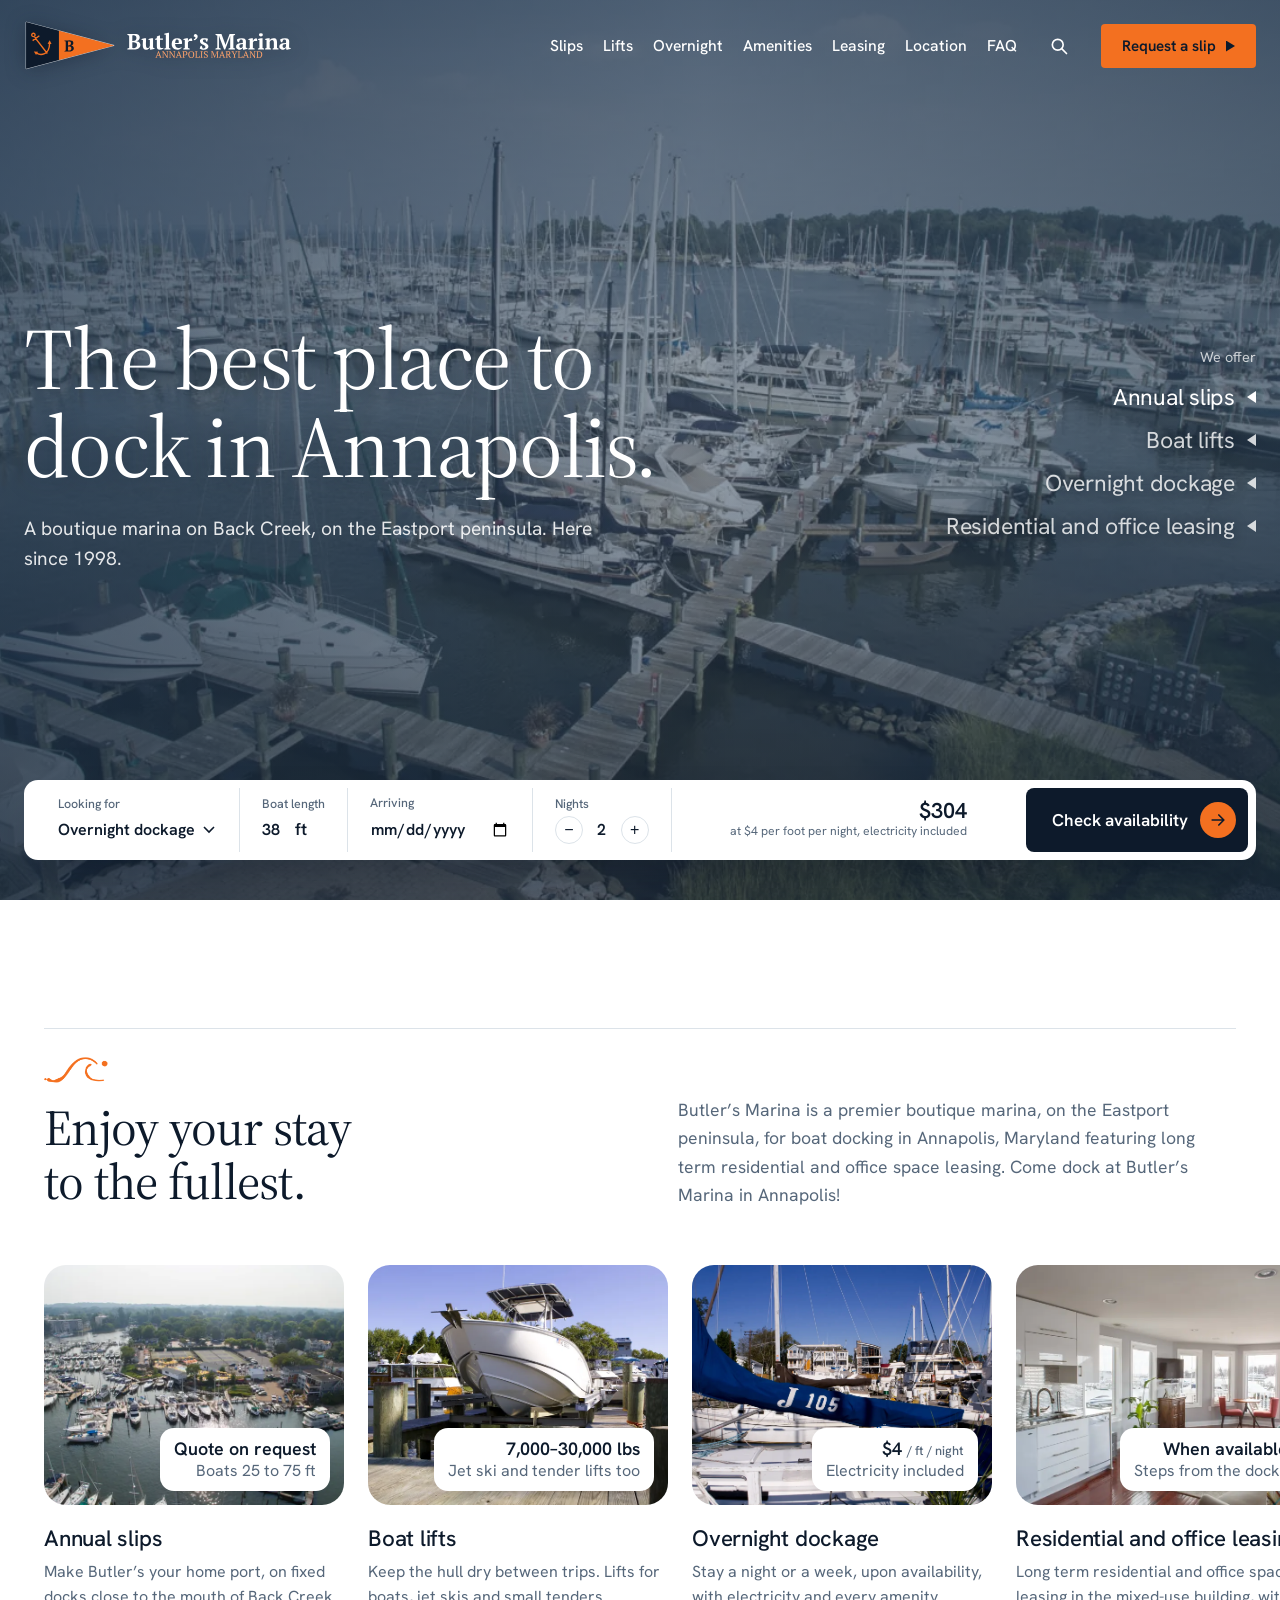
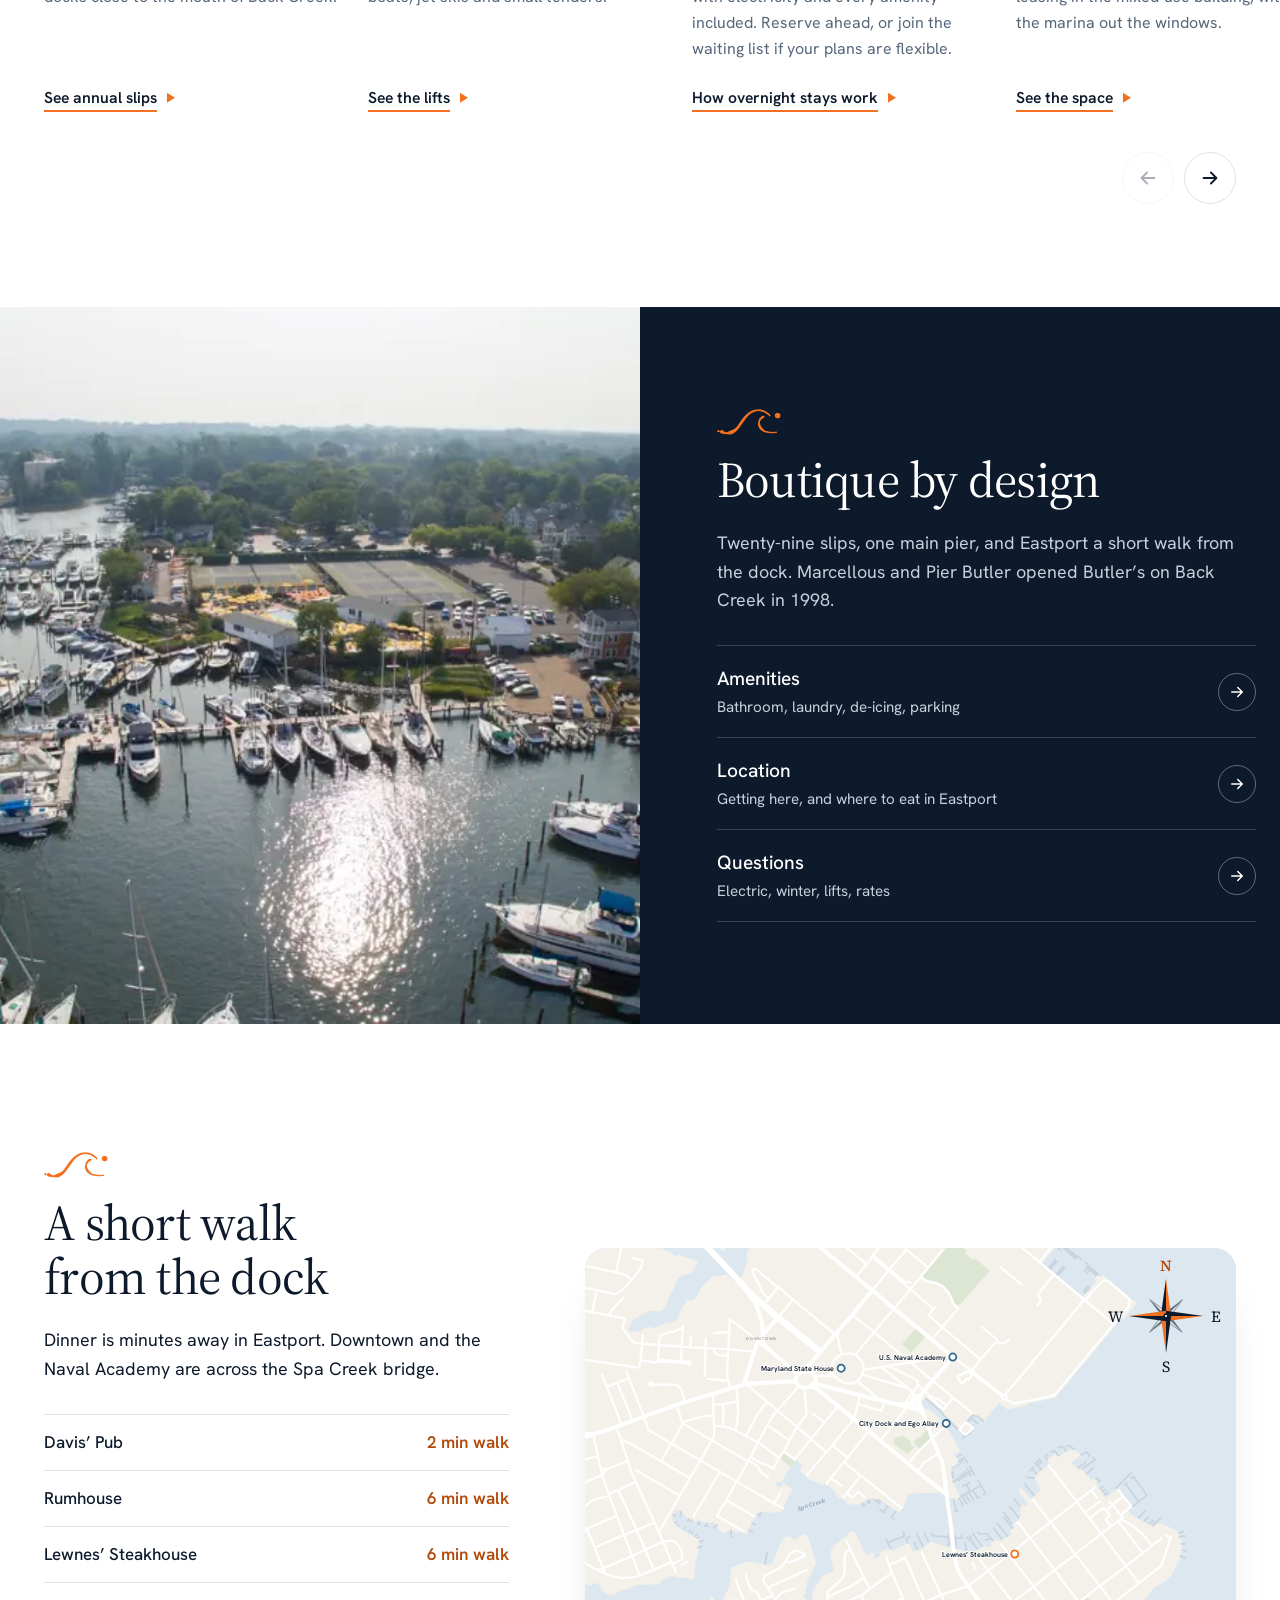
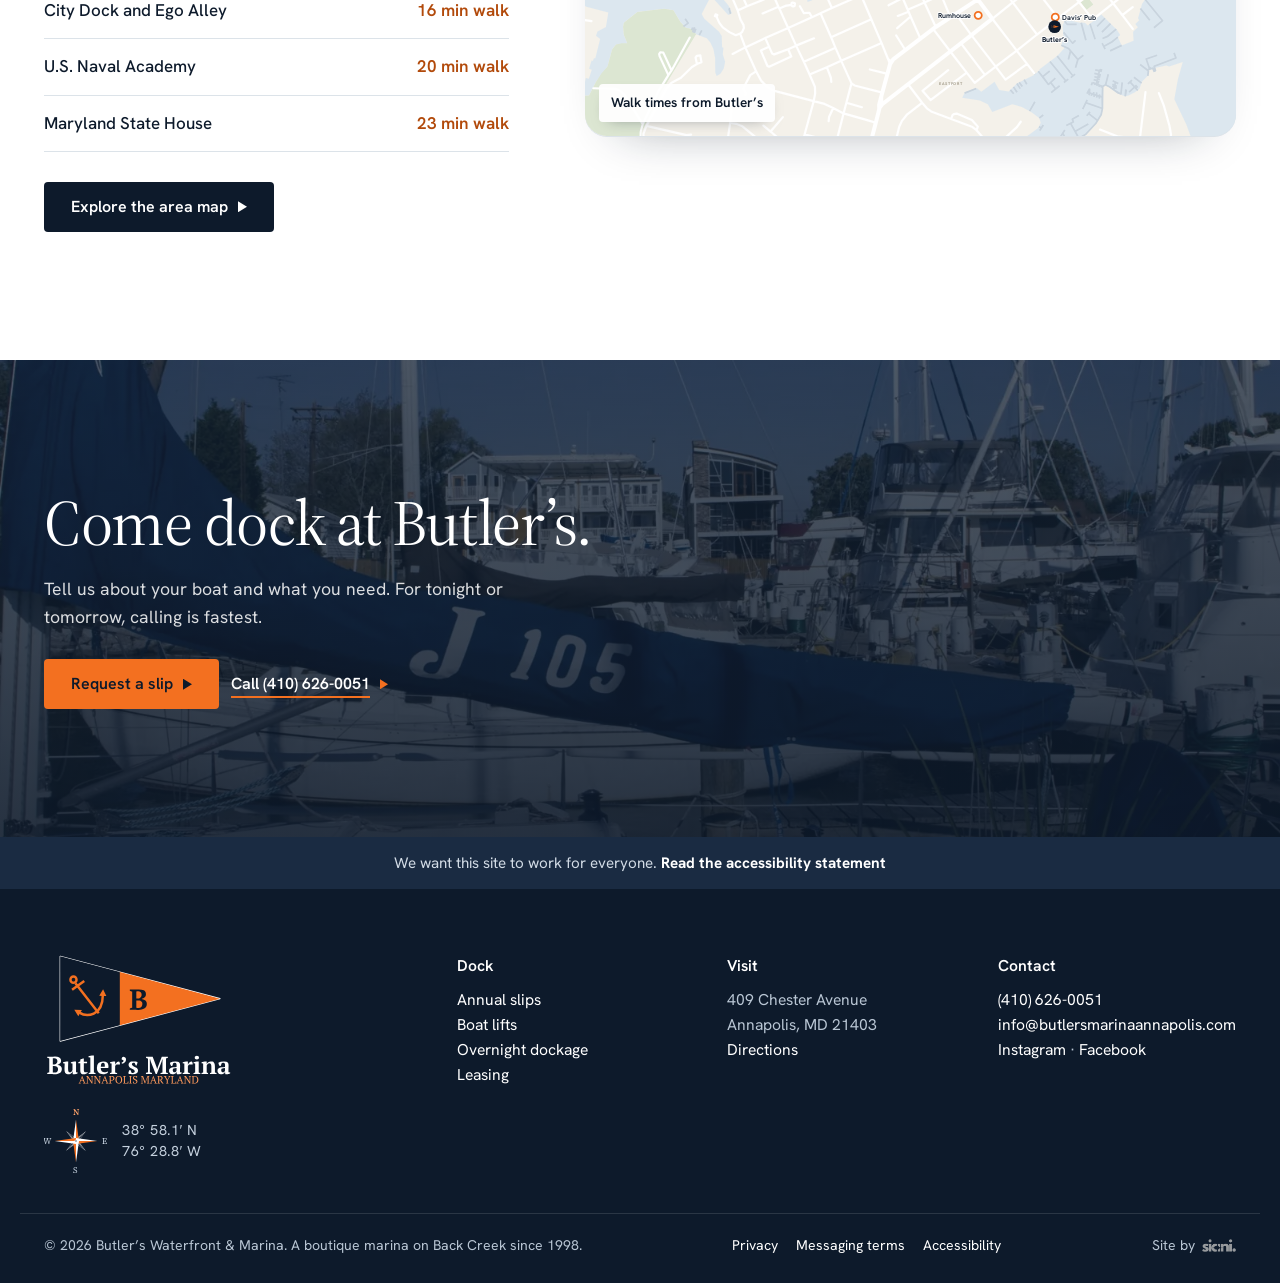
==== commit d8c3d0fc: "Mockup: Dock's hand-inked wave replaces the orange line above section headings Co-Authored-By: Claud" ====
--- a/index.html
+++ b/index.html
@@ -22,7 +22,7 @@
   <link rel="apple-touch-icon" href="assets/img/apple-touch-icon.png">
   <link rel="preload" href="assets/fonts/hanken.woff2" as="font" type="font/woff2" crossorigin>
   <link rel="preload" href="assets/fonts/source-serif.woff2" as="font" type="font/woff2" crossorigin>
-  <link rel="stylesheet" href="styles.css?v=9d624924">
+  <link rel="stylesheet" href="styles.css?v=68037ca1">
   <script>
     (function () {
       // once per visit: marked as seen the moment it shows, in a cookie and in storage, so any page after it skips it
--- a/styles.css
+++ b/styles.css
@@ -32,7 +32,7 @@
 h2 { font-family: var(--serif); font-weight: 400; font-size: clamp(2.1rem, 3.9vw, 3.2rem); line-height: 1.08; letter-spacing: -.015em; color: var(--navy); font-optical-sizing: auto; }
 h3 { font-weight: 600; font-size: 1.2rem; line-height: 1.25; letter-spacing: -.01em; }
 p { margin: 0 0 1em; }
-.rule { display: block; width: 44px; height: 2px; background: var(--signal); margin-bottom: 22px; }
+.rule { display: block; width: 64px; height: 26px; background: url(assets/img/wave.png) left center / contain no-repeat; margin-bottom: 18px; }
 .sr { position: absolute !important; width: 1px; height: 1px; overflow: hidden; clip: rect(0 0 0 0); white-space: nowrap; }
 .skip { position: absolute; left: -999px; top: 8px; z-index: 90; background: var(--signal); color: var(--navy); padding: 8px 14px; }
 .skip:focus { left: 8px; }
